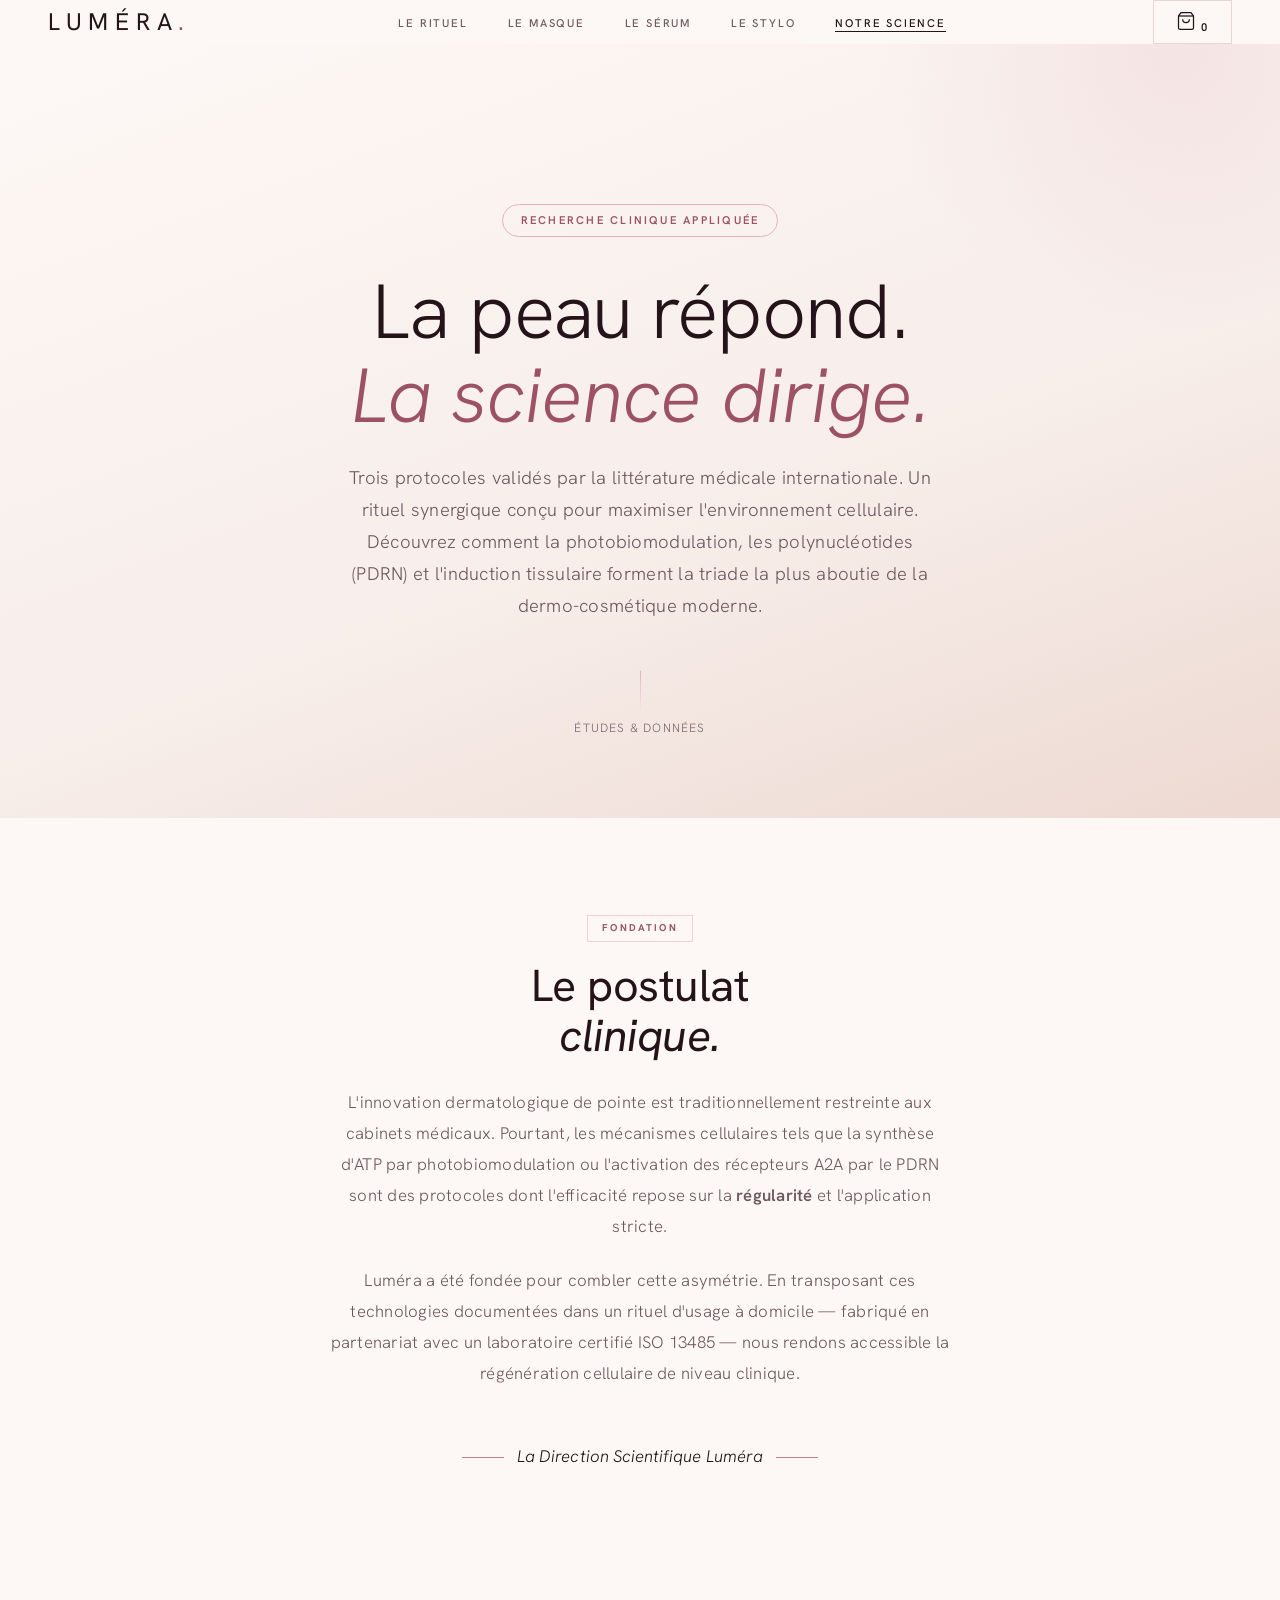
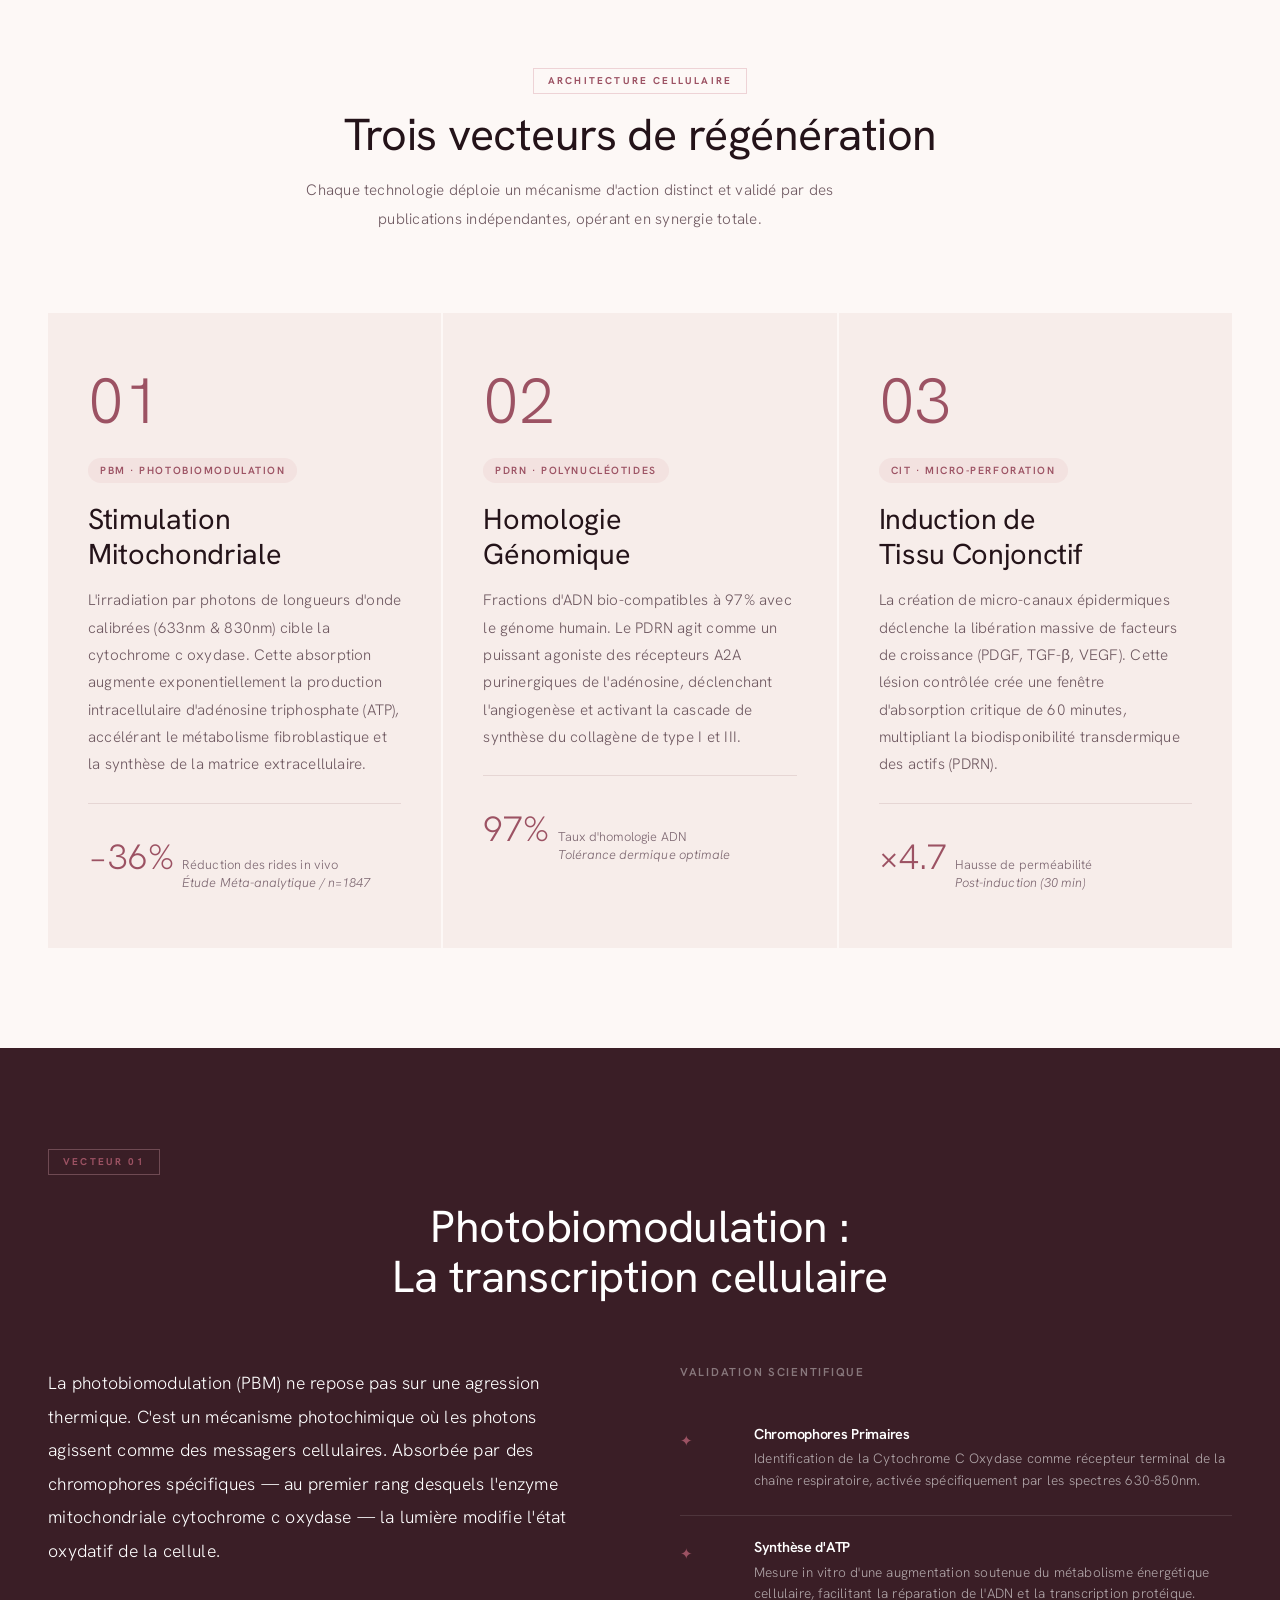
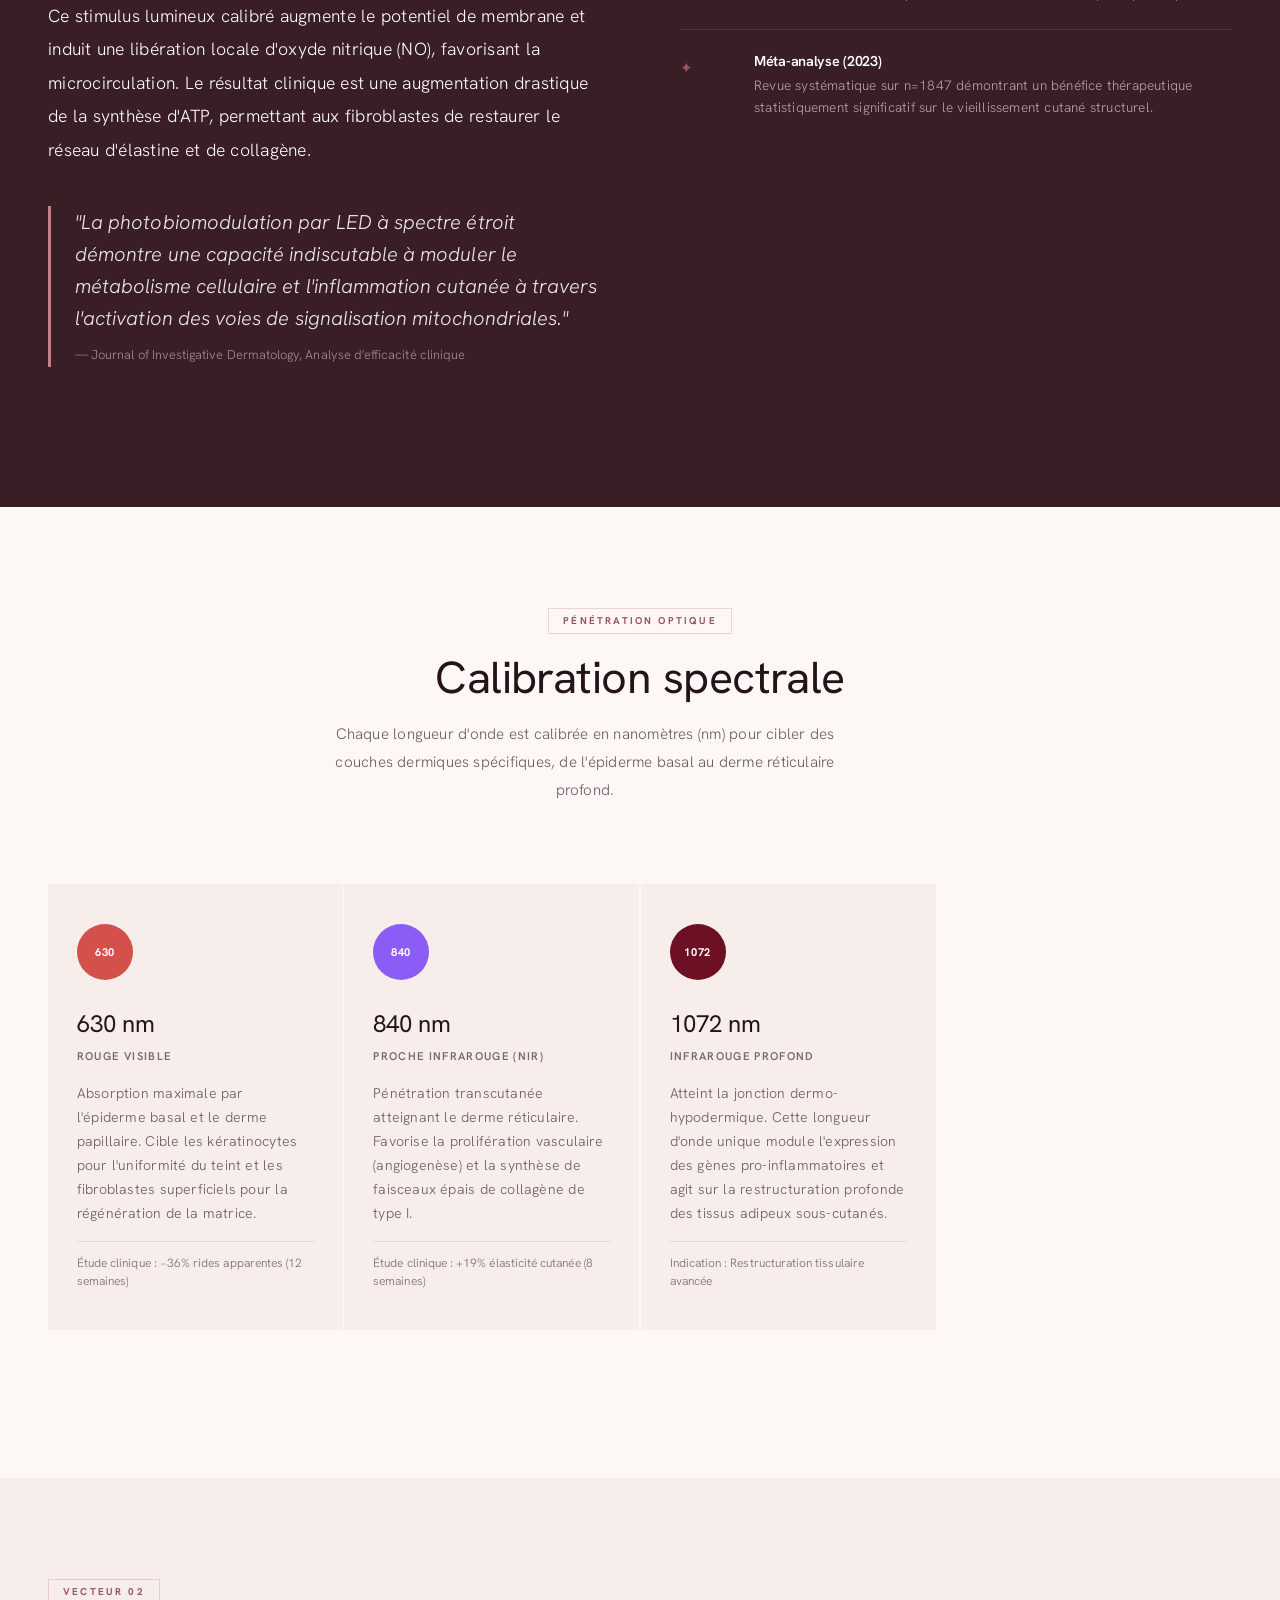
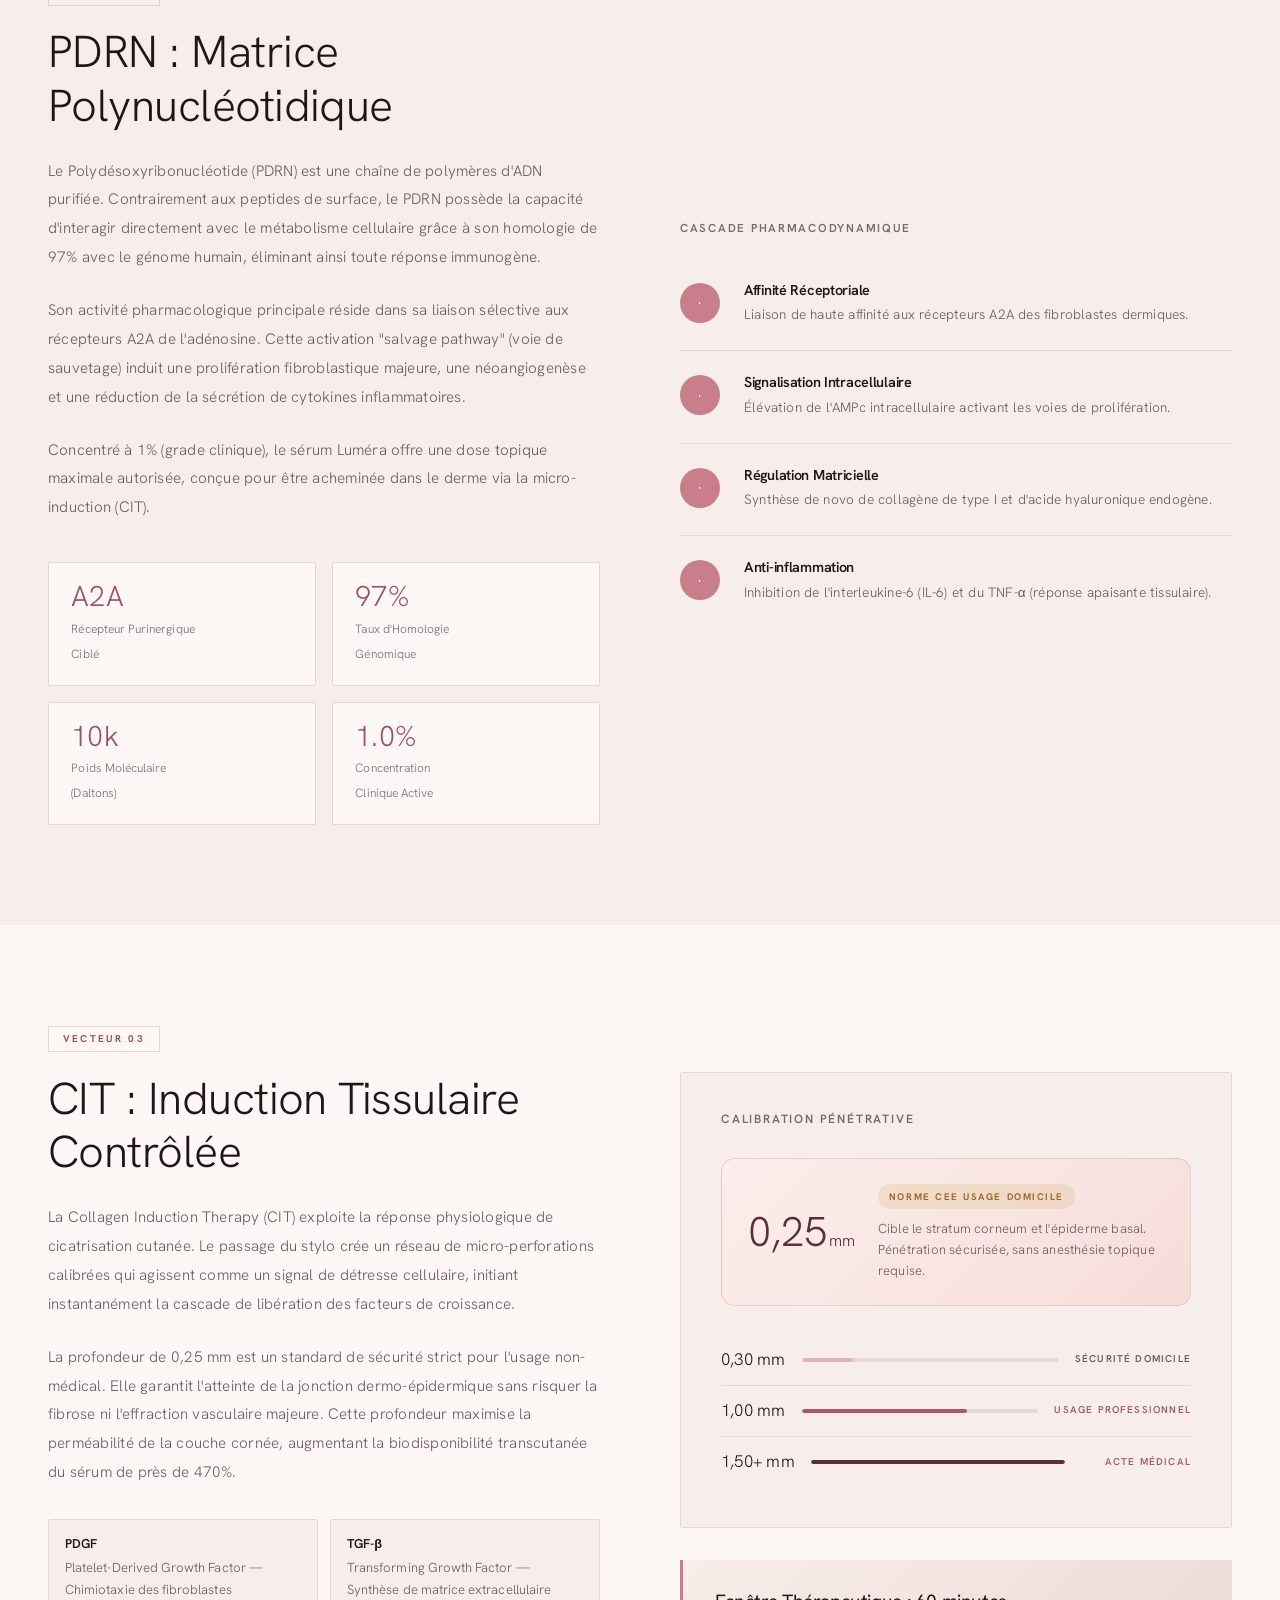
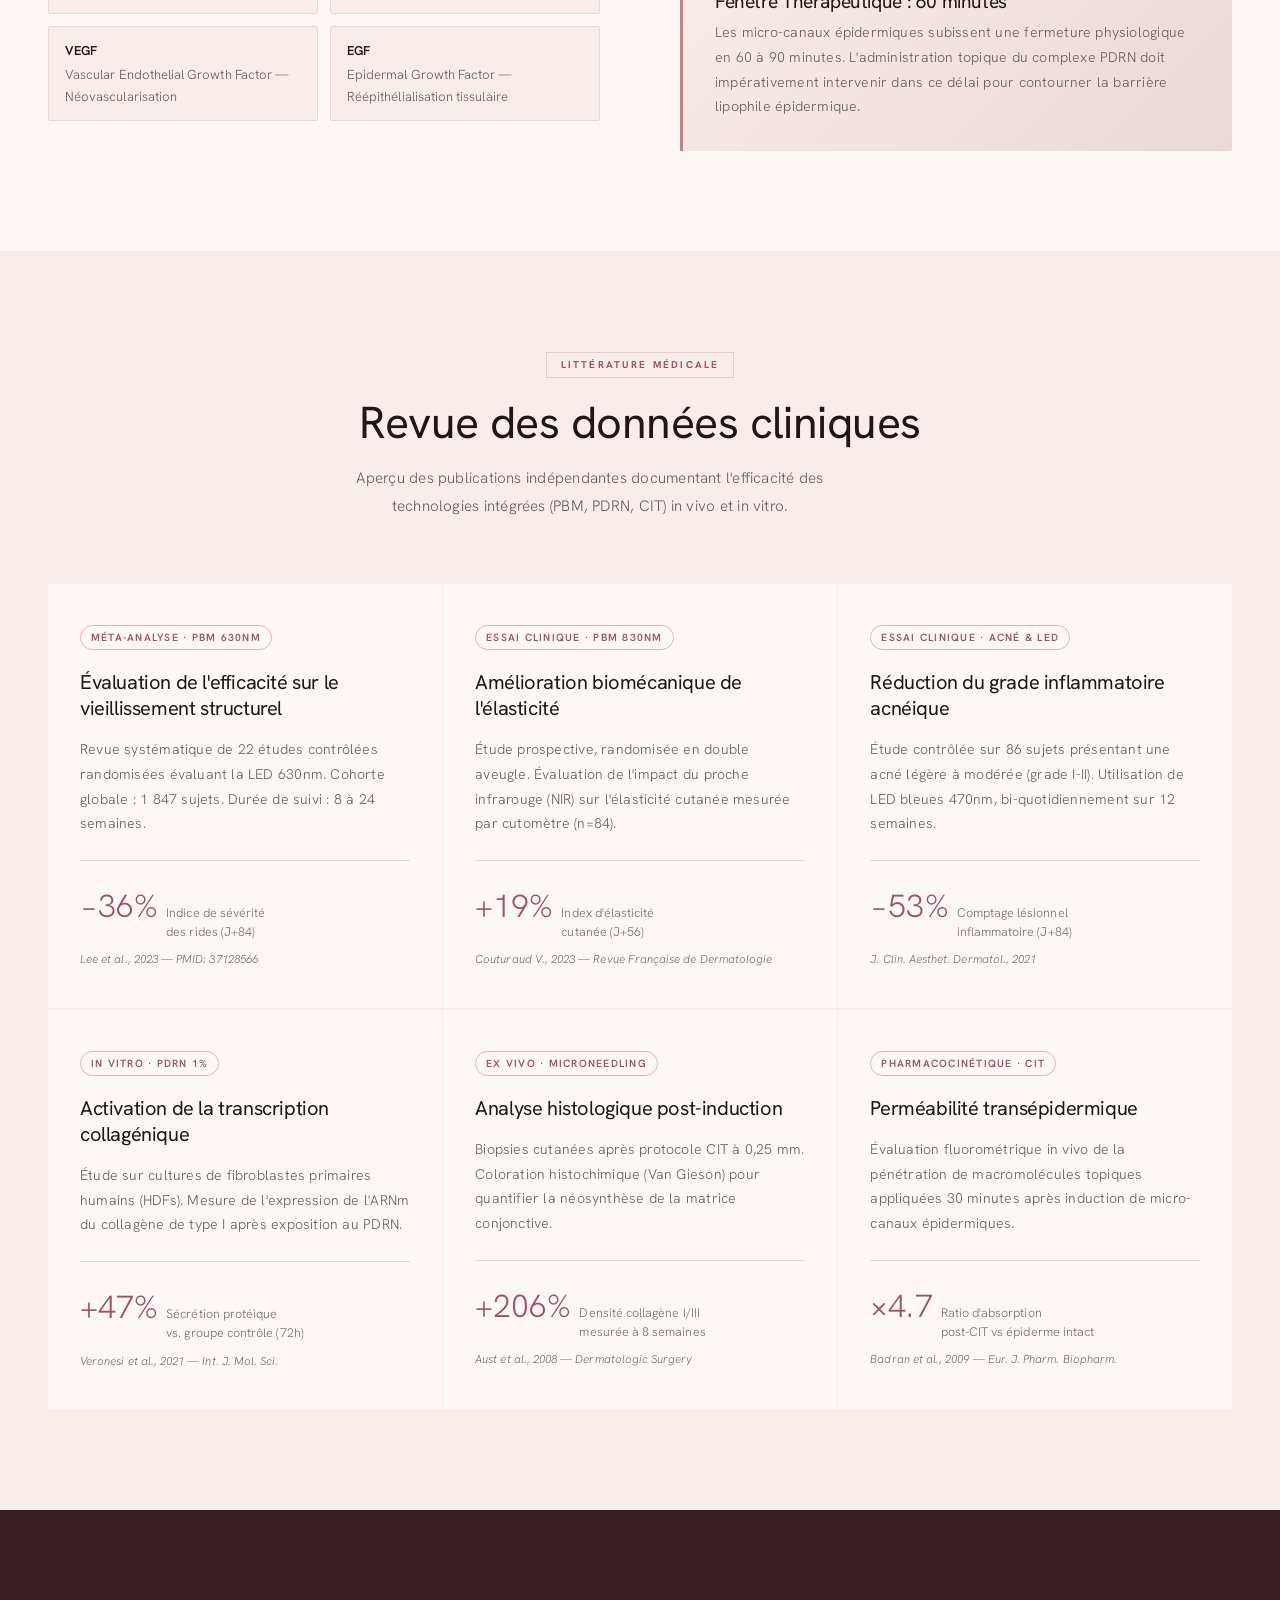
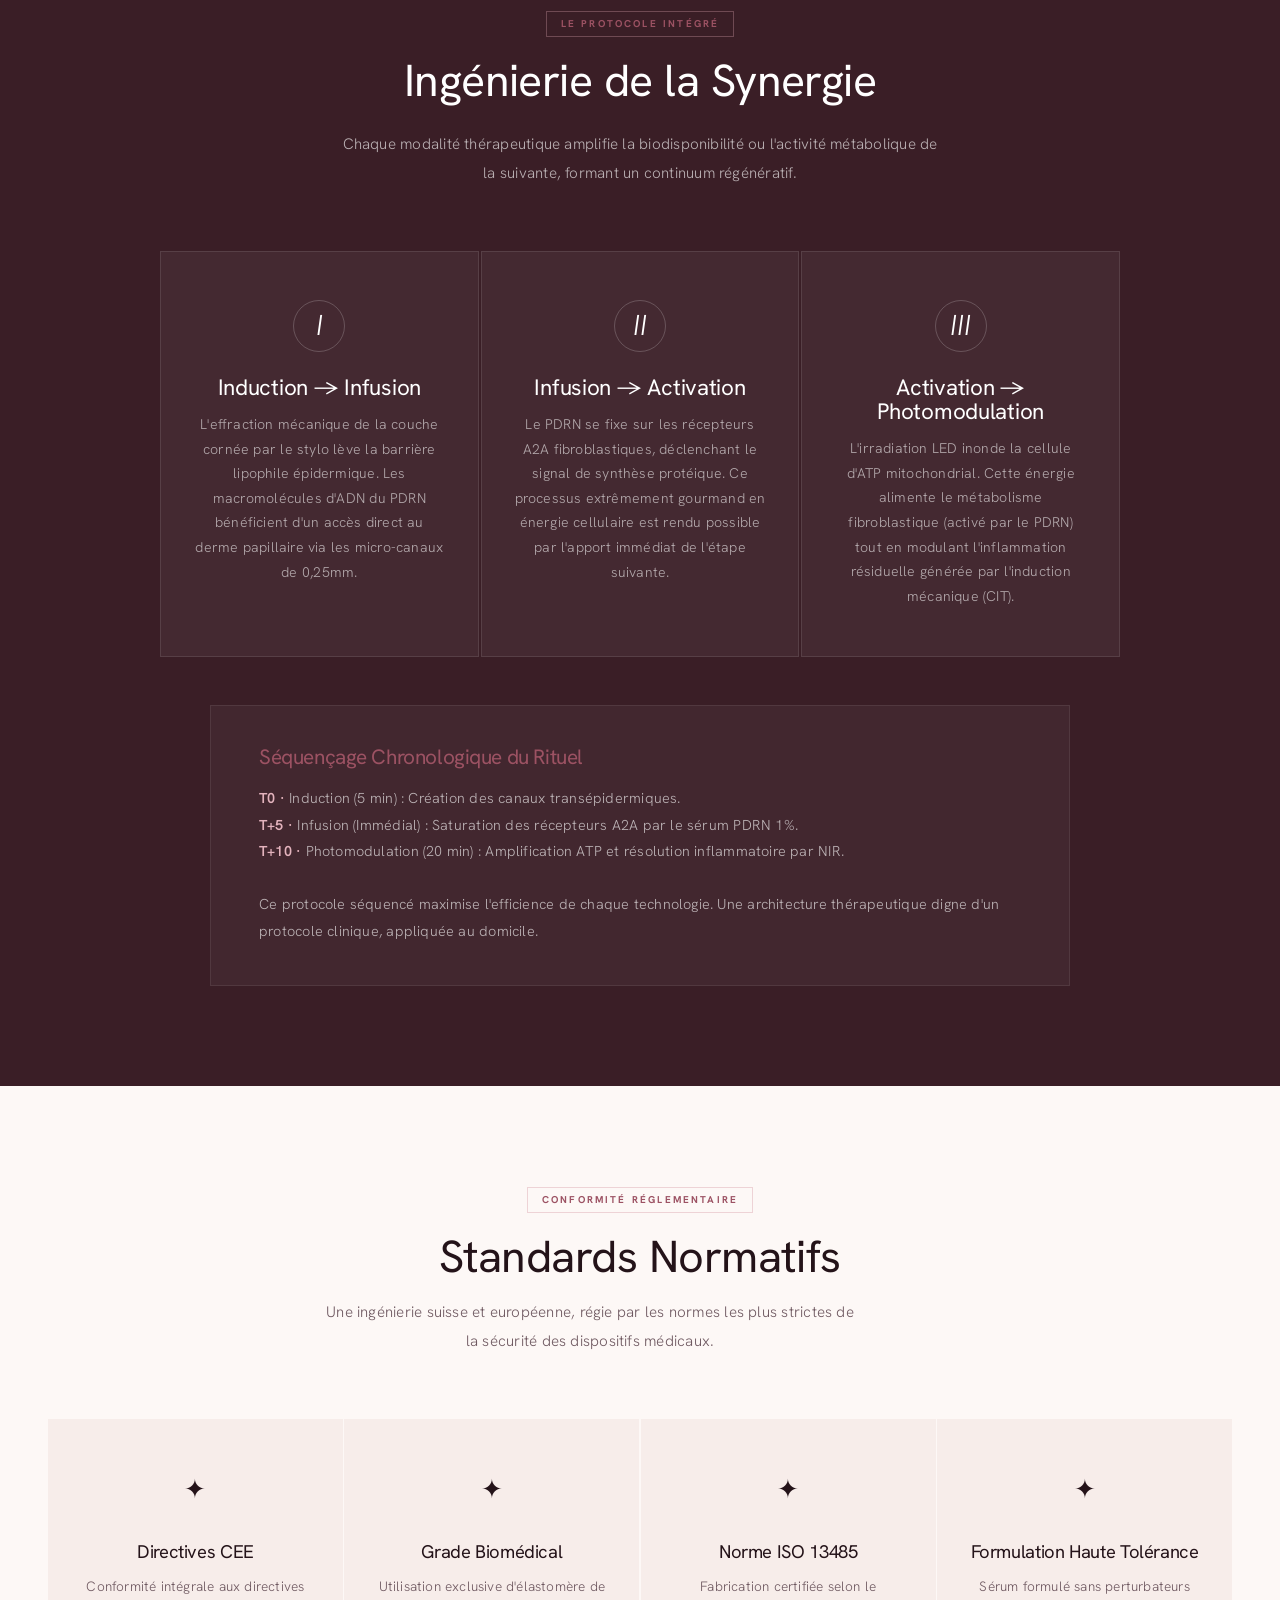
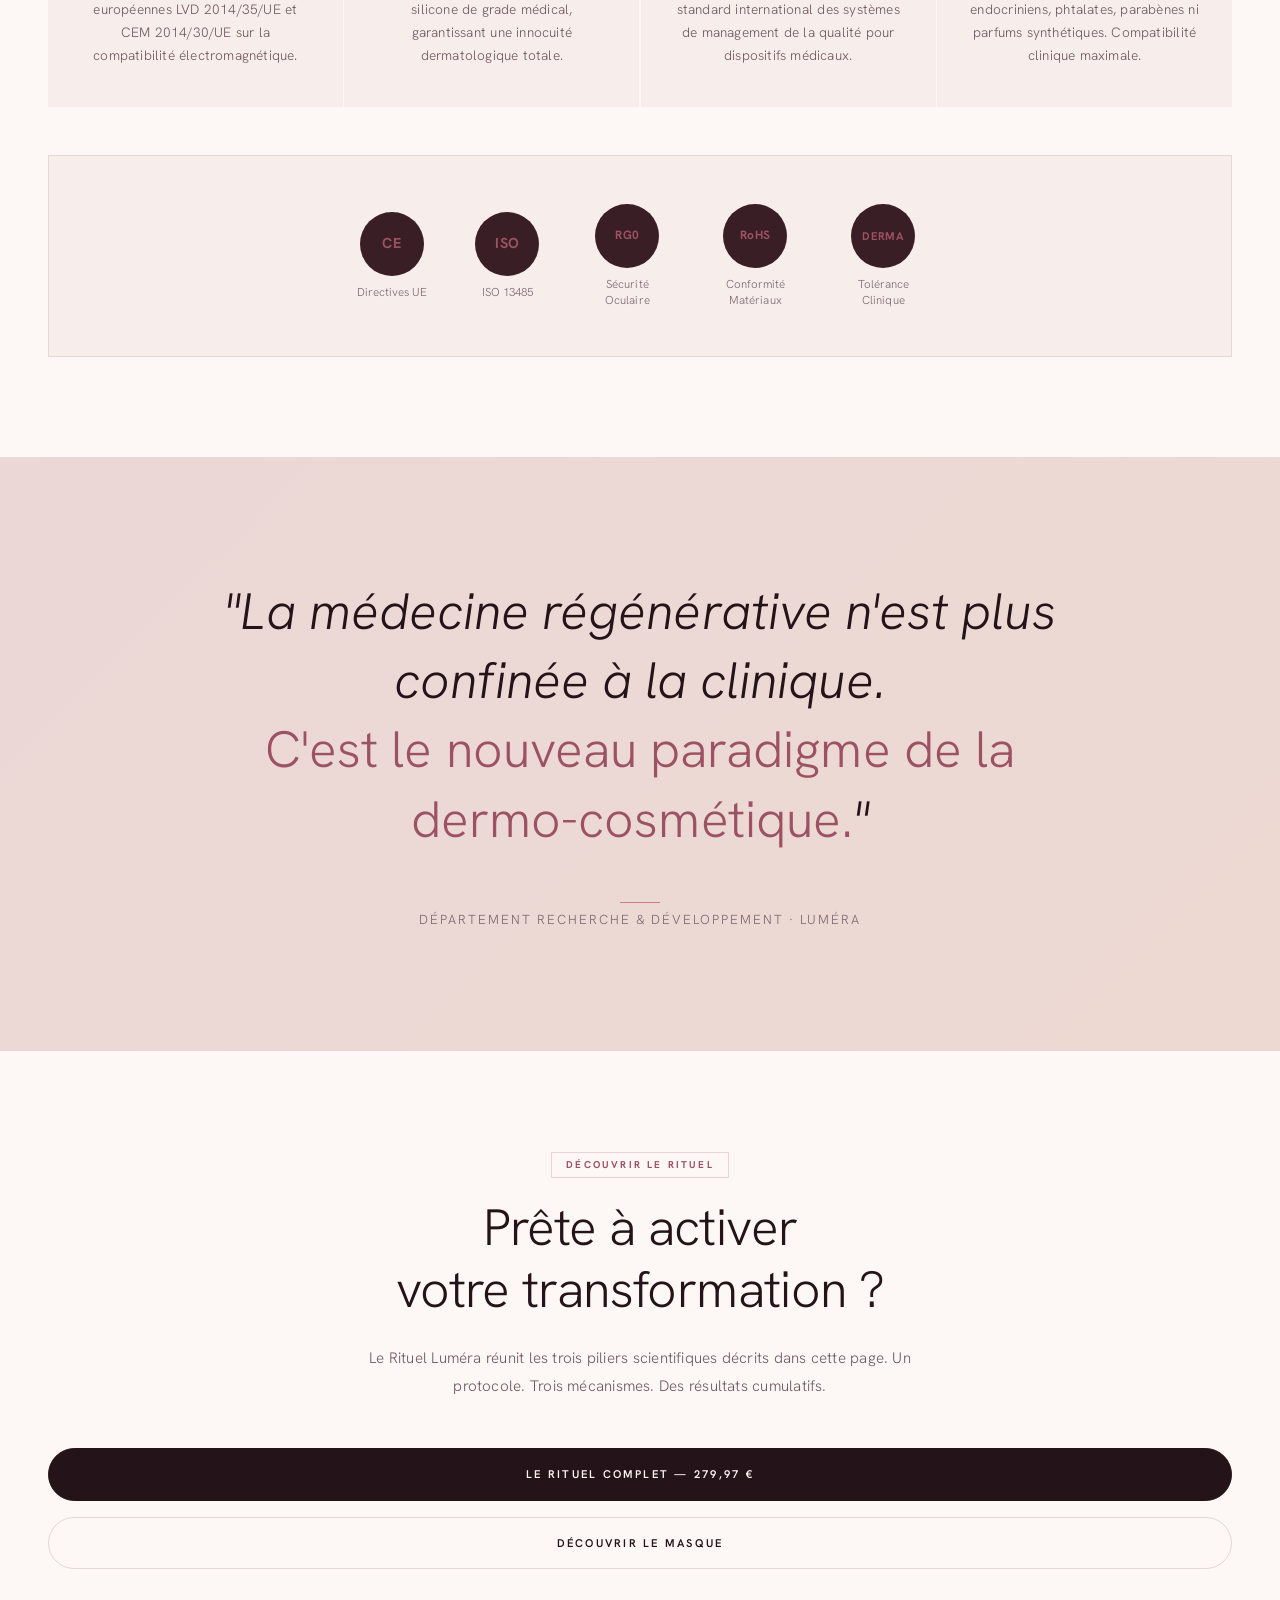
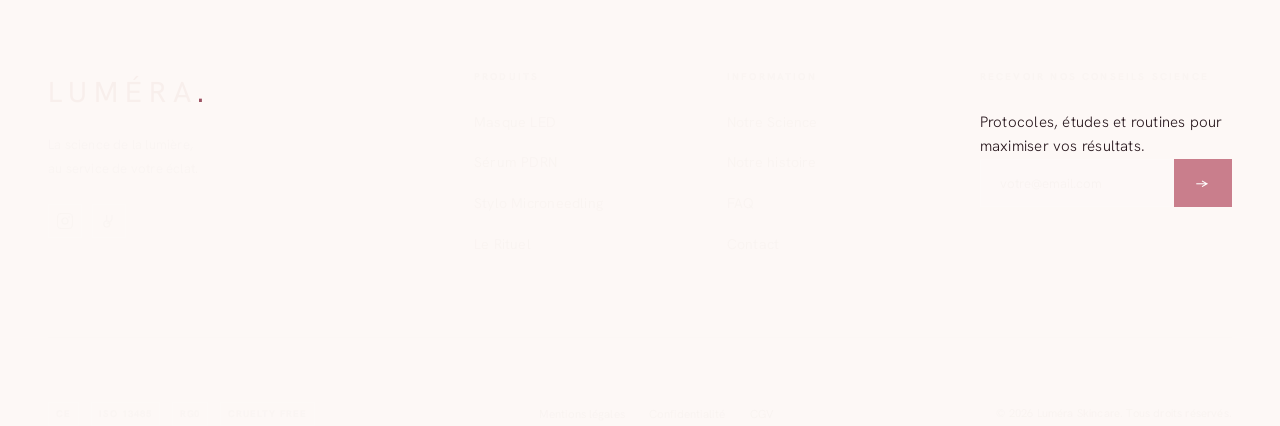
==== about.html @ 9090e57c "Tracking: analytics.js (GA4+Meta Pixel+TikTok Pixel) pret a brancher (3 ID a coller), events add_to_" ====
<!DOCTYPE html>
<html lang="fr">
<head>
    <meta charset="UTF-8">
    <meta name="viewport" content="width=device-width, initial-scale=1.0">
    <title>Notre Science | LUMÉRA SKINCARE</title>
    <link rel="canonical" href="https://lumera-skincare.com/about.html">
    <meta name="description" content="Découvrez la science derrière Luméra — photobiomodulation, PDRN et microneedling : trois technologies cliniquement validées, réunies dans un rituel unique.">
    <link rel="preconnect" href="https://fonts.googleapis.com">
    <link rel="preconnect" href="https://fonts.gstatic.com" crossorigin>
    <link href="https://fonts.googleapis.com/css2?family=Hanken+Grotesk:wght@300;400;500;600;700&display=swap" rel="stylesheet" media="print" onload="this.media='all'">
<noscript><link href="https://fonts.googleapis.com/css2?family=Hanken+Grotesk:wght@300;400;500;600;700&display=swap" rel="stylesheet"></noscript>
    <link rel="stylesheet" href="styles.css?v=21">
    <style>
        /* ─── SCIENCE PAGE OVERRIDES ─── */
        .science-hero {
            padding: 160px 0 80px;
            text-align: center;
            background: linear-gradient(160deg, #FDF8F6 0%, #F7EDE9 60%, #EDD9D2 100%);
            position: relative;
            overflow: hidden;
        }
        .science-hero::before {
            content: '';
            position: absolute;
            top: -40%;
            right: -15%;
            width: 600px;
            height: 600px;
            background: radial-gradient(circle, rgba(201,126,140,0.12) 0%, transparent 70%);
            pointer-events: none;
        }
        .science-hero-eyebrow {
            display: inline-block;
            font-family: var(--font-sans);
            font-size: 0.7rem;
            font-weight: 600;
            letter-spacing: 0.2em;
            text-transform: uppercase;
            color: var(--c-accent-dark);
            border: 1px solid var(--c-accent-light);
            padding: 6px 18px;
            border-radius: 100px;
            margin-bottom: 2rem;
        }
        .science-hero h1 {
            font-family: var(--font-serif);
            font-size: clamp(3rem, 6vw, 5.5rem);
            font-weight: 300;
            line-height: 1.1;
            color: var(--c-text);
            max-width: 800px;
            margin: 0 auto 1.5rem;
        }
        .science-hero h1 em {
            font-style: italic;
            color: var(--c-accent-dark);
        }
        .science-hero-lead {
            font-size: 1.15rem;
            color: var(--c-text-muted);
            max-width: 600px;
            margin: 0 auto 3rem;
            line-height: 1.75;
        }
        .hero-scroll-indicator {
            display: flex;
            flex-direction: column;
            align-items: center;
            gap: 8px;
            color: var(--c-text-lighter);
            font-size: 0.75rem;
            letter-spacing: 0.1em;
            text-transform: uppercase;
        }
        .hero-scroll-indicator span {
            display: block;
            width: 1px;
            height: 40px;
            background: linear-gradient(to bottom, var(--c-accent-light), transparent);
        }

        /* ─── PILIERS SCIENCE ─── */
        .science-pillars {
            padding: 100px 0;
            background: var(--c-bg);
        }
        .pillars-intro {
            text-align: center;
            max-width: 680px;
            margin: 0 auto 5rem;
        }
        .pillars-intro .section-eyebrow { margin-bottom: 1rem; }
        .pillars-grid {
            display: grid;
            grid-template-columns: repeat(3, 1fr);
            gap: 2px;
        }
        .pillar-card {
            background: var(--c-surface);
            padding: 3.5rem 2.5rem;
            position: relative;
            transition: background 0.35s;
        }
        .pillar-card:hover {
            background: var(--c-surface-mid);
        }
        .pillar-number {
            font-family: var(--font-serif);
            font-size: 4rem;
            font-weight: 300;
            color: var(--c-accent-dark);
            line-height: 1;
            margin-bottom: 1.5rem;
            display: block;
        }
        .pillar-tag {
            display: inline-block;
            font-size: 0.65rem;
            font-weight: 600;
            letter-spacing: 0.15em;
            text-transform: uppercase;
            color: var(--c-accent-dark);
            background: rgba(201,126,140,0.1);
            padding: 4px 12px;
            border-radius: 100px;
            margin-bottom: 1.2rem;
        }
        .pillar-card h3 {
            font-family: var(--font-serif);
            font-size: 1.8rem;
            font-weight: 400;
            color: var(--c-text);
            margin-bottom: 1rem;
            line-height: 1.2;
        }
        .pillar-card p {
            font-size: 0.95rem;
            color: var(--c-text-muted);
            line-height: 1.8;
            margin-bottom: 1.5rem;
        }
        .pillar-stat {
            display: flex;
            align-items: baseline;
            gap: 0.5rem;
            padding-top: 1.5rem;
            border-top: 1px solid var(--c-border);
        }
        .pillar-stat-value {
            font-family: var(--font-serif);
            font-size: 2.2rem;
            font-weight: 300;
            color: var(--c-accent-dark);
        }
        .pillar-stat-label {
            font-size: 0.8rem;
            color: var(--c-text-lighter);
            line-height: 1.4;
        }

        /* ─── PHOTOBIOMODULATION ─── */
        .pbm-section {
            padding: 100px 0;
            background: var(--c-surface-deep);
            color: #fff;
        }
        .pbm-section .section-eyebrow {
            color: var(--c-accent-dark);
            border-color: rgba(232,174,184,0.3);
        }
        .pbm-section h2, .pbm-section p { color: #fff; }
        .pbm-section .section-subtitle { color: rgba(255,255,255,0.7); }
        .pbm-layout {
            display: grid;
            grid-template-columns: 1fr 1fr;
            gap: 5rem;
            align-items: start;
            margin-top: 4rem;
        }
        .pbm-intro-text {
            font-size: 1.1rem;
            line-height: 1.9;
            color: rgba(255,255,255,0.8);
            margin-bottom: 2rem;
        }
        .pbm-quote-block {
            border-left: 3px solid var(--c-accent);
            padding-left: 1.5rem;
            margin: 2.5rem 0;
        }
        .pbm-quote-block blockquote {
            font-family: var(--font-serif);
            font-size: 1.25rem;
            font-style: italic;
            font-weight: 300;
            color: rgba(255,255,255,0.9);
            line-height: 1.6;
            margin: 0 0 0.5rem;
        }
        .pbm-quote-block cite {
            font-size: 0.8rem;
            color: rgba(255,255,255,0.5);
            font-style: normal;
        }
        .pbm-timeline {
            display: flex;
            flex-direction: column;
            gap: 0;
        }
        .pbm-era {
            display: flex;
            gap: 1.5rem;
            padding: 1.5rem 0;
            border-bottom: 1px solid rgba(255,255,255,0.1);
        }
        .pbm-era:last-child { border-bottom: none; }
        .pbm-year {
            font-family: var(--font-serif);
            font-size: 0.95rem;
            font-weight: 500;
            color: var(--c-accent-dark);
            min-width: 50px;
            padding-top: 2px;
        }
        .pbm-era-content h4 {
            font-family: var(--font-sans);
            font-size: 0.9rem;
            font-weight: 600;
            color: #fff;
            margin-bottom: 0.35rem;
        }
        .pbm-era-content p {
            font-size: 0.85rem;
            color: rgba(255,255,255,0.6);
            line-height: 1.6;
            margin: 0;
        }

        /* ─── LONGUEURS D'ONDE ─── */
        .wavelength-section {
            padding: 100px 0;
            background: var(--c-bg);
        }
        .wavelength-intro {
            text-align: center;
            max-width: 650px;
            margin: 0 auto 5rem;
        }
        .wl-grid {
            display: grid;
            grid-template-columns: repeat(4, 1fr);
            gap: 1.5px;
            margin-bottom: 3rem;
        }
        .wl-card {
            background: var(--c-surface);
            padding: 2.5rem 1.8rem;
            transition: transform 0.3s, box-shadow 0.3s;
        }
        .wl-card:hover {
            transform: translateY(-4px);
            box-shadow: 0 12px 40px rgba(92,45,58,0.12);
        }
        .wl-dot-lg {
            width: 56px;
            height: 56px;
            border-radius: 50%;
            margin-bottom: 1.5rem;
            display: flex;
            align-items: center;
            justify-content: center;
            font-size: 0.7rem;
            font-weight: 700;
            color: #fff;
            letter-spacing: 0.05em;
        }
        .wl-nm {
            font-family: var(--font-serif);
            font-size: 1.5rem;
            font-weight: 400;
            color: var(--c-text);
            margin-bottom: 0.25rem;
        }
        .wl-name {
            font-size: 0.7rem;
            font-weight: 600;
            text-transform: uppercase;
            letter-spacing: 0.12em;
            color: var(--c-text-lighter);
            margin-bottom: 1rem;
        }
        .wl-card p {
            font-size: 0.88rem;
            color: var(--c-text-muted);
            line-height: 1.7;
            margin-bottom: 1rem;
        }
        .wl-evidence {
            font-size: 0.75rem;
            color: var(--c-text-lighter);
            border-top: 1px solid var(--c-border);
            padding-top: 0.75rem;
            line-height: 1.5;
        }

        /* ─── PDRN DETAIL ─── */
        .pdrn-section {
            padding: 100px 0;
            background: var(--c-surface);
        }
        .pdrn-layout {
            display: grid;
            grid-template-columns: 1fr 1fr;
            gap: 5rem;
            align-items: center;
        }
        .pdrn-mechanism {
            display: flex;
            flex-direction: column;
            gap: 0;
        }
        .mech-step {
            display: flex;
            gap: 1.5rem;
            padding: 1.5rem 0;
            border-bottom: 1px solid var(--c-border);
            position: relative;
        }
        .mech-step:last-child { border-bottom: none; }
        .mech-step-num {
            width: 40px;
            height: 40px;
            min-width: 40px;
            border-radius: 50%;
            background: var(--c-accent);
            color: #fff;
            display: flex;
            align-items: center;
            justify-content: center;
            font-family: var(--font-serif);
            font-size: 1.1rem;
        }
        .mech-step-body h4 {
            font-family: var(--font-sans);
            font-size: 0.9rem;
            font-weight: 600;
            color: var(--c-text);
            margin-bottom: 0.3rem;
        }
        .mech-step-body p {
            font-size: 0.85rem;
            color: var(--c-text-muted);
            line-height: 1.7;
            margin: 0;
        }
        .pdrn-info-col h2 {
            font-family: var(--font-serif);
            font-size: clamp(2rem, 3.5vw, 3rem);
            font-weight: 300;
            line-height: 1.2;
            margin-bottom: 1.5rem;
        }
        .pdrn-info-col p {
            font-size: 0.95rem;
            color: var(--c-text-muted);
            line-height: 1.9;
            margin-bottom: 1.5rem;
        }
        .pdrn-data-row {
            display: grid;
            grid-template-columns: 1fr 1fr;
            gap: 1rem;
            margin-top: 2.5rem;
        }
        .pdrn-data-box {
            background: var(--c-bg);
            border: 1px solid var(--c-border);
            padding: 1.2rem 1.4rem;
            border-radius: 2px;
        }
        .pdrn-data-box .value {
            font-family: var(--font-serif);
            font-size: 1.8rem;
            font-weight: 300;
            color: var(--c-accent-dark);
            display: block;
            line-height: 1;
            margin-bottom: 0.3rem;
        }
        .pdrn-data-box .label {
            font-size: 0.75rem;
            color: var(--c-text-lighter);
            line-height: 1.4;
        }

        /* ─── CIT SECTION ─── */
        .cit-section {
            padding: 100px 0;
            background: var(--c-bg);
        }
        .cit-split {
            display: grid;
            grid-template-columns: 1fr 1fr;
            gap: 5rem;
            align-items: start;
        }
        .cit-visual {
            position: relative;
        }
        .cit-depth-chart {
            background: var(--c-surface);
            border: 1px solid var(--c-border);
            padding: 2.5rem;
            border-radius: 2px;
        }
        .cit-depth-chart h4 {
            font-family: var(--font-sans);
            font-size: 0.75rem;
            font-weight: 600;
            letter-spacing: 0.15em;
            text-transform: uppercase;
            color: var(--c-text-lighter);
            margin-bottom: 2rem;
        }
        /* Échelle profondeur — premium (remplace les barres tricolores) */
        .depth-hero {
            display: flex;
            align-items: center;
            gap: 1.4rem;
            padding: 1.5rem 1.6rem;
            margin-bottom: 1.8rem;
            background: linear-gradient(135deg, #FBEEEC, #F6DDD9);
            border: 1px solid rgba(201, 126, 140, 0.28);
            border-radius: 14px;
        }
        .depth-hero-mm {
            font-family: var(--font-serif);
            font-size: 2.6rem;
            font-weight: 300;
            line-height: 0.9;
            color: #5C2D3A;
            flex-shrink: 0;
        }
        .depth-hero-mm span { font-size: 1rem; margin-left: 0.15rem; }
        .depth-hero-badge {
            display: inline-block;
            font-size: 0.6rem;
            text-transform: uppercase;
            letter-spacing: 0.16em;
            font-weight: 700;
            color: #9A6A2E;
            background: rgba(201, 168, 76, 0.18);
            padding: 0.28rem 0.7rem;
            border-radius: 100px;
            margin-bottom: 0.55rem;
        }
        .depth-hero-body p { font-size: 0.82rem; color: var(--c-text-muted); line-height: 1.6; margin: 0; }

        .depth-scale { list-style: none; padding: 0; margin: 0; }
        .depth-step {
            display: flex;
            align-items: center;
            gap: 1rem;
            padding: 0.7rem 0;
            border-bottom: 1px solid var(--c-border);
        }
        .depth-step:last-child { border-bottom: none; }
        .depth-step-mm {
            font-family: var(--font-serif);
            font-size: 1.05rem;
            color: var(--c-text-main);
            min-width: 64px;
        }
        .depth-track { flex: 1; height: 4px; border-radius: 100px; background: var(--c-border); overflow: hidden; }
        .depth-fill { display: block; height: 100%; border-radius: 100px; width: calc(var(--d) * 100%); }
        .depth-step.is-safe .depth-fill { background: #E0B4B8; }
        .depth-step.is-limit .depth-fill { background: #C97E8C; }
        .depth-step.is-pro .depth-fill { background: #A85968; }
        .depth-step.is-medical .depth-fill { background: #5C2D3A; }
        .depth-step-tag {
            font-size: 0.62rem;
            text-transform: uppercase;
            letter-spacing: 0.12em;
            font-weight: 600;
            min-width: 110px;
            text-align: right;
            color: var(--c-text-muted);
        }
        .depth-step.is-pro .depth-step-tag,
        .depth-step.is-medical .depth-step-tag { color: #A85968; }
        .depth-foot {
            font-size: 0.78rem;
            color: var(--c-text-lighter);
            margin-top: 1.6rem;
            margin-bottom: 0;
            line-height: 1.6;
        }
        .cit-synergy-callout {
            background: linear-gradient(135deg, #F7EDE9, var(--c-surface-mid));
            border-left: 3px solid var(--c-accent);
            padding: 2rem;
            margin-top: 2rem;
            border-radius: 0 2px 2px 0;
        }
        .cit-synergy-callout h4 {
            font-family: var(--font-serif);
            font-size: 1.2rem;
            font-weight: 400;
            color: var(--c-text);
            margin-bottom: 0.5rem;
        }
        .cit-synergy-callout p {
            font-size: 0.88rem;
            color: var(--c-text-muted);
            line-height: 1.75;
            margin: 0;
        }
        .cit-info h2 {
            font-family: var(--font-serif);
            font-size: clamp(2rem, 3.5vw, 3rem);
            font-weight: 300;
            line-height: 1.2;
            margin-bottom: 1.5rem;
        }
        .cit-info p {
            font-size: 0.95rem;
            color: var(--c-text-muted);
            line-height: 1.9;
            margin-bottom: 1.5rem;
        }
        .cit-signals {
            display: grid;
            grid-template-columns: 1fr 1fr;
            gap: 0.75rem;
            margin-top: 2rem;
        }
        .signal-chip {
            background: var(--c-surface);
            border: 1px solid var(--c-border);
            padding: 0.8rem 1rem;
            border-radius: 2px;
            font-size: 0.82rem;
            color: var(--c-text-muted);
        }
        .signal-chip strong {
            display: block;
            font-size: 0.8rem;
            font-weight: 600;
            color: var(--c-text);
            margin-bottom: 0.2rem;
        }

        /* ─── ÉTUDES CLINIQUES ─── */
        .studies-section {
            padding: 100px 0;
            background: var(--c-surface);
        }
        .studies-grid {
            display: grid;
            grid-template-columns: repeat(3, 1fr);
            gap: 1.5px;
            margin-top: 4rem;
        }
        .study-card {
            background: var(--c-bg);
            padding: 2.5rem 2rem;
            position: relative;
        }
        .study-tag {
            display: inline-block;
            font-size: 0.65rem;
            font-weight: 600;
            letter-spacing: 0.12em;
            text-transform: uppercase;
            color: var(--c-accent-dark);
            border: 1px solid var(--c-accent-light);
            padding: 3px 10px;
            border-radius: 100px;
            margin-bottom: 1.2rem;
        }
        .study-card h4 {
            font-family: var(--font-serif);
            font-size: 1.25rem;
            font-weight: 400;
            color: var(--c-text);
            line-height: 1.3;
            margin-bottom: 1rem;
        }
        .study-card p {
            font-size: 0.88rem;
            color: var(--c-text-muted);
            line-height: 1.75;
            margin-bottom: 1.5rem;
        }
        .study-result {
            display: flex;
            align-items: baseline;
            gap: 0.5rem;
            padding-top: 1.2rem;
            border-top: 1px solid var(--c-border);
        }
        .study-result-value {
            font-family: var(--font-serif);
            font-size: 2rem;
            font-weight: 300;
            color: var(--c-accent-dark);
        }
        .study-result-detail {
            font-size: 0.78rem;
            color: var(--c-text-lighter);
            line-height: 1.5;
        }
        .study-source {
            font-size: 0.72rem;
            color: var(--c-text-lighter);
            font-style: italic;
            margin-top: 0.5rem;
        }

        /* ─── SYNERGIE ─── */
        .synergy-section {
            padding: 100px 0;
            background: var(--c-surface-deep);
            color: #fff;
            text-align: center;
        }
        .synergy-section .section-eyebrow { color: var(--c-accent-dark); border-color: rgba(232,174,184,0.3); }
        .synergy-section h2 { color: #fff; max-width: 700px; margin: 0 auto 1.5rem; }
        .synergy-section .section-subtitle { color: rgba(255,255,255,0.65); max-width: 600px; margin: 0 auto 4rem; }
        .synergy-triangle {
            display: grid;
            grid-template-columns: repeat(3, 1fr);
            gap: 2px;
            max-width: 960px;
            margin: 0 auto 3rem;
        }
        .syn-node {
            background: rgba(255,255,255,0.05);
            border: 1px solid rgba(255,255,255,0.1);
            padding: 3rem 2rem;
            transition: background 0.3s;
        }
        .syn-node:hover { background: rgba(255,255,255,0.08); }
        .syn-icon {
            width: 52px;
            height: 52px;
            border-radius: 50%;
            background: rgba(201,126,140,0.25);
            display: flex;
            align-items: center;
            justify-content: center;
            font-size: 1.4rem;
            margin: 0 auto 1.5rem;
        }
        .syn-node h3 {
            font-family: var(--font-serif);
            font-size: 1.4rem;
            font-weight: 400;
            color: #fff;
            margin-bottom: 0.75rem;
        }
        .syn-node p {
            font-size: 0.88rem;
            color: rgba(255,255,255,0.6);
            line-height: 1.75;
            margin: 0;
        }
        .synergy-connection {
            background: rgba(255,255,255,0.04);
            border: 1px solid rgba(255,255,255,0.08);
            padding: 2.5rem 3rem;
            max-width: 860px;
            margin: 0 auto;
            text-align: left;
        }
        .synergy-connection h4 {
            font-family: var(--font-serif);
            font-size: 1.3rem;
            font-weight: 400;
            color: var(--c-accent-dark);
            margin-bottom: 1rem;
        }
        .synergy-connection p {
            font-size: 0.9rem;
            color: rgba(255,255,255,0.65);
            line-height: 1.85;
            margin: 0;
        }

        /* ─── QUALITÉ & CERTIFICATIONS ─── */
        .quality-section {
            padding: 100px 0;
            background: var(--c-bg);
        }
        .quality-grid {
            display: grid;
            grid-template-columns: repeat(4, 1fr);
            gap: 1.5px;
            margin-top: 4rem;
        }
        .quality-card {
            background: var(--c-surface);
            padding: 2.5rem 2rem;
            text-align: center;
        }
        .quality-icon {
            width: 60px;
            height: 60px;
            border-radius: 50%;
            background: linear-gradient(135deg, var(--c-surface-mid), var(--c-bg));
            border: 2px solid var(--c-accent-light);
            display: flex;
            align-items: center;
            justify-content: center;
            font-size: 1.5rem;
            margin: 0 auto 1.5rem;
        }
        .quality-card h4 {
            font-family: var(--font-serif);
            font-size: 1.15rem;
            font-weight: 400;
            color: var(--c-text);
            margin-bottom: 0.75rem;
        }
        .quality-card p {
            font-size: 0.85rem;
            color: var(--c-text-muted);
            line-height: 1.7;
            margin: 0;
        }
        .cert-strip {
            display: flex;
            justify-content: center;
            align-items: center;
            gap: 3rem;
            padding: 3rem 2rem;
            margin-top: 3rem;
            background: var(--c-surface);
            border: 1px solid var(--c-border);
            flex-wrap: wrap;
        }
        .cert-item {
            display: flex;
            flex-direction: column;
            align-items: center;
            gap: 0.5rem;
        }
        .cert-badge-lg {
            width: 64px;
            height: 64px;
            border-radius: 50%;
            background: var(--c-surface-deep);
            color: var(--c-accent-dark);
            display: flex;
            align-items: center;
            justify-content: center;
            font-weight: 700;
            font-size: 0.9rem;
            letter-spacing: 0.05em;
        }
        .cert-item span {
            font-size: 0.72rem;
            color: var(--c-text-lighter);
            text-align: center;
            max-width: 80px;
            line-height: 1.4;
        }

        /* ─── MANIFESTE ─── */
        .manifesto-section {
            padding: 120px 0;
            background: linear-gradient(135deg, var(--c-surface-mid) 0%, #EDD9D2 100%);
            text-align: center;
        }
        .manifesto-section blockquote {
            font-family: var(--font-serif);
            font-size: clamp(2rem, 4vw, 3.5rem);
            font-weight: 300;
            font-style: italic;
            line-height: 1.35;
            color: var(--c-text);
            max-width: 900px;
            margin: 0 auto 3rem;
        }
        .manifesto-section blockquote em {
            color: var(--c-accent-dark);
            font-style: normal;
        }
        .manifesto-meta {
            display: flex;
            flex-direction: column;
            align-items: center;
            gap: 0.4rem;
        }
        .manifesto-divider {
            width: 40px;
            height: 1px;
            background: var(--c-accent);
        }
        .manifesto-meta span {
            font-size: 0.82rem;
            letter-spacing: 0.15em;
            text-transform: uppercase;
            color: var(--c-text-lighter);
        }

        /* ─── CTA ─── */
        .science-cta {
            padding: 100px 0;
            background: var(--c-bg);
            text-align: center;
        }
        .science-cta h2 {
            font-family: var(--font-serif);
            font-size: clamp(2.2rem, 4vw, 3.5rem);
            font-weight: 300;
            line-height: 1.2;
            margin-bottom: 1.5rem;
        }
        .science-cta .section-subtitle {
            max-width: 560px;
            margin: 0 auto 3rem;
        }
        .cta-buttons { display: flex; gap: 1rem; justify-content: center; flex-wrap: wrap; }

        /* ─── RESPONSIVE ─── */
        @media (max-width: 1024px) {
            .pillars-grid,
            .wl-grid,
            .quality-grid { grid-template-columns: repeat(2, 1fr); }
            .studies-grid,
            .synergy-triangle { grid-template-columns: repeat(2, 1fr); }
        }
        @media (max-width: 768px) {
            .pbm-layout,
            .pdrn-layout,
            .cit-split { grid-template-columns: 1fr; gap: 3rem; }
            .pillars-grid,
            .wl-grid,
            .studies-grid,
            .synergy-triangle,
            .quality-grid { grid-template-columns: 1fr; }
            .science-hero h1 { font-size: 2.8rem; }
            .manifesto-section blockquote { font-size: 1.8rem; }
            .cit-signals { grid-template-columns: 1fr; }
            .pdrn-data-row { grid-template-columns: 1fr 1fr; }
        }
    </style>
</head>
<body>

    <!-- ═══ HEADER ═══ -->
    <header id="site-header">
        <div class="container nav-container">
            <a href="index.html" class="nav-logo">LUMÉRA<b>.</b></a>
            <ul class="nav-links">
                <li><a href="bundle.html">Le Rituel</a></li>
                <li><a href="product-mask.html">Le Masque</a></li>
                <li><a href="product-serum.html">Le Sérum</a></li>
                <li><a href="product-pen.html">Le Stylo</a></li>
                <li><a href="about.html" class="active" aria-current="page">Notre Science</a></li>
            </ul>
            <div class="nav-actions">
                <button class="cart-btn" aria-label="Ouvrir le panier">
                    <svg width="20" height="20" viewBox="0 0 24 24" fill="none" stroke="currentColor" stroke-width="1.5"><path d="M6 2L3 6v14a2 2 0 002 2h14a2 2 0 002-2V6l-3-4z"/><line x1="3" y1="6" x2="21" y2="6"/><path d="M16 10a4 4 0 01-8 0"/></svg>
                    <span class="cart-count">0</span>
                </button>
                <button class="nav-burger" id="navBurger" aria-label="Menu"><span></span><span></span><span></span></button>
            </div>
        </div>
    </header>

    <!-- ═══ HERO ═══ -->
    <section class="science-hero">
        <div class="container">
            <div class="science-hero-eyebrow">Recherche Clinique Appliquée</div>
            <h1>La peau répond.<br><em>La science dirige.</em></h1>
            <p class="science-hero-lead">
                Trois protocoles validés par la littérature médicale internationale. Un rituel synergique conçu pour maximiser l'environnement cellulaire. Découvrez comment la photobiomodulation, les polynucléotides (PDRN) et l'induction tissulaire forment la triade la plus aboutie de la dermo-cosmétique moderne.
            </p>
            <div class="hero-scroll-indicator">
                <span></span>
                Études & Données
            </div>
        </div>
    </section>
    <!-- ═══ NOTRE HISTOIRE ═══ -->
    <section class="story-section reveal" id="histoire" style="padding:6rem 0;background:var(--c-bg,#FDF8F6);">
        <div class="container" style="max-width:760px;margin:0 auto;text-align:center;">
            <div class="section-eyebrow">Fondation</div>
            <h2 class="section-title" style="margin-bottom:1.6rem;">Le postulat<br><em>clinique.</em></h2>
            <p style="font-size:1.05rem;line-height:1.85;color:var(--c-text-muted,#6E5860);max-width:620px;margin:0 auto 1.4rem;">
                L'innovation dermatologique de pointe est traditionnellement restreinte aux cabinets médicaux. Pourtant, les mécanismes cellulaires tels que la synthèse d'ATP par photobiomodulation ou l'activation des récepteurs A2A par le PDRN sont des protocoles dont l'efficacité repose sur la <strong>régularité</strong> et l'application stricte.
            </p>
            <p style="font-size:1.05rem;line-height:1.85;color:var(--c-text-muted,#6E5860);max-width:620px;margin:0 auto 1.4rem;">
                Luméra a été fondée pour combler cette asymétrie. En transposant ces technologies documentées dans un rituel d'usage à domicile — fabriqué en partenariat avec un laboratoire certifié ISO 13485 — nous rendons accessible la régénération cellulaire de niveau clinique.
            </p>
            <div style="display:inline-flex;align-items:center;gap:0.8rem; margin-top:2rem;">
                <span style="display:block;width:42px;height:1px;background:var(--c-accent,#C97E8C);"></span>
                <span style="font-family:var(--font-serif,Georgia),serif;font-style:italic;font-size:1.05rem;color:var(--c-text-main,#241319);">La Direction Scientifique Luméra</span>
                <span style="display:block;width:42px;height:1px;background:var(--c-accent,#C97E8C);"></span>
            </div>
        </div>
    </section>
    <!-- ═══ LES 3 PILIERS ═══ -->
    <section class="science-pillars reveal">
        <div class="container">
            <div class="pillars-intro">
                <div class="section-eyebrow">Architecture Cellulaire</div>
                <h2 class="section-title">Trois vecteurs de régénération</h2>
                <p class="section-subtitle">Chaque technologie déploie un mécanisme d'action distinct et validé par des publications indépendantes, opérant en synergie totale.</p>
            </div>
            <div class="pillars-grid">
                <div class="pillar-card">
                    <span class="pillar-number">01</span>
                    <span class="pillar-tag">PBM · Photobiomodulation</span>
                    <h3>Stimulation<br>Mitochondriale</h3>
                    <p>L'irradiation par photons de longueurs d'onde calibrées (633nm & 830nm) cible la cytochrome c oxydase. Cette absorption augmente exponentiellement la production intracellulaire d'adénosine triphosphate (ATP), accélérant le métabolisme fibroblastique et la synthèse de la matrice extracellulaire.</p>
                    <div class="pillar-stat">
                        <span class="pillar-stat-value">−36%</span>
                        <span class="pillar-stat-label">Réduction des rides in vivo<br><em>Étude Méta-analytique / n=1847</em></span>
                    </div>
                </div>
                <div class="pillar-card">
                    <span class="pillar-number">02</span>
                    <span class="pillar-tag">PDRN · Polynucléotides</span>
                    <h3>Homologie<br>Génomique</h3>
                    <p>Fractions d'ADN bio-compatibles à 97% avec le génome humain. Le PDRN agit comme un puissant agoniste des récepteurs A2A purinergiques de l'adénosine, déclenchant l'angiogenèse et activant la cascade de synthèse du collagène de type I et III.</p>
                    <div class="pillar-stat">
                        <span class="pillar-stat-value">97%</span>
                        <span class="pillar-stat-label">Taux d'homologie ADN<br><em>Tolérance dermique optimale</em></span>
                    </div>
                </div>
                <div class="pillar-card">
                    <span class="pillar-number">03</span>
                    <span class="pillar-tag">CIT · Micro-perforation</span>
                    <h3>Induction de<br>Tissu Conjonctif</h3>
                    <p>La création de micro-canaux épidermiques déclenche la libération massive de facteurs de croissance (PDGF, TGF-β, VEGF). Cette lésion contrôlée crée une fenêtre d'absorption critique de 60 minutes, multipliant la biodisponibilité transdermique des actifs (PDRN).</p>
                    <div class="pillar-stat">
                        <span class="pillar-stat-value">×4.7</span>
                        <span class="pillar-stat-label">Hausse de perméabilité<br><em>Post-induction (30 min)</em></span>
                    </div>
                </div>
            </div>
        </div>
    </section>
    <!-- ═══ PHOTOBIOMODULATION ═══ -->
    <section class="pbm-section">
        <div class="container">
            <div class="section-eyebrow" style="text-align:center">Vecteur 01</div>
            <h2 class="section-title" style="text-align:center; color:#fff; max-width:600px; margin:0.5rem auto 0">Photobiomodulation :<br>La transcription cellulaire</h2>
            <div class="pbm-layout">
                <div class="pbm-text-col">
                    <p class="pbm-intro-text">
                        La photobiomodulation (PBM) ne repose pas sur une agression thermique. C'est un mécanisme photochimique où les photons agissent comme des messagers cellulaires. Absorbée par des chromophores spécifiques — au premier rang desquels l'enzyme mitochondriale cytochrome c oxydase — la lumière modifie l'état oxydatif de la cellule.
                    </p>
                    <p class="pbm-intro-text">
                        Ce stimulus lumineux calibré augmente le potentiel de membrane et induit une libération locale d'oxyde nitrique (NO), favorisant la microcirculation. Le résultat clinique est une augmentation drastique de la synthèse d'ATP, permettant aux fibroblastes de restaurer le réseau d'élastine et de collagène.
                    </p>
                    <div class="pbm-quote-block">
                        <blockquote>
                            "La photobiomodulation par LED à spectre étroit démontre une capacité indiscutable à moduler le métabolisme cellulaire et l'inflammation cutanée à travers l'activation des voies de signalisation mitochondriales."
                        </blockquote>
                        <cite>— Journal of Investigative Dermatology, Analyse d'efficacité clinique</cite>
                    </div>
                </div>
                <div class="pbm-timeline-col">
                    <h4 style="font-family:var(--font-sans);font-size:0.72rem;font-weight:600;letter-spacing:0.15em;text-transform:uppercase;color:rgba(255,255,255,0.4);margin-bottom:1.5rem;">Validation Scientifique</h4>
                    <div class="pbm-timeline">
                        <div class="pbm-era">
                            <span class="pbm-year">✦</span>
                            <div class="pbm-era-content">
                                <h4>Chromophores Primaires</h4>
                                <p>Identification de la Cytochrome C Oxydase comme récepteur terminal de la chaîne respiratoire, activée spécifiquement par les spectres 630-850nm.</p>
                            </div>
                        </div>
                        <div class="pbm-era">
                            <span class="pbm-year">✦</span>
                            <div class="pbm-era-content">
                                <h4>Synthèse d'ATP</h4>
                                <p>Mesure in vitro d'une augmentation soutenue du métabolisme énergétique cellulaire, facilitant la réparation de l'ADN et la transcription protéique.</p>
                            </div>
                        </div>
                        <div class="pbm-era">
                            <span class="pbm-year">✦</span>
                            <div class="pbm-era-content">
                                <h4>Méta-analyse (2023)</h4>
                                <p>Revue systématique sur n=1847 démontrant un bénéfice thérapeutique statistiquement significatif sur le vieillissement cutané structurel.</p>
                            </div>
                        </div>
                    </div>
                </div>
            </div>
        </div>
    </section>
    <!-- ═══ LONGUEURS D'ONDE ═══ -->
    <section class="wavelength-section reveal">
        <div class="container">
            <div class="wavelength-intro">
                <div class="section-eyebrow">Pénétration Optique</div>
                <h2 class="section-title">Calibration spectrale</h2>
                <p class="section-subtitle">Chaque longueur d'onde est calibrée en nanomètres (nm) pour cibler des couches dermiques spécifiques, de l'épiderme basal au derme réticulaire profond.</p>
            </div>
            <div class="wl-grid">
                <div class="wl-card">
                    <div class="wl-dot-lg" style="background:#D4504A;">630</div>
                    <div class="wl-nm">630 nm</div>
                    <div class="wl-name">Rouge Visible</div>
                    <p>Absorption maximale par l'épiderme basal et le derme papillaire. Cible les kératinocytes pour l'uniformité du teint et les fibroblastes superficiels pour la régénération de la matrice.</p>
                    <div class="wl-evidence">Étude clinique : −36% rides apparentes (12 semaines)</div>
                </div>
                <div class="wl-card">
                    <div class="wl-dot-lg" style="background:#8B5CF6;">840</div>
                    <div class="wl-nm">840 nm</div>
                    <div class="wl-name">Proche Infrarouge (NIR)</div>
                    <p>Pénétration transcutanée atteignant le derme réticulaire. Favorise la prolifération vasculaire (angiogenèse) et la synthèse de faisceaux épais de collagène de type I.</p>
                    <div class="wl-evidence">Étude clinique : +19% élasticité cutanée (8 semaines)</div>
                </div>
                <div class="wl-card">
                    <div class="wl-dot-lg" style="background:#6E1023;">1072</div>
                    <div class="wl-nm">1072 nm</div>
                    <div class="wl-name">Infrarouge Profond</div>
                    <p>Atteint la jonction dermo-hypodermique. Cette longueur d'onde unique module l'expression des gènes pro-inflammatoires et agit sur la restructuration profonde des tissus adipeux sous-cutanés.</p>
                    <div class="wl-evidence">Indication : Restructuration tissulaire avancée</div>
                </div>
            </div>
        </div>
    </section>
    <!-- ═══ PDRN ═══ -->
    <section class="pdrn-section">
        <div class="container">
            <div class="section-eyebrow">Vecteur 02</div>
            <div class="pdrn-layout">
                <div class="pdrn-info-col reveal-left">
                    <h2>PDRN : Matrice<br>Polynucléotidique</h2>
                    <p>
                        Le Polydésoxyribonucléotide (PDRN) est une chaîne de polymères d'ADN purifiée. Contrairement aux peptides de surface, le PDRN possède la capacité d'interagir directement avec le métabolisme cellulaire grâce à son homologie de 97% avec le génome humain, éliminant ainsi toute réponse immunogène.
                    </p>
                    <p>
                        Son activité pharmacologique principale réside dans sa liaison sélective aux récepteurs A2A de l'adénosine. Cette activation "salvage pathway" (voie de sauvetage) induit une prolifération fibroblastique majeure, une néoangiogenèse et une réduction de la sécrétion de cytokines inflammatoires.
                    </p>
                    <p>
                        Concentré à 1% (grade clinique), le sérum Luméra offre une dose topique maximale autorisée, conçue pour être acheminée dans le derme via la micro-induction (CIT).
                    </p>
                    <div class="pdrn-data-row">
                        <div class="pdrn-data-box">
                            <span class="value">A2A</span>
                            <span class="label">Récepteur Purinergique<br>Ciblé</span>
                        </div>
                        <div class="pdrn-data-box">
                            <span class="value">97%</span>
                            <span class="label">Taux d'Homologie<br>Génomique</span>
                        </div>
                        <div class="pdrn-data-box">
                            <span class="value">10k</span>
                            <span class="label">Poids Moléculaire<br>(Daltons)</span>
                        </div>
                        <div class="pdrn-data-box">
                            <span class="value">1.0%</span>
                            <span class="label">Concentration<br>Clinique Active</span>
                        </div>
                    </div>
                </div>
                <div class="pdrn-mechanism reveal-right">
                    <h4 style="font-family:var(--font-sans);font-size:0.72rem;font-weight:600;letter-spacing:0.15em;text-transform:uppercase;color:var(--c-text-lighter);margin-bottom:1.5rem;">Cascade Pharmacodynamique</h4>
                    <div class="mech-step">
                        <div class="mech-step-num">·</div>
                        <div class="mech-step-body">
                            <h4>Affinité Réceptoriale</h4>
                            <p>Liaison de haute affinité aux récepteurs A2A des fibroblastes dermiques.</p>
                        </div>
                    </div>
                    <div class="mech-step">
                        <div class="mech-step-num">·</div>
                        <div class="mech-step-body">
                            <h4>Signalisation Intracellulaire</h4>
                            <p>Élévation de l'AMPc intracellulaire activant les voies de prolifération.</p>
                        </div>
                    </div>
                    <div class="mech-step">
                        <div class="mech-step-num">·</div>
                        <div class="mech-step-body">
                            <h4>Régulation Matricielle</h4>
                            <p>Synthèse de novo de collagène de type I et d'acide hyaluronique endogène.</p>
                        </div>
                    </div>
                    <div class="mech-step">
                        <div class="mech-step-num">·</div>
                        <div class="mech-step-body">
                            <h4>Anti-inflammation</h4>
                            <p>Inhibition de l'interleukine-6 (IL-6) et du TNF-α (réponse apaisante tissulaire).</p>
                        </div>
                    </div>
                </div>
            </div>
        </div>
    </section>
    <!-- ═══ CIT · MICRONEEDLING ═══ -->
    <section class="cit-section">
        <div class="container">
            <div class="section-eyebrow">Vecteur 03</div>
            <div class="cit-split">
                <div class="cit-info reveal-left">
                    <h2>CIT : Induction Tissulaire<br>Contrôlée</h2>
                    <p>
                        La Collagen Induction Therapy (CIT) exploite la réponse physiologique de cicatrisation cutanée. Le passage du stylo crée un réseau de micro-perforations calibrées qui agissent comme un signal de détresse cellulaire, initiant instantanément la cascade de libération des facteurs de croissance.
                    </p>
                    <p>
                        La profondeur de 0,25 mm est un standard de sécurité strict pour l'usage non-médical. Elle garantit l'atteinte de la jonction dermo-épidermique sans risquer la fibrose ni l'effraction vasculaire majeure. Cette profondeur maximise la perméabilité de la couche cornée, augmentant la biodisponibilité transcutanée du sérum de près de 470%.
                    </p>
                    <div class="cit-signals">
                        <div class="signal-chip">
                            <strong>PDGF</strong>
                            Platelet-Derived Growth Factor — Chimiotaxie des fibroblastes
                        </div>
                        <div class="signal-chip">
                            <strong>TGF-β</strong>
                            Transforming Growth Factor — Synthèse de matrice extracellulaire
                        </div>
                        <div class="signal-chip">
                            <strong>VEGF</strong>
                            Vascular Endothelial Growth Factor — Néovascularisation
                        </div>
                        <div class="signal-chip">
                            <strong>EGF</strong>
                            Epidermal Growth Factor — Réépithélialisation tissulaire
                        </div>
                    </div>
                </div>
                <div class="cit-visual reveal-right">
                    <div class="cit-depth-chart">
                        <h4>Calibration Pénétrative</h4>

                        <div class="depth-hero">
                            <div class="depth-hero-mm">0,25<span>mm</span></div>
                            <div class="depth-hero-body">
                                <span class="depth-hero-badge">Norme CEE Usage Domicile</span>
                                <p>Cible le stratum corneum et l'épiderme basal. Pénétration sécurisée, sans anesthésie topique requise.</p>
                            </div>
                        </div>

                        <ul class="depth-scale">
                            <li class="depth-step is-safe">
                                <span class="depth-step-mm">0,30 mm</span>
                                <span class="depth-track"><span class="depth-fill" style="--d:.20"></span></span>
                                <span class="depth-step-tag">Sécurité Domicile</span>
                            </li>
                            <li class="depth-step is-pro">
                                <span class="depth-step-mm">1,00 mm</span>
                                <span class="depth-track"><span class="depth-fill" style="--d:.70"></span></span>
                                <span class="depth-step-tag">Usage Professionnel</span>
                            </li>
                            <li class="depth-step is-medical">
                                <span class="depth-step-mm">1,50+ mm</span>
                                <span class="depth-track"><span class="depth-fill" style="--d:1"></span></span>
                                <span class="depth-step-tag">Acte Médical</span>
                            </li>
                        </ul>
                    </div>
                    <div class="cit-synergy-callout">
                        <h4>Fenêtre Thérapeutique : 60 minutes</h4>
                        <p>Les micro-canaux épidermiques subissent une fermeture physiologique en 60 à 90 minutes. L'administration topique du complexe PDRN doit impérativement intervenir dans ce délai pour contourner la barrière lipophile épidermique.</p>
                    </div>
                </div>
            </div>
        </div>
    </section>
    <!-- ═══ ÉTUDES CLINIQUES ═══ -->
    <section class="studies-section reveal">
        <div class="container">
            <div style="text-align:center;max-width:640px;margin:0 auto;">
                <div class="section-eyebrow">Littérature Médicale</div>
                <h2 class="section-title">Revue des données cliniques</h2>
                <p class="section-subtitle">Aperçu des publications indépendantes documentant l'efficacité des technologies intégrées (PBM, PDRN, CIT) in vivo et in vitro.</p>
            </div>
            <div class="studies-grid">
                <div class="study-card">
                    <span class="study-tag">Méta-analyse · PBM 630nm</span>
                    <h4>Évaluation de l'efficacité sur le vieillissement structurel</h4>
                    <p>Revue systématique de 22 études contrôlées randomisées évaluant la LED 630nm. Cohorte globale : 1 847 sujets. Durée de suivi : 8 à 24 semaines.</p>
                    <div class="study-result">
                        <span class="study-result-value">−36%</span>
                        <span class="study-result-detail">Indice de sévérité<br>des rides (J+84)</span>
                    </div>
                    <div class="study-source">Lee et al., 2023 — PMID: 37128566</div>
                </div>
                <div class="study-card">
                    <span class="study-tag">Essai Clinique · PBM 830nm</span>
                    <h4>Amélioration biomécanique de l'élasticité</h4>
                    <p>Étude prospective, randomisée en double aveugle. Évaluation de l'impact du proche infrarouge (NIR) sur l'élasticité cutanée mesurée par cutomètre (n=84).</p>
                    <div class="study-result">
                        <span class="study-result-value">+19%</span>
                        <span class="study-result-detail">Index d'élasticité<br>cutanée (J+56)</span>
                    </div>
                    <div class="study-source">Couturaud V., 2023 — Revue Française de Dermatologie</div>
                </div>
                <div class="study-card">
                    <span class="study-tag">Essai Clinique · Acné & LED</span>
                    <h4>Réduction du grade inflammatoire acnéique</h4>
                    <p>Étude contrôlée sur 86 sujets présentant une acné légère à modérée (grade I-II). Utilisation de LED bleues 470nm, bi-quotidiennement sur 12 semaines.</p>
                    <div class="study-result">
                        <span class="study-result-value">−53%</span>
                        <span class="study-result-detail">Comptage lésionnel<br>inflammatoire (J+84)</span>
                    </div>
                    <div class="study-source">J. Clin. Aesthet. Dermatol., 2021</div>
                </div>
                <div class="study-card">
                    <span class="study-tag">In Vitro · PDRN 1%</span>
                    <h4>Activation de la transcription collagénique</h4>
                    <p>Étude sur cultures de fibroblastes primaires humains (HDFs). Mesure de l'expression de l'ARNm du collagène de type I après exposition au PDRN.</p>
                    <div class="study-result">
                        <span class="study-result-value">+47%</span>
                        <span class="study-result-detail">Sécrétion protéique<br>vs. groupe contrôle (72h)</span>
                    </div>
                    <div class="study-source">Veronesi et al., 2021 — Int. J. Mol. Sci.</div>
                </div>
                <div class="study-card">
                    <span class="study-tag">Ex Vivo · Microneedling</span>
                    <h4>Analyse histologique post-induction</h4>
                    <p>Biopsies cutanées après protocole CIT à 0,25 mm. Coloration histochimique (Van Gieson) pour quantifier la néosynthèse de la matrice conjonctive.</p>
                    <div class="study-result">
                        <span class="study-result-value">+206%</span>
                        <span class="study-result-detail">Densité collagène I/III<br>mesurée à 8 semaines</span>
                    </div>
                    <div class="study-source">Aust et al., 2008 — Dermatologic Surgery</div>
                </div>
                <div class="study-card">
                    <span class="study-tag">Pharmacocinétique · CIT</span>
                    <h4>Perméabilité transépidermique</h4>
                    <p>Évaluation fluorométrique in vivo de la pénétration de macromolécules topiques appliquées 30 minutes après induction de micro-canaux épidermiques.</p>
                    <div class="study-result">
                        <span class="study-result-value">×4.7</span>
                        <span class="study-result-detail">Ratio d'absorption<br>post-CIT vs épiderme intact</span>
                    </div>
                    <div class="study-source">Badran et al., 2009 — Eur. J. Pharm. Biopharm.</div>
                </div>
            </div>
        </div>
    </section>
    <!-- ═══ SYNERGIE ═══ -->
    <section class="synergy-section">
        <div class="container">
            <div class="section-eyebrow">Le Protocole Intégré</div>
            <h2 class="section-title">Ingénierie de la Synergie</h2>
            <p class="section-subtitle">Chaque modalité thérapeutique amplifie la biodisponibilité ou l'activité métabolique de la suivante, formant un continuum régénératif.</p>
            <div class="synergy-triangle">
                <div class="syn-node">
                    <div class="syn-icon" style="background:transparent; border:1px solid rgba(255,255,255,0.2); font-family:var(--font-serif); font-size:1.8rem; font-style:italic;">I</div>
                    <h3>Induction → Infusion</h3>
                    <p>L'effraction mécanique de la couche cornée par le stylo lève la barrière lipophile épidermique. Les macromolécules d'ADN du PDRN bénéficient d'un accès direct au derme papillaire via les micro-canaux de 0,25mm.</p>
                </div>
                <div class="syn-node">
                    <div class="syn-icon" style="background:transparent; border:1px solid rgba(255,255,255,0.2); font-family:var(--font-serif); font-size:1.8rem; font-style:italic;">II</div>
                    <h3>Infusion → Activation</h3>
                    <p>Le PDRN se fixe sur les récepteurs A2A fibroblastiques, déclenchant le signal de synthèse protéique. Ce processus extrêmement gourmand en énergie cellulaire est rendu possible par l'apport immédiat de l'étape suivante.</p>
                </div>
                <div class="syn-node">
                    <div class="syn-icon" style="background:transparent; border:1px solid rgba(255,255,255,0.2); font-family:var(--font-serif); font-size:1.8rem; font-style:italic;">III</div>
                    <h3>Activation → Photomodulation</h3>
                    <p>L'irradiation LED inonde la cellule d'ATP mitochondrial. Cette énergie alimente le métabolisme fibroblastique (activé par le PDRN) tout en modulant l'inflammation résiduelle générée par l'induction mécanique (CIT).</p>
                </div>
            </div>
            <div class="synergy-connection">
                <h4>Séquençage Chronologique du Rituel</h4>
                <p>
                    <strong style="color:var(--c-accent-light);">T0 ·</strong> Induction (5 min) : Création des canaux transépidermiques.
                    <br><strong style="color:var(--c-accent-light);">T+5 ·</strong> Infusion (Immédial) : Saturation des récepteurs A2A par le sérum PDRN 1%.
                    <br><strong style="color:var(--c-accent-light);">T+10 ·</strong> Photomodulation (20 min) : Amplification ATP et résolution inflammatoire par NIR.
                    <br><br>Ce protocole séquencé maximise l'efficience de chaque technologie. Une architecture thérapeutique digne d'un protocole clinique, appliquée au domicile.
                </p>
            </div>
        </div>
    </section>
    <!-- ═══ QUALITÉ & CERTIFICATIONS ═══ -->
    <section class="quality-section reveal">
        <div class="container">
            <div style="text-align:center;max-width:640px;margin:0 auto 0;">
                <div class="section-eyebrow">Conformité Réglementaire</div>
                <h2 class="section-title">Standards Normatifs</h2>
                <p class="section-subtitle">Une ingénierie suisse et européenne, régie par les normes les plus strictes de la sécurité des dispositifs médicaux.</p>
            </div>
            <div class="quality-grid">
                <div class="quality-card">
                    <div class="quality-icon" style="border:none; background:transparent; font-size:1.6rem; color:var(--c-text);">✦</div>
                    <h4>Directives CEE</h4>
                    <p>Conformité intégrale aux directives européennes LVD 2014/35/UE et CEM 2014/30/UE sur la compatibilité électromagnétique.</p>
                </div>
                <div class="quality-card">
                    <div class="quality-icon" style="border:none; background:transparent; font-size:1.6rem; color:var(--c-text);">✦</div>
                    <h4>Grade Biomédical</h4>
                    <p>Utilisation exclusive d'élastomère de silicone de grade médical, garantissant une innocuité dermatologique totale.</p>
                </div>
                <div class="quality-card">
                    <div class="quality-icon" style="border:none; background:transparent; font-size:1.6rem; color:var(--c-text);">✦</div>
                    <h4>Norme ISO 13485</h4>
                    <p>Fabrication certifiée selon le standard international des systèmes de management de la qualité pour dispositifs médicaux.</p>
                </div>
                <div class="quality-card">
                    <div class="quality-icon" style="border:none; background:transparent; font-size:1.6rem; color:var(--c-text);">✦</div>
                    <h4>Formulation Haute Tolérance</h4>
                    <p>Sérum formulé sans perturbateurs endocriniens, phtalates, parabènes ni parfums synthétiques. Compatibilité clinique maximale.</p>
                </div>
            </div>
            <div class="cert-strip">
                <div class="cert-item">
                    <div class="cert-badge-lg">CE</div>
                    <span>Directives UE</span>
                </div>
                <div class="cert-item">
                    <div class="cert-badge-lg">ISO</div>
                    <span>ISO 13485</span>
                </div>
                <div class="cert-item">
                    <div class="cert-badge-lg" style="font-size:0.75rem;">RG0</div>
                    <span>Sécurité Oculaire</span>
                </div>
                <div class="cert-item">
                    <div class="cert-badge-lg" style="font-size:0.75rem;">RoHS</div>
                    <span>Conformité Matériaux</span>
                </div>
                <div class="cert-item">
                    <div class="cert-badge-lg" style="font-size:0.7rem;">DERMA</div>
                    <span>Tolérance Clinique</span>
                </div>
            </div>
        </div>
    </section>

    <!-- ═══ MANIFESTE ═══ -->
    <section class="manifesto-section reveal">
        <div class="container">
            <blockquote>
                "La médecine régénérative n'est plus confinée à la clinique.<br>
                <em>C'est le nouveau paradigme de la dermo-cosmétique.</em>"
            </blockquote>
            <div class="manifesto-meta">
                <div class="manifesto-divider"></div>
                <span>Département Recherche & Développement · Luméra</span>
            </div>
        </div>
    </section>
    <!-- ═══ CTA FINAL ═══ -->
    <section class="science-cta">
        <div class="container">
            <div class="section-eyebrow">Découvrir le Rituel</div>
            <h2>Prête à activer<br>votre transformation ?</h2>
            <p class="section-subtitle">Le Rituel Luméra réunit les trois piliers scientifiques décrits dans cette page. Un protocole. Trois mécanismes. Des résultats cumulatifs.</p>
            <div class="cta-buttons">
                <a href="bundle.html" class="btn btn-solid">Le Rituel Complet — 279,97 €</a>
                <a href="product-mask.html" class="btn btn-outline">Découvrir le masque</a>
            </div>
        </div>
    </section>

    <!-- ═══ FOOTER ═══ -->
    <footer>
        <div class="container">
            <div class="footer-grid">
                <div class="footer-brand">
                    <a href="index.html" class="footer-logo">LUMÉRA<b>.</b></a>
                    <p>La science de la lumière,<br>au service de votre éclat.</p>
                    <div class="footer-social">
                        <a href="#" aria-label="Instagram" class="social-link">
                            <svg width="18" height="18" viewBox="0 0 24 24" fill="none" stroke="currentColor" stroke-width="1.5"><rect x="2" y="2" width="20" height="20" rx="5"/><circle cx="12" cy="12" r="4"/><circle cx="17.5" cy="6.5" r="1" fill="currentColor" stroke="none"/></svg>
                        </a>
                        <a href="#" aria-label="TikTok" class="social-link">
                            <svg width="18" height="18" viewBox="0 0 24 24" fill="none" stroke="currentColor" stroke-width="1.5"><path d="M9 12a4 4 0 100 8 4 4 0 000-8zm0 0V4m7 0v4a7 7 0 01-7 7"/></svg>
                        </a>
                    </div>
                </div>
                <div class="footer-col">
                    <h5>Produits</h5>
                    <ul>
                        <li><a href="product-mask.html">Masque LED</a></li>
                        <li><a href="product-serum.html">Sérum PDRN</a></li>
                        <li><a href="product-pen.html">Stylo Microneedling</a></li>
                        <li><a href="bundle.html">Le Rituel</a></li>
                    </ul>
                </div>
                <div class="footer-col">
                    <h5>Information</h5>
                    <ul>
                        <li><a href="about.html">Notre Science</a></li>
                        <li><a href="about.html#histoire">Notre histoire</a></li>
                        <li><a href="index.html#faq">FAQ</a></li>
                        <li><a href="contact.html">Contact</a></li>
                    </ul>
                </div>
                <div class="footer-newsletter">
                    <h5>Recevoir nos conseils science</h5>
                    <p>Protocoles, études et routines pour maximiser vos résultats.</p>
                    <form class="newsletter-form" onsubmit="return false">
                        <input type="email" placeholder="votre@email.com" aria-label="Email">
                        <button type="submit">→</button>
                    </form>
                </div>
            </div>
            <div class="footer-bottom">
                <div class="footer-certs">
                    <span>CE</span><span>ISO 13485</span><span>RG0</span><span>Cruelty Free</span>
                </div>
                <div class="footer-legal">
                    <a href="legal.html#mentions">Mentions légales</a>
                    <a href="legal.html#confidentialite">Confidentialité</a>
                    <a href="legal.html#cgv">CGV</a>
                </div>
                <p class="footer-copy">© 2026 Luméra Skincare. Tous droits réservés.</p>
            </div>
        </div>
    </footer>

    <script src="scripts.js?v=2"></script>
    <script>
        /* ─── Reveal on scroll ─── */
        const revealEls = document.querySelectorAll('.reveal, .reveal-left, .reveal-right');
        const revealObs = new IntersectionObserver((entries) => {
            entries.forEach(e => {
                if (e.isIntersecting) {
                    e.target.classList.add('visible');
                    revealObs.unobserve(e.target);
                }
            });
        }, { threshold: 0.12 });
        revealEls.forEach(el => revealObs.observe(el));

        /* ─── Header scroll ─── */
        const header = document.getElementById('site-header');
        window.addEventListener('scroll', () => {
            header.classList.toggle('scrolled', window.scrollY > 40);
        }, { passive: true });

        /* ─── Animate depth bars on reveal ─── */
        const depthChart = document.querySelector('.cit-depth-chart');
        const barObs = new IntersectionObserver((entries) => {
            entries.forEach(e => {
                if (e.isIntersecting) {
                    document.querySelectorAll('.depth-bar-fill').forEach(bar => {
                        bar.style.width = bar.style.width;
                    });
                    barObs.unobserve(e.target);
                }
            });
        }, { threshold: 0.3 });
        if (depthChart) barObs.observe(depthChart);
    </script>
<div class="lm-pop-ov" id="lmPop"><div class="lm-pop"><button class="lm-pop-x" id="lmPopX" aria-label="Fermer">✕</button><span class="eyebrow">Le Cercle Fondateur</span><h3>Entrez dans le cercle.</h3><p>Série limitée 2026. Les fondatrices reçoivent l'accès prioritaire aux lancements et un avantage réservé à leur première commande.</p><form class="lm-pop-form" id="lmPopForm" action="https://formspree.io/f/mgobpdlw" method="POST"><input type="email" name="email" required placeholder="Votre e-mail"><button type="submit">Rejoindre le Cercle</button></form><p class="lm-pop-ok" id="lmPopOk">Bienvenue dans le Cercle ✦ surveillez votre boîte mail.</p><p class="lm-pop-fine">Pas de spam. Désinscription en un clic.</p></div></div><script>(function(){var p=document.getElementById("lmPop");if(!p)return;var K="lm_pop_seen";function show(){if(localStorage.getItem(K))return;p.classList.add("active")}function dis(){p.classList.remove("active");localStorage.setItem(K,"1")}if(!localStorage.getItem(K)){setTimeout(show,12000);document.addEventListener("mouseout",function(e){if(e.clientY<=0)show()})}document.getElementById("lmPopX").addEventListener("click",dis);p.addEventListener("click",function(e){if(e.target===p)dis()});addEventListener("keydown",function(e){if(e.key==="Escape")dis()});var f=document.getElementById("lmPopForm");if(f)f.addEventListener("submit",function(e){e.preventDefault();function ok(){f.style.display="none";document.getElementById("lmPopOk").style.display="block";localStorage.setItem(K,"1")}fetch(f.action,{method:"POST",body:new FormData(f),headers:{Accept:"application/json"}}).then(ok).catch(ok)})})();</script>

<script src="analytics.js?v=1"></script>
</body>
</html>
---- styles.css ----
/* =========================================
   LUMÉRA SKINCARE — Design System v4.0
   Direction : Clinique Intime
   Refs : Augustinus Bader · Tamburins · CurrentBody
   Typo : Cormorant Garamond + DM Sans
   Palette : Crème rosé · Rose signature · Bordeaux profond
========================================= */

@view-transition {
    navigation: auto;
}

:root {
    /* ── Fond & Surfaces ── */
    --c-bg:           #FDF8F6;
    --c-white:        #FFFFFF;
    --c-surface:      #F7EDEA;
    --c-surface-mid:  #EBD8D6;
    --c-surface-deep: #3A1E26;
    --c-surface-dark: #2A1119;

    /* ── Texte ── */
    --c-text-main:    #241319;
    --c-text-muted:   #6E5860;
    --c-text-light:   #7C6670;
    --c-text-on-dark: #F8EFEC;

    /* ── Bordures ── */
    --c-border:       #E6D6D4;
    --c-border-dark:  rgba(248,239,236,0.13);

    /* ── Accent Rose signature ── */
    --c-accent:       #C97E8C;
    --c-accent-dark:  #9C5263;
    --c-accent-light: #E3B3BD;
    --c-accent-glow:  rgba(201,126,140,0.16);

    /* ── Or chaud ── */
    --c-gold:         #C9A27A;

    /* ── États ── */
    --c-success:      #4A7060;
    --c-sale:         #9C4A55;

    /* ── Typo ── */
    --font-serif:     'Hanken Grotesk', -apple-system, sans-serif;
    --font-sans:      'Hanken Grotesk', -apple-system, Helvetica, sans-serif;

    /* ── Transitions ── */
    --ease:           cubic-bezier(0.25, 0, 0.1, 1);
    --ease-out:       cubic-bezier(0.22, 1, 0.36, 1);
    --t-fast:         0.25s var(--ease);
    --t-smooth:       0.55s var(--ease-out);
    --t-slow:         0.9s var(--ease-out);

    /* ── Espacements ── */
    --sp-section:     8rem;
    --sp-element:     2.5rem;

    /* ── Ombres (subtiles, AB-level) ── */
    --shadow-sm:      0 1px 6px rgba(26,18,15,0.05);
    --shadow-md:      0 4px 20px rgba(26,18,15,0.08);
    --shadow-lg:      0 12px 48px rgba(26,18,15,0.11);
}

/* =========================================
   TYPOGRAPHIE GLOBALE (Audit UI/UX)
========================================= */
p, li { line-height: 1.65; letter-spacing: 0.015em; }
h1, h2, h3, h4, h5 { letter-spacing: -0.015em; }
b, strong { font-weight: 600; }
a { text-underline-offset: 3px; }

/* =========================================
   RESET & BASE
========================================= */
*, *::before, *::after { margin: 0; padding: 0; box-sizing: border-box; }
html { scroll-behavior: smooth; }
body {
    font-family: var(--font-sans);
    background-color: var(--c-bg);
    color: var(--c-text-main);
    line-height: 1.65;
    overflow-x: hidden;
    -webkit-font-smoothing: antialiased;
    -moz-osx-font-smoothing: grayscale;
    font-size: 15px;
    font-weight: 300;
}
h1, h2, h3, h4, .serif {
    font-family: var(--font-serif);
    font-weight: 400;
    line-height: 1.08;
    letter-spacing: -0.02em;
}
a { text-decoration: none; color: inherit; }
li { list-style: none; }
img { max-width: 100%; display: block; }
button { font-family: var(--font-sans); cursor: pointer; }
strong { font-weight: 600; }

.container {
    max-width: 1440px;
    margin: 0 auto;
    padding: 0 3rem;
}

/* =========================================
   PLACEHOLDERS — Wireframe clean
========================================= */
.placeholder-box {
    background: var(--c-surface);
    border: 1px solid var(--c-border);
    display: flex;
    flex-direction: column;
    align-items: center;
    justify-content: center;
    gap: 0.4rem;
    color: var(--c-text-light);
    font-size: 0.72rem;
    font-family: var(--font-sans);
    text-align: center;
    overflow: hidden;
    position: relative;
    font-weight: 400;
    letter-spacing: 0.03em;
}
.placeholder-box::after {
    content: '';
    position: absolute;
    inset: 0;
    transform: translateX(-100%);
    background: linear-gradient(90deg, transparent, rgba(255,255,255,0.4), transparent);
    animation: shimmer 3.5s infinite;
}
@keyframes shimmer { 100% { transform: translateX(100%); } }

/* =========================================
   HEADER
========================================= */
#header {
    position: fixed;
    width: 100%;
    top: 0;
    z-index: 200;
    background: transparent;
    transition: var(--t-smooth);
    padding: 2rem 0;
}
#header.scrolled {
    background: rgba(250, 250, 249, 0.94);
    backdrop-filter: blur(16px);
    -webkit-backdrop-filter: blur(16px);
    padding: 1rem 0;
    border-bottom: 1px solid var(--c-border);
}
.nav-container {
    display: flex;
    justify-content: space-between;
    align-items: center;
    gap: 2rem;
}
.nav-logo {
    font-family: var(--font-serif);
    font-size: 1.5rem;
    letter-spacing: 0.28em;
    font-weight: 400;
    color: var(--c-text-main);
    transition: var(--t-fast);
    flex-shrink: 0;
}
.nav-logo:hover { color: var(--c-accent-dark); }
.nav-logo b, .footer-logo b { color: var(--c-accent-dark); font-weight: inherit; }

.nav-links {
    display: flex;
    gap: 2.5rem;
    flex: 1;
    justify-content: center;
}
.nav-links a {
    font-size: 0.7rem;
    text-transform: uppercase;
    letter-spacing: 0.16em;
    font-weight: 500;
    color: var(--c-text-muted);
    transition: var(--t-fast);
    position: relative;
}
.nav-links a::after {
    content: '';
    position: absolute;
    bottom: -2px;
    left: 0;
    width: 0;
    height: 1px;
    background: var(--c-text-main);
    transition: width var(--t-fast);
}
.nav-links a:hover { color: var(--c-text-main); }
.nav-links a:hover::after, .nav-links a.active::after { width: 100%; }
.nav-links a.active { color: var(--c-text-main); font-weight: 500; }

.nav-actions {
    display: flex;
    align-items: center;
    gap: 1.5rem;
    flex-shrink: 0;
}
.nav-burger {
    display: none;
    flex-direction: column;
    gap: 5px;
    background: none;
    border: none;
    cursor: pointer;
    padding: 5px;
    z-index: 101;
}
.nav-burger span {
    display: block;
    width: 24px;
    height: 2px;
    background: var(--c-text-main);
    border-radius: 2px;
    transition: var(--t-fast);
}
body.menu-open .nav-burger span:nth-child(1) { transform: translateY(7px) rotate(45deg); }
body.menu-open .nav-burger span:nth-child(2) { opacity: 0; }
body.menu-open .nav-burger span:nth-child(3) { transform: translateY(-7px) rotate(-45deg); }

/* Popup Cercle Fondateur */
.lm-pop-ov { position: fixed; inset: 0; background: rgba(42,20,24,.55); backdrop-filter: blur(4px); z-index: 300; display: flex; align-items: center; justify-content: center; padding: 1.5rem; opacity: 0; visibility: hidden; transition: .35s; }
.lm-pop-ov.active { opacity: 1; visibility: visible; }
.lm-pop { position: relative; background: #FDF8F6; border-radius: 22px; max-width: 440px; width: 100%; padding: 3rem 2.6rem 2.4rem; text-align: center; box-shadow: 0 40px 90px -40px rgba(120,60,70,.6); transform: translateY(18px) scale(.97); transition: .4s cubic-bezier(.22,1,.36,1); }
.lm-pop-ov.active .lm-pop { transform: none; }
.lm-pop-x { position: absolute; top: 1rem; right: 1.2rem; background: none; border: none; font-size: 1.2rem; color: var(--c-text-muted); cursor: pointer; line-height: 1; }
.lm-pop .eyebrow { display: block; font-size: .68rem; font-weight: 700; letter-spacing: .24em; text-transform: uppercase; color: var(--c-accent-dark); margin-bottom: .6rem; }
.lm-pop h3 { font-family: var(--font-serif); font-size: 2.2rem; font-weight: 400; color: var(--c-text-main); margin: 0 0 .8rem; line-height: 1.05; }
.lm-pop p { font-size: .92rem; color: var(--c-text-muted); line-height: 1.7; margin-bottom: 1.6rem; }
.lm-pop-form { display: flex; flex-direction: column; gap: .7rem; }
.lm-pop-form input { width: 100%; padding: .95rem 1.2rem; border: 1px solid var(--c-border); border-radius: 100px; background: #fff; font-family: var(--font-sans); font-size: .92rem; color: var(--c-text-main); outline: none; text-align: center; box-sizing: border-box; }
.lm-pop-form input:focus { border-color: var(--c-accent-dark); }
.lm-pop-form button { width: 100%; padding: 1rem; background: var(--c-surface-dark, #2A1418); color: #fff; border: none; border-radius: 100px; font-family: var(--font-sans); font-size: .72rem; font-weight: 600; letter-spacing: .14em; text-transform: uppercase; cursor: pointer; transition: .25s; }
.lm-pop-form button:hover { background: var(--c-accent-dark); }
.lm-pop-ok { display: none; font-size: .95rem; color: var(--c-accent-dark); font-weight: 500; margin: 1rem 0 0; }
.lm-pop-fine { font-size: .7rem; color: var(--c-text-light); margin-top: 1rem; }
.cart-btn {
    background: none;
    border: 1px solid var(--c-border);
    padding: 0.6rem 1.4rem;
    font-size: 0.7rem;
    text-transform: uppercase;
    letter-spacing: 0.14em;
    font-weight: 600;
    color: var(--c-text-main);
    transition: var(--t-fast);
    font-family: var(--font-sans);
}
.cart-btn:hover {
    background: var(--c-text-main);
    border-color: var(--c-text-main);
    color: var(--c-bg);
}

/* =========================================
   BOUTONS
========================================= */
.btn {
    display: inline-block;
    padding: 1rem 2.5rem;
    font-size: 0.7rem;
    text-transform: uppercase;
    letter-spacing: 0.2em;
    transition: var(--t-fast);
    text-align: center;
    font-weight: 600;
    width: 100%;
    position: relative;
    overflow: hidden;
    font-family: var(--font-sans);
    border-radius: 100px;
}
.btn-solid {
    background: var(--c-text-main);
    color: var(--c-bg);
    border: 1px solid var(--c-text-main);
}
.btn-solid:hover {
    background: var(--c-accent-dark);
    border-color: var(--c-accent-dark);
    color: white;
}
.btn-outline {
    background: transparent;
    color: var(--c-text-main);
    border: 1px solid var(--c-border);
}
.btn-outline:hover {
    border-color: var(--c-text-main);
    background: var(--c-surface);
}
.btn-rose {
    background: var(--c-accent-dark);
    color: white;
    border: 1px solid var(--c-accent-dark);
}
.btn-rose:hover {
    background: #7E4151;
    border-color: #7E4151;
}

.btn-shimmer {
    position: relative;
    overflow: hidden;
}
.btn-shimmer::after {
    content: '';
    position: absolute;
    top: 0;
    left: -100%;
    width: 50%;
    height: 100%;
    background: linear-gradient(90deg, transparent, rgba(255, 255, 255, 0.25), transparent);
    transform: skewX(-20deg);
    animation: shimmer-btn 4s infinite;
}
@keyframes shimmer-btn {
    0% { left: -100%; }
    20% { left: 200%; }
    100% { left: 200%; }
}

.stock-indicator {
    display: flex;
    align-items: center;
    justify-content: center;
    gap: 0.5rem;
    margin-bottom: 1rem;
    font-size: 0.72rem;
    color: var(--c-text-main);
    text-transform: uppercase;
    letter-spacing: 0.1em;
    font-weight: 600;
}
.stock-indicator strong { color: var(--c-sale); }
.stock-dot {
    width: 6px;
    height: 6px;
    background-color: var(--c-sale);
    border-radius: 50%;
    animation: pulse-dot 2s infinite;
}
@keyframes pulse-dot {
    0% { box-shadow: 0 0 0 0 rgba(156, 74, 85, 0.4); }
    70% { box-shadow: 0 0 0 6px rgba(156, 74, 85, 0); }
    100% { box-shadow: 0 0 0 0 rgba(156, 74, 85, 0); }
}

/* =========================================
   HERO
========================================= */
.hero {
    height: 100vh;
    min-height: 700px;
    position: relative;
    display: flex;
    align-items: center;
    justify-content: center;
    overflow: hidden;
}
.hero .placeholder-box {
    position: absolute;
    inset: 0;
    z-index: 1;
    border: none;
    background: var(--c-surface);
}
.hero-overlay {
    position: absolute;
    inset: 0;
    z-index: 2;
    background: linear-gradient(to bottom,
        rgba(250,250,249,0.1) 0%,
        rgba(250,250,249,0.05) 40%,
        rgba(250,250,249,0.4) 100%);
}
.hero-content {
    position: relative;
    z-index: 3;
    text-align: center;
    max-width: 860px;
    padding: 0 2rem;
}
.hero-eyebrow {
    font-size: 0.65rem;
    text-transform: uppercase;
    letter-spacing: 0.3em;
    color: var(--c-accent-dark);
    font-weight: 600;
    margin-bottom: 2rem;
    font-family: var(--font-sans);
}
.hero h1 {
    font-size: clamp(3.5rem, 7vw, 7rem);
    line-height: 1.02;
    margin-bottom: 2rem;
    color: var(--c-text-main);
    letter-spacing: -0.03em;
    font-weight: 400;
}
.hero h1 em {
    font-style: italic;
    color: var(--c-accent-dark);
}
.hero p {
    font-size: 1rem;
    color: var(--c-text-muted);
    margin-bottom: 3rem;
    max-width: 460px;
    margin-left: auto;
    margin-right: auto;
    line-height: 1.8;
    font-weight: 300;
}
.hero-actions {
    display: flex;
    gap: 1rem;
    justify-content: center;
    flex-wrap: wrap;
}
.hero-actions .btn { width: auto; }

/* =========================================
   MARQUEE
========================================= */
.marquee-wrapper {
    overflow: hidden;
    white-space: nowrap;
    border-top: 1px solid var(--c-border);
    border-bottom: 1px solid var(--c-border);
    padding: 1.2rem 0;
    background: var(--c-white);
}
.marquee-content {
    display: inline-block;
    animation: marquee 35s linear infinite;
}
.marquee-content:hover { animation-play-state: paused; }
.marquee-item {
    display: inline-block;
    padding: 0 3.5rem;
    font-size: 0.65rem;
    text-transform: uppercase;
    letter-spacing: 0.2em;
    font-weight: 600;
    color: var(--c-text-muted);
    font-family: var(--font-sans);
}
@keyframes marquee {
    0% { transform: translateX(0); }
    100% { transform: translateX(-50%); }
}

.as-seen-in {
    padding: 4rem 0;
    border-bottom: 1px solid var(--c-border);
    background: var(--c-bg);
}
.as-seen-in .label {
    text-align: center;
    font-size: 0.62rem;
    text-transform: uppercase;
    letter-spacing: 0.28em;
    margin-bottom: 2rem;
    color: var(--c-text-light);
    font-weight: 600;
    font-family: var(--font-sans);
}
.logos-marquee .marquee-item {
    font-family: var(--font-serif);
    font-size: 1.5rem;
    color: var(--c-text-light);
    padding: 0 4rem;
    font-weight: 400;
    letter-spacing: 0.06em;
}

/* =========================================
   MISSION STRIP
========================================= */
.mission-strip {
    padding: 6rem 0;
    background: var(--c-bg);
    border-bottom: 1px solid var(--c-border);
}
.mission-inner {
    display: grid;
    grid-template-columns: 1fr 2fr 1fr;
    gap: 4rem;
    align-items: center;
}
.mission-quote { grid-column: 2; text-align: center; }
.mission-quote blockquote {
    font-family: var(--font-serif);
    font-size: clamp(2rem, 3.5vw, 3rem);
    font-weight: 300;
    font-style: italic;
    color: var(--c-text-main);
    line-height: 1.3;
    margin-bottom: 1.5rem;
}
.mission-quote blockquote em { color: var(--c-accent-dark); }
.mission-caption {
    font-size: 0.65rem;
    text-transform: uppercase;
    letter-spacing: 0.22em;
    color: var(--c-text-light);
    font-weight: 500;
    font-family: var(--font-sans);
}

/* =========================================
   FEATURE SPLIT
========================================= */
.feature-split {
    display: grid;
    grid-template-columns: 1fr 1fr;
        scroll-snap-type: none !important;
    gap: 6rem;
    align-items: center;
    padding: var(--sp-section) 0;
}
.feature-media { aspect-ratio: 4/5; }
.feature-content h2 {
    font-size: clamp(2.5rem, 4vw, 4rem);
    margin-bottom: 1rem;
}
.feature-eyebrow {
    font-size: 0.65rem;
    text-transform: uppercase;
    letter-spacing: 0.22em;
    color: var(--c-accent-dark);
    font-weight: 700;
    display: block;
    margin-bottom: 1.2rem;
    font-family: var(--font-sans);
}
.price-block {
    display: flex;
    align-items: baseline;
    gap: 1.2rem;
    margin: 2rem 0;
    flex-wrap: wrap;
}
.price-main {
    font-family: var(--font-serif);
    font-size: 2.8rem;
    font-weight: 300;
    color: var(--c-text-main);
}
.price-old {
    color: var(--c-text-light);
    text-decoration: line-through;
    font-size: 1.2rem;
    font-family: var(--font-sans);
    font-weight: 300;
}
.savings-badge {
    background: var(--c-accent-dark);
    color: white;
    font-size: 0.62rem;
    padding: 0.3rem 0.9rem;
    text-transform: uppercase;
    font-weight: 700;
    letter-spacing: 0.1em;
    font-family: var(--font-sans);
}
.feature-description {
    font-size: 0.95rem;
    color: var(--c-text-muted);
    line-height: 1.85;
    margin-bottom: 2rem;
    font-weight: 300;
}
.feature-list { margin: 2rem 0; }
.feature-list li {
    display: flex;
    align-items: center;
    gap: 1rem;
    padding: 0.9rem 0;
    border-bottom: 1px solid var(--c-border);
    font-size: 0.9rem;
    color: var(--c-text-main);
    font-weight: 300;
}
.feature-list li:last-child { border-bottom: none; }
.feature-list li .check { color: var(--c-accent-dark); font-size: 1rem; }

/* =========================================
   PRODUCT DETAIL BLOCKS
========================================= */
.product-detail-block {
    padding: var(--sp-section) 0;
    border-top: 1px solid var(--c-border);
}
.product-detail-block.alt { background: var(--c-surface); }
.detail-grid {
    display: grid;
    grid-template-columns: 1fr 1fr;
        scroll-snap-type: none !important;
    gap: 5rem;
    align-items: center;
}
.detail-grid.reverse .detail-content { order: -1; }
.detail-content h2 { font-size: clamp(2.2rem, 3.5vw, 3.5rem); margin-bottom: 0.8rem; }
.detail-content .price {
    font-family: var(--font-serif);
    font-size: 1.4rem;
    color: var(--c-text-muted);
    margin-bottom: 2rem;
    font-weight: 300;
}
.detail-content p {
    font-size: 0.95rem;
    color: var(--c-text-muted);
    line-height: 1.85;
    margin-bottom: 1.5rem;
    font-weight: 300;
}
.detail-features {
    margin: 2.5rem 0;
    display: grid;
    grid-template-columns: repeat(2, 1fr);
    gap: 1px;
    border: 1px solid var(--c-border);
}
.feature-box {
    background: var(--c-white);
    padding: 1.5rem;
    border: none;
    transition: var(--t-fast);
    text-align: center;
}
.feature-box:hover { background: var(--c-surface); }
.feature-box .led-dot {
    width: 10px; height: 10px;
    border-radius: 50%;
    margin: 0 auto 0.8rem;
    box-shadow: 0 0 8px currentColor;
}
.feature-box h4 {
    color: var(--c-text-main);
    margin-bottom: 0.4rem;
    font-size: 0.9rem;
    font-family: var(--font-serif);
    font-weight: 400;
}
.feature-box p { font-size: 0.78rem; color: var(--c-text-muted); margin: 0; font-weight: 300; }

/* =========================================
   SCIENCE SECTION (dark)
========================================= */
.science-section {
    background: var(--c-surface-deep);
    color: var(--c-text-on-dark);
    padding: 9rem 0;
    position: relative;
    overflow: hidden;
}
.science-section::before {
    content: '';
    position: absolute;
    inset: 0;
    background: radial-gradient(ellipse at 25% 50%, rgba(184,117,106,0.12) 0%, transparent 60%),
                radial-gradient(ellipse at 80% 20%, rgba(196,150,90,0.07) 0%, transparent 50%);
    pointer-events: none;
}
.science-inner { position: relative; z-index: 1; text-align: center; }
.science-section h2 {
    font-size: clamp(2.5rem, 5vw, 4.5rem);
    margin-bottom: 1rem;
    color: var(--c-text-on-dark);
    font-weight: 400;
}
.science-section .subtitle {
    font-size: 0.95rem;
    color: rgba(245,240,237,0.55);
    max-width: 520px;
    margin: 0 auto 5rem;
    line-height: 1.85;
    font-weight: 300;
}
.clinical-grid {
    display: grid;
    grid-template-columns: repeat(4, 1fr);
    gap: 0;
    border-left: 1px solid rgba(245,240,237,0.08);
    margin-bottom: 4rem;
}
.stat-box {
    padding: 3rem 2rem;
    border-right: 1px solid rgba(245,240,237,0.08);
}
.stat-box .stat-number {
    font-family: var(--font-serif);
    font-size: 4.5rem;
    color: var(--c-accent-dark);
    line-height: 1;
    margin-bottom: 1rem;
    font-weight: 300;
}
.stat-box .stat-label {
    font-size: 0.65rem;
    text-transform: uppercase;
    letter-spacing: 0.2em;
    color: rgba(245,240,237,0.45);
    font-weight: 600;
    line-height: 1.6;
    font-family: var(--font-sans);
}
.science-source {
    font-size: 0.65rem;
    color: rgba(245,240,237,0.25);
    letter-spacing: 0.08em;
    font-family: var(--font-sans);
}

/* =========================================
   HOW IT WORKS
========================================= */
.how-it-works {
    padding: var(--sp-section) 0;
    background: var(--c-bg);
}
.how-it-works h2 {
    font-size: clamp(2.5rem, 4vw, 4rem);
    text-align: center;
    margin-bottom: 1rem;
}
.how-it-works .section-sub {
    text-align: center;
    color: var(--c-text-muted);
    font-size: 0.95rem;
    max-width: 480px;
    margin: 0 auto 5rem;
    line-height: 1.85;
    font-weight: 300;
}
.steps-grid {
    display: grid;
    grid-template-columns: repeat(3, 1fr);
    gap: 0;
    border-left: 1px solid var(--c-border);
}
.step-item {
    text-align: center;
    padding: 3rem 2.5rem;
    border-right: 1px solid var(--c-border);
    border-top: 1px solid var(--c-border);
}
.step-number {
    width: 44px; height: 44px;
    background: var(--c-bg);
    color: var(--c-accent-dark);
    display: flex;
    align-items: center;
    justify-content: center;
    font-family: var(--font-serif);
    font-size: 1.3rem;
    margin: 0 auto 2rem;
    border: 1px solid var(--c-border);
    position: relative;
    z-index: 1;
    transition: var(--t-fast);
}
.step-item:hover .step-number {
    background: var(--c-accent);
    color: white;
    border-color: var(--c-accent-dark);
}
.step-item .placeholder-box { aspect-ratio: 1/1; margin-bottom: 2rem; }
.step-item h4 {
    font-size: 1.4rem;
    margin-bottom: 0.8rem;
    font-family: var(--font-serif);
    font-weight: 300;
}
.step-item p { font-size: 0.88rem; color: var(--c-text-muted); line-height: 1.8; font-weight: 300; }
.step-timeline {
    margin-top: 1rem;
    font-size: 0.62rem;
    text-transform: uppercase;
    letter-spacing: 0.18em;
    color: var(--c-accent-dark);
    font-weight: 700;
    font-family: var(--font-sans);
}

/* =========================================
   EXPERT SECTION
========================================= */
.expert-section {
    padding: var(--sp-section) 0;
    background: var(--c-surface);
    border-top: 1px solid var(--c-border);
}
.expert-inner {
    max-width: 860px;
    margin: 0 auto;
    text-align: center;
}
.expert-logo {
    width: 52px; height: 52px;
    background: var(--c-bg);
    border: 1px solid var(--c-border);
    display: flex;
    align-items: center;
    justify-content: center;
    margin: 0 auto 3rem;
    font-family: var(--font-serif);
    font-size: 1.1rem;
    color: var(--c-accent-dark);
}
.expert-quote-text {
    font-family: var(--font-serif);
    font-size: clamp(1.6rem, 3vw, 2.6rem);
    font-style: italic;
    font-weight: 300;
    color: var(--c-text-main);
    line-height: 1.45;
    margin-bottom: 2.5rem;
}
.expert-name {
    font-size: 0.72rem;
    text-transform: uppercase;
    letter-spacing: 0.2em;
    color: var(--c-text-muted);
    font-weight: 600;
    font-family: var(--font-sans);
}
.expert-title {
    font-size: 0.72rem;
    color: var(--c-text-light);
    margin-top: 0.3rem;
    font-family: var(--font-sans);
}
.expert-certs {
    display: flex;
    justify-content: center;
    gap: 2rem;
    margin-top: 4rem;
    flex-wrap: wrap;
}
.cert-badge { display: flex; flex-direction: column; align-items: center; gap: 0.6rem; }
.cert-badge .cert-icon {
    width: 52px; height: 52px;
    border: 1px solid var(--c-border);
    display: flex;
    align-items: center;
    justify-content: center;
    font-size: 0.65rem;
    font-weight: 700;
    color: var(--c-text-muted);
    background: var(--c-bg);
    letter-spacing: 0.05em;
    font-family: var(--font-sans);
}
.cert-badge span {
    font-size: 0.6rem;
    text-transform: uppercase;
    letter-spacing: 0.16em;
    color: var(--c-text-light);
    font-weight: 600;
    font-family: var(--font-sans);
}

/* =========================================
   COMPARISON TABLE
========================================= */
.comparison-section {
    padding: var(--sp-section) 0;
    background: var(--c-bg);
    border-top: 1px solid var(--c-border);
    overflow-x: auto;
}
.comparison-section h2 {
    font-size: clamp(2.2rem, 4vw, 3.5rem);
    text-align: center;
    margin-bottom: 0.8rem;
    font-weight: 400;
}
.comparison-section .section-sub {
    text-align: center;
    color: var(--c-text-muted);
    margin-bottom: 4rem;
    font-size: 0.95rem;
    font-weight: 300;
}
.comparison-table { width: 100%; border-collapse: collapse; min-width: 700px; }
.comparison-table th {
    padding: 1.2rem 1.5rem;
    font-size: 0.65rem;
    text-transform: uppercase;
    letter-spacing: 0.16em;
    font-weight: 700;
    border-bottom: 2px solid var(--c-border);
    text-align: left;
    font-family: var(--font-sans);
    color: var(--c-text-muted);
}
.comparison-table th.highlight { color: var(--c-text-main); border-bottom-color: var(--c-accent-dark); }
.comparison-table td {
    padding: 1.1rem 1.5rem;
    font-size: 0.9rem;
    border-bottom: 1px solid var(--c-border);
    color: var(--c-text-muted);
    font-weight: 300;
}
.comparison-table td.highlight { color: var(--c-text-main); font-weight: 600; }
.comparison-table tr:last-child td { border-bottom: none; }
.comp-check { color: var(--c-success); font-weight: 700; }
.comp-cross { color: var(--c-text-light); }
.comp-partial { color: var(--c-gold); }

/* =========================================
   GUARANTEE
========================================= */
.guarantee-section {
    padding: var(--sp-section) 0;
    background: var(--c-surface);
    border-top: 1px solid var(--c-border);
}
.guarantee-inner {
    display: grid;
    grid-template-columns: 1fr 1fr;
        scroll-snap-type: none !important;
    gap: 6rem;
    align-items: center;
}
.guarantee-content h2 { font-size: clamp(2.2rem, 4vw, 3.5rem); margin-bottom: 1.5rem; font-weight: 400; }
.guarantee-content p { font-size: 0.95rem; color: var(--c-text-muted); line-height: 1.85; margin-bottom: 1.5rem; font-weight: 300; }
.guarantee-seal {
    width: 170px; height: 170px;
    border: 1px solid var(--c-border);
    display: flex;
    flex-direction: column;
    align-items: center;
    justify-content: center;
    margin: 0 auto;
    text-align: center;
    padding: 2rem;
    background: var(--c-bg);
    position: relative;
}
.guarantee-seal::before {
    content: '';
    position: absolute;
    inset: -7px;
    border: 1px dashed var(--c-border);
}
.guarantee-seal .seal-days {
    font-family: var(--font-serif);
    font-size: 3.5rem;
    font-weight: 300;
    color: var(--c-accent-dark);
    line-height: 1;
}
.guarantee-seal .seal-text {
    font-size: 0.6rem;
    text-transform: uppercase;
    letter-spacing: 0.18em;
    color: var(--c-text-muted);
    font-weight: 700;
    margin-top: 0.5rem;
    line-height: 1.5;
    font-family: var(--font-sans);
}
.guarantee-promises { margin-top: 3rem; display: flex; flex-direction: column; gap: 1px; }
.guarantee-promise {
    display: flex;
    align-items: flex-start;
    gap: 1rem;
    padding: 1.2rem;
    background: var(--c-bg);
    border: 1px solid var(--c-border);
    margin-bottom: 1px;
}
.guarantee-promise .icon { color: var(--c-accent-dark); font-size: 1rem; flex-shrink: 0; }
.guarantee-promise h5 {
    font-size: 0.78rem;
    font-weight: 700;
    margin-bottom: 0.2rem;
    font-family: var(--font-sans);
    text-transform: uppercase;
    letter-spacing: 0.06em;
}
.guarantee-promise p { font-size: 0.82rem; color: var(--c-text-muted); margin: 0; font-weight: 300; }

/* =========================================
   REVIEWS
========================================= */
.reviews-section {
    padding: var(--sp-section) 0;
    background: var(--c-bg);
    border-top: 1px solid var(--c-border);
}
.reviews-header { text-align: center; margin-bottom: 4rem; }
.reviews-header h2 { font-size: clamp(2.2rem, 4vw, 3.5rem); margin-bottom: 1rem; font-weight: 400; }
.reviews-header .rating-summary {
    display: flex;
    align-items: center;
    justify-content: center;
    gap: 1.5rem;
    margin-top: 1.5rem;
    flex-wrap: wrap;
}
.reviews-header .big-rating {
    font-family: var(--font-serif);
    font-size: 3.5rem;
    line-height: 1;
    color: var(--c-text-main);
    font-weight: 300;
}
.reviews-header .stars { color: var(--c-accent-dark); font-size: 1.1rem; letter-spacing: 3px; }
.reviews-header .count { font-size: 0.82rem; color: var(--c-text-muted); font-weight: 300; }

.reviews-grid {
    display: grid;
    grid-template-columns: repeat(3, 1fr);
    gap: 1px;
    border: 1px solid var(--c-border);
}
.review-card {
    background: var(--c-white);
    padding: 2.5rem 2rem;
    transition: var(--t-fast);
    position: relative;
}
.review-card:hover { background: var(--c-surface); }
.review-card .verified-badge {
    position: absolute;
    top: 1.5rem;
    right: 1.5rem;
    font-size: 0.58rem;
    text-transform: uppercase;
    letter-spacing: 0.1em;
    color: var(--c-success);
    font-weight: 700;
    font-family: var(--font-sans);
}
.review-card .stars { color: var(--c-accent-dark); font-size: 0.9rem; letter-spacing: 2px; display: block; margin-bottom: 1.2rem; }
.review-text {
    font-size: 0.95rem;
    font-style: italic;
    color: var(--c-text-main);
    margin-bottom: 1.5rem;
    line-height: 1.75;
    font-family: var(--font-serif);
    font-weight: 400;
}
.review-footer { display: flex; align-items: center; gap: 1rem; }
.review-avatar {
    width: 32px; height: 32px;
    background: var(--c-surface-mid);
    display: flex;
    align-items: center;
    justify-content: center;
    font-family: var(--font-serif);
    font-size: 0.95rem;
    color: var(--c-accent-dark);
    flex-shrink: 0;
}
.review-author { font-size: 0.75rem; font-weight: 700; text-transform: uppercase; letter-spacing: 0.1em; color: var(--c-text-main); font-family: var(--font-sans); }
.review-product { font-size: 0.7rem; color: var(--c-text-light); margin-top: 0.15rem; font-family: var(--font-sans); }
.review-date { font-size: 0.68rem; color: var(--c-text-light); margin-left: auto; font-family: var(--font-sans); }
.stars { color: var(--c-accent-dark); letter-spacing: 2px; }

/* =========================================
   UGC MASONRY
========================================= */
.ugc-section {
    background: var(--c-surface);
    padding: var(--sp-section) 0;
    border-top: 1px solid var(--c-border);
}
.ugc-section h2 { font-size: clamp(2.2rem, 4vw, 3.5rem); text-align: center; margin-bottom: 0.8rem; font-weight: 400; }
.ugc-section .section-sub { text-align: center; color: var(--c-text-muted); margin-bottom: 4rem; font-size: 0.95rem; font-weight: 300; }
.masonry-grid { columns: 3; gap: 1px; }
.masonry-item { break-inside: avoid; margin-bottom: 1px; }
.m-large { aspect-ratio: 2/3; }
.m-med { aspect-ratio: 1/1; }
.m-small { aspect-ratio: 3/2; }
.ugc-tag {
    position: absolute;
    bottom: 1rem;
    left: 1rem;
    background: rgba(250,250,249,0.92);
    backdrop-filter: blur(6px);
    padding: 0.35rem 0.9rem;
    font-size: 0.65rem;
    font-weight: 700;
    letter-spacing: 0.1em;
    color: var(--c-text-main);
    font-family: var(--font-sans);
}

/* =========================================
   FAQ / ACCORDION
========================================= */
.faq-section {
    padding: var(--sp-section) 0;
    background: var(--c-bg);
    border-top: 1px solid var(--c-border);
}
.faq-container { max-width: 780px; margin: 0 auto; }
.faq-section h2 { font-size: clamp(2.2rem, 4vw, 3.5rem); text-align: center; margin-bottom: 1rem; font-weight: 400; }
.faq-section .section-sub { text-align: center; color: var(--c-text-muted); margin-bottom: 4rem; font-size: 0.95rem; font-weight: 300; }

.accordion { display: flex; flex-direction: column; gap: 0.7rem; }
.accordion-item {
    border: 1px solid var(--c-border);
    border-radius: 14px;
    background: var(--c-bg);
    overflow: hidden;
    transition: border-color .25s, box-shadow .25s, background .25s;
}
.accordion-item:has(.accordion-header.active) {
    border-color: #E7C9CF;
    background: var(--c-surface);
    box-shadow: 0 8px 28px rgba(150,90,100,.08);
}
.accordion-header {
    width: 100%;
    display: flex;
    justify-content: space-between;
    align-items: center;
    padding: 1.25rem 1.4rem;
    background: none;
    border: none;
    font-size: 0.96rem;
    font-weight: 500;
    cursor: pointer;
    font-family: var(--font-sans);
    color: var(--c-text-main);
    transition: color .2s;
    text-align: left;
    gap: 1rem;
}
.accordion-header:hover .icon { background: var(--c-accent-glow); border-color: var(--c-accent-dark); }
.accordion-header .icon {
    flex-shrink: 0;
    width: 26px; height: 26px;
    border-radius: 50%;
    border: 1px solid #E7C9CF;
    color: var(--c-accent-dark);
    display: flex; align-items: center; justify-content: center;
    font-size: 1.15rem; font-weight: 300; line-height: 1;
    font-family: var(--font-sans);
    transition: transform .3s var(--ease-out), background .25s, color .25s, border-color .25s;
}
.accordion-header.active .icon {
    transform: rotate(45deg);
    background: var(--c-accent-dark);
    color: #fff;
    border-color: var(--c-accent-dark);
}
.accordion-content {
    max-height: 0;
    overflow: hidden;
    transition: max-height 0.5s var(--ease-out), padding 0.5s var(--ease-out);
    font-size: 0.9rem;
    color: var(--c-text-muted);
    line-height: 1.8;
    font-weight: 300;
    padding: 0 1.4rem;
}
.accordion-content.active { max-height: 1200px; padding: 0 1.4rem 1.4rem; }

/* =========================================
   FOOTER
========================================= */
.site-footer {
    background: var(--c-surface-dark);
    color: var(--c-text-on-dark);
    padding: 6rem 0 3rem;
    position: relative;
    overflow: hidden;
}
.footer-grid {
    display: grid;
    grid-template-columns: 2fr 1fr 1fr 1fr;
    gap: 5rem;
    margin-bottom: 4rem;
    padding-bottom: 4rem;
    border-bottom: 1px solid var(--c-border-dark);
}
.footer-col .footer-logo {
    font-family: var(--font-serif);
    font-size: 1.8rem;
    font-weight: 400;
    letter-spacing: 0.24em;
    color: var(--c-text-on-dark);
    display: block;
    margin-bottom: 1rem;
}
.footer-col .footer-tagline {
    font-style: italic;
    font-size: 0.88rem;
    color: rgba(245,240,237,0.66);
    margin-bottom: 1.5rem;
    font-family: var(--font-serif);
}
.footer-col .footer-bio {
    color: rgba(245,240,237,0.66);
    font-size: 0.82rem;
    line-height: 1.8;
    max-width: 240px;
    font-weight: 300;
}
.footer-col h3, .footer-col h4 {
    font-size: 0.62rem;
    font-family: var(--font-sans);
    text-transform: uppercase;
    letter-spacing: 0.22em;
    color: rgba(245,240,237,0.62);
    margin-bottom: 1.8rem;
    font-weight: 700;
}
.footer-col ul li { margin-bottom: 1rem; }
.footer-col ul li a {
    color: rgba(245,240,237,0.55);
    font-size: 0.88rem;
    transition: var(--t-fast);
    font-weight: 300;
}
.footer-col ul li a:hover { color: var(--c-text-on-dark); }
.footer-bottom {
    display: flex;
    justify-content: space-between;
    align-items: center;
    color: rgba(245,240,237,0.25);
    font-size: 0.72rem;
    flex-wrap: wrap;
    gap: 1.5rem;
    font-family: var(--font-sans);
}
.payment-icons { display: flex; gap: 0.6rem; align-items: center; }
/* Par défaut : icônes lisibles sur fond clair (bloc achat de toutes les PDP). */
.payment-icon {
    width: 44px; height: 26px;
    background: var(--c-surface);
    border: 1px solid var(--c-border);
    display: flex;
    align-items: center;
    justify-content: center;
    font-size: 0.5rem;
    font-weight: 700;
    color: var(--c-text-muted);
    letter-spacing: 0.05em;
    font-family: var(--font-sans);
}
/* Variante calibrée pour le footer sombre uniquement. */
.site-footer .payment-icon {
    background: rgba(255,255,255,0.06);
    border-color: rgba(255,255,255,0.1);
    color: rgba(245,240,237,0.62);
}

/* =========================================
   CART DRAWER
========================================= */
.cart-overlay {
    position: fixed;
    inset: 0;
    background: rgba(26,18,15,0.4);
    backdrop-filter: blur(4px);
    -webkit-backdrop-filter: blur(4px);
    opacity: 0;
    visibility: hidden;
    transition: var(--t-smooth);
    z-index: 998;
}
.cart-overlay.active { opacity: 1; visibility: visible; }
.cart-drawer {
    position: fixed;
    top: 0;
    right: 0;
    width: 100%;
    max-width: 448px;
    height: 100vh;
    background: var(--c-bg);
    z-index: 999;
    transform: translateX(100%);
    transition: transform 0.55s var(--ease-out);
    display: flex;
    flex-direction: column;
    border-left: 1px solid var(--c-border);
    box-shadow: -24px 0 60px rgba(58,30,38,0.14);
}
.btn:hover {
    transform: translateY(-2px);
    box-shadow: 0 8px 24px rgba(16, 8, 10, 0.08);
}
.btn:active {
    transform: translateY(0);
}
.btn:disabled {
    opacity: 0.5;
    pointer-events: none;
    cursor: not-allowed;
}
.cart-drawer.active { transform: translateX(0); }
.cart-header {
    padding: 1.8rem 2rem;
    display: flex;
    justify-content: space-between;
    align-items: center;
    border-bottom: 1px solid var(--c-border);
}
.cart-header h3 { font-family: var(--font-serif); font-size: 1.5rem; font-weight: 400; }
.close-cart {
    background: none;
    border: none;
    font-size: 1.6rem;
    cursor: pointer;
    color: var(--c-text-muted);
    transition: var(--t-fast);
    line-height: 1;
    font-family: var(--font-sans);
}
.close-cart:hover { color: var(--c-text-main); transform: rotate(90deg); }
.cart-progress {
    padding: 1.2rem 2rem;
    background: var(--c-surface);
    border-bottom: 1px solid var(--c-border);
    text-align: center;
}
.cart-progress p { font-size: 0.78rem; font-weight: 500; margin-bottom: 0.7rem; font-family: var(--font-sans); }
.progress-bar-bg { width: 100%; height: 2px; background: var(--c-border); }
.progress-bar-fill { width: 0%; height: 100%; background: var(--c-accent); transition: width 0.6s var(--ease-out); }
.cart-items {
    flex: 1 1 auto;
    min-height: 0;
    overflow-y: auto;
    padding: 1.4rem 1.8rem;
    display: flex;
    flex-direction: column;
    align-items: stretch;
    justify-content: flex-start;
    color: var(--c-text-light);
    font-size: 0.88rem;
    font-weight: 300;
}
.cart-items.is-empty { align-items: center; justify-content: center; text-align: center; }
.ci-row { display: flex; gap: 1rem; padding: 1.2rem 0; border-bottom: 1px solid var(--c-border); }
.ci-row:first-child { padding-top: 0; }
.ci-thumb { width: 74px; height: 88px; flex-shrink: 0; object-fit: cover; background: var(--c-surface); }
.ci-info { flex: 1; display: flex; flex-direction: column; min-width: 0; }
.ci-name { font-family: var(--font-serif); font-size: 1.02rem; font-weight: 400; color: var(--c-text-main); line-height: 1.25; margin-bottom: 0.15rem; }
.ci-unit { font-size: 0.72rem; color: var(--c-text-light); letter-spacing: 0.04em; margin-bottom: auto; }
.ci-controls { display: flex; align-items: center; justify-content: space-between; margin-top: 0.7rem; }
.ci-stepper { display: inline-flex; align-items: center; border: 1px solid var(--c-border); }
.ci-stepper button { width: 30px; height: 30px; border: none; background: none; cursor: pointer; font-size: 1rem; line-height: 1; color: var(--c-text-muted); transition: var(--t-fast); font-family: var(--font-sans); }
.ci-stepper button:hover { background: var(--c-surface); color: var(--c-accent-dark); }
.ci-stepper span { min-width: 30px; text-align: center; font-size: 0.82rem; font-weight: 600; color: var(--c-text-main); font-family: var(--font-sans); }
.ci-line { font-size: 0.92rem; font-weight: 600; color: var(--c-text-main); font-family: var(--font-sans); }
.ci-remove { align-self: flex-start; background: none; border: none; cursor: pointer; color: var(--c-text-light); font-size: 0.66rem; letter-spacing: 0.12em; text-transform: uppercase; padding: 0; margin-left: 0.6rem; transition: var(--t-fast); }
.ci-remove:hover { color: var(--c-sale); }
.ci-head { display: flex; justify-content: space-between; align-items: flex-start; gap: 0.5rem; }

/* ── Module achat / abonnement ── */
.buy-options { display: flex; flex-direction: column; gap: 0.7rem; margin: 1.6rem 0; }
.buy-opt { position: relative; display: flex; align-items: flex-start; gap: 0.85rem; padding: 1.1rem 1.2rem; border: 1px solid var(--c-border); background: var(--c-white); cursor: pointer; transition: var(--t-fast); }
.buy-opt:hover { border-color: var(--c-accent-light); }
.buy-opt.selected { border-color: var(--c-accent-dark); box-shadow: 0 0 0 1px var(--c-accent); }
.buy-opt input { position: absolute; opacity: 0; pointer-events: none; }
.buy-opt-radio { flex-shrink: 0; width: 18px; height: 18px; border-radius: 50%; border: 1.5px solid var(--c-border); margin-top: 2px; position: relative; transition: var(--t-fast); }
.buy-opt.selected .buy-opt-radio { border-color: var(--c-accent-dark); }
.buy-opt.selected .buy-opt-radio::after { content: ''; position: absolute; inset: 3px; border-radius: 50%; background: var(--c-accent); }
.buy-opt-body { flex: 1; }
.buy-opt-top { display: flex; justify-content: space-between; align-items: baseline; gap: 0.5rem; }
.buy-opt-title { font-size: 0.95rem; font-weight: 600; color: var(--c-text-main); font-family: var(--font-sans); }
.buy-opt-price { font-size: 1rem; font-weight: 600; color: var(--c-text-main); font-family: var(--font-sans); white-space: nowrap; }
.buy-opt-price small { font-size: 0.72rem; font-weight: 400; color: var(--c-text-muted); }
.buy-opt-sub { display: block; font-size: 0.78rem; color: var(--c-text-muted); line-height: 1.5; margin-top: 0.25rem; }
.buy-opt-badge { position: absolute; top: -9px; right: 14px; background: var(--c-accent-dark); color: #fff; font-size: 0.62rem; font-weight: 700; letter-spacing: 0.08em; text-transform: uppercase; padding: 0.2rem 0.6rem; }
.cart-header, .cart-progress, .cart-upsell, .cart-footer { flex-shrink: 0; }
.cart-upsell {
    margin: 0.9rem 1.5rem;
    padding: 0.8rem 0.9rem;
    background: linear-gradient(135deg, var(--c-surface), #FBEEE9);
    border: 1px solid #EAD3D9;
    border-radius: 16px;
    display: flex;
    gap: 0.85rem;
    align-items: center;
    box-shadow: 0 12px 28px -22px rgba(120,60,70,.55);
}
.cart-upsell img { width: 54px; height: 54px; border-radius: 10px; object-fit: cover; flex-shrink: 0; }
.cart-upsell .placeholder-box { width: 54px; height: 54px; flex-shrink: 0; }
.cart-upsell-info { flex: 1; line-height: 1.32; }
.cart-upsell-info h4 { font-size: 0.6rem; margin-bottom: 0.2rem; font-family: var(--font-sans); font-weight: 700; text-transform: uppercase; letter-spacing: 0.12em; color: var(--c-accent-dark); }
.cart-upsell-info p { font-size: 0.82rem; color: var(--c-text-main); font-weight: 400; font-family: var(--font-serif); }
.cart-upsell-info p strong { font-weight: 700; }
.cart-upsell-info p s { font-size: 0.78rem; }
.add-upsell {
    background: var(--c-text-main);
    border: none;
    border-radius: 100px;
    padding: 0.62rem 1.2rem;
    cursor: pointer;
    font-size: 0.66rem;
    font-weight: 700;
    color: white;
    transition: var(--t-fast);
    white-space: nowrap;
    font-family: var(--font-sans);
    text-transform: uppercase;
    letter-spacing: 0.1em;
    text-decoration: none;
    flex-shrink: 0;
}
.add-upsell:hover { background: var(--c-accent-dark); }
.cart-footer { padding: 1.5rem 2rem; border-top: 1px solid var(--c-border); }
.cart-total { display: flex; justify-content: space-between; font-size: 1.1rem; font-weight: 600; margin-bottom: 1.5rem; font-family: var(--font-sans); }

/* =========================================
   PRODUCT PAGE LAYOUT
========================================= */
.product-layout {
    display: flex;
    align-items: flex-start;
    max-width: 100%;
    margin: 0 auto;
    padding-top: 80px;
}
.product-gallery {
    width: 55%;
    padding: 2rem 2rem 2rem 3rem;
    position: sticky;
    top: 80px;
    height: calc(100vh - 80px);
    overflow-y: auto;
    scrollbar-width: none;
}
.product-gallery::-webkit-scrollbar { display: none; }
.gallery-grid { display: grid; grid-template-columns: 1fr 1fr;
        scroll-snap-type: none !important; gap: 1px; }
.gallery-grid .placeholder-box { aspect-ratio: 4/5; width: 100%; }
.gallery-grid .full-width { grid-column: 1 / -1; aspect-ratio: 16/9; }
.gallery-grid img { width: 100%; height: 100%; object-fit: cover; display: block; aspect-ratio: 4/5; }
.gallery-grid img.full-width { grid-column: 1 / -1; aspect-ratio: 16/9; }

/* ── Carrousel galerie premium (masque + sérum) ── */
.product-gallery:has(.gallery-stage) { height: auto; overflow: visible; }
.gallery-stage { position: relative; border-radius: 18px; overflow: hidden; }
.gallery-carousel {
    display: flex;
    overflow-x: auto;
    scroll-snap-type: x mandatory;
    -webkit-overflow-scrolling: touch;
    scrollbar-width: none;
    background: transparent;
}
.gallery-carousel::-webkit-scrollbar { display: none; }
.gallery-carousel img {
    flex: 0 0 100%;
    width: 100%;
    aspect-ratio: 1/1;
    object-fit: cover;
    object-position: center;
    scroll-snap-align: center;
    display: block;
    background: #FCF9F9;
    user-select: none;
    -webkit-user-select: none;
}
.gallery-arrow {
    position: absolute;
    top: 50%;
    transform: translateY(-50%);
    z-index: 5;
    width: 46px; height: 46px;
    border-radius: 50%;
    border: none;
    background: rgba(253, 248, 246, 0.82);
    -webkit-backdrop-filter: blur(10px);
    backdrop-filter: blur(10px);
    box-shadow: 0 4px 18px rgba(92, 45, 58, 0.16);
    color: var(--c-accent-dark);
    cursor: pointer;
    display: flex; align-items: center; justify-content: center;
    opacity: .92;
    transition: opacity .25s var(--ease-out), background .2s, box-shadow .2s, transform .15s;
}
.gallery-arrow.prev { left: 1rem; }
.gallery-arrow.next { right: 1rem; }
.gallery-arrow svg { width: 17px; height: 17px; }
.gallery-stage:hover .gallery-arrow:not(:disabled) { opacity: 1; }
.gallery-arrow:not(:disabled):hover { background: var(--c-accent); color: #fff; box-shadow: 0 6px 22px rgba(92, 45, 58, 0.30); }
.gallery-arrow:not(:disabled):active { transform: translateY(-50%) scale(.92); }
.gallery-arrow:disabled { opacity: 0; pointer-events: none; }
.gallery-arrow { user-select: none; -webkit-user-select: none; }
.gallery-thumbs { display: flex; gap: 0.55rem; margin-top: 0.8rem; overflow-x: auto; scrollbar-width: none; padding-bottom: 2px; scroll-snap-type: x mandatory; scroll-behavior: smooth; }
.gallery-thumbs::-webkit-scrollbar { display: none; }
.gallery-thumbs img { width: 68px; height: 84px; flex: 0 0 auto; object-fit: cover; border-radius: 9px; cursor: pointer; opacity: 0.5; border: 1px solid var(--c-border); transition: 0.22s; scroll-snap-align: start; }
.gallery-thumbs img.active { opacity: 1; border-color: var(--c-accent-dark); }
.gallery-thumbs img:hover { opacity: 0.85; }
/* Pagination dots */
.gallery-pagination { display: flex; justify-content: center; gap: 7px; margin-top: 0.9rem; }
.gallery-dot { width: 7px; height: 7px; padding: 0; border: none; border-radius: 50%; background: var(--c-border, #e3cdd2); cursor: pointer; transition: .25s var(--ease-out); }
.gallery-dot.active { background: var(--c-accent-dark, #A85968); transform: scale(1.35); }
@media (min-width: 1025px) { .gallery-pagination { display: none; } }

/* ── VERTICAL THUMBS + MAIN IMAGE (DESKTOP) ── */
@media (min-width: 1025px) {
    .product-gallery {
        display: flex;
        flex-direction: row-reverse; /* L'image principale à droite, miniatures à gauche */
        gap: 1.5rem;
        align-items: flex-start;
        position: relative !important;
        top: auto !important;
        height: auto !important;
        overflow: visible !important;
        padding-right: 3rem; /* Espace avant le texte */
    }
    
    .product-info {
        align-self: start;
        position: sticky;
        top: 120px; /* Le bloc achat reste fixe au scroll */
    }
    
    .gallery-stage {
        flex: 1;
        border-radius: 12px;
        overflow: hidden;
        position: relative;
    }
    
    .gallery-carousel {
        display: flex !important;
        flex-direction: row !important;
        gap: 0 !important;
        overflow-x: auto !important;
        scroll-snap-type: x mandatory !important;
        background: #FCF9F9 !important;
    }
    
    .gallery-carousel img {
        flex: 0 0 100% !important;
        width: 100% !important;
        height: auto !important;
        aspect-ratio: 1/1 !important;
        object-fit: cover !important;
        border-radius: 0 !important;
        scroll-snap-align: center !important;
    }
    
    /* Vignettes (Thumbnails) verticales à gauche */
    .gallery-thumbs {
        display: flex !important;
        flex-direction: column !important;
        gap: 0.8rem;
        width: 84px;
        flex: 0 0 84px;
        margin-top: 0 !important;
        overflow-y: auto;
        overflow-x: hidden;
        max-height: 800px;
        scrollbar-width: none;
    }
    
    .gallery-thumbs::-webkit-scrollbar { display: none; }
    
    .gallery-thumbs img {
        width: 100%;
        height: auto;
        aspect-ratio: 4/5;
        border-radius: 8px;
    }
    
    /* Afficher les flèches sur l'image principale */
    .gallery-arrow {
        display: flex !important;
    }
}

/* Pagination Dots pour mobile */
.gallery-pagination {
    display: flex;
    justify-content: center;
    gap: 8px;
    margin-top: 1rem;
    padding-bottom: 0.5rem;
}
.gallery-dot {
    width: 8px; height: 8px;
    border-radius: 50%;
    background: #E5D5D1;
    cursor: pointer;
    transition: all 0.3s ease;
}
.gallery-dot.active {
    background: var(--c-accent-dark);
    transform: scale(1.2);
}

@media (min-width: 1025px) {
    .gallery-pagination { display: none; }
}

@media (max-width: 1024px) {
    .gallery-carousel img { aspect-ratio: 1/1; }
    /* arrows fixed */
    /* thumbs fixed */
}

/* Barre d'achat fixe retirée (demande Mazen 2026-06-10) */
@media (min-width: 769px) { .sticky-bar { display: none !important; } }

/* Story produit — pleine largeur sous le bloc d'achat */
.product-story { border-top: 1px solid var(--c-border); padding: 3.5rem 0 1rem; background: var(--c-bg); }
.story-inner { max-width: 800px; margin: 0 auto; padding: 0 2rem; }
.story-head { text-align: center; max-width: 640px; margin: 0 auto 2.8rem; }
.story-head h2 { font-size: clamp(1.9rem, 4vw, 2.7rem); color: var(--c-text-main); margin: 0.7rem 0 1rem; font-weight: 400; line-height: 1.1; }
.story-head p { font-size: 0.96rem; color: var(--c-text-muted); line-height: 1.75; }
.story-head .block-label { display: inline-block; }
.story-visual { width: min(1040px, 92vw); margin: 3rem 0; margin-left: calc((100% - min(1040px, 92vw)) / 2); }
.story-visual img { width: 100%; display: block; border-radius: 18px; box-shadow: 0 14px 50px rgba(92, 45, 58, 0.10); }
@media (max-width: 768px) { .product-story { padding-top: 2.5rem; } .story-inner { padding: 0 1.25rem; } .story-visual { width: 100%; margin: 2rem 0; } .story-visual img { border-radius: 12px; } }

.product-info {
    width: 45%;
    padding: 4rem 4rem 4rem 3rem;
    border-left: 1px solid var(--c-border);
}
.breadcrumbs {
    font-size: 0.62rem;
    color: var(--c-text-light);
    margin-bottom: 2rem;
    text-transform: uppercase;
    letter-spacing: 0.18em;
    font-weight: 600;
    font-family: var(--font-sans);
}
.breadcrumbs a { color: var(--c-text-light); transition: var(--t-fast); }
.breadcrumbs a:hover { color: var(--c-accent-dark); }

.product-title {
    font-size: clamp(2.4rem, 3.5vw, 3.5rem);
    margin-bottom: 1.2rem;
    color: var(--c-text-main);
    font-weight: 400;
    letter-spacing: -0.02em;
}
.product-reviews {
    display: flex;
    align-items: center;
    gap: 0.8rem;
    font-size: 0.82rem;
    margin-bottom: 2.5rem;
    padding-bottom: 2rem;
    border-bottom: 1px solid var(--c-border);
    color: var(--c-text-muted);
    font-family: var(--font-sans);
    font-weight: 300;
}
.product-price-block {
    margin-bottom: 2.5rem;
    display: flex;
    align-items: baseline;
    gap: 1.5rem;
    flex-wrap: wrap;
}
.current-price {
    font-family: var(--font-serif);
    font-size: 2.8rem;
    font-weight: 300;
    color: var(--c-text-main);
    letter-spacing: -0.02em;
}
.old-price { font-size: 1.2rem; color: var(--c-text-light); text-decoration: line-through; font-weight: 300; }
.product-description {
    font-size: 0.95rem;
    margin-bottom: 3rem;
    color: var(--c-text-muted);
    line-height: 1.85;
    font-weight: 300;
}

.atc-wrapper { margin-bottom: 3rem; }
.reassurance-list {
    margin-top: 1.2rem;
    font-size: 0.68rem;
    color: var(--c-text-muted);
    display: flex;
    justify-content: space-between;
    font-weight: 600;
    text-transform: uppercase;
    letter-spacing: 0.1em;
    flex-wrap: wrap;
    gap: 0.5rem;
    font-family: var(--font-sans);
}

/* Section eyebrow dans le CSS global */
.section-eyebrow {
    display: inline-block;
    font-family: var(--font-sans);
    font-size: 0.62rem;
    font-weight: 700;
    letter-spacing: 0.22em;
    text-transform: uppercase;
    color: var(--c-accent-dark);
    border: 1px solid rgba(201,126,140,0.3);
    padding: 4px 14px;
    margin-bottom: 1.2rem;
}

/* Correction lisibilité : eyebrows sur fond sombre */
.science-section .eyebrow,
.science-section .section-eyebrow,
.darkcta .eyebrow,
.darkcta .section-eyebrow,
.guarantee .g-eyebrow,
.guarantee-section .eyebrow,
.pbm-section .section-eyebrow,
.clinical-grid .eyebrow {
    color: var(--c-accent-light);
    border-color: rgba(227,179,189,0.3);
}
.section-title {
    font-family: var(--font-serif);
    font-size: clamp(2rem, 3.5vw, 3rem);
    font-weight: 400;
    line-height: 1.12;
    color: var(--c-text-main);
    margin-bottom: 1rem;
}
.section-subtitle {
    font-size: 0.95rem;
    color: var(--c-text-muted);
    line-height: 1.85;
    max-width: 540px;
    font-weight: 300;
}

/* =========================================
   SCROLL ANIMATIONS
========================================= */
.reveal {
    opacity: 0;
    transform: translateY(32px);
    transition: opacity var(--t-slow), transform var(--t-slow);
}
.reveal.active { opacity: 1; transform: translateY(0); }
.reveal-left { opacity: 0; transform: translateX(-32px); transition: opacity var(--t-slow), transform var(--t-slow); }
.reveal-left.active { opacity: 1; transform: translateX(0); }
.reveal-right { opacity: 0; transform: translateX(32px); transition: opacity var(--t-slow), transform var(--t-slow); }
.reveal-right.active { opacity: 1; transform: translateX(0); }

/* =========================================
   FOOTER EXTRAS
========================================= */
.footer-brand { grid-column: 1; }
.footer-brand .footer-logo {
    font-family: var(--font-serif);
    font-size: 1.8rem;
    font-weight: 400;
    letter-spacing: 0.24em;
    color: var(--c-text-on-dark);
    display: block;
    margin-bottom: 1rem;
}
.footer-brand p {
    color: rgba(245,240,237,0.4);
    font-size: 0.82rem;
    line-height: 1.8;
    margin-bottom: 1.5rem;
    font-weight: 300;
}
.footer-col h5, .footer-brand h5, .footer-newsletter h5 {
    font-size: 0.62rem;
    font-family: var(--font-sans);
    text-transform: uppercase;
    letter-spacing: 0.22em;
    color: rgba(245,240,237,0.4);
    margin-bottom: 1.5rem;
    font-weight: 700;
}
.footer-social { display: flex; gap: 0.6rem; }
.social-link {
    width: 34px; height: 34px;
    border: 1px solid rgba(255,255,255,0.12);
    display: flex;
    align-items: center;
    justify-content: center;
    color: rgba(245,240,237,0.4);
    transition: var(--t-fast);
    font-family: var(--font-sans);
    font-size: 0.65rem;
}
.social-link:hover { border-color: var(--c-accent-dark); color: var(--c-accent-light); }
.footer-certs { display: flex; gap: 0.75rem; flex-wrap: wrap; }
.footer-certs span {
    font-size: 0.6rem;
    font-weight: 700;
    letter-spacing: 0.1em;
    color: rgba(245,240,237,0.25);
    text-transform: uppercase;
    padding: 3px 7px;
    border: 1px solid rgba(255,255,255,0.08);
    font-family: var(--font-sans);
}
.footer-legal { display: flex; gap: 1.5rem; flex-wrap: wrap; }
.footer-legal a { font-size: 0.72rem; color: rgba(245,240,237,0.6); transition: var(--t-fast); }
.footer-legal a:hover { color: rgba(245,240,237,0.6); }
.footer-copy { font-size: 0.7rem; color: rgba(245,240,237,0.6); }
.footer-newsletter input {
    flex: 1;
    padding: 0.9rem 1.2rem;
    background: rgba(255,255,255,0.06);
    border: 1px solid rgba(255,255,255,0.1);
    border-right: none;
    color: var(--c-text-on-dark);
    font-size: 0.82rem;
    font-family: var(--font-sans);
    outline: none;
    font-weight: 300;
}
.footer-newsletter input::placeholder { color: rgba(245,240,237,0.6); }
.footer-newsletter .newsletter-form { display: flex; }
.footer-newsletter button {
    padding: 0.9rem 1.3rem;
    background: var(--c-accent);
    border: 1px solid var(--c-accent);
    color: white;
    font-size: 0.68rem;
    text-transform: uppercase;
    letter-spacing: 0.12em;
    cursor: pointer;
    font-weight: 700;
    transition: var(--t-fast);
    font-family: var(--font-sans);
}
.footer-newsletter button:hover { background: var(--c-accent-dark); border-color: var(--c-accent-dark); }

/* Nav active */
.nav-links a.active { color: var(--c-text-main); }

/* Aliases rétrocompatibilité */
:root {
    --c-text:         var(--c-text-main);
    --c-text-lighter: var(--c-text-light);
}

/* =========================================
   RESPONSIVE
========================================= */
@media (max-width: 1200px) {
    .footer-grid { grid-template-columns: 1fr 1fr;
        scroll-snap-type: none !important; gap: 3rem; }
    .clinical-grid { grid-template-columns: repeat(2, 1fr); }
}
@media (max-width: 1024px) {
    :root { --sp-section: 5.5rem; }
    .product-layout { flex-direction: column; padding-top: 70px; }
    .product-gallery { width: 100%; position: relative; top: 0; height: auto; padding: 0; }
    .product-info { width: 100%; padding: 2.5rem 1.5rem; border-left: none; border-top: 1px solid var(--c-border); }
    .feature-split { grid-template-columns: 1fr; gap: 3rem; }
    .detail-grid { grid-template-columns: 1fr; gap: 3rem; }
    .detail-grid.reverse .detail-content { order: 0; }
    .steps-grid { grid-template-columns: 1fr; border-left: none; }
    .step-item { border-left: 1px solid var(--c-border); }
    .reviews-grid { grid-template-columns: repeat(2, 1fr); }
    .guarantee-inner { grid-template-columns: 1fr; gap: 3rem; }
    .mission-inner { grid-template-columns: 1fr; }
    .mission-quote { grid-column: 1; }
    .container { padding: 0 2rem; }
}
@media (max-width: 768px) {
    :root { --sp-section: 4rem; }
    .nav-burger { display: flex; }
    .nav-links {
        position: fixed;
        inset: 0;
        background: #FDF8F6;
        flex-direction: column;
        justify-content: center;
        align-items: center;
        gap: 0.4rem;
        transform: translateX(100%);
        transition: transform 0.4s cubic-bezier(.22,1,.36,1);
        z-index: 100;
        padding: 2rem;
    }
    body.menu-open .nav-links { transform: translateX(0); }
    body.menu-open { overflow: hidden; }
    .nav-links a {
        font-family: var(--font-serif, 'Hanken Grotesk', sans-serif);
        font-size: 1.9rem;
        text-transform: none;
        letter-spacing: 0.04em;
        color: var(--c-text-main);
        padding: 0.6rem 0;
    }
    .nav-links a::after { display: none; }
    .masonry-grid { columns: 2; }
    .reviews-grid { grid-template-columns: 1fr; }
    .footer-grid { grid-template-columns: 1fr; text-align: center; }
    .footer-bottom { flex-direction: column; text-align: center; }
    .footer-col .footer-bio { max-width: 100%; }
    .clinical-grid { grid-template-columns: repeat(2, 1fr); gap: 0; }
    .gallery-grid { grid-template-columns: 1fr; }
    .container { padding: 0 1.5rem; }
}
@media (max-width: 480px) {
    .masonry-grid { columns: 1; }
    .expert-certs { gap: 1rem; }
    .detail-features { grid-template-columns: 1fr; }
}

/* ═══════════ PREMIUM POLISH · couture / clinique-luxe (global) ═══════════ */
body { letter-spacing: .004em; text-rendering: optimizeLegibility; -moz-osx-font-smoothing: grayscale; }
::selection { background: var(--c-accent-light, #E8AEB8); color: var(--c-text-main, #241319); }
a:focus-visible, button:focus-visible, input:focus-visible { outline: 2px solid var(--c-accent-dark, #A85968); outline-offset: 3px; border-radius: 4px; }
:focus:not(:focus-visible) { outline: none; }
h1, h2, h3, .product-title, .serif { letter-spacing: -.012em; }
.btn { transition: transform .3s var(--ease-out), background .3s var(--ease-out), box-shadow .3s var(--ease-out), border-color .3s var(--ease-out); }
.current-price, .price-old, .sticky-price, .ingredient-pct, .depth-mm, .timeline-label, .cmp-table td.hl { font-variant-numeric: lining-nums tabular-nums; }
.gallery-thumbs img { transition: opacity .25s, border-color .25s, box-shadow .25s; }
.gallery-thumbs img.active { box-shadow: 0 0 0 1px var(--c-accent, #C97E8C); }
img { -webkit-user-drag: none; }
@media (max-width: 768px) {
  .btn { min-height: 52px; }
  .nav-burger { min-width: 44px; min-height: 44px; display: flex; align-items: center; justify-content: center; }
  .product-title { letter-spacing: -.01em; }
}

/* ── Sticky add-to-cart (pages produits) ── */
.satc{position:fixed;left:0;right:0;bottom:0;z-index:90;background:rgba(253,248,246,.96);-webkit-backdrop-filter:blur(14px);backdrop-filter:blur(14px);border-top:1px solid var(--c-border);box-shadow:0 -12px 32px -20px rgba(120,60,70,.5);transform:translateY(115%);transition:transform .42s cubic-bezier(.22,1,.36,1);padding:.7rem 0}
.satc.show{transform:translateY(0)}
.satc-inner{max-width:1200px;margin:0 auto;padding:0 2rem;display:flex;align-items:center;gap:1.2rem}
.satc-thumb{width:46px;height:52px;object-fit:cover;border-radius:8px;flex-shrink:0;background:var(--c-surface)}
.satc-info{flex:1;min-width:0}
.satc-name{font-family:var(--font-serif);font-size:1.1rem;color:var(--c-text-main);line-height:1.1}
.satc-price{font-size:.85rem;color:var(--c-text-muted);margin-top:.12rem}
.satc-price strong{color:var(--c-text-main);font-weight:700}
.satc-btn{flex-shrink:0;padding:.95rem 2rem;background:var(--c-accent-dark);color:#fff;border:none;border-radius:100px;font-family:var(--font-sans);font-size:.74rem;font-weight:600;letter-spacing:.12em;text-transform:uppercase;cursor:pointer;transition:background .25s ease,transform .25s ease}
.satc-btn:hover{background:var(--c-text-main);transform:translateY(-1px)}
@media(max-width:560px){.satc-inner{padding:0 1rem;gap:.8rem}.satc-thumb{display:none}.satc-btn{padding:.95rem 1.2rem;flex:1;justify-content:center;font-size:.66rem}.satc-name{font-size:1rem}}


/* PERFORMANCE OPTS */
.reviews, .faq, .features, .section-ingredients { /* removed content-visibility due to scroll bugs */ }


/* SCROLL REVEAL ANIMATIONS */
.reveal-up {
    opacity: 0;
    transform: translateY(30px);
    transition: opacity 0.8s cubic-bezier(0.22, 1, 0.36, 1), transform 0.8s cubic-bezier(0.22, 1, 0.36, 1);
}
.reveal-up.is-visible {
    opacity: 1;
    transform: translateY(0);
}


/* ===== BUYBOX PREMIUM (ref CurrentBody / Nooance) ===== */
.buybox{margin:1.3rem 0 1.4rem}
.buybox-price{display:flex;align-items:baseline;gap:.7rem;flex-wrap:wrap}
.buybox-price .bb-now{font-size:2.05rem;font-weight:600;color:var(--c-text-main);letter-spacing:-.02em;line-height:1}
.buybox-price .bb-was{font-size:1rem;color:var(--c-text-light);text-decoration:line-through}
.buybox-price .bb-save{font-size:.66rem;font-weight:700;text-transform:uppercase;letter-spacing:.07em;color:#fff;background:var(--c-accent-dark,#B06A74);padding:.3rem .6rem;border-radius:999px}
.bb-split{font-size:.86rem;color:var(--c-text-muted);margin:.5rem 0 1.15rem;line-height:1.55}
.bb-split b{color:var(--c-text-main);font-weight:600}
.buybox-cta{display:flex;gap:.6rem;align-items:stretch}
.qty{display:flex;align-items:center;border:1px solid #E8D6DA;border-radius:14px;background:#fff;flex:0 0 auto;overflow:hidden}
.qty button{width:44px;align-self:stretch;border:0;background:none;font-size:1.15rem;color:var(--c-text-muted);cursor:pointer;line-height:1;transition:background .15s}
.qty button:hover{background:#FBF1F3}
.qty input{width:30px;text-align:center;border:0;background:none;font-size:1rem;font-weight:600;color:var(--c-text-main);font-family:inherit}
.buybox-cta .btn{flex:1 1 auto;min-height:58px;font-size:.96rem}
.pay-row{display:flex;flex-wrap:wrap;gap:.4rem;align-items:center;margin-top:1.1rem}
.pay-chip{height:32px;min-width:46px;padding:0 .6rem;border:1px solid #ECE0E3;border-radius:7px;background:#fff;display:flex;align-items:center;justify-content:center;gap:.16rem;box-shadow:0 1px 2px rgba(120,80,90,.05)}
.pay-chip svg{height:17px;width:auto;display:block}
.pay-visa{font-style:italic;font-weight:800;font-size:.85rem;letter-spacing:-.02em;color:#1434CB}
.pay-amex{font-weight:800;font-size:.64rem;letter-spacing:.03em;color:#fff;background:#006FCF;border-color:#006FCF}
.pay-klarna{font-weight:700;font-size:.74rem;color:#17120F;background:#FFB3C7;border-color:#FFB3C7}
.pay-apple{font-weight:600;font-size:.78rem;color:#000}
.pay-apple svg{height:15px}
.trust-row{margin-top:1.25rem;display:flex;flex-direction:column;gap:.6rem}
.trust-row .tr{display:flex;align-items:center;gap:.65rem;font-size:.86rem;color:var(--c-text-main);line-height:1.4}
.trust-row .tr svg{flex:0 0 auto;width:18px;height:18px;stroke:var(--c-accent-dark,#B06A74)}
.trust-row .tr b{font-weight:600}
.bb-bullets{margin:1.3rem 0 0;padding-top:1.2rem;border-top:1px solid #F1E6E9;display:flex;flex-direction:column;gap:.75rem}
.bb-bullets li{list-style:none;display:flex;gap:.6rem;font-size:.89rem;line-height:1.5;color:var(--c-text-main)}
.bb-bullets li svg{flex:0 0 auto;width:17px;height:17px;margin-top:.12rem;stroke:var(--c-accent-dark,#B06A74)}
.bb-bullets li b{font-weight:600}

/* Hover-zoom loupe galerie */
.gallery-carousel{overflow-y:hidden}
.gallery-carousel img{cursor:zoom-in;transition:transform .25s ease}
.gallery-carousel img.zooming{transition:none}

/* Stylo — mécanisme CIT visuel */
.cit-stats{display:grid;grid-template-columns:repeat(3,1fr);gap:1px;background:var(--c-border);border:1px solid var(--c-border);border-radius:14px;overflow:hidden;margin-bottom:1.4rem}
.cit-stat{background:var(--c-bg);padding:1.2rem .7rem;text-align:center}
.cit-num{display:block;font-size:1.6rem;font-weight:600;color:var(--c-text-main);line-height:1;letter-spacing:-.02em;font-variant-numeric:lining-nums tabular-nums}
.cit-num small{font-size:.72rem;font-weight:500}
.cit-cap{display:block;font-size:.66rem;text-transform:uppercase;letter-spacing:.09em;color:var(--c-text-muted);margin-top:.45rem}
.cit-steps{display:flex;flex-direction:column;gap:.9rem}
.cit-step{display:flex;gap:.9rem;align-items:flex-start}
.cit-badge{flex-shrink:0;width:28px;height:28px;border-radius:50%;background:var(--c-accent-dark);color:#fff;display:flex;align-items:center;justify-content:center;font-size:.85rem;font-weight:600;margin-top:.1rem}
.cit-step .cit-t{display:block;font-size:.92rem;font-weight:600;color:var(--c-text-main);margin-bottom:.2rem}
.cit-step p b{color:var(--c-text-main);font-weight:600}
.cit-step p{font-size:.85rem;color:var(--c-text-muted);line-height:1.6;margin:0}

/* Sliders avant/apres : pas de label, juste l image */
.ba-hero-tag{display:none!important}
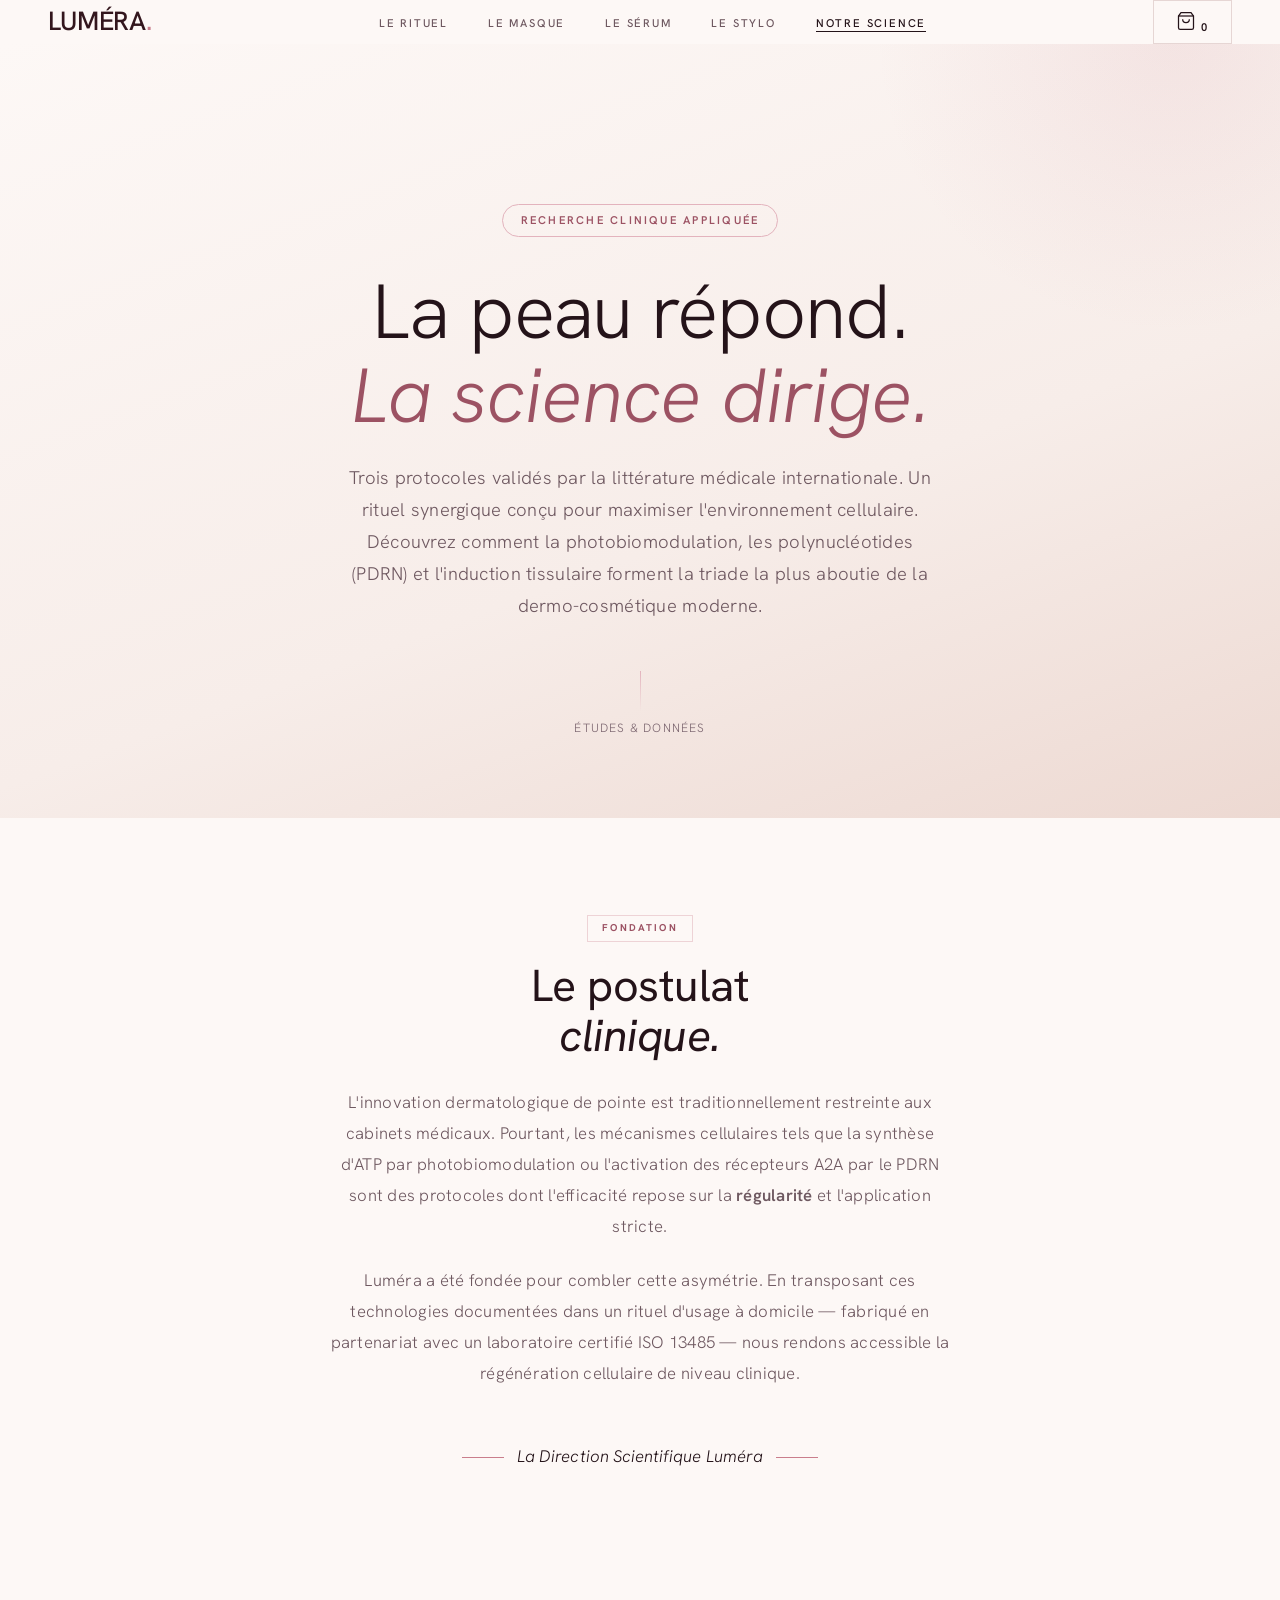
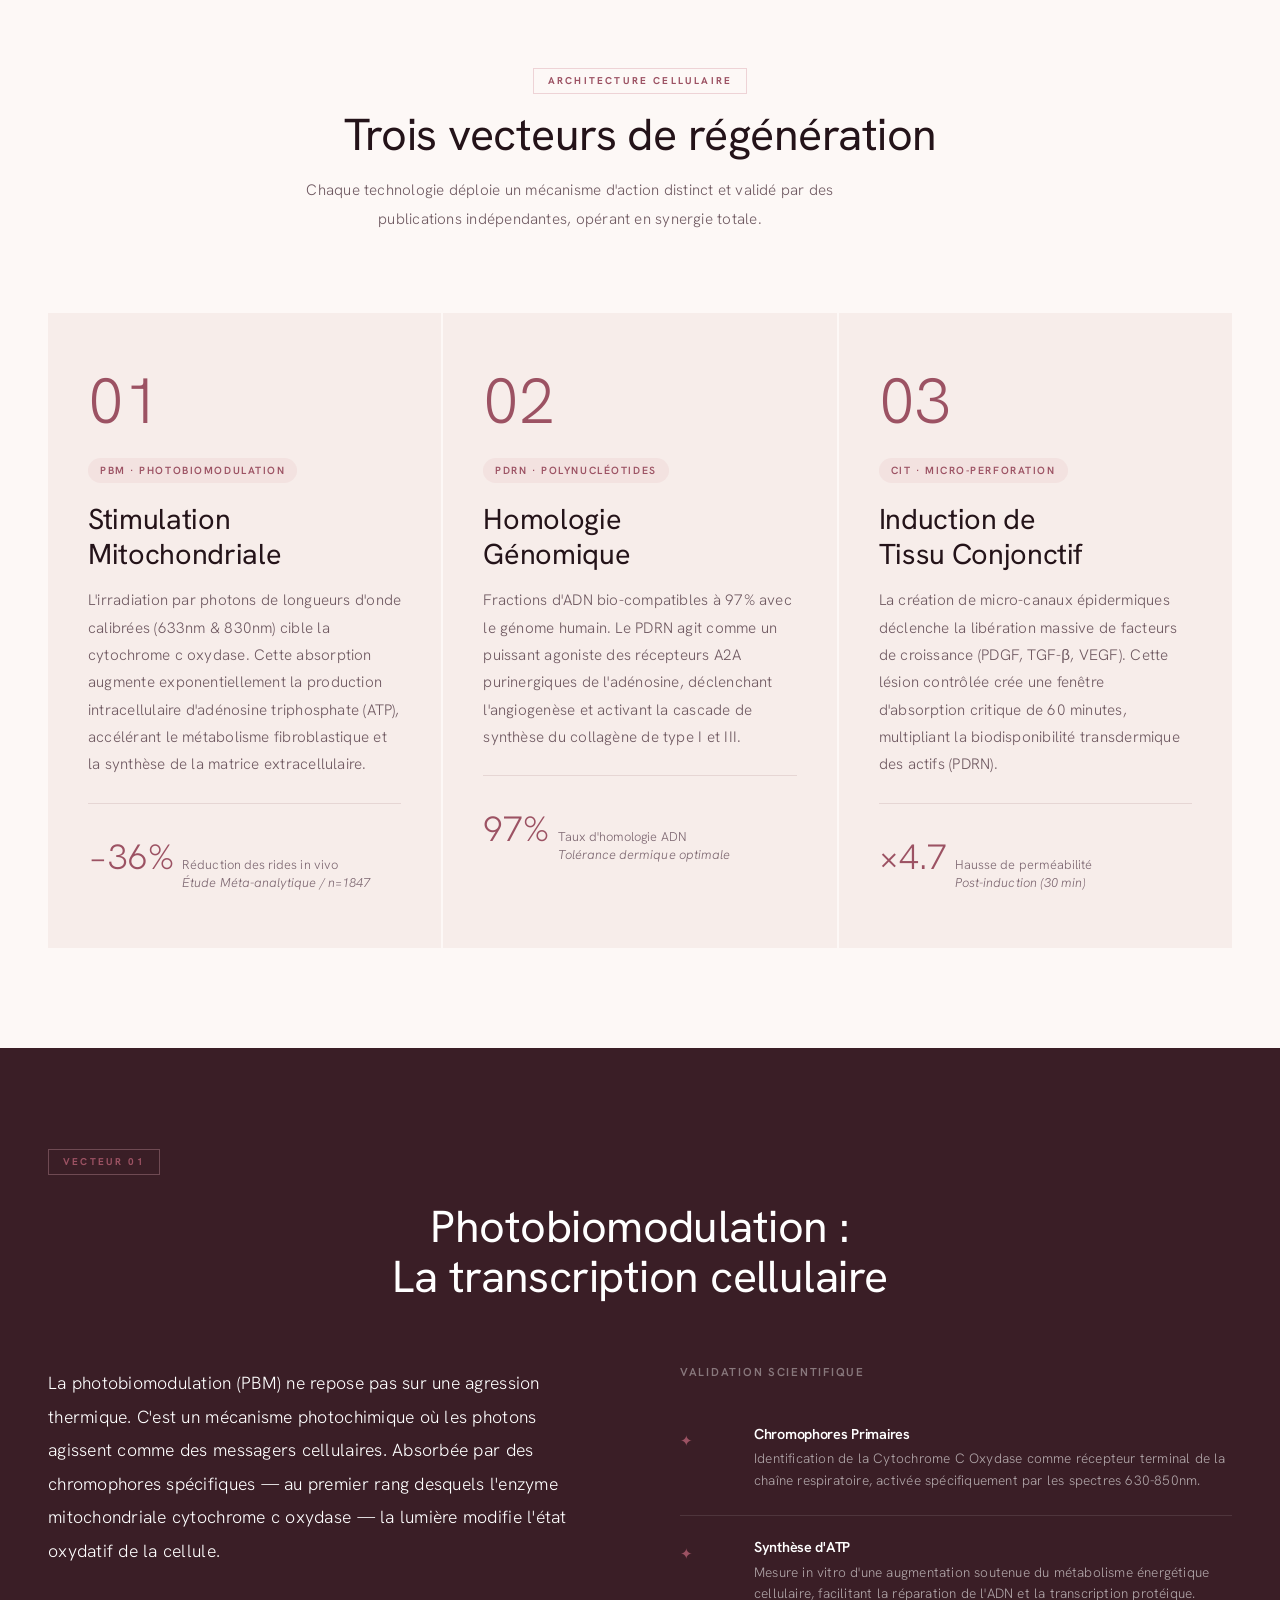
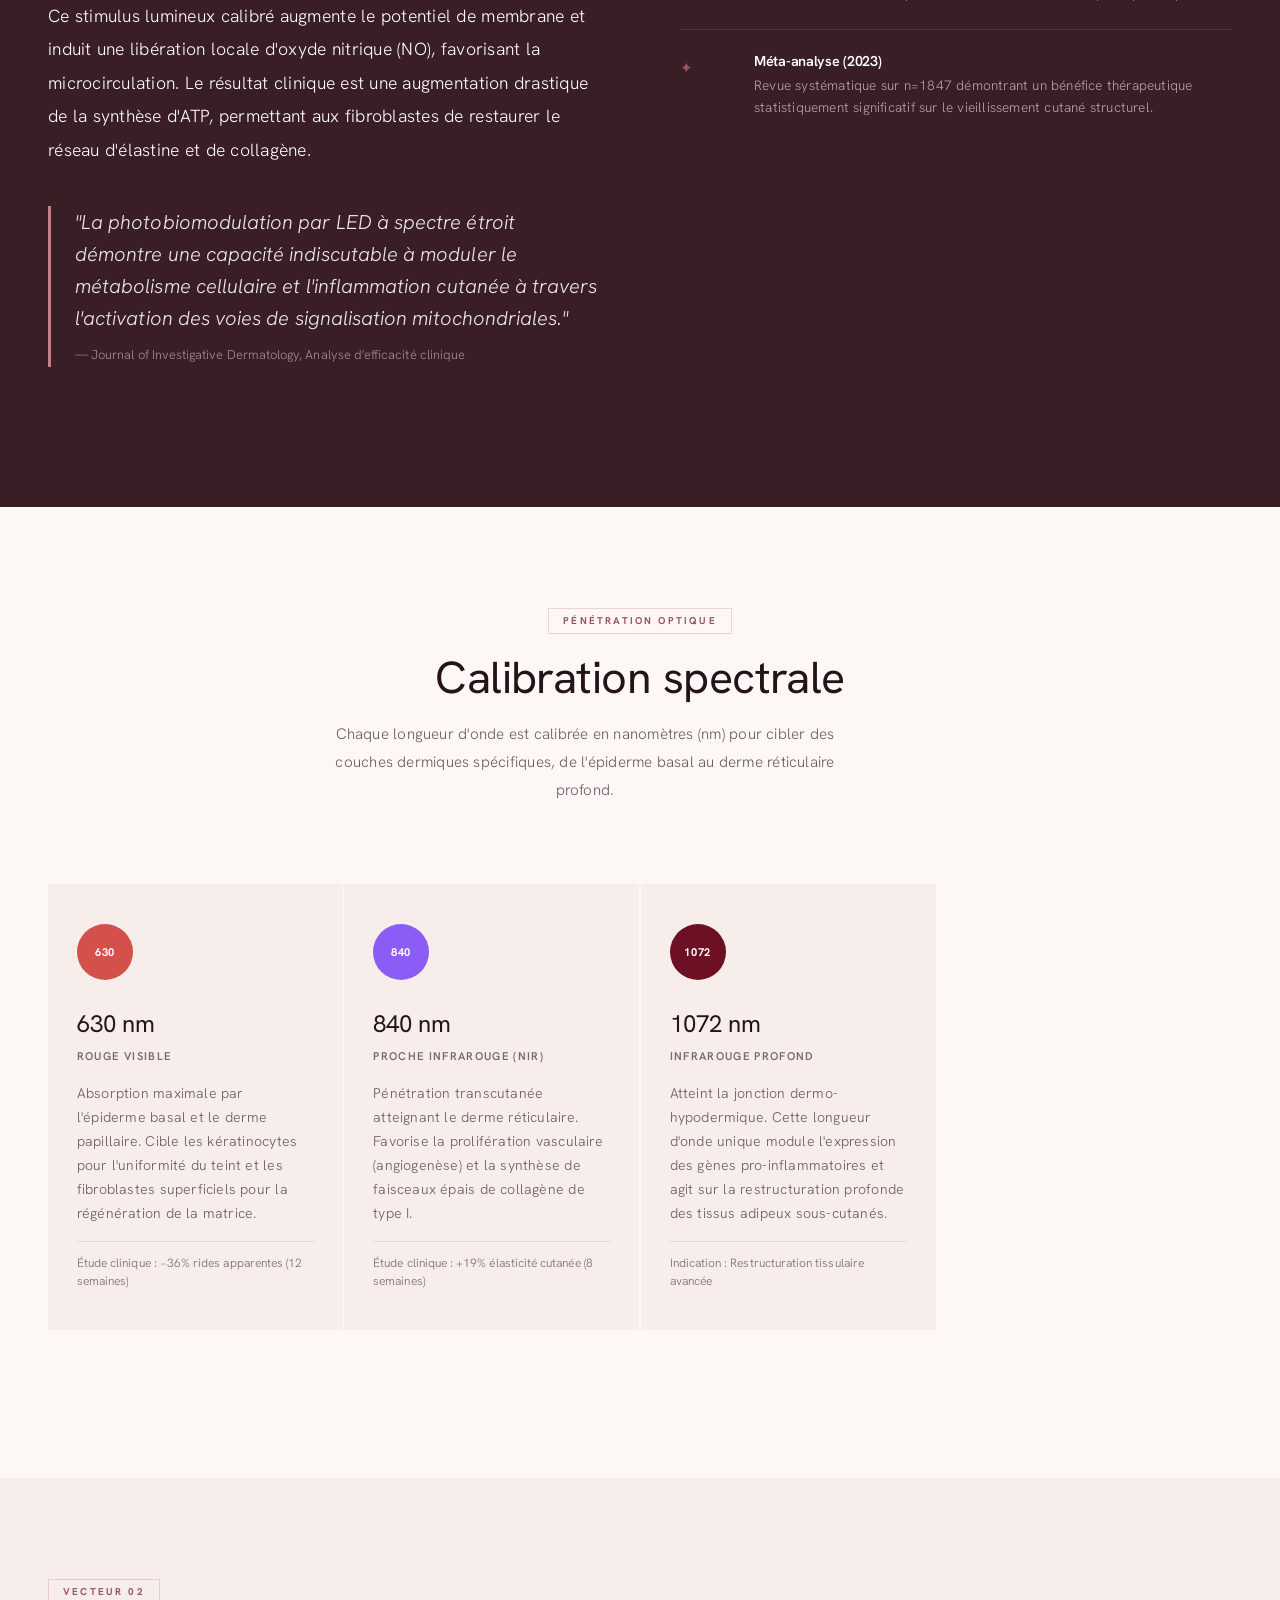
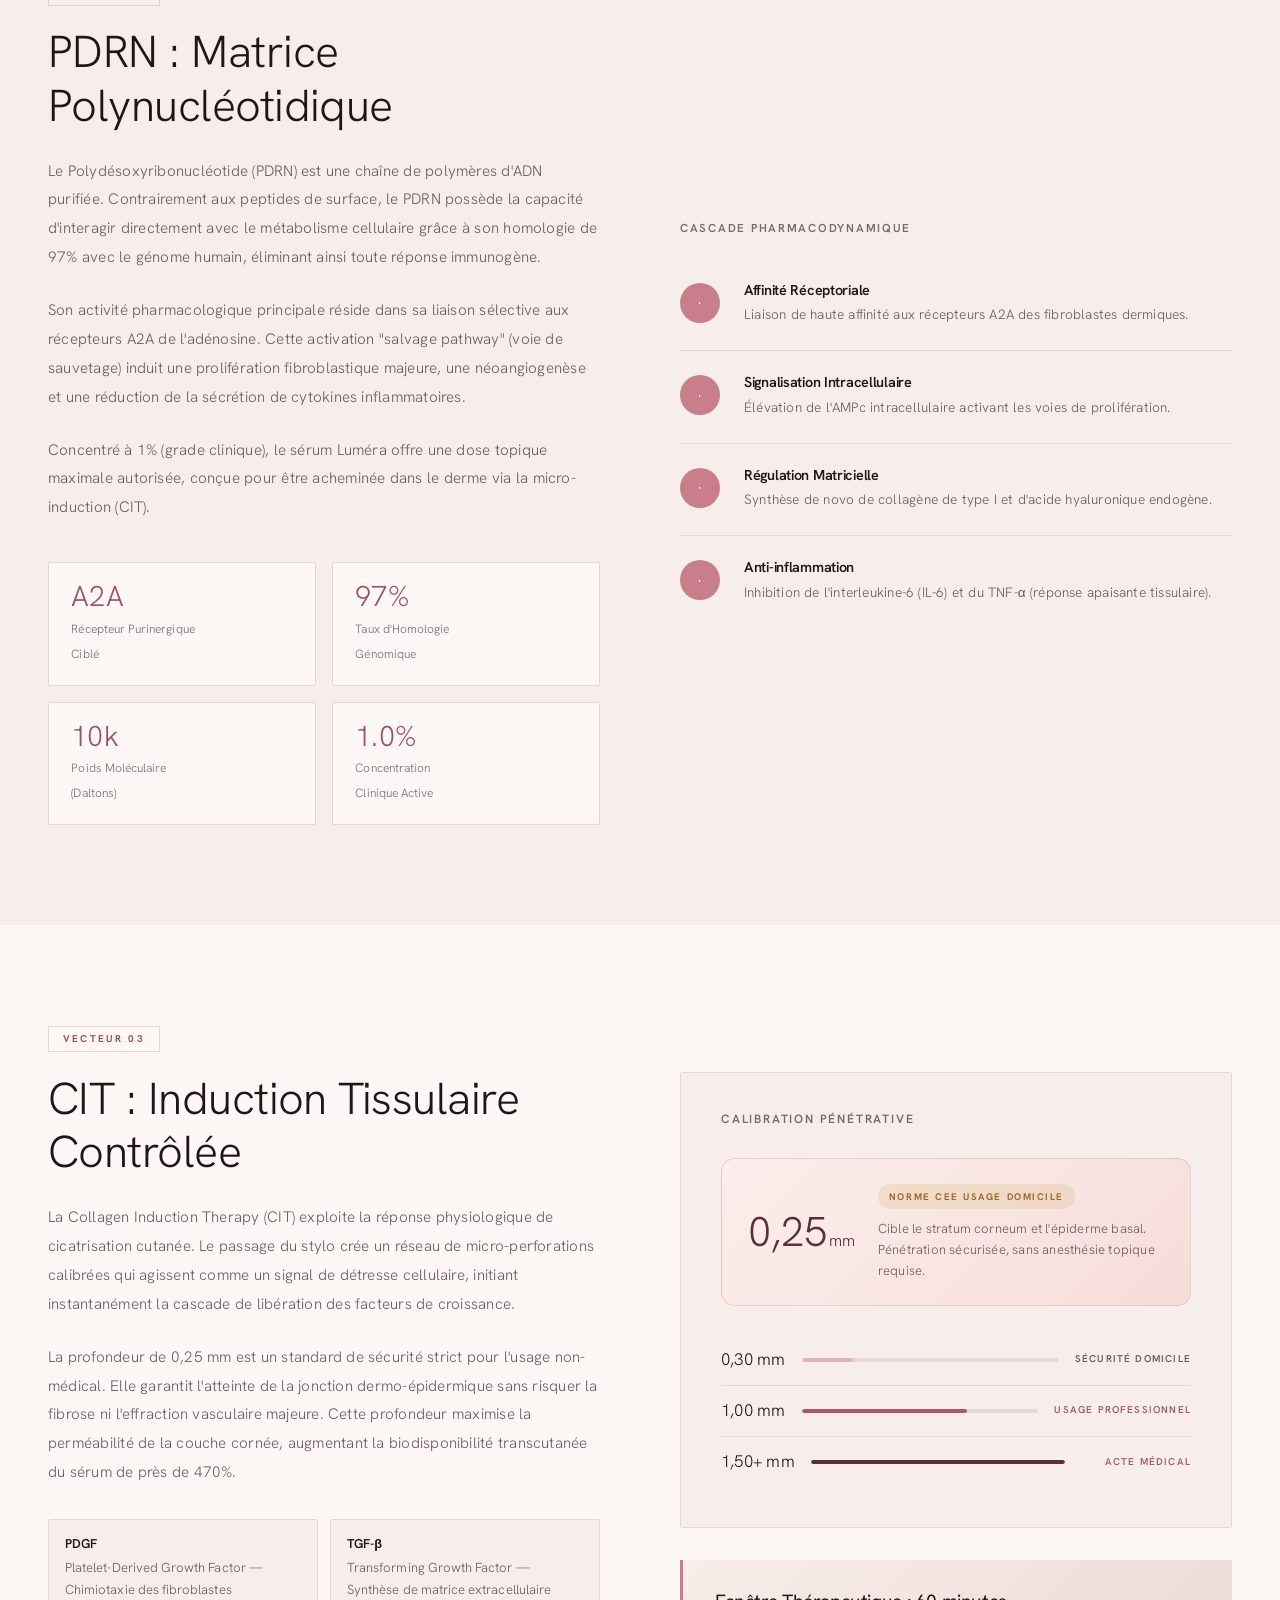
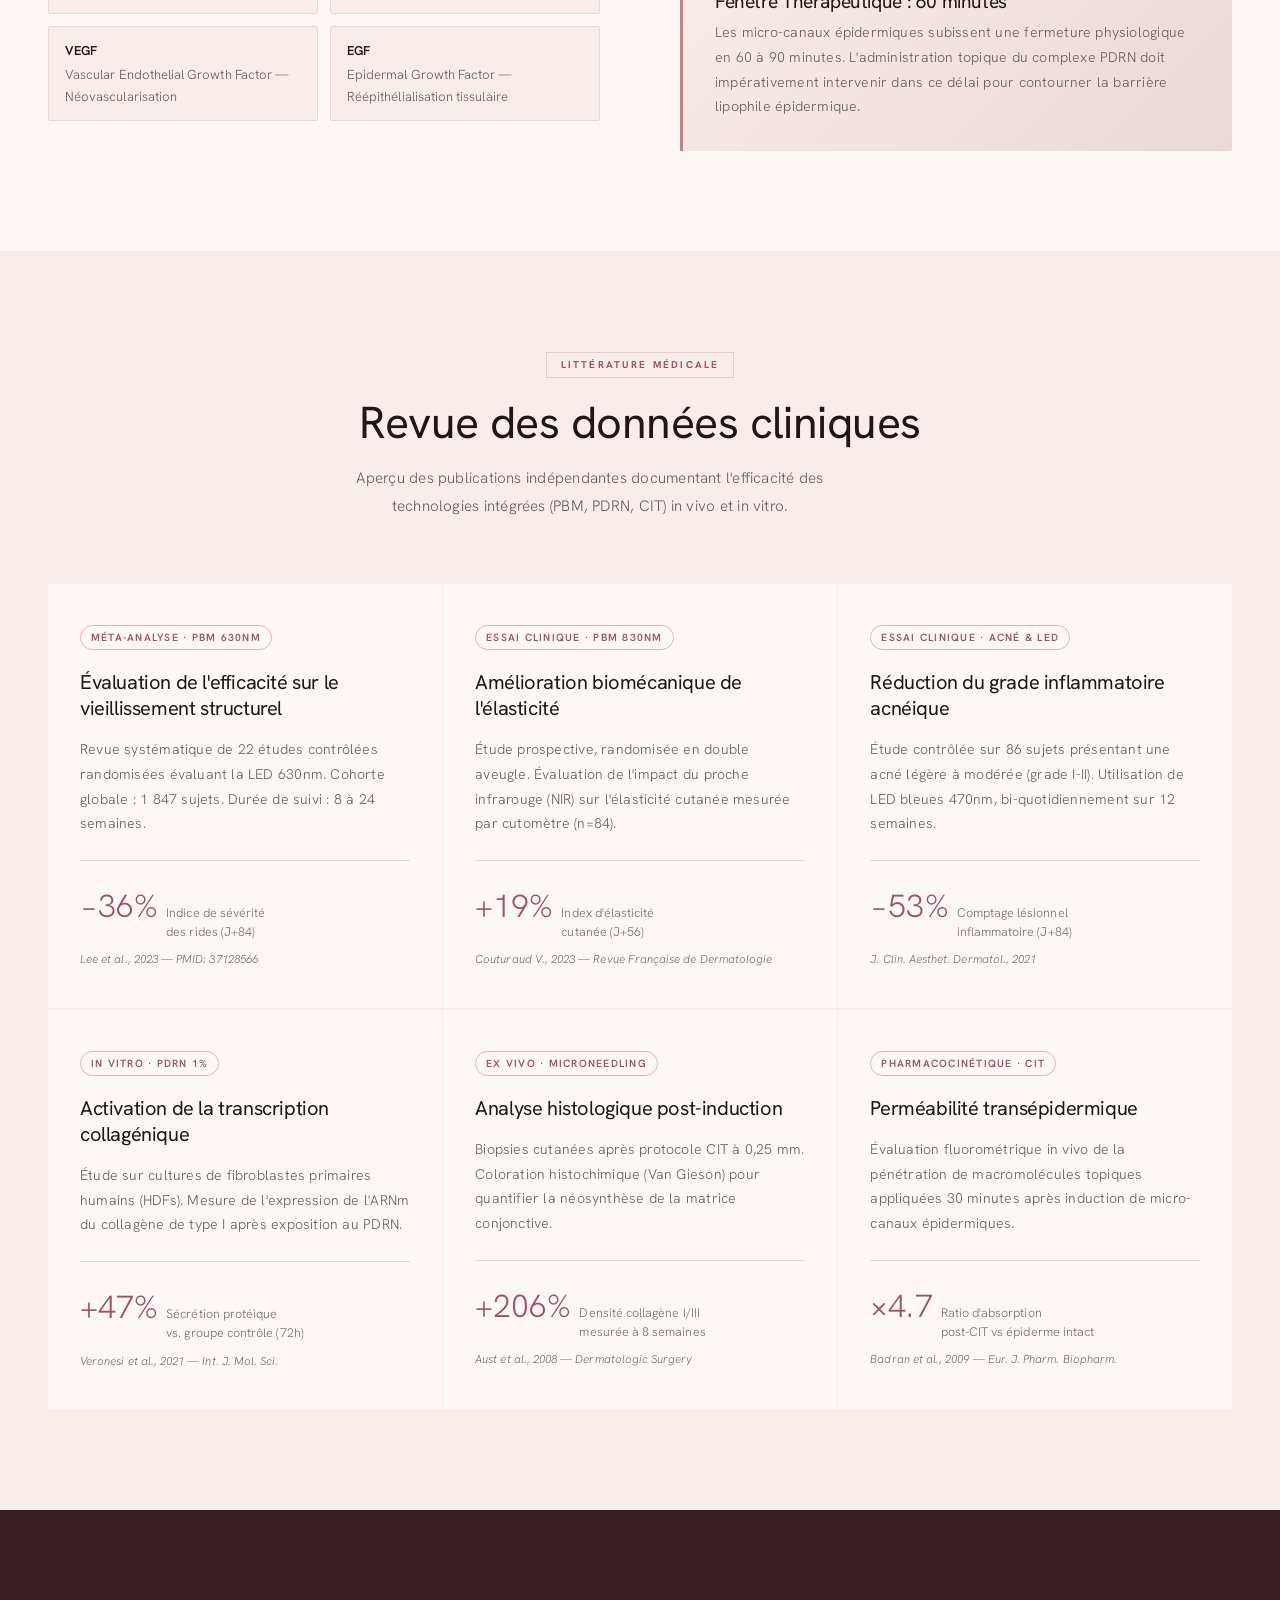
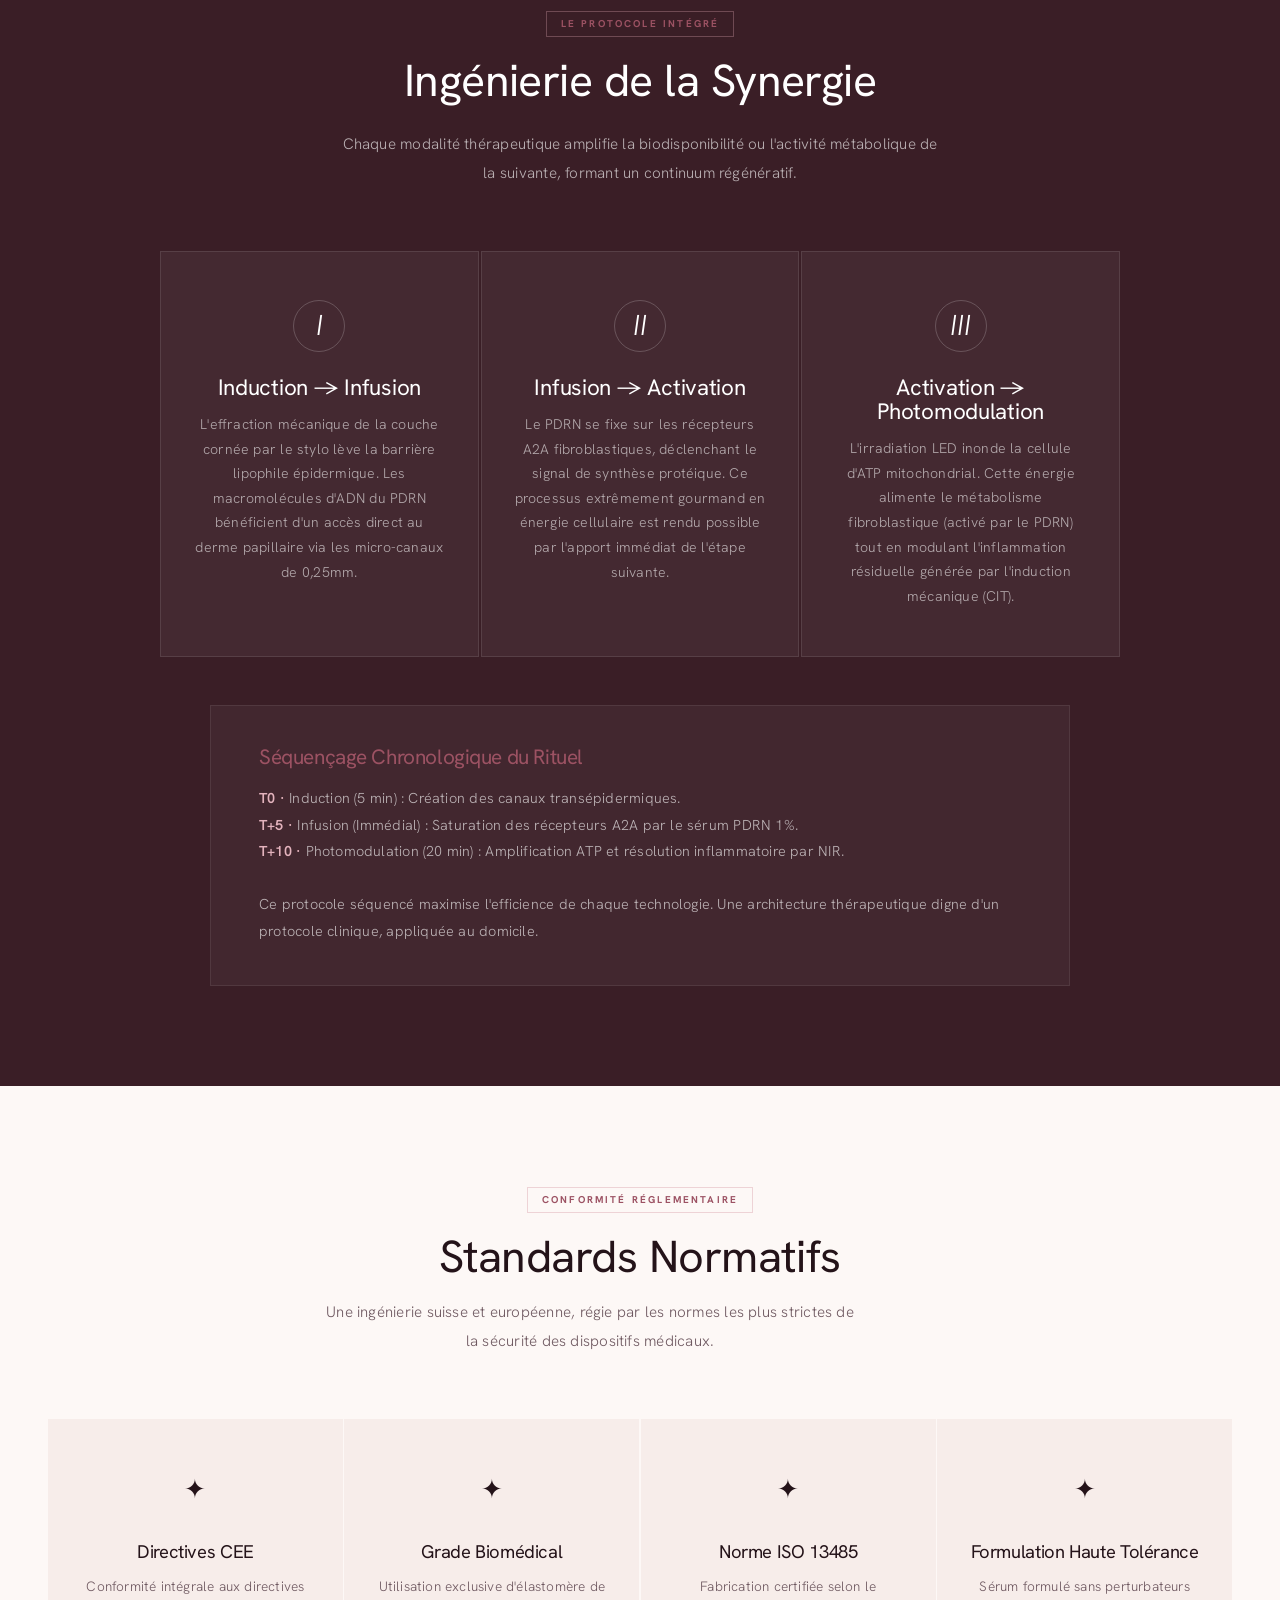
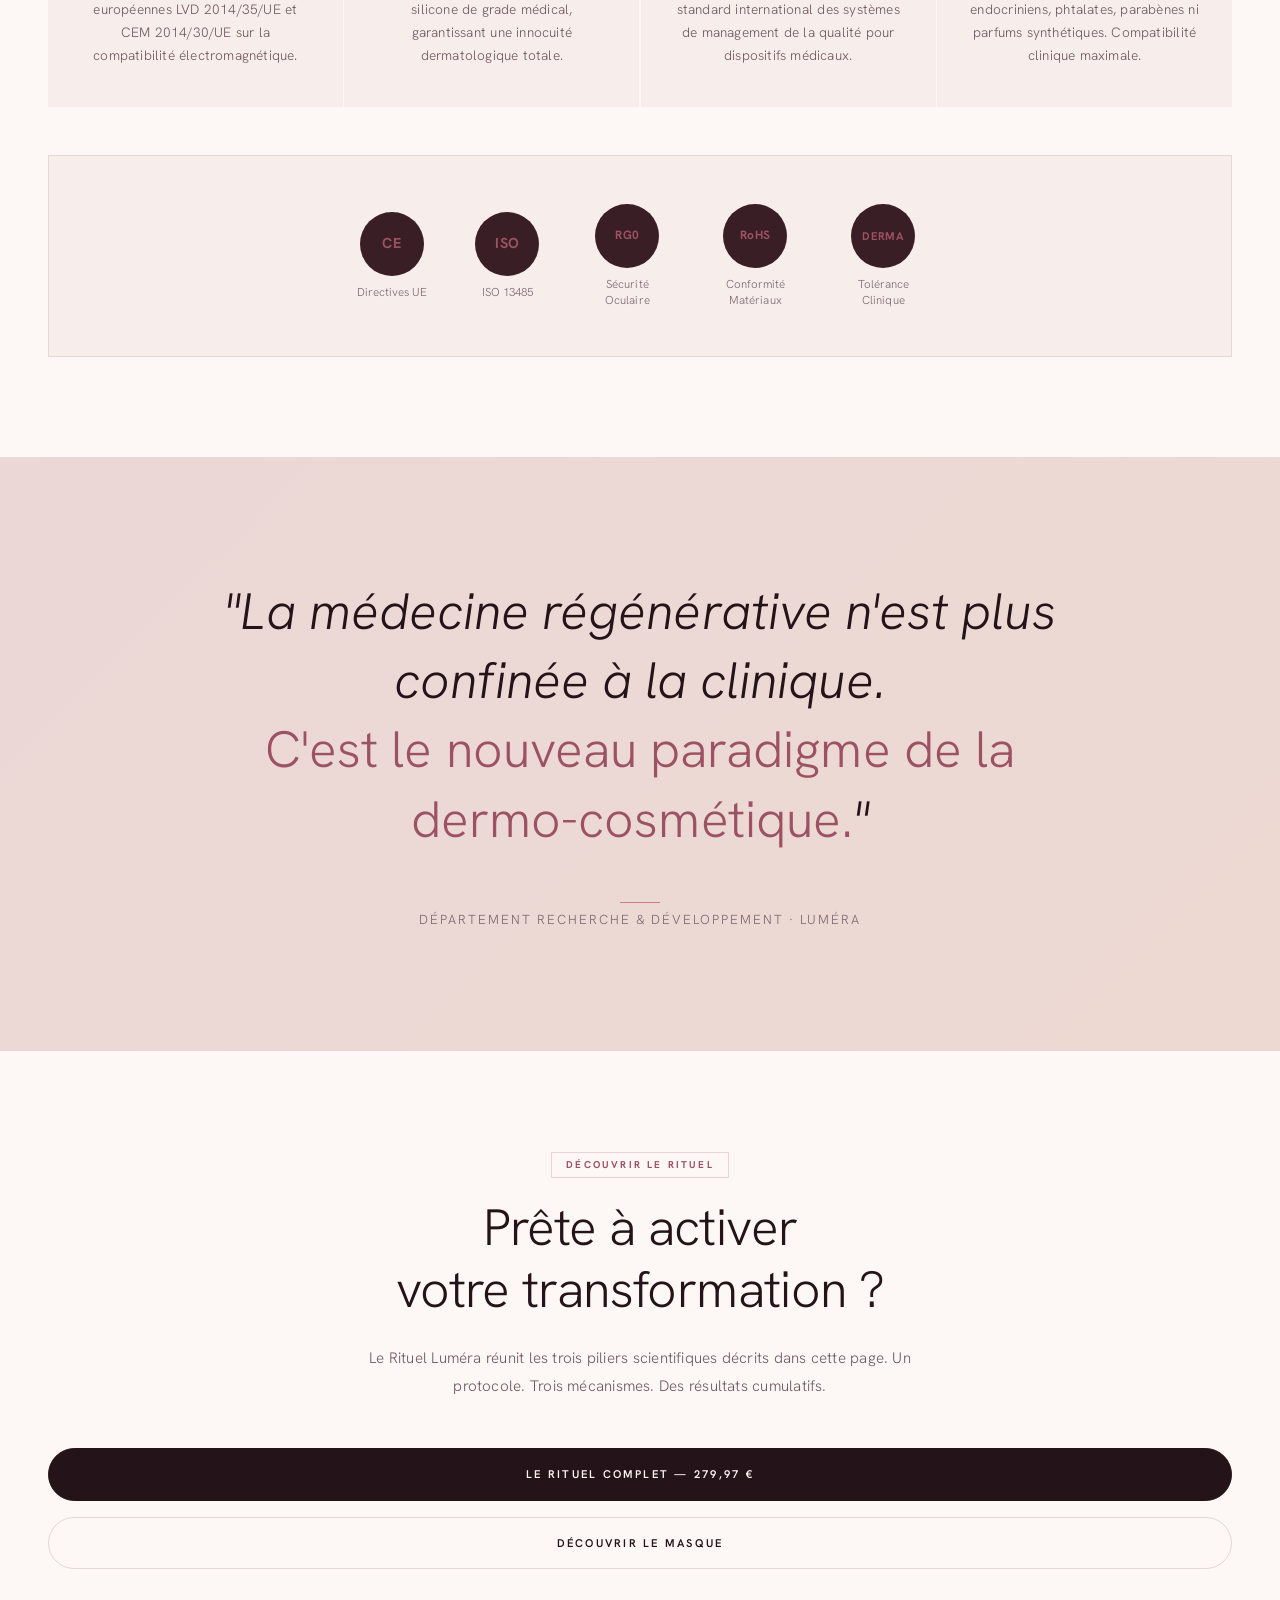
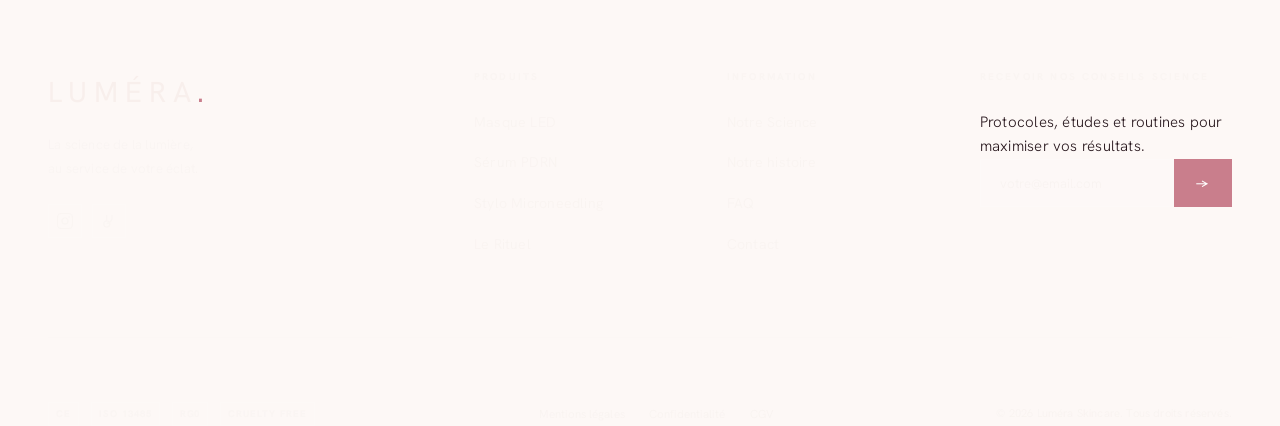
==== commit 31860a9d: "Coffret Image 2 fidèle + galerie stylo marbre + panier icônes + logo unifié - Coffret régénéré avec " ====
--- a/about.html
+++ b/about.html
@@ -10,7 +10,7 @@
     <link rel="preconnect" href="https://fonts.gstatic.com" crossorigin>
     <link href="https://fonts.googleapis.com/css2?family=Hanken+Grotesk:wght@300;400;500;600;700&display=swap" rel="stylesheet" media="print" onload="this.media='all'">
 <noscript><link href="https://fonts.googleapis.com/css2?family=Hanken+Grotesk:wght@300;400;500;600;700&display=swap" rel="stylesheet"></noscript>
-    <link rel="stylesheet" href="styles.css?v=21">
+    <link rel="stylesheet" href="styles.css?v=22">
     <style>
         /* ─── SCIENCE PAGE OVERRIDES ─── */
         .science-hero {
@@ -1446,6 +1446,6 @@
     </script>
 <div class="lm-pop-ov" id="lmPop"><div class="lm-pop"><button class="lm-pop-x" id="lmPopX" aria-label="Fermer">✕</button><span class="eyebrow">Le Cercle Fondateur</span><h3>Entrez dans le cercle.</h3><p>Série limitée 2026. Les fondatrices reçoivent l'accès prioritaire aux lancements et un avantage réservé à leur première commande.</p><form class="lm-pop-form" id="lmPopForm" action="https://formspree.io/f/mgobpdlw" method="POST"><input type="email" name="email" required placeholder="Votre e-mail"><button type="submit">Rejoindre le Cercle</button></form><p class="lm-pop-ok" id="lmPopOk">Bienvenue dans le Cercle ✦ surveillez votre boîte mail.</p><p class="lm-pop-fine">Pas de spam. Désinscription en un clic.</p></div></div><script>(function(){var p=document.getElementById("lmPop");if(!p)return;var K="lm_pop_seen";function show(){if(localStorage.getItem(K))return;p.classList.add("active")}function dis(){p.classList.remove("active");localStorage.setItem(K,"1")}if(!localStorage.getItem(K)){setTimeout(show,12000);document.addEventListener("mouseout",function(e){if(e.clientY<=0)show()})}document.getElementById("lmPopX").addEventListener("click",dis);p.addEventListener("click",function(e){if(e.target===p)dis()});addEventListener("keydown",function(e){if(e.key==="Escape")dis()});var f=document.getElementById("lmPopForm");if(f)f.addEventListener("submit",function(e){e.preventDefault();function ok(){f.style.display="none";document.getElementById("lmPopOk").style.display="block";localStorage.setItem(K,"1")}fetch(f.action,{method:"POST",body:new FormData(f),headers:{Accept:"application/json"}}).then(ok).catch(ok)})})();</script>
 
-<script src="analytics.js?v=1"></script>
+<script src="analytics.js?v=2"></script>
 </body>
 </html>
--- a/styles.css
+++ b/styles.css
@@ -162,15 +162,16 @@
 }
 .nav-logo {
     font-family: var(--font-serif);
-    font-size: 1.5rem;
-    letter-spacing: 0.28em;
-    font-weight: 400;
-    color: var(--c-text-main);
+    font-size: 1.65rem;
+    letter-spacing: -0.006em;
+    font-weight: 500;
+    color: #33161D;
     transition: var(--t-fast);
     flex-shrink: 0;
 }
 .nav-logo:hover { color: var(--c-accent-dark); }
-.nav-logo b, .footer-logo b { color: var(--c-accent-dark); font-weight: inherit; }
+.nav-logo b, .footer-logo b { color: var(--c-accent); font-weight: inherit; }
+.footer-logo { font-weight: 500; letter-spacing: -0.006em; }
 
 .nav-links {
     display: flex;
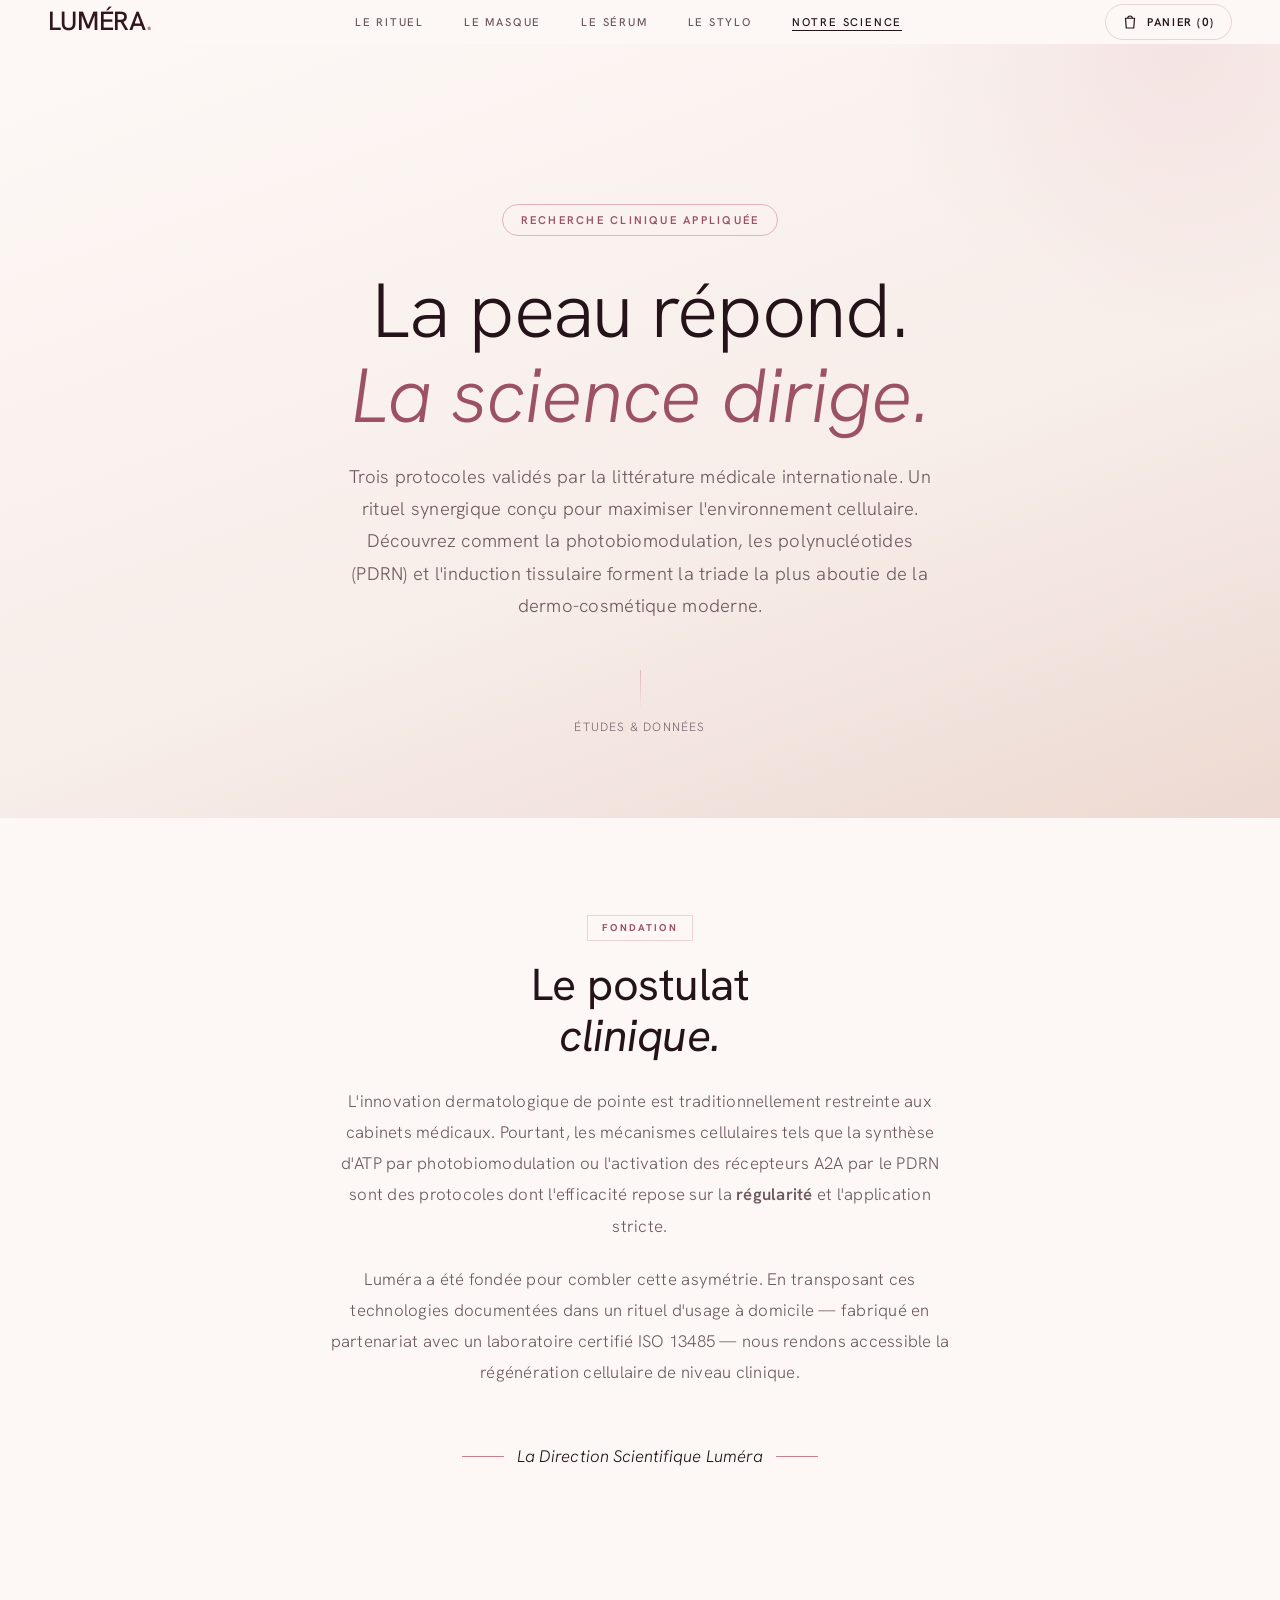
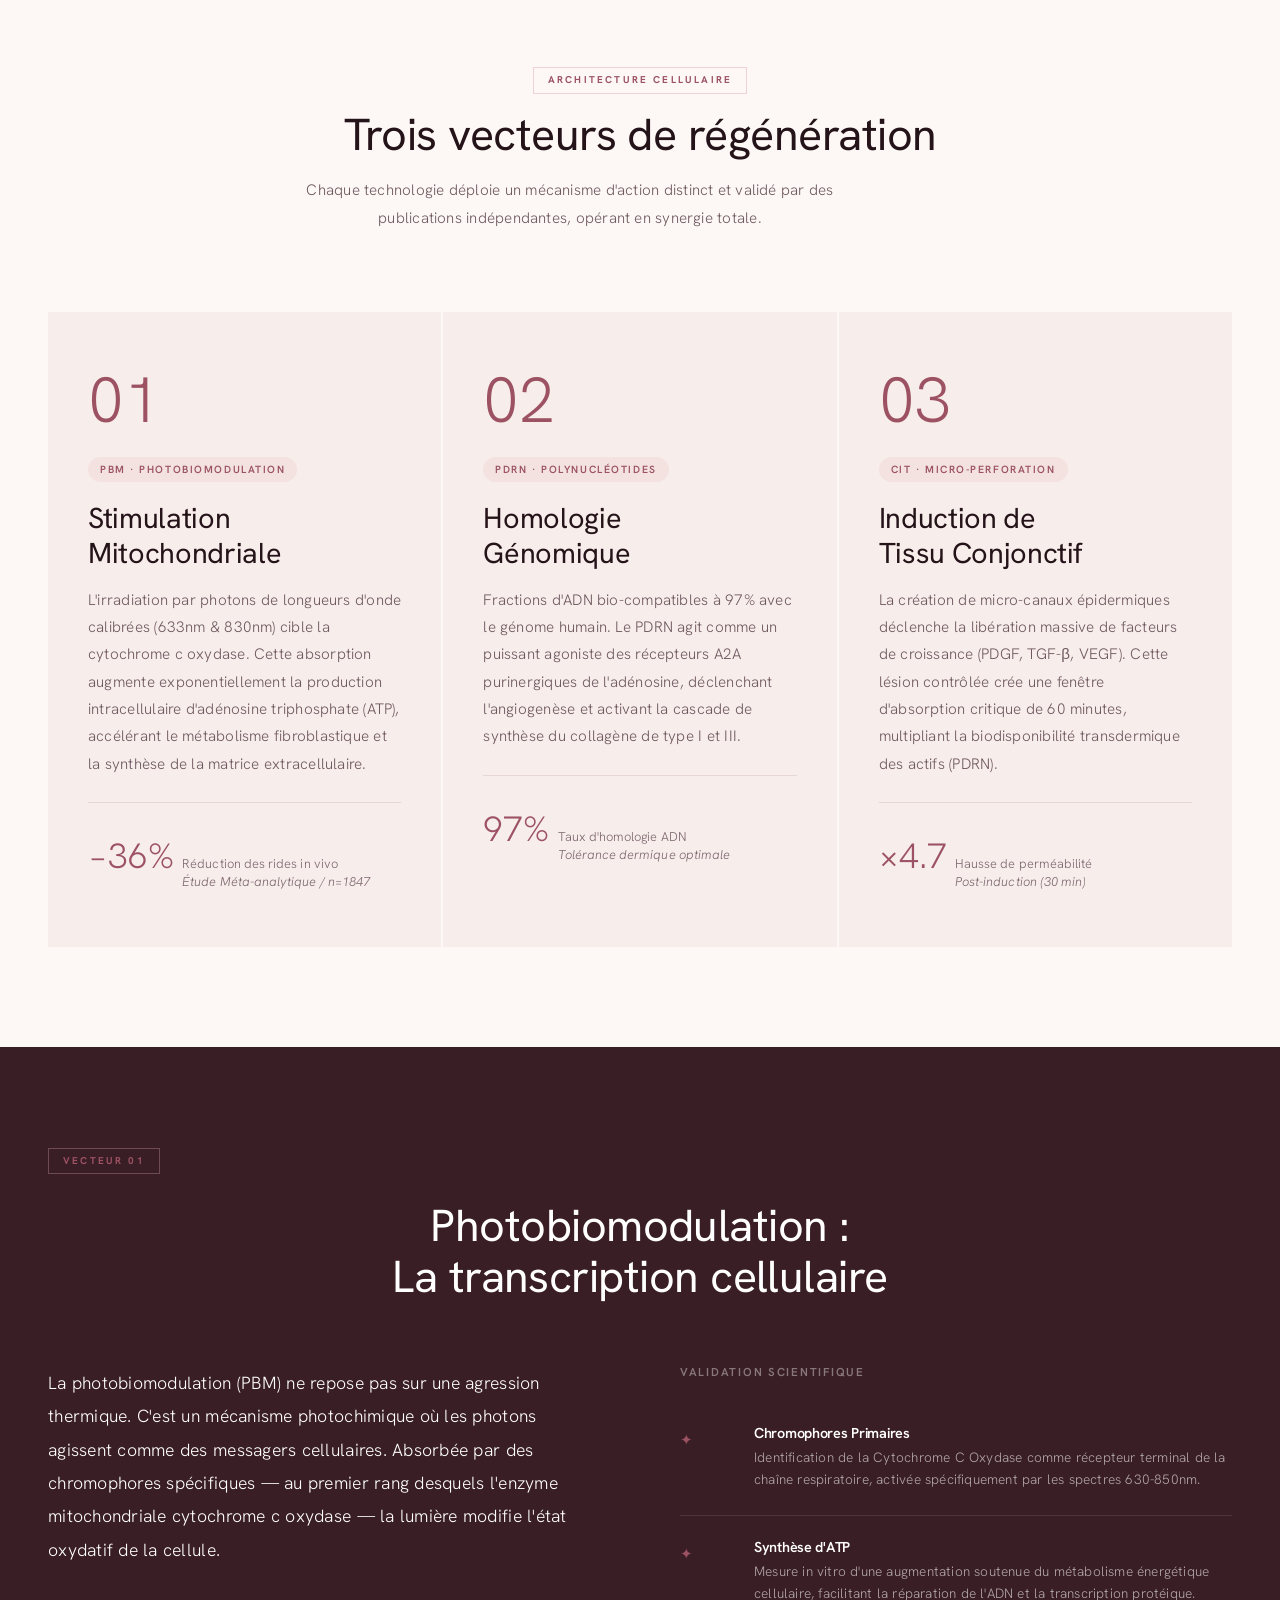
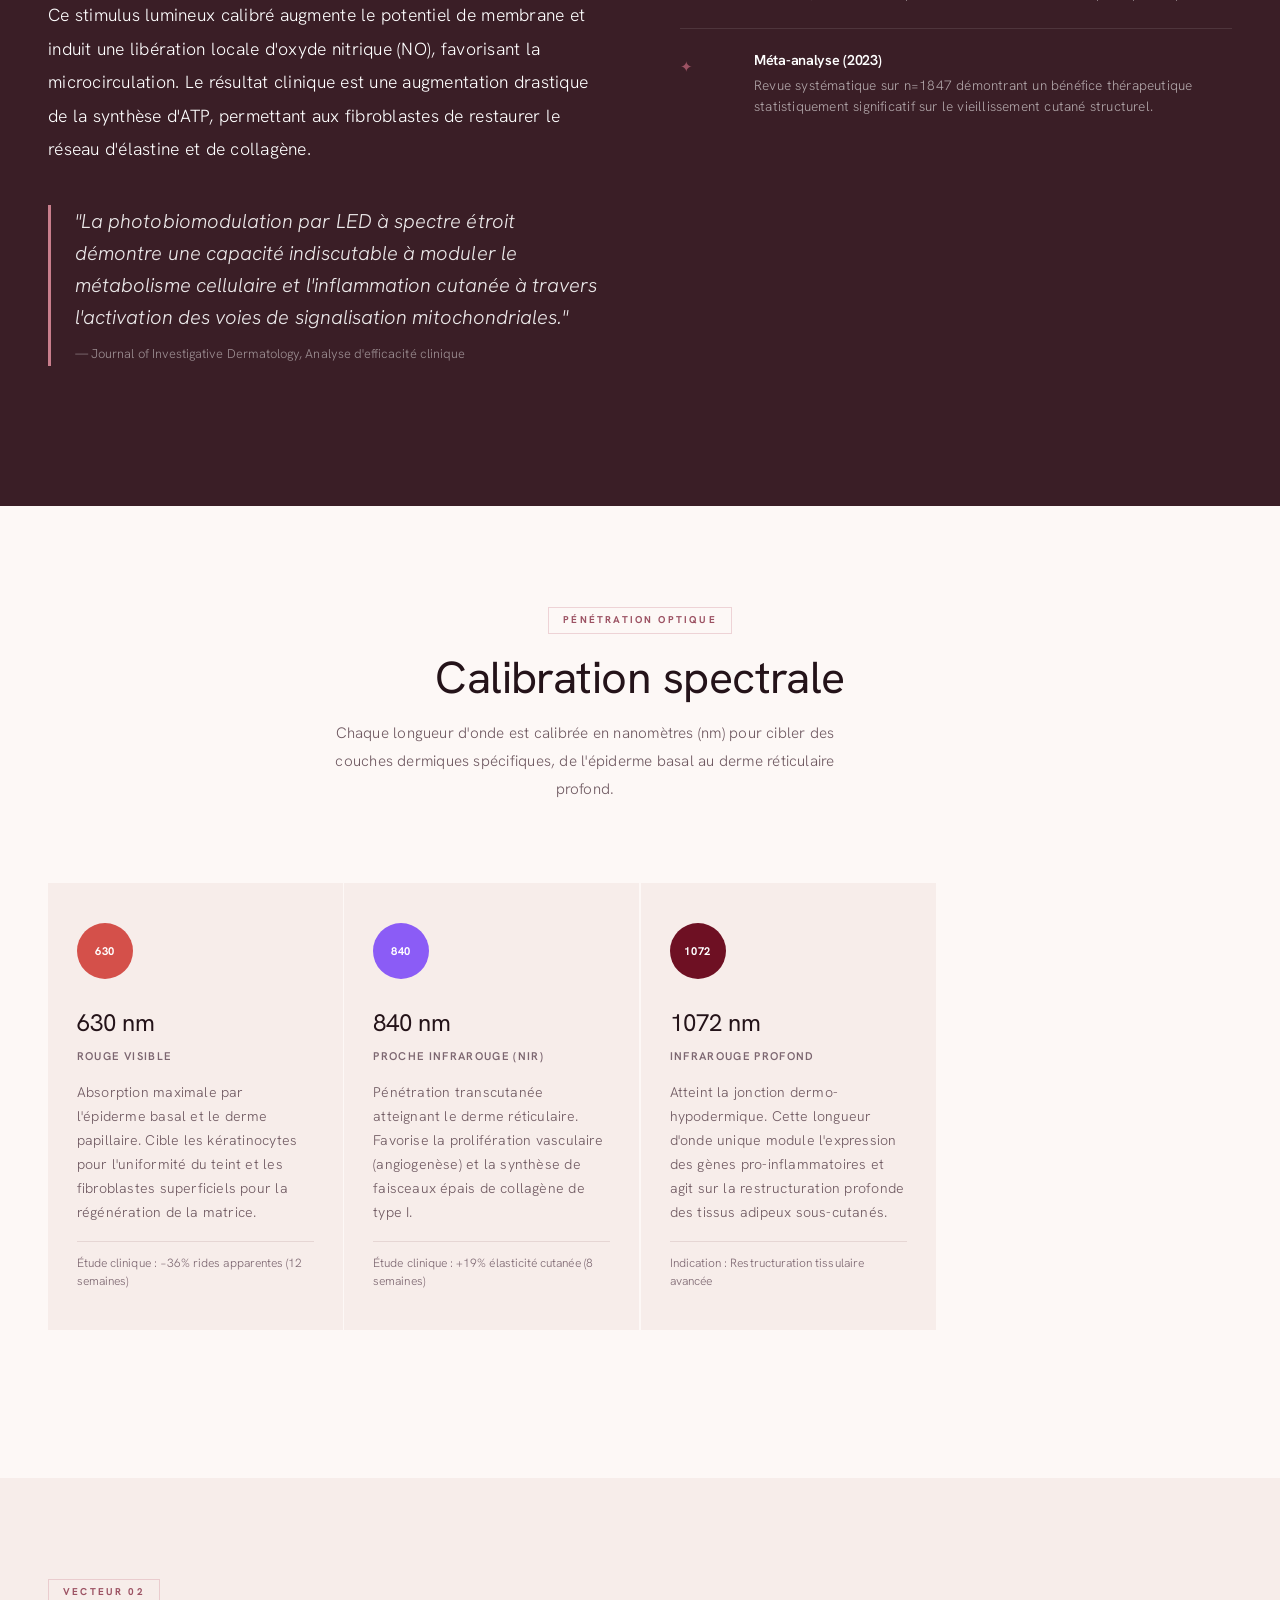
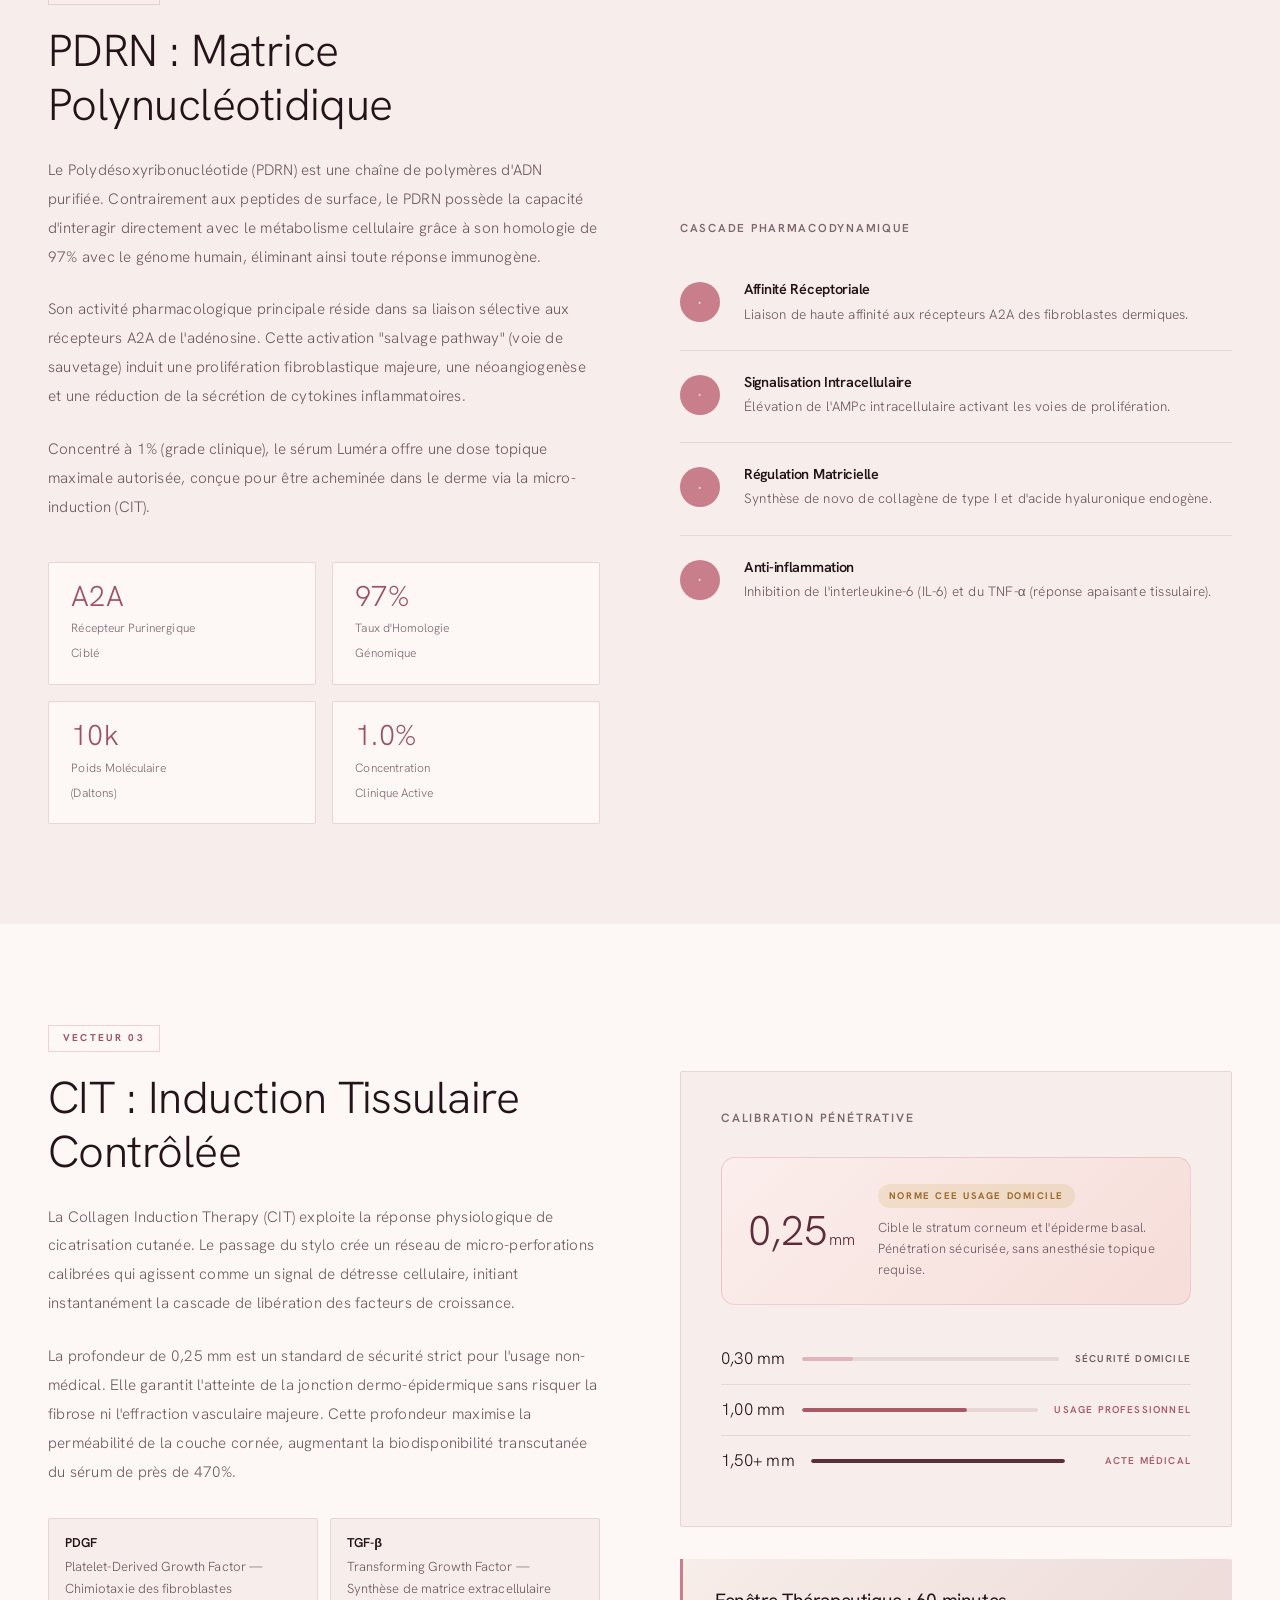
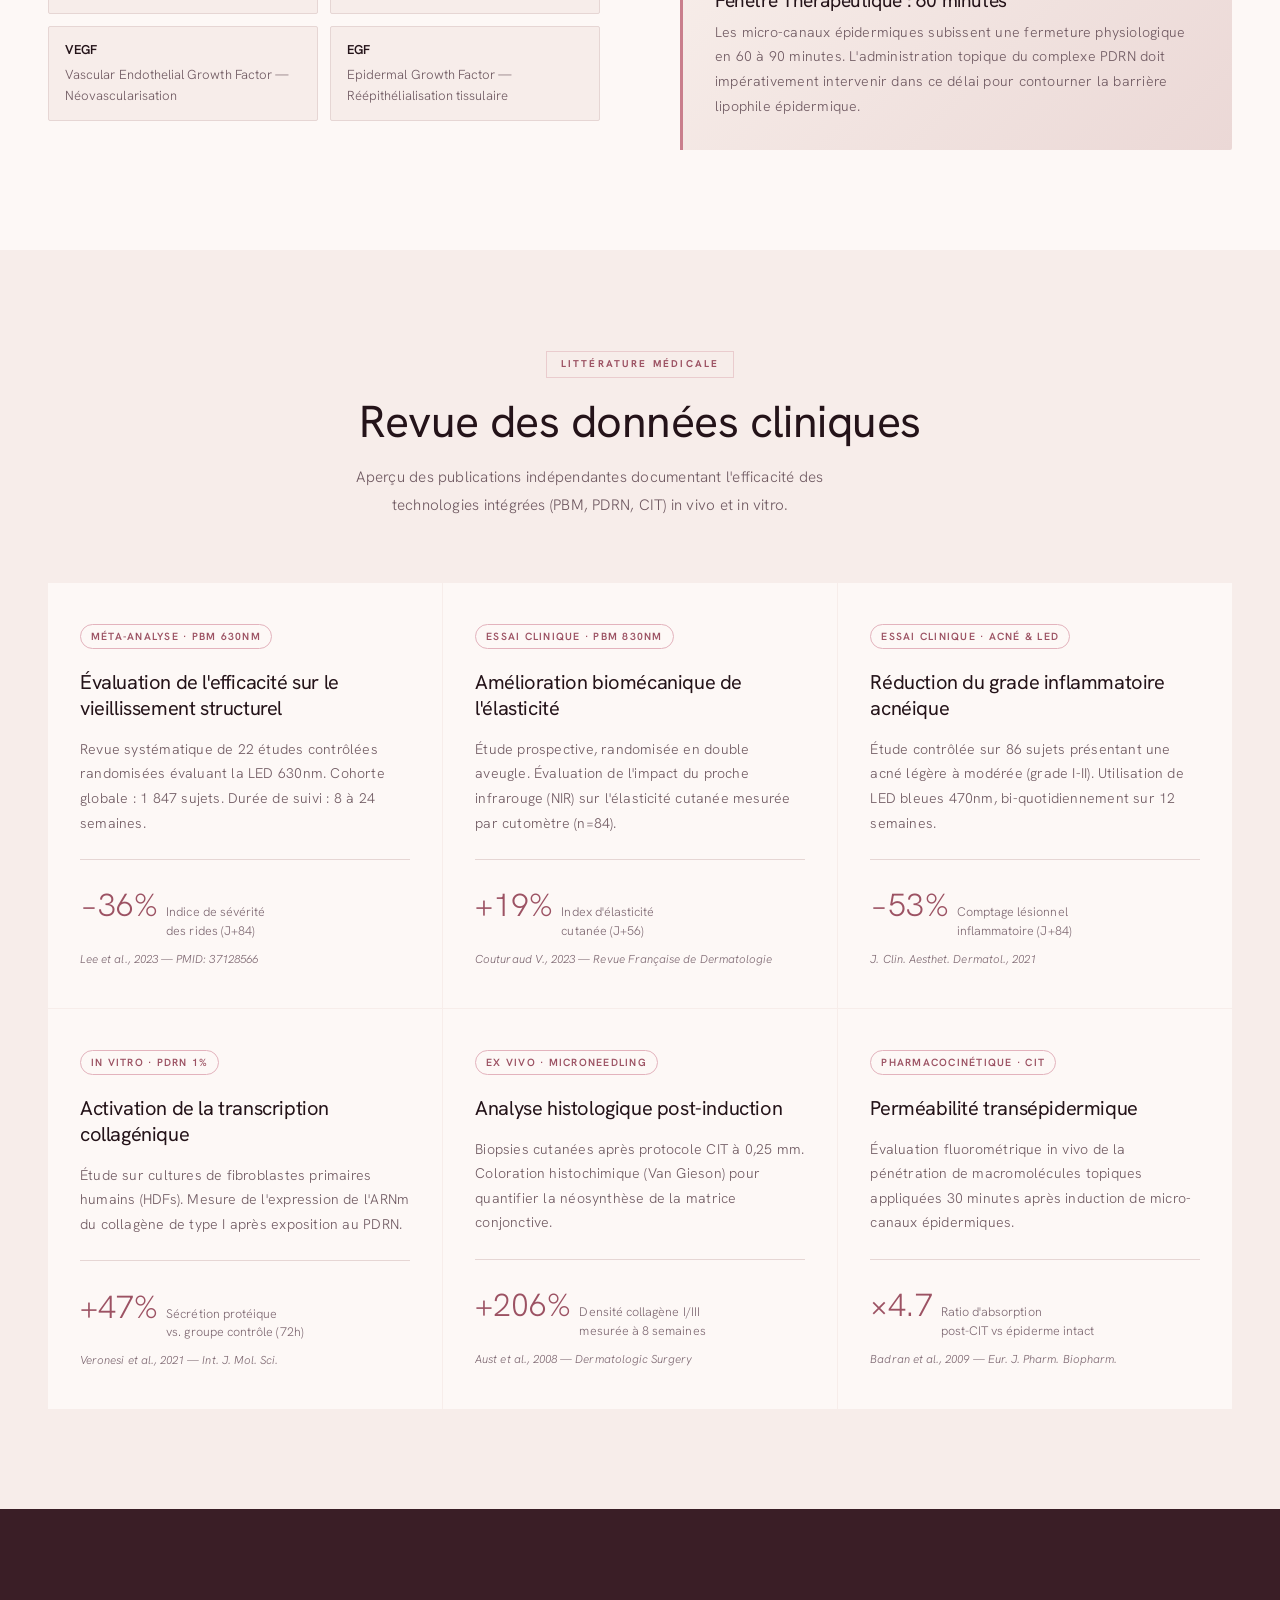
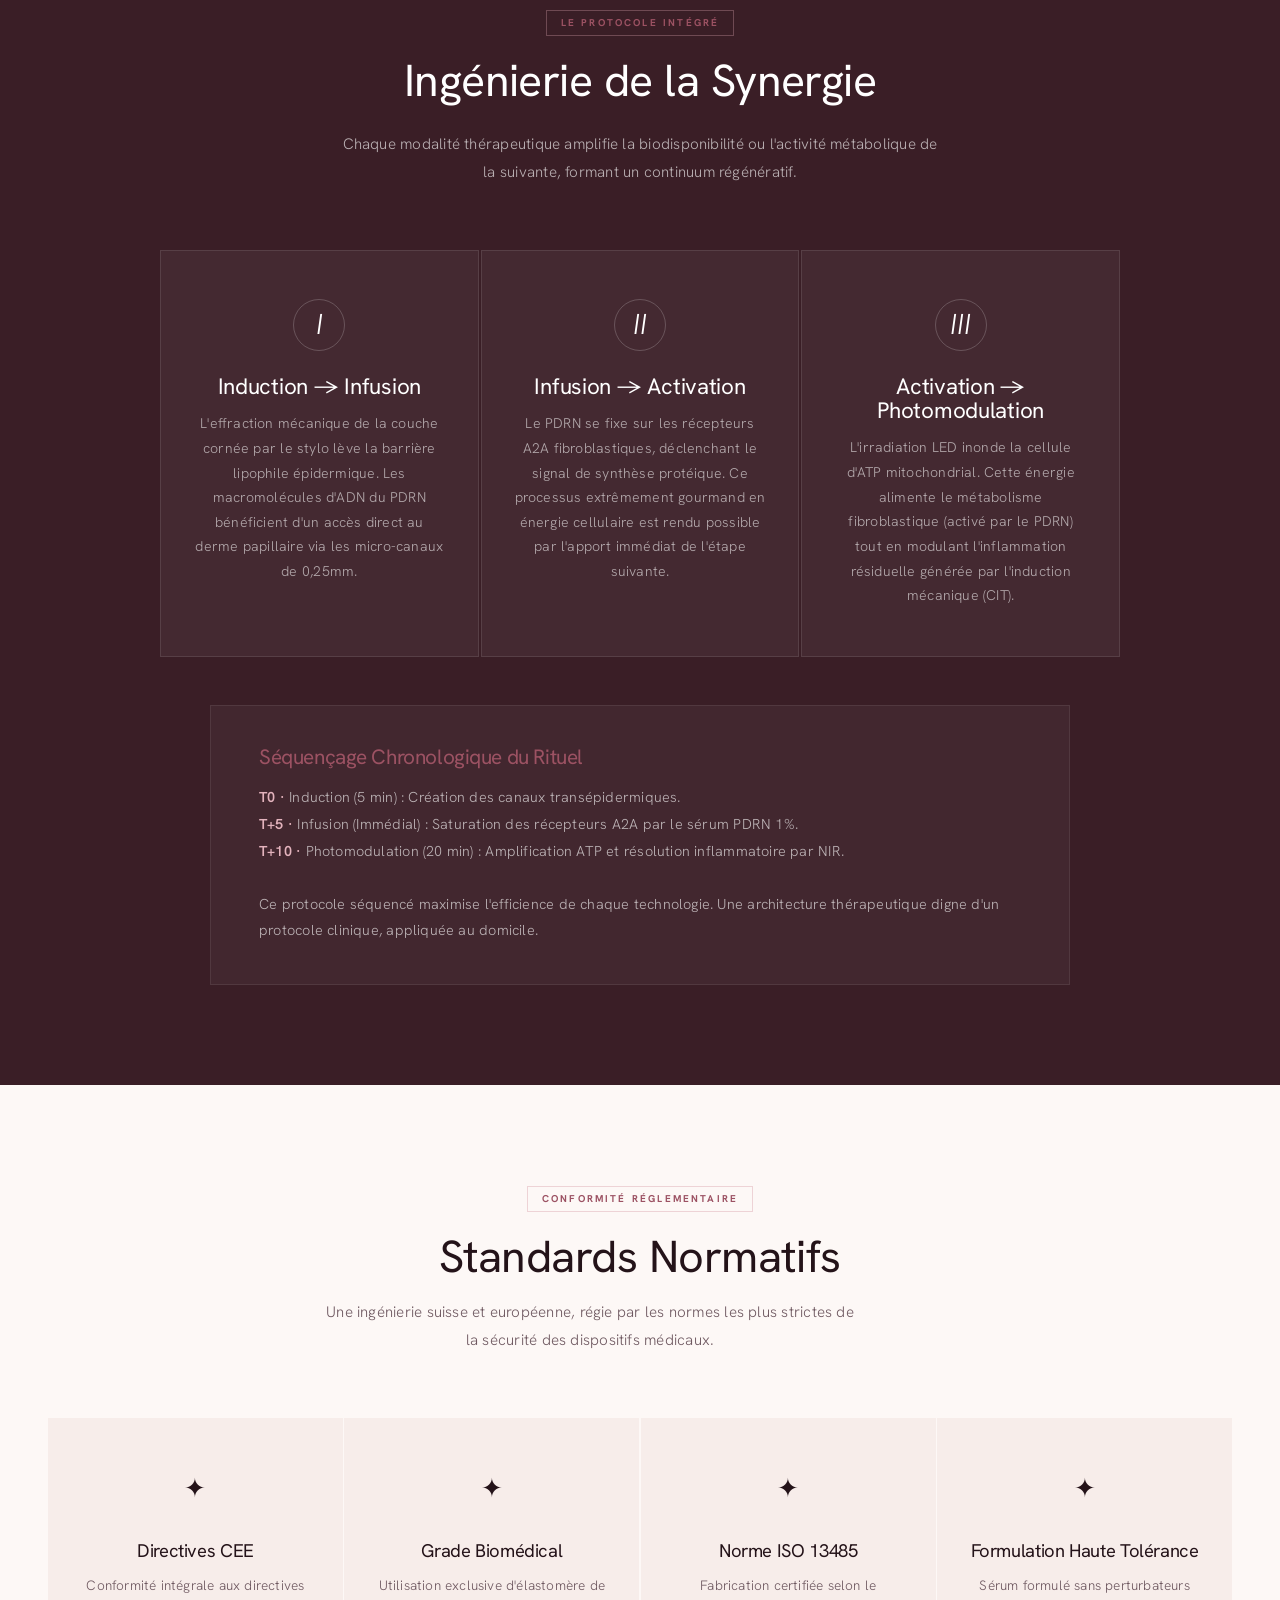
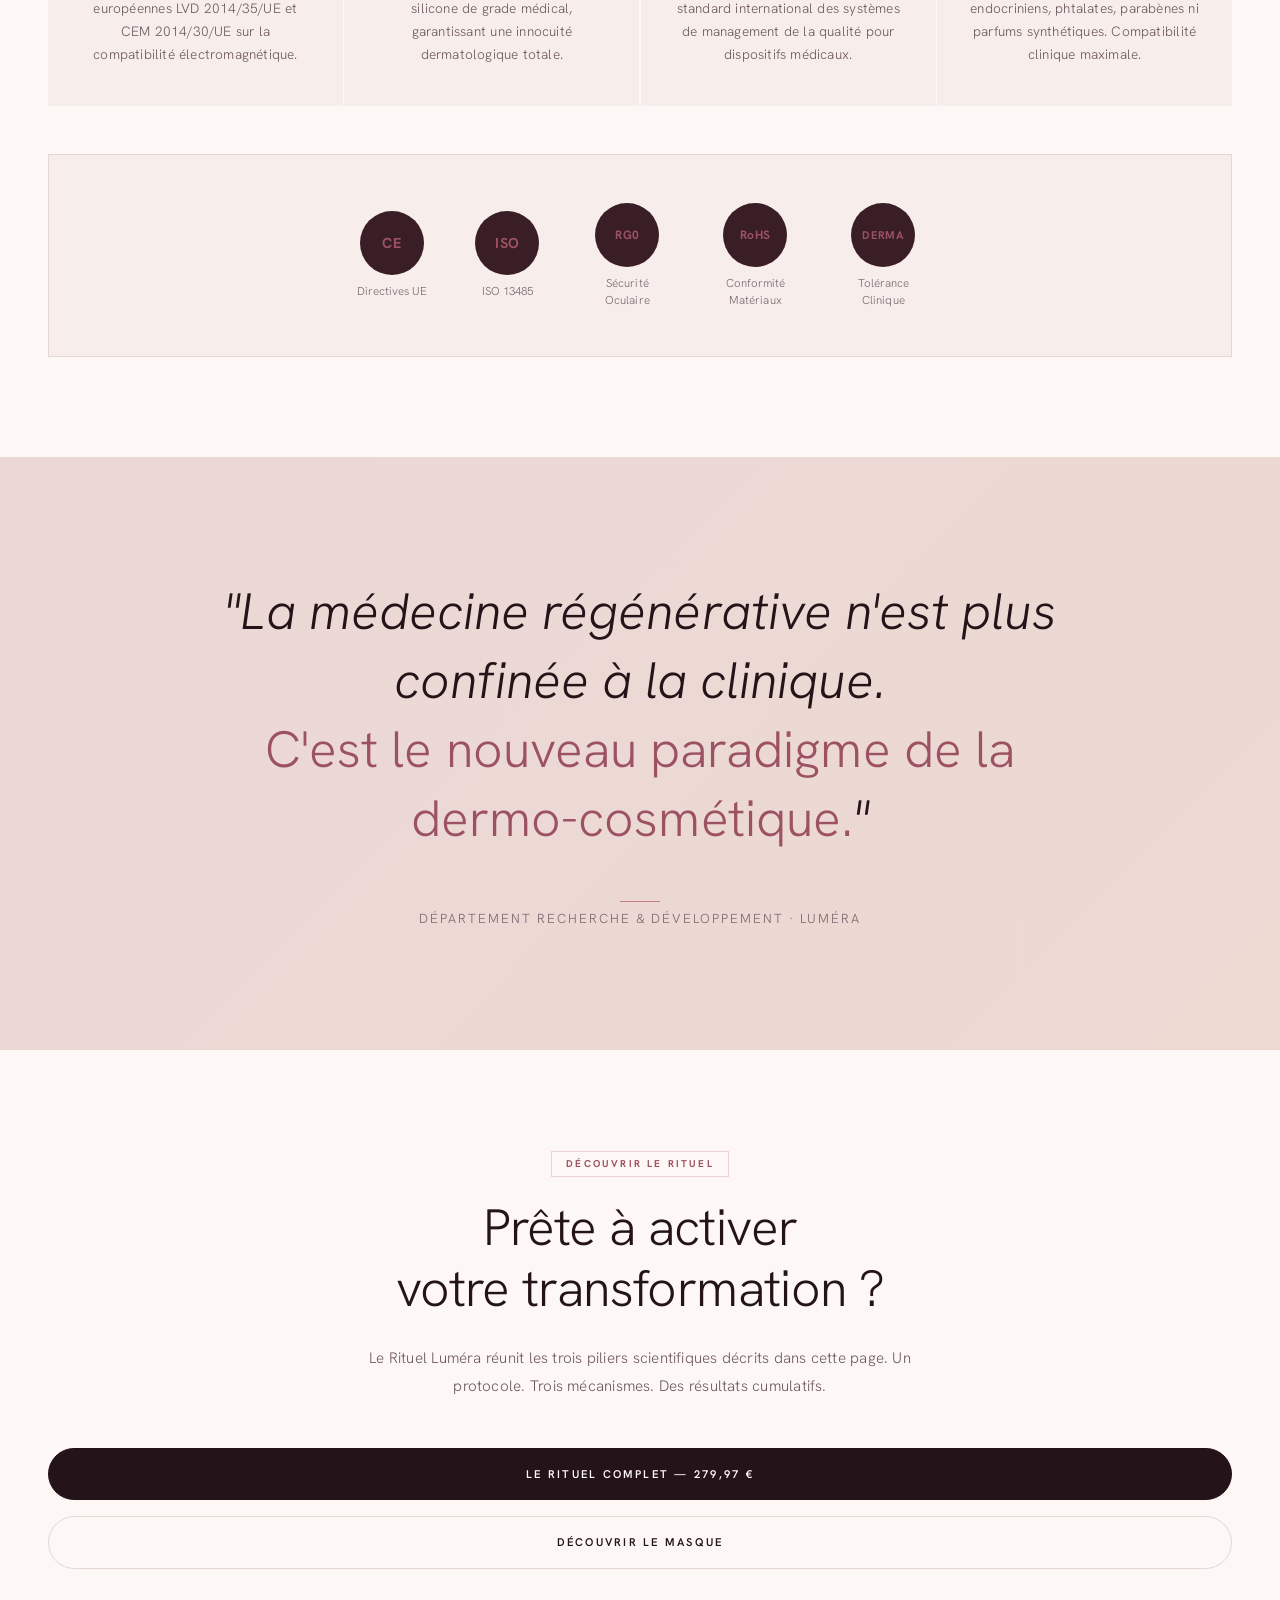
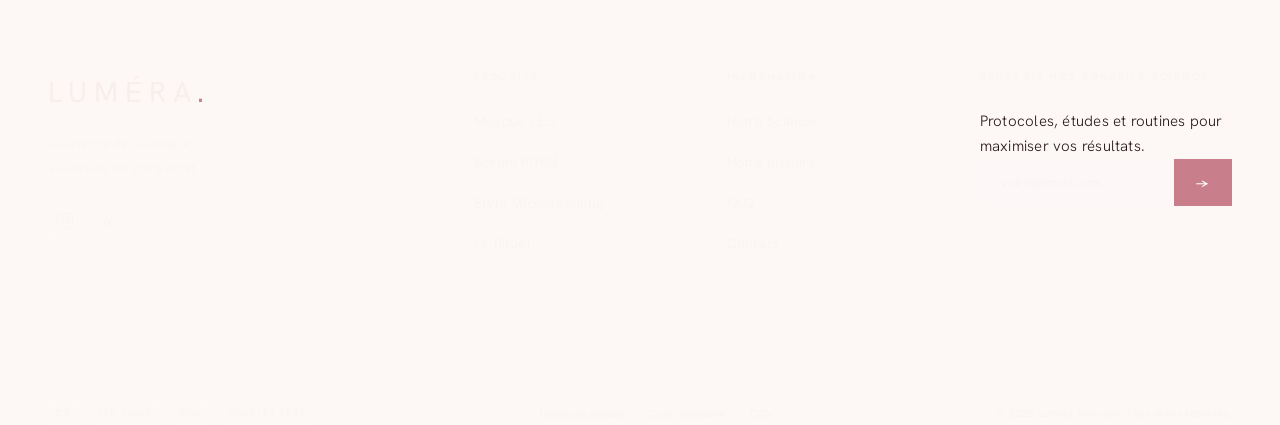
==== commit afc8d584: "Deploy prep: .gitignore + corrections récentes (galerie coffret, styles) Co-Authored-By: Claude Sonn" ====
--- a/about.html
+++ b/about.html
@@ -10,7 +10,7 @@
     <link rel="preconnect" href="https://fonts.gstatic.com" crossorigin>
     <link href="https://fonts.googleapis.com/css2?family=Hanken+Grotesk:wght@300;400;500;600;700&display=swap" rel="stylesheet" media="print" onload="this.media='all'">
 <noscript><link href="https://fonts.googleapis.com/css2?family=Hanken+Grotesk:wght@300;400;500;600;700&display=swap" rel="stylesheet"></noscript>
-    <link rel="stylesheet" href="styles.css?v=22">
+    <link rel="stylesheet" href="styles.css?v=25">
     <style>
         /* ─── SCIENCE PAGE OVERRIDES ─── */
         .science-hero {
@@ -862,9 +862,9 @@
                 <li><a href="about.html" class="active" aria-current="page">Notre Science</a></li>
             </ul>
             <div class="nav-actions">
-                <button class="cart-btn" aria-label="Ouvrir le panier">
-                    <svg width="20" height="20" viewBox="0 0 24 24" fill="none" stroke="currentColor" stroke-width="1.5"><path d="M6 2L3 6v14a2 2 0 002 2h14a2 2 0 002-2V6l-3-4z"/><line x1="3" y1="6" x2="21" y2="6"/><path d="M16 10a4 4 0 01-8 0"/></svg>
-                    <span class="cart-count">0</span>
+                <button class="nav-cart" aria-label="Ouvrir le panier" onclick="window.openCart?openCart():location.href='index.html'">
+                    <svg viewBox="0 0 24 24"><path d="M6 7h12l-1 13H7L6 7z"></path><path d="M9 7a3 3 0 0 1 6 0"></path></svg>
+                    <span class="cart-btn">Panier (<span class="cart-count">0</span>)</span>
                 </button>
                 <button class="nav-burger" id="navBurger" aria-label="Menu"><span></span><span></span><span></span></button>
             </div>
--- a/styles.css
+++ b/styles.css
@@ -246,10 +246,26 @@
 .lm-pop-form button:hover { background: var(--c-accent-dark); }
 .lm-pop-ok { display: none; font-size: .95rem; color: var(--c-accent-dark); font-weight: 500; margin: 1rem 0 0; }
 .lm-pop-fine { font-size: .7rem; color: var(--c-text-light); margin-top: 1rem; }
+.nav-cart {
+    display: inline-flex;
+    align-items: center;
+    gap: 0.55rem;
+    background: none;
+    border: 1px solid var(--c-border, #e7d8d3);
+    border-radius: 100px;
+    padding: 0.5rem 1.05rem 0.5rem 0.9rem;
+    cursor: pointer;
+    color: var(--c-text-main);
+    font-family: var(--font-sans);
+    transition: var(--t-fast);
+}
+.nav-cart:hover { border-color: var(--c-text-main); background: rgba(80,30,40,.04); }
+.nav-cart svg { width: 18px; height: 18px; fill: none; stroke: currentColor; stroke-width: 1.6; }
+.nav-cart .cart-count { font-size: 0.74rem; font-weight: 600; letter-spacing: 0.06em; }
 .cart-btn {
     background: none;
-    border: 1px solid var(--c-border);
-    padding: 0.6rem 1.4rem;
+    border: none;
+    padding: 0;
     font-size: 0.7rem;
     text-transform: uppercase;
     letter-spacing: 0.14em;
@@ -257,11 +273,6 @@
     color: var(--c-text-main);
     transition: var(--t-fast);
     font-family: var(--font-sans);
-}
-.cart-btn:hover {
-    background: var(--c-text-main);
-    border-color: var(--c-text-main);
-    color: var(--c-bg);
 }
 
 /* =========================================
@@ -1900,6 +1911,9 @@
     }
     body.menu-open .nav-links { transform: translateX(0); }
     body.menu-open { overflow: hidden; }
+    /* Le header a un backdrop-filter qui devient bloc conteneur du menu fixed et le confine à sa hauteur.
+       On le neutralise à l'ouverture pour que le menu couvre tout le viewport. */
+    body.menu-open #header, body.menu-open header { transition: none !important; -webkit-backdrop-filter: none !important; backdrop-filter: none !important; background: transparent !important; box-shadow: none !important; border-bottom: none !important; }
     .nav-links a {
         font-family: var(--font-serif, 'Hanken Grotesk', sans-serif);
         font-size: 1.9rem;
@@ -1954,6 +1968,20 @@
 .satc-btn:hover{background:var(--c-text-main);transform:translateY(-1px)}
 @media(max-width:560px){.satc-inner{padding:0 1rem;gap:.8rem}.satc-thumb{display:none}.satc-btn{padding:.95rem 1.2rem;flex:1;justify-content:center;font-size:.66rem}.satc-name{font-size:1rem}}
 
+
+/* Sticky add-to-cart : prix insécable (le € ne tombe plus à la ligne) + un peu plus compact */
+.sticky-bar .sticky-price, .satc-price, .satc-price strong { white-space: nowrap; }
+.satc-name, .sticky-bar .sticky-name { white-space: nowrap; overflow: hidden; text-overflow: ellipsis; }
+@media (max-width: 560px) {
+  .satc-price { font-size: .8rem; }
+  .satc-btn { letter-spacing: .06em; }
+  .sticky-bar { padding: 0.7rem 0.9rem; gap: 0.6rem; }
+  .sticky-bar > div { min-width: 0; flex: 1 1 auto; }
+  .sticky-bar > div > div + div { display: none; }   /* masque le méta (Édition Fondatrice · 30j) sur mobile */
+  .sticky-bar .sticky-name { font-size: 0.9rem; }
+  .sticky-bar .sticky-price { font-size: 0.95rem; }
+  .sticky-bar .btn { flex-shrink: 0; padding: 0.8rem 1.1rem; font-size: 0.64rem; letter-spacing: 0.05em; }
+}
 
 /* PERFORMANCE OPTS */
 .reviews, .faq, .features, .section-ingredients { /* removed content-visibility due to scroll bugs */ }
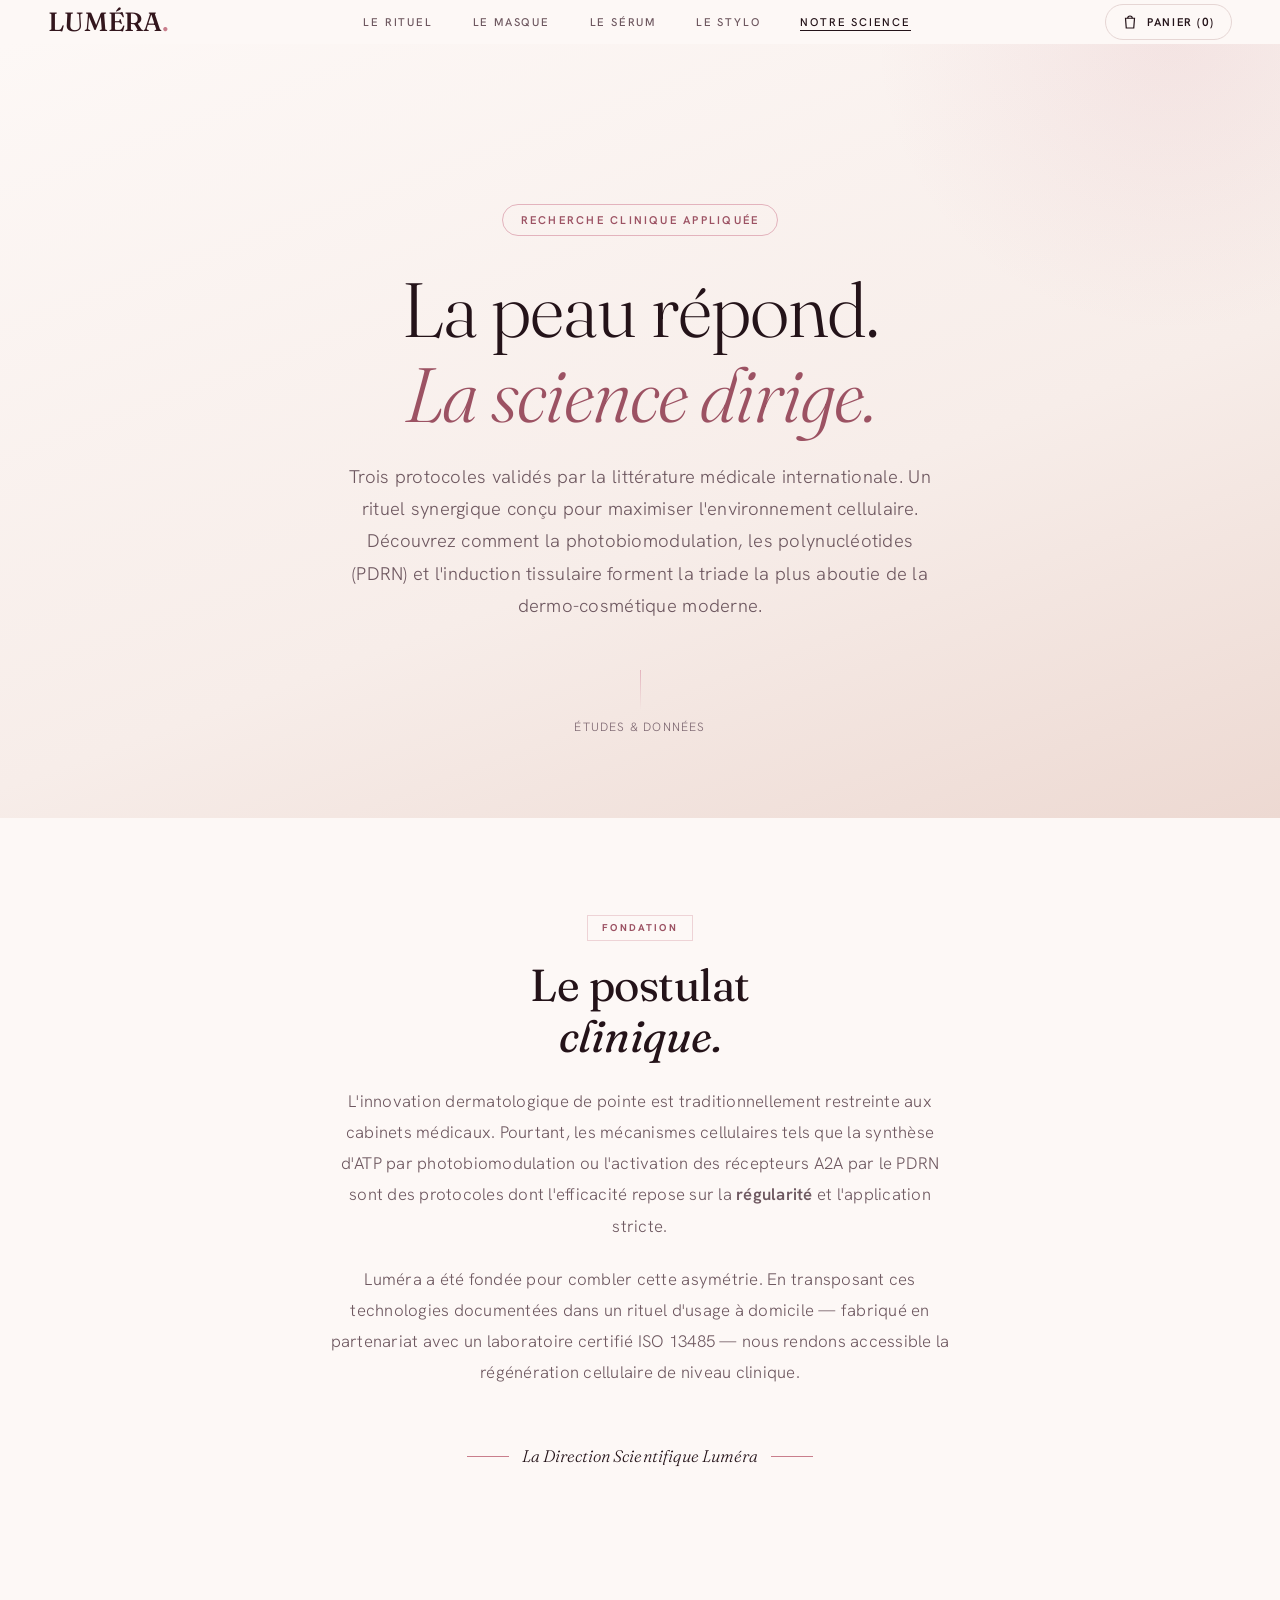
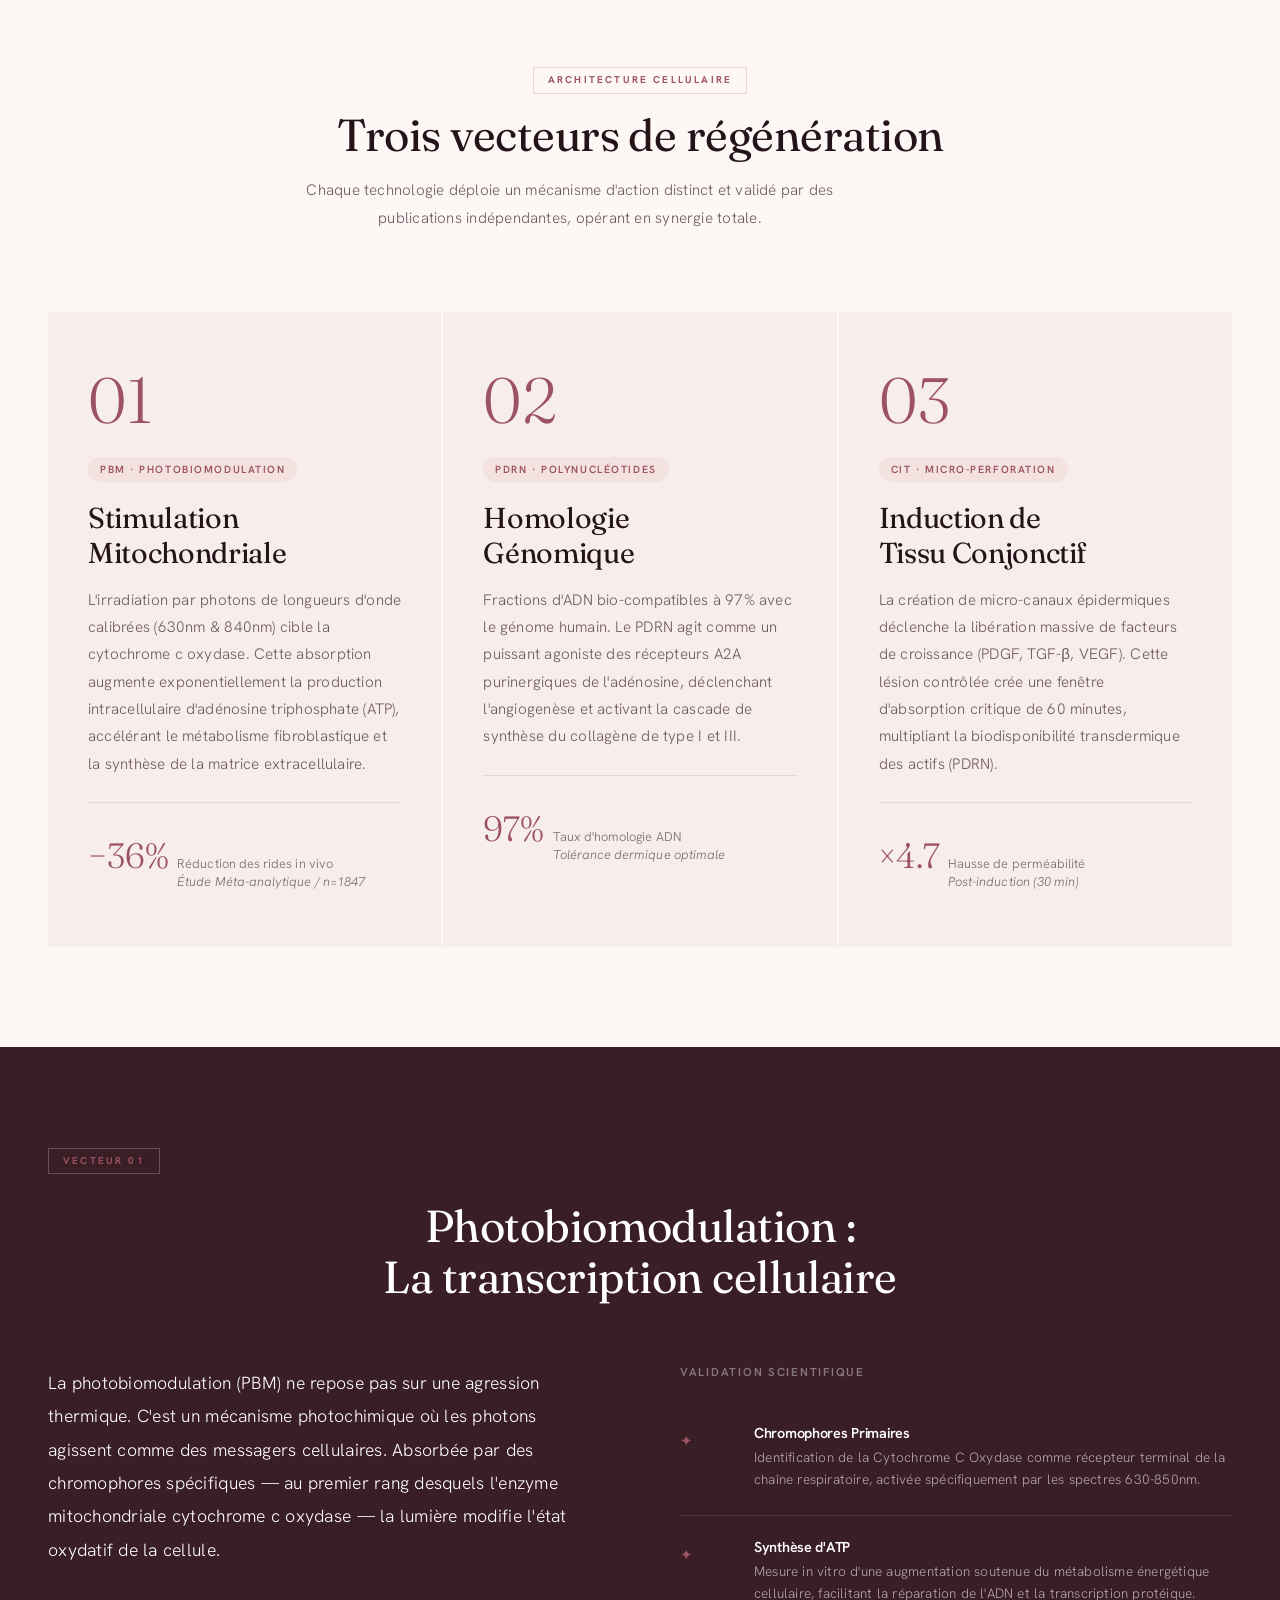
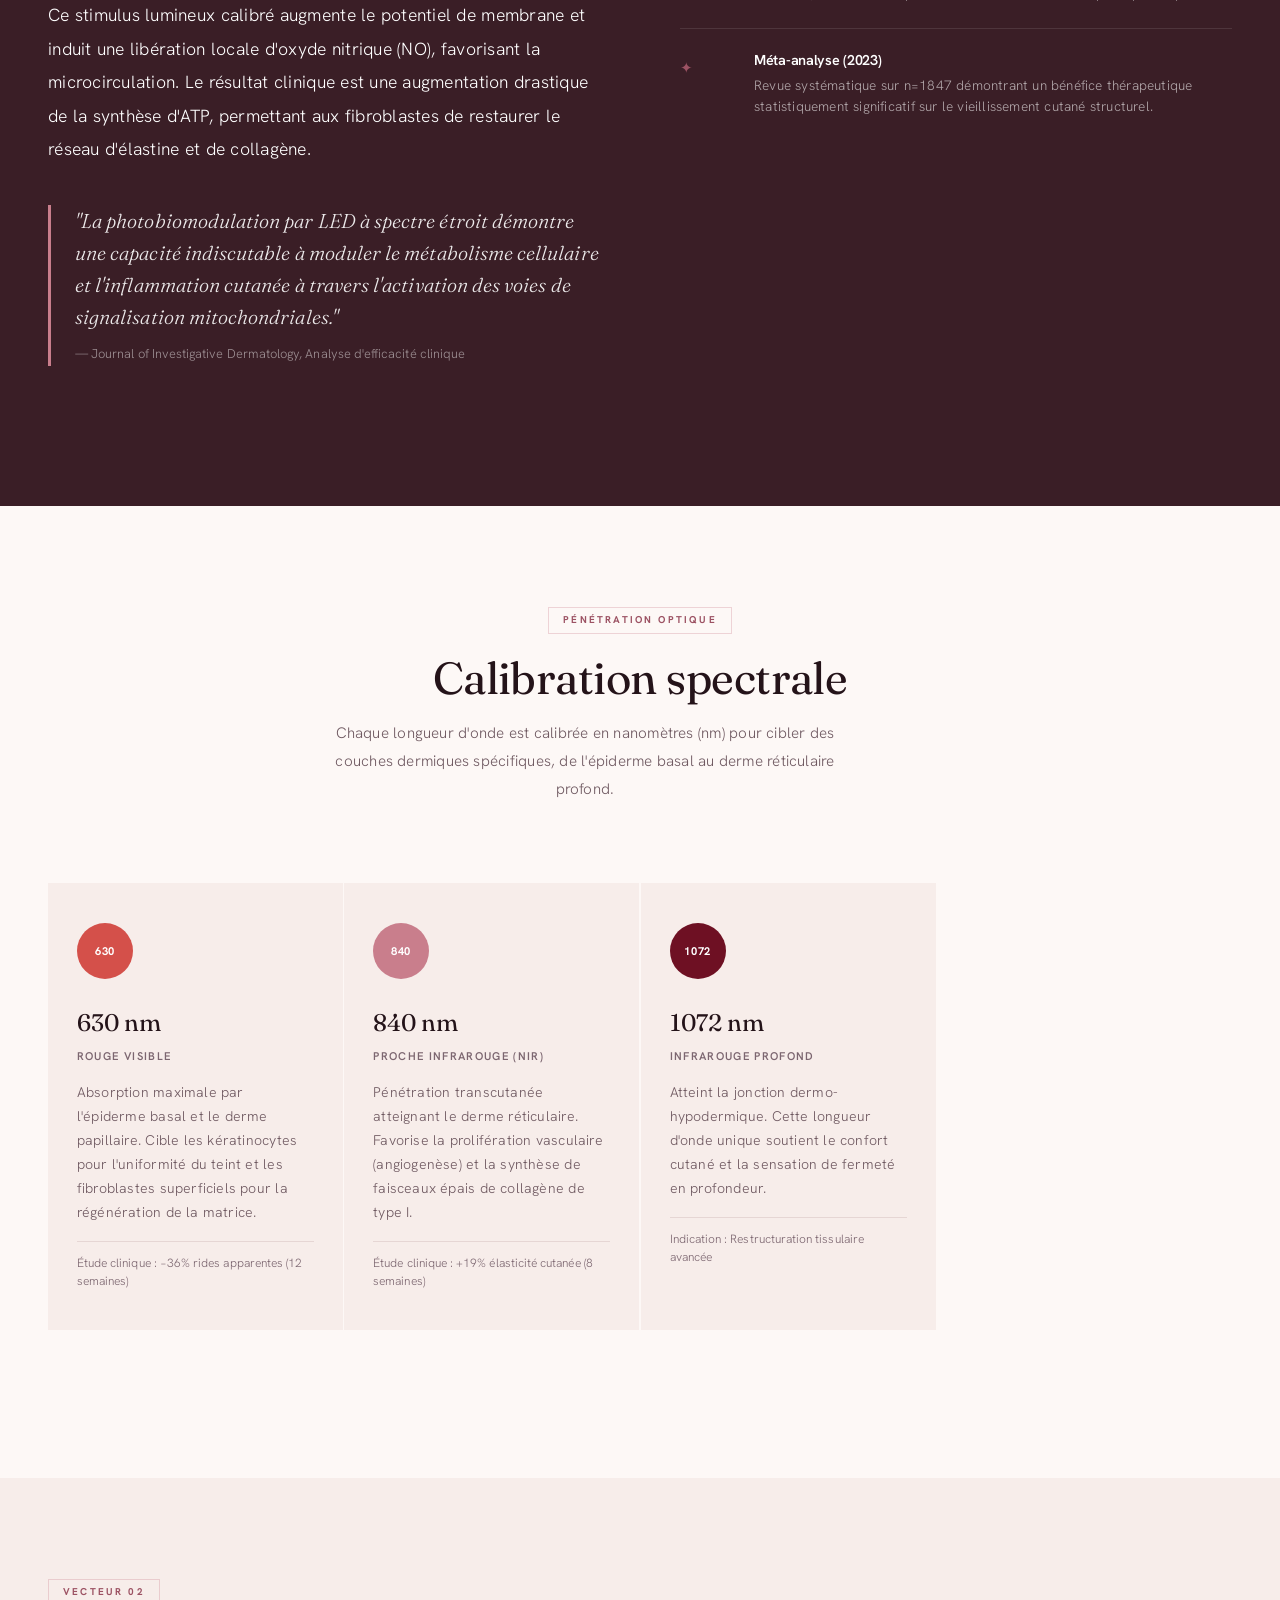
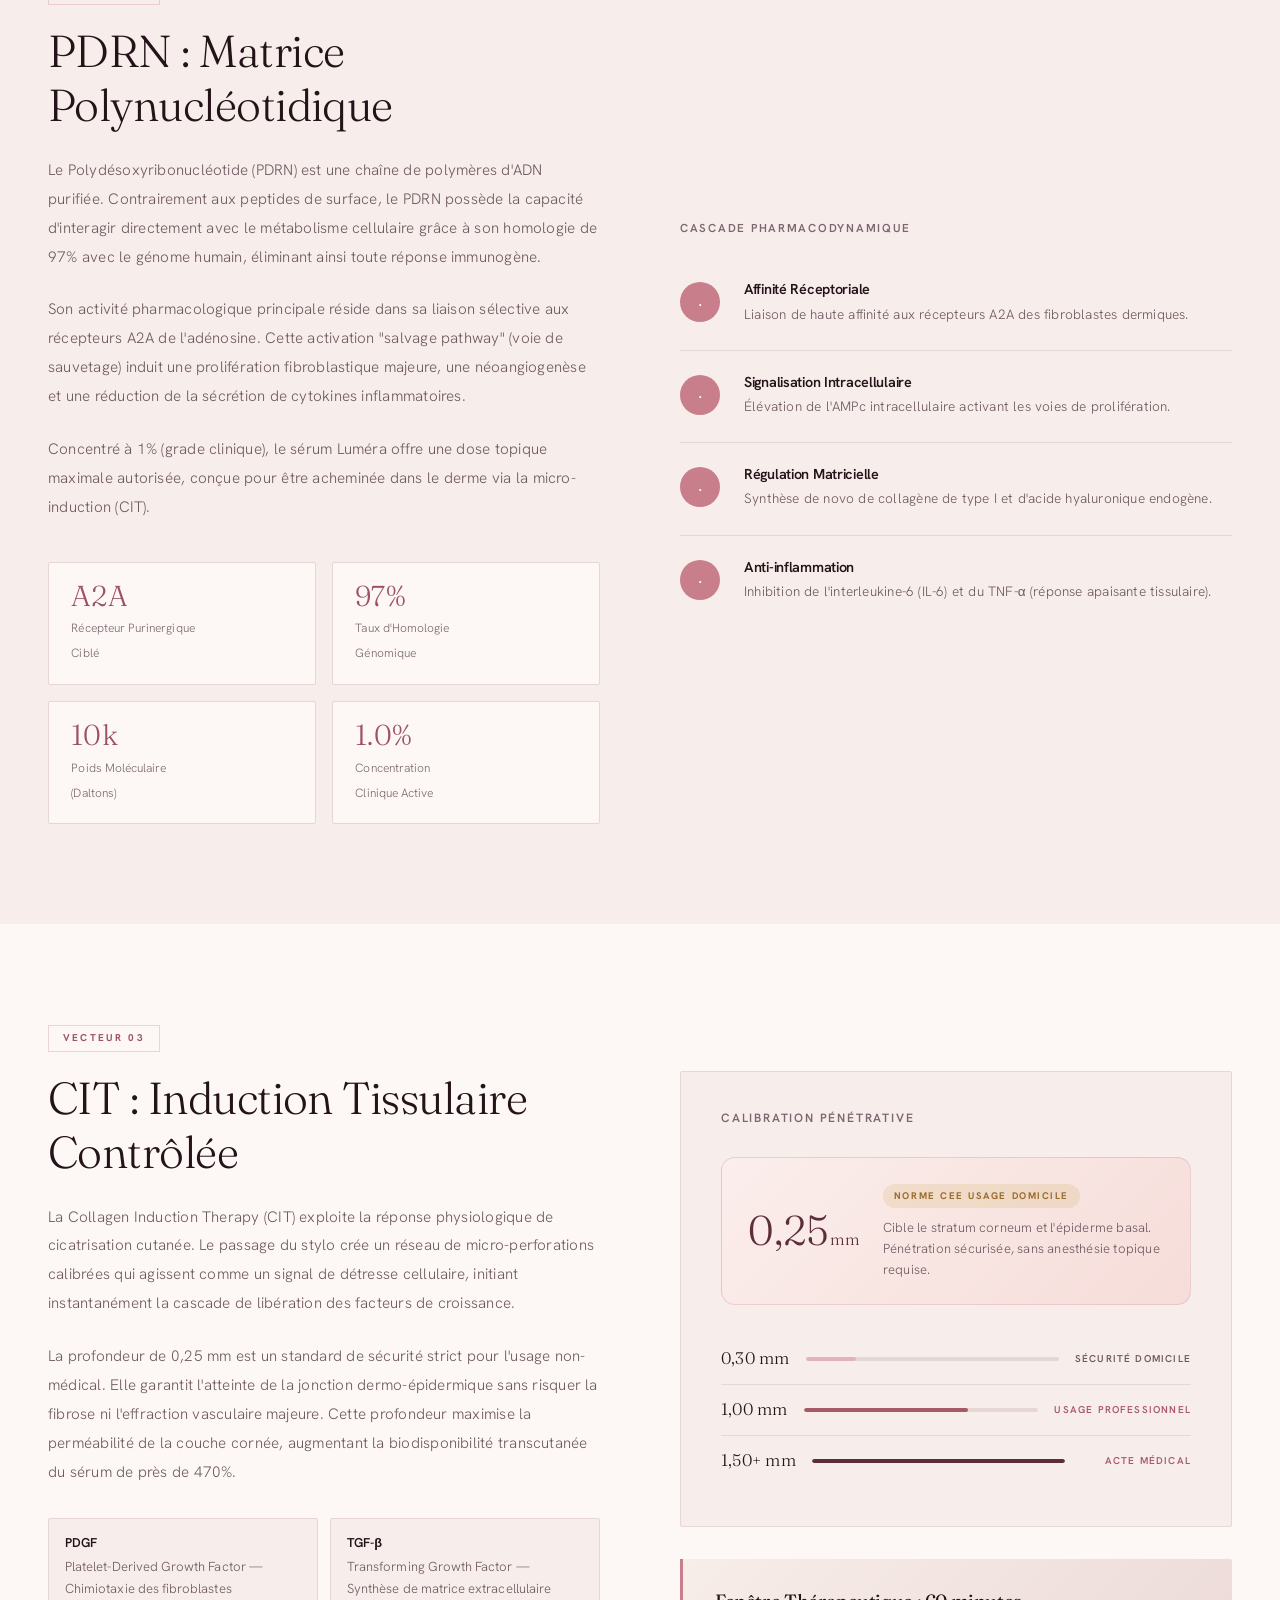
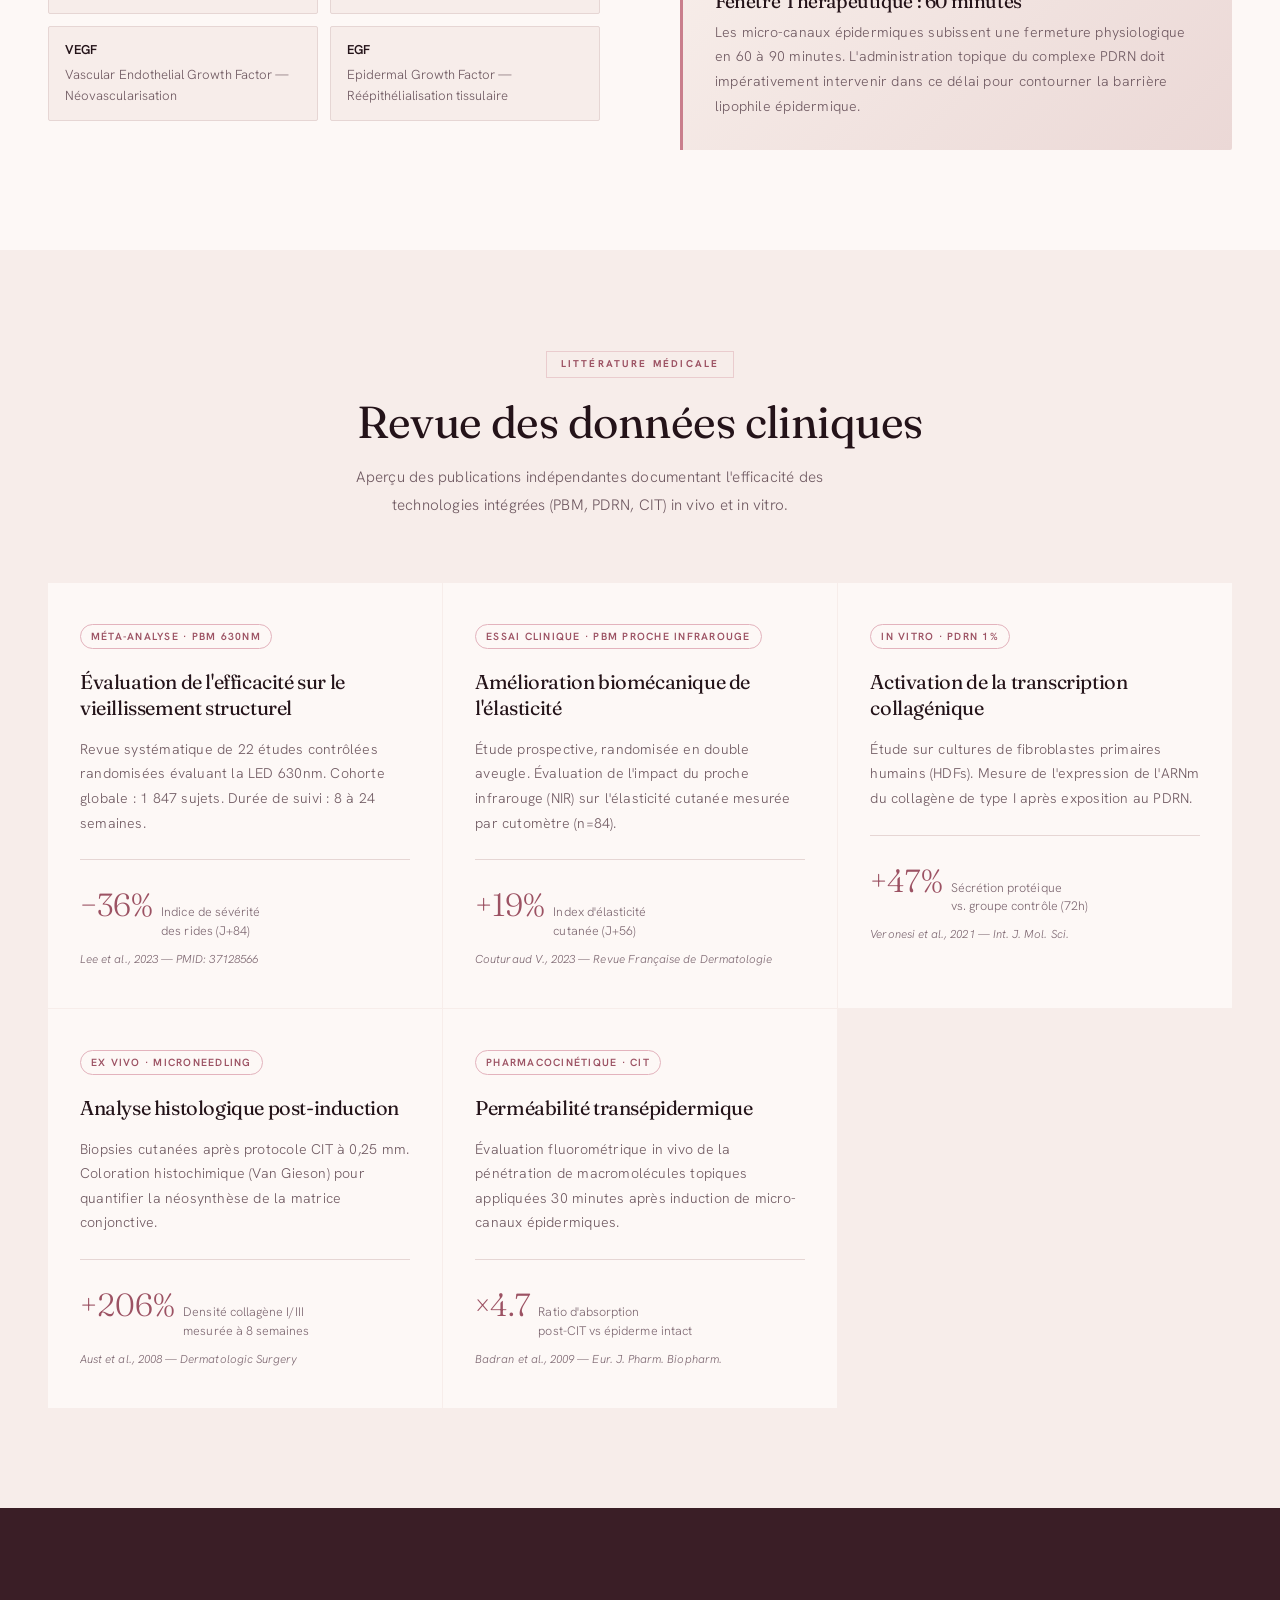
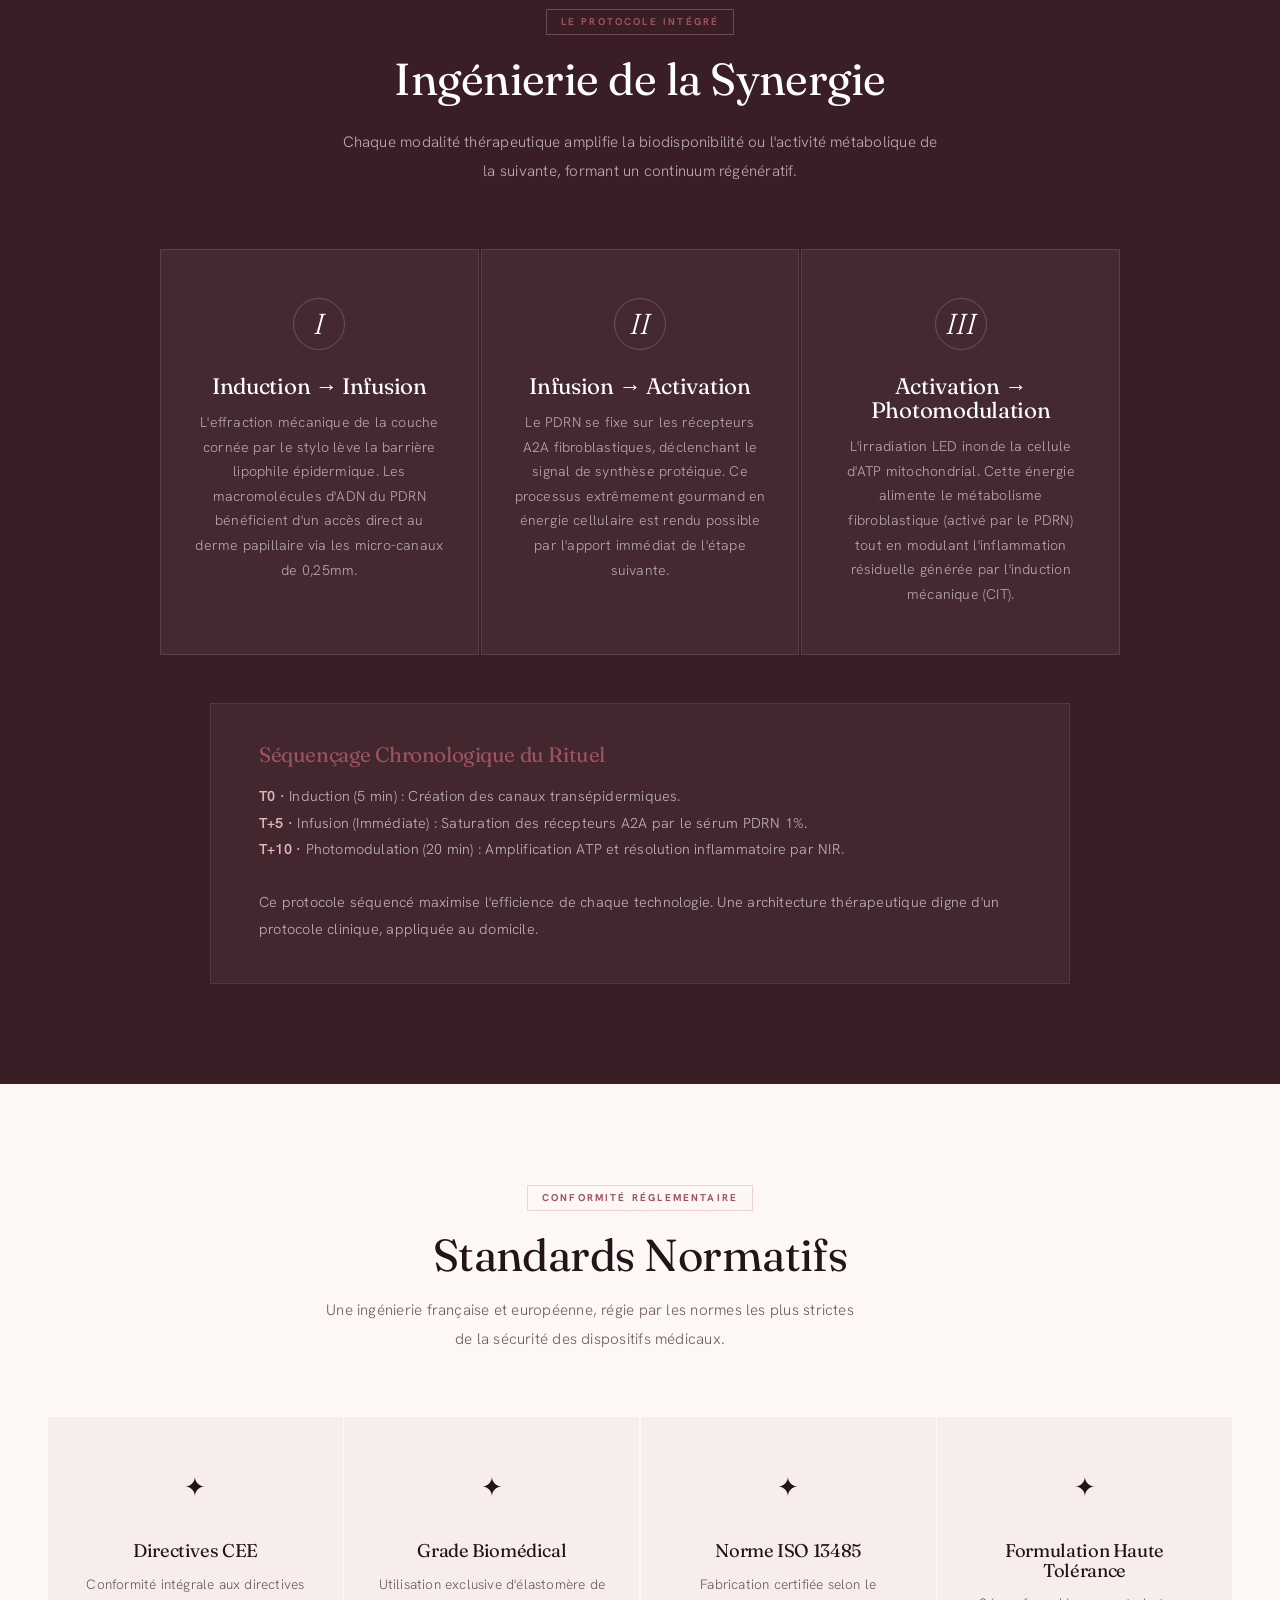
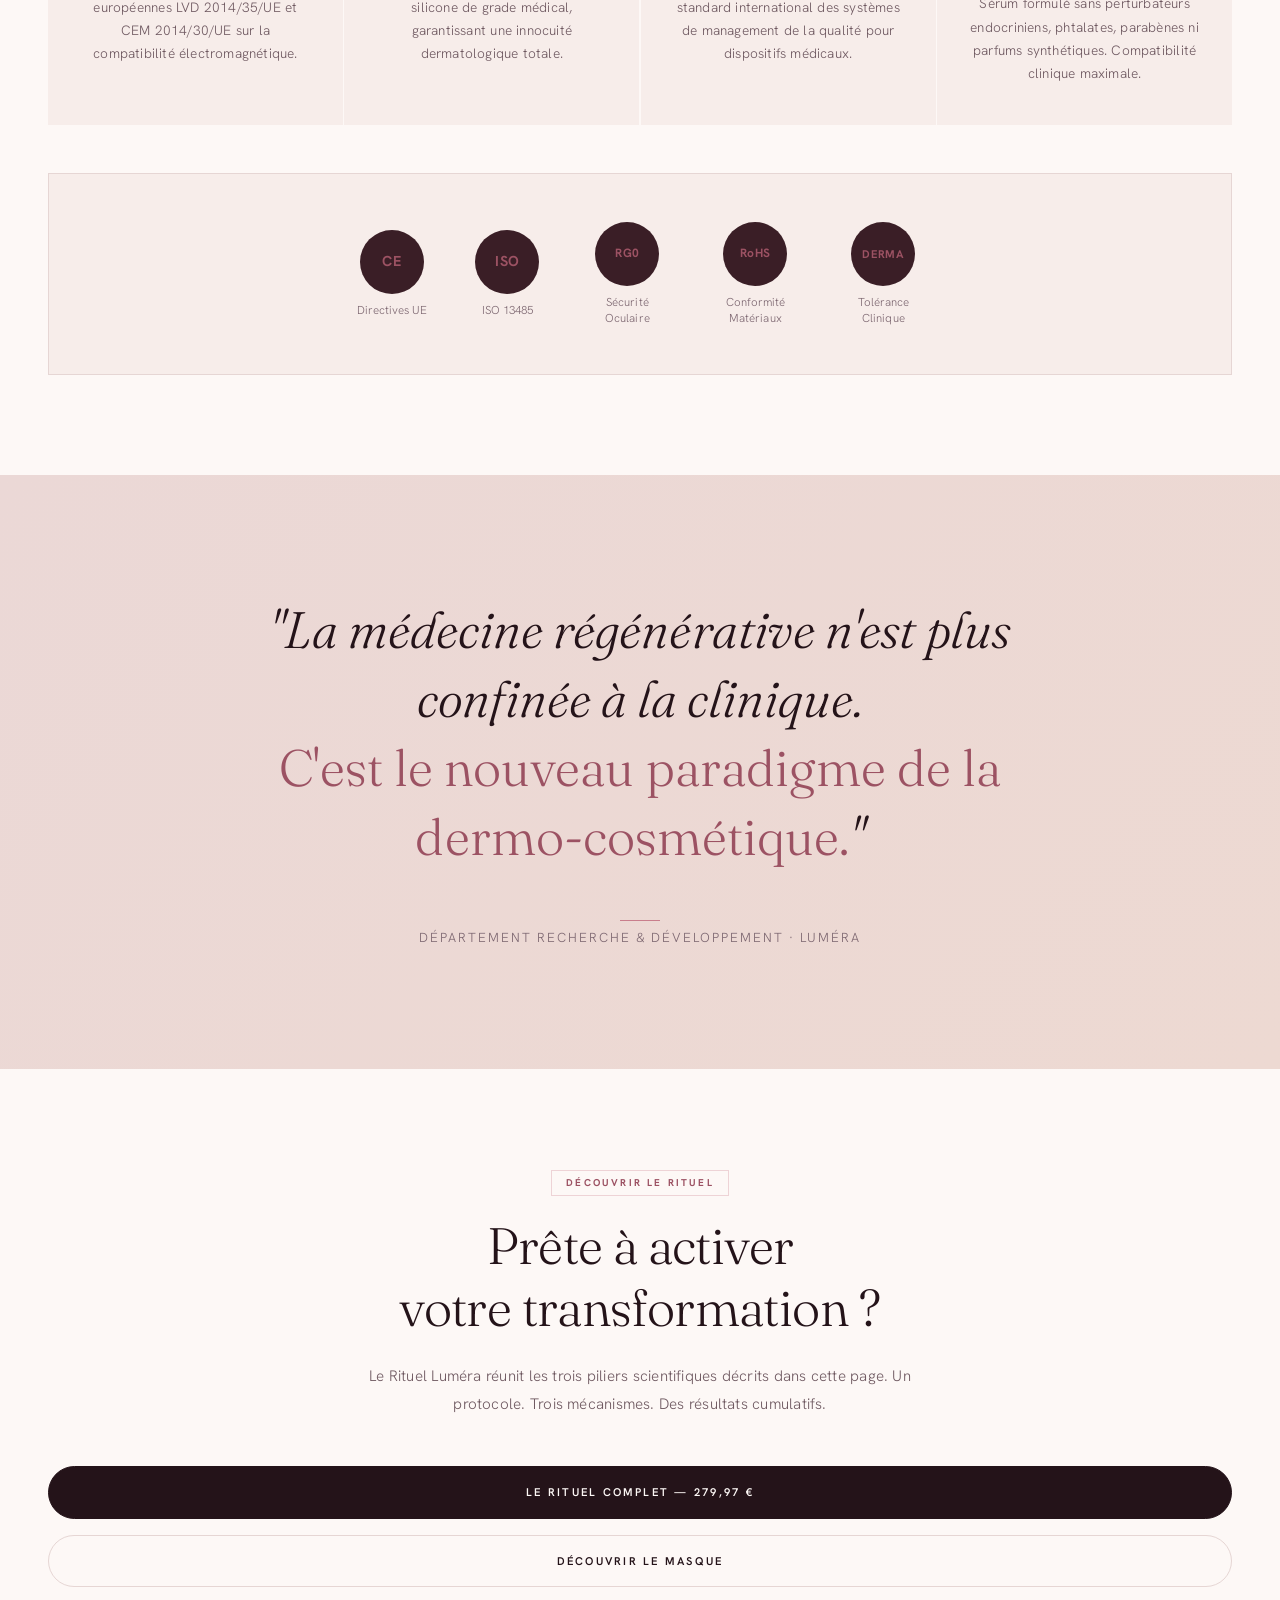
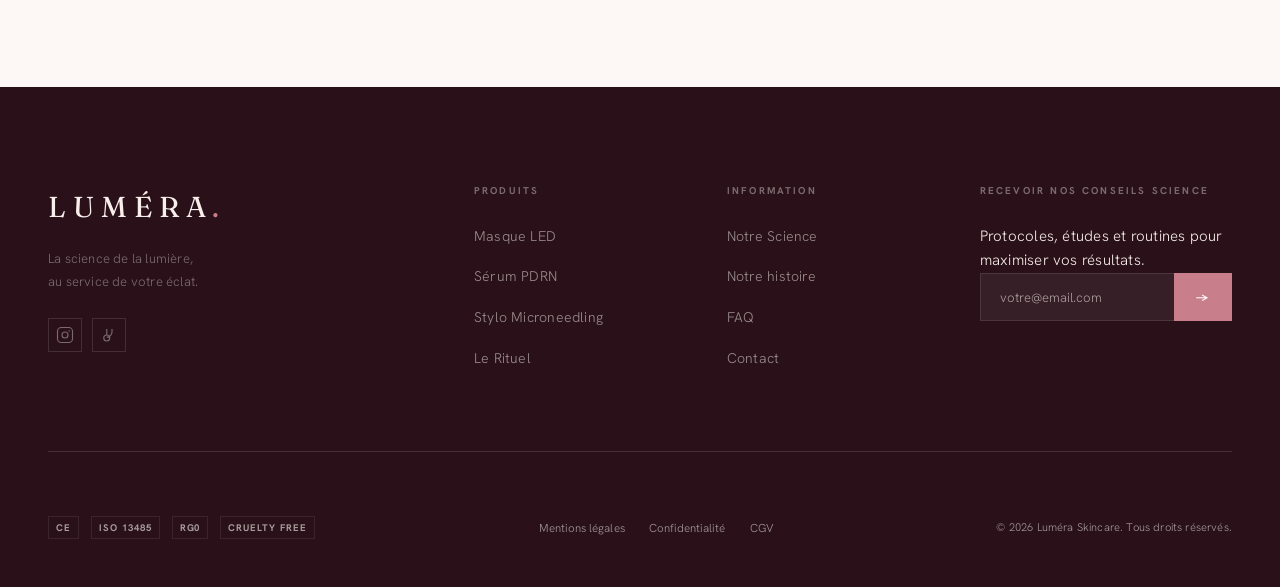
==== commit b670f560: "Audit juin 2026 + corrections site & playbook TikTok Corrections: Fraunces activee (--serif/--font-s" ====
--- a/about.html
+++ b/about.html
@@ -6,11 +6,17 @@
     <title>Notre Science | LUMÉRA SKINCARE</title>
     <link rel="canonical" href="https://lumera-skincare.com/about.html">
     <meta name="description" content="Découvrez la science derrière Luméra — photobiomodulation, PDRN et microneedling : trois technologies cliniquement validées, réunies dans un rituel unique.">
+    <meta property="og:title" content="Notre Science | LUMÉRA SKINCARE">
+    <meta property="og:description" content="Découvrez la science derrière Luméra — photobiomodulation, PDRN et microneedling : trois technologies cliniquement validées, réunies dans un rituel unique.">
+    <meta property="og:image" content="https://lumera-skincare.com/assets/coffret-hero.webp">
+    <meta property="og:url" content="https://lumera-skincare.com/about.html">
+    <meta property="og:type" content="website">
     <link rel="preconnect" href="https://fonts.googleapis.com">
     <link rel="preconnect" href="https://fonts.gstatic.com" crossorigin>
     <link href="https://fonts.googleapis.com/css2?family=Hanken+Grotesk:wght@300;400;500;600;700&display=swap" rel="stylesheet" media="print" onload="this.media='all'">
 <noscript><link href="https://fonts.googleapis.com/css2?family=Hanken+Grotesk:wght@300;400;500;600;700&display=swap" rel="stylesheet"></noscript>
-    <link rel="stylesheet" href="styles.css?v=25">
+    <link href="https://fonts.googleapis.com/css2?family=Fraunces:ital,opsz,wght@0,9..144,300..600;1,9..144,300..600&display=swap" rel="stylesheet">
+    <link rel="stylesheet" href="styles.css?v=28">
     <style>
         /* ─── SCIENCE PAGE OVERRIDES ─── */
         .science-hero {
@@ -916,7 +922,7 @@
                     <span class="pillar-number">01</span>
                     <span class="pillar-tag">PBM · Photobiomodulation</span>
                     <h3>Stimulation<br>Mitochondriale</h3>
-                    <p>L'irradiation par photons de longueurs d'onde calibrées (633nm & 830nm) cible la cytochrome c oxydase. Cette absorption augmente exponentiellement la production intracellulaire d'adénosine triphosphate (ATP), accélérant le métabolisme fibroblastique et la synthèse de la matrice extracellulaire.</p>
+                    <p>L'irradiation par photons de longueurs d'onde calibrées (630nm & 840nm) cible la cytochrome c oxydase. Cette absorption augmente exponentiellement la production intracellulaire d'adénosine triphosphate (ATP), accélérant le métabolisme fibroblastique et la synthèse de la matrice extracellulaire.</p>
                     <div class="pillar-stat">
                         <span class="pillar-stat-value">−36%</span>
                         <span class="pillar-stat-label">Réduction des rides in vivo<br><em>Étude Méta-analytique / n=1847</em></span>
@@ -1011,7 +1017,7 @@
                     <div class="wl-evidence">Étude clinique : −36% rides apparentes (12 semaines)</div>
                 </div>
                 <div class="wl-card">
-                    <div class="wl-dot-lg" style="background:#8B5CF6;">840</div>
+                    <div class="wl-dot-lg" style="background:#C97E8C;">840</div>
                     <div class="wl-nm">840 nm</div>
                     <div class="wl-name">Proche Infrarouge (NIR)</div>
                     <p>Pénétration transcutanée atteignant le derme réticulaire. Favorise la prolifération vasculaire (angiogenèse) et la synthèse de faisceaux épais de collagène de type I.</p>
@@ -1021,7 +1027,7 @@
                     <div class="wl-dot-lg" style="background:#6E1023;">1072</div>
                     <div class="wl-nm">1072 nm</div>
                     <div class="wl-name">Infrarouge Profond</div>
-                    <p>Atteint la jonction dermo-hypodermique. Cette longueur d'onde unique module l'expression des gènes pro-inflammatoires et agit sur la restructuration profonde des tissus adipeux sous-cutanés.</p>
+                    <p>Atteint la jonction dermo-hypodermique. Cette longueur d'onde unique soutient le confort cutané et la sensation de fermeté en profondeur.</p>
                     <div class="wl-evidence">Indication : Restructuration tissulaire avancée</div>
                 </div>
             </div>
@@ -1186,7 +1192,7 @@
                     <div class="study-source">Lee et al., 2023 — PMID: 37128566</div>
                 </div>
                 <div class="study-card">
-                    <span class="study-tag">Essai Clinique · PBM 830nm</span>
+                    <span class="study-tag">Essai Clinique · PBM proche infrarouge</span>
                     <h4>Amélioration biomécanique de l'élasticité</h4>
                     <p>Étude prospective, randomisée en double aveugle. Évaluation de l'impact du proche infrarouge (NIR) sur l'élasticité cutanée mesurée par cutomètre (n=84).</p>
                     <div class="study-result">
@@ -1194,16 +1200,6 @@
                         <span class="study-result-detail">Index d'élasticité<br>cutanée (J+56)</span>
                     </div>
                     <div class="study-source">Couturaud V., 2023 — Revue Française de Dermatologie</div>
-                </div>
-                <div class="study-card">
-                    <span class="study-tag">Essai Clinique · Acné & LED</span>
-                    <h4>Réduction du grade inflammatoire acnéique</h4>
-                    <p>Étude contrôlée sur 86 sujets présentant une acné légère à modérée (grade I-II). Utilisation de LED bleues 470nm, bi-quotidiennement sur 12 semaines.</p>
-                    <div class="study-result">
-                        <span class="study-result-value">−53%</span>
-                        <span class="study-result-detail">Comptage lésionnel<br>inflammatoire (J+84)</span>
-                    </div>
-                    <div class="study-source">J. Clin. Aesthet. Dermatol., 2021</div>
                 </div>
                 <div class="study-card">
                     <span class="study-tag">In Vitro · PDRN 1%</span>
@@ -1265,7 +1261,7 @@
                 <h4>Séquençage Chronologique du Rituel</h4>
                 <p>
                     <strong style="color:var(--c-accent-light);">T0 ·</strong> Induction (5 min) : Création des canaux transépidermiques.
-                    <br><strong style="color:var(--c-accent-light);">T+5 ·</strong> Infusion (Immédial) : Saturation des récepteurs A2A par le sérum PDRN 1%.
+                    <br><strong style="color:var(--c-accent-light);">T+5 ·</strong> Infusion (Immédiate) : Saturation des récepteurs A2A par le sérum PDRN 1%.
                     <br><strong style="color:var(--c-accent-light);">T+10 ·</strong> Photomodulation (20 min) : Amplification ATP et résolution inflammatoire par NIR.
                     <br><br>Ce protocole séquencé maximise l'efficience de chaque technologie. Une architecture thérapeutique digne d'un protocole clinique, appliquée au domicile.
                 </p>
@@ -1278,7 +1274,7 @@
             <div style="text-align:center;max-width:640px;margin:0 auto 0;">
                 <div class="section-eyebrow">Conformité Réglementaire</div>
                 <h2 class="section-title">Standards Normatifs</h2>
-                <p class="section-subtitle">Une ingénierie suisse et européenne, régie par les normes les plus strictes de la sécurité des dispositifs médicaux.</p>
+                <p class="section-subtitle">Une ingénierie française et européenne, régie par les normes les plus strictes de la sécurité des dispositifs médicaux.</p>
             </div>
             <div class="quality-grid">
                 <div class="quality-card">
@@ -1354,17 +1350,17 @@
     </section>
 
     <!-- ═══ FOOTER ═══ -->
-    <footer>
+    <footer class="site-footer">
         <div class="container">
             <div class="footer-grid">
                 <div class="footer-brand">
                     <a href="index.html" class="footer-logo">LUMÉRA<b>.</b></a>
                     <p>La science de la lumière,<br>au service de votre éclat.</p>
                     <div class="footer-social">
-                        <a href="#" aria-label="Instagram" class="social-link">
+                        <a href="https://www.instagram.com/maisonlumera01" target="_blank" rel="noopener" aria-label="Instagram" class="social-link">
                             <svg width="18" height="18" viewBox="0 0 24 24" fill="none" stroke="currentColor" stroke-width="1.5"><rect x="2" y="2" width="20" height="20" rx="5"/><circle cx="12" cy="12" r="4"/><circle cx="17.5" cy="6.5" r="1" fill="currentColor" stroke="none"/></svg>
                         </a>
-                        <a href="#" aria-label="TikTok" class="social-link">
+                        <a href="https://www.tiktok.com/@maisonlumera01" target="_blank" rel="noopener" aria-label="TikTok" class="social-link">
                             <svg width="18" height="18" viewBox="0 0 24 24" fill="none" stroke="currentColor" stroke-width="1.5"><path d="M9 12a4 4 0 100 8 4 4 0 000-8zm0 0V4m7 0v4a7 7 0 01-7 7"/></svg>
                         </a>
                     </div>
@@ -1391,7 +1387,7 @@
                     <h5>Recevoir nos conseils science</h5>
                     <p>Protocoles, études et routines pour maximiser vos résultats.</p>
                     <form class="newsletter-form" onsubmit="return false">
-                        <input type="email" placeholder="votre@email.com" aria-label="Email">
+                        <input type="email" placeholder="votre@email.com" aria-label="Email" autocomplete="email">
                         <button type="submit">→</button>
                     </form>
                 </div>
@@ -1444,7 +1440,7 @@
         }, { threshold: 0.3 });
         if (depthChart) barObs.observe(depthChart);
     </script>
-<div class="lm-pop-ov" id="lmPop"><div class="lm-pop"><button class="lm-pop-x" id="lmPopX" aria-label="Fermer">✕</button><span class="eyebrow">Le Cercle Fondateur</span><h3>Entrez dans le cercle.</h3><p>Série limitée 2026. Les fondatrices reçoivent l'accès prioritaire aux lancements et un avantage réservé à leur première commande.</p><form class="lm-pop-form" id="lmPopForm" action="https://formspree.io/f/mgobpdlw" method="POST"><input type="email" name="email" required placeholder="Votre e-mail"><button type="submit">Rejoindre le Cercle</button></form><p class="lm-pop-ok" id="lmPopOk">Bienvenue dans le Cercle ✦ surveillez votre boîte mail.</p><p class="lm-pop-fine">Pas de spam. Désinscription en un clic.</p></div></div><script>(function(){var p=document.getElementById("lmPop");if(!p)return;var K="lm_pop_seen";function show(){if(localStorage.getItem(K))return;p.classList.add("active")}function dis(){p.classList.remove("active");localStorage.setItem(K,"1")}if(!localStorage.getItem(K)){setTimeout(show,12000);document.addEventListener("mouseout",function(e){if(e.clientY<=0)show()})}document.getElementById("lmPopX").addEventListener("click",dis);p.addEventListener("click",function(e){if(e.target===p)dis()});addEventListener("keydown",function(e){if(e.key==="Escape")dis()});var f=document.getElementById("lmPopForm");if(f)f.addEventListener("submit",function(e){e.preventDefault();function ok(){f.style.display="none";document.getElementById("lmPopOk").style.display="block";localStorage.setItem(K,"1")}fetch(f.action,{method:"POST",body:new FormData(f),headers:{Accept:"application/json"}}).then(ok).catch(ok)})})();</script>
+<div class="lm-pop-ov" id="lmPop"><div class="lm-pop"><button class="lm-pop-x" id="lmPopX" aria-label="Fermer">✕</button><span class="eyebrow">Le Cercle Fondateur</span><h3>Entrez dans le cercle.</h3><p>Série limitée 2026. Les fondatrices reçoivent l'accès prioritaire aux lancements et un avantage réservé à leur première commande.</p><form class="lm-pop-form" id="lmPopForm" action="https://formspree.io/f/mgobpdlw" method="POST"><input type="email" name="email" required placeholder="Votre e-mail" autocomplete="email"><button type="submit">Rejoindre le Cercle</button></form><p class="lm-pop-ok" id="lmPopOk">Bienvenue dans le Cercle ✦ surveillez votre boîte mail.</p><p class="lm-pop-fine">Pas de spam. Désinscription en un clic.</p></div></div><script>(function(){var p=document.getElementById("lmPop");if(!p)return;var K="lm_pop_seen";function show(){if(localStorage.getItem(K))return;p.classList.add("active")}function dis(){p.classList.remove("active");localStorage.setItem(K,"1")}if(!localStorage.getItem(K)){setTimeout(show,12000);document.addEventListener("mouseout",function(e){if(e.clientY<=0)show()})}document.getElementById("lmPopX").addEventListener("click",dis);p.addEventListener("click",function(e){if(e.target===p)dis()});addEventListener("keydown",function(e){if(e.key==="Escape")dis()});var f=document.getElementById("lmPopForm");if(f)f.addEventListener("submit",function(e){e.preventDefault();function ok(){f.style.display="none";document.getElementById("lmPopOk").style.display="block";localStorage.setItem(K,"1")}fetch(f.action,{method:"POST",body:new FormData(f),headers:{Accept:"application/json"}}).then(ok).catch(ok)})})();</script>
 
 <script src="analytics.js?v=2"></script>
 </body>
--- a/styles.css
+++ b/styles.css
@@ -2,7 +2,7 @@
    LUMÉRA SKINCARE — Design System v4.0
    Direction : Clinique Intime
    Refs : Augustinus Bader · Tamburins · CurrentBody
-   Typo : Cormorant Garamond + DM Sans
+   Typo : Fraunces (display) + Hanken Grotesk (texte)
    Palette : Crème rosé · Rose signature · Bordeaux profond
 ========================================= */
 
@@ -43,7 +43,7 @@
     --c-sale:         #9C4A55;
 
     /* ── Typo ── */
-    --font-serif:     'Hanken Grotesk', -apple-system, sans-serif;
+    --font-serif:     'Fraunces', Georgia, 'Times New Roman', serif;
     --font-sans:      'Hanken Grotesk', -apple-system, Helvetica, sans-serif;
 
     /* ── Transitions ── */
@@ -1251,7 +1251,7 @@
     display: flex;
     justify-content: space-between;
     align-items: center;
-    color: rgba(245,240,237,0.25);
+    color: rgba(245,240,237,0.62);
     font-size: 0.72rem;
     flex-wrap: wrap;
     gap: 1.5rem;
@@ -1821,7 +1821,7 @@
     font-size: 0.6rem;
     font-weight: 700;
     letter-spacing: 0.1em;
-    color: rgba(245,240,237,0.25);
+    color: rgba(245,240,237,0.62);
     text-transform: uppercase;
     padding: 3px 7px;
     border: 1px solid rgba(255,255,255,0.08);
@@ -2050,3 +2050,65 @@
 
 /* Sliders avant/apres : pas de label, juste l image */
 .ba-hero-tag{display:none!important}
+
+/* ===================== PANIER PREMIUM v2 ===================== */
+.cart-overlay{backdrop-filter:blur(3px);-webkit-backdrop-filter:blur(3px)}
+.cart-drawer{box-shadow:-26px 0 70px -24px rgba(58,30,38,.4)}
+
+/* Panier vide : on masque progression + footer (total 0EUR/bouton gris), l'etat vide porte ses propres CTA */
+.cart-drawer:has(.cart-items.is-empty) .cart-progress,
+.cart-drawer:has(.cart-items.is-empty) .cart-footer{display:none}
+.cart-items.is-empty{align-items:stretch;justify-content:flex-start;padding-top:2.2rem}
+
+/* Etat vide premium */
+.lm-empty{width:100%;display:flex;flex-direction:column;align-items:center;text-align:center}
+.lm-empty-ic{width:66px;height:66px;border-radius:50%;background:var(--c-surface);display:flex;align-items:center;justify-content:center;color:var(--c-accent);margin-bottom:1.15rem}
+.lm-empty-t{font-family:var(--font-serif);font-size:1.4rem;font-weight:400;color:var(--c-text-main);margin-bottom:.45rem}
+.lm-empty-s{font-size:.83rem;line-height:1.55;color:var(--c-text-light);max-width:290px;margin:0 auto 2rem}
+.lm-suggest{width:100%;display:flex;flex-direction:column;gap:.65rem;text-align:left}
+.lm-suggest-h{font-size:.64rem;letter-spacing:.18em;text-transform:uppercase;font-weight:700;color:var(--c-accent-dark);text-align:center;margin-bottom:.35rem}
+.lm-sug{display:flex;align-items:center;gap:.9rem;padding:.7rem;border:1px solid var(--c-border);border-radius:14px;background:rgba(255,255,255,.55);transition:transform .3s var(--ease-out),border-color .3s,box-shadow .3s}
+.lm-sug:hover{transform:translateY(-2px);border-color:var(--c-accent-light);box-shadow:0 10px 26px -14px rgba(156,82,99,.5)}
+.lm-sug img{width:54px;height:54px;border-radius:11px;object-fit:cover;flex-shrink:0}
+.lm-sug-info{flex:1;display:flex;flex-direction:column;min-width:0}
+.lm-sug-n{font-family:var(--font-serif);font-size:.96rem;color:var(--c-text-main);line-height:1.2}
+.lm-sug-p{font-size:.8rem;color:var(--c-text-light);font-weight:600;margin-top:.12rem}
+.lm-sug-add{width:36px;height:36px;flex-shrink:0;border-radius:50%;border:none;background:var(--c-accent);color:#fff;font-size:1.3rem;line-height:1;cursor:pointer;display:flex;align-items:center;justify-content:center;transition:background .2s,transform .25s var(--ease-out)}
+.lm-sug-add:hover{background:var(--c-accent-dark);transform:scale(1.12)}
+.lm-sug-add:active{transform:scale(.96)}
+
+/* Bouton commande premium (pill + lift + shine) */
+.cart-checkout{width:100%;padding:1.1rem;border:none;border-radius:100px;background:var(--c-accent);color:#fff;font-family:var(--font-sans);font-size:.78rem;font-weight:700;letter-spacing:.16em;text-transform:uppercase;cursor:pointer;position:relative;overflow:hidden;transition:transform .35s var(--ease-out),box-shadow .35s,background .3s}
+.cart-checkout:hover{background:var(--c-accent-dark);transform:translateY(-2px);box-shadow:0 16px 34px -14px rgba(156,82,99,.6)}
+.cart-checkout:active{transform:translateY(0)}
+.cart-checkout::after{content:"";position:absolute;top:0;left:-130%;width:60%;height:100%;background:linear-gradient(100deg,transparent,rgba(255,255,255,.4),transparent);transform:skewX(-18deg);pointer-events:none}
+.cart-checkout:hover::after{animation:lmShine .9s var(--ease-out)}
+@keyframes lmShine{to{left:140%}}
+
+/* Stagger entree des lignes a l'ouverture */
+@keyframes ciIn{from{opacity:0;transform:translateY(15px)}to{opacity:1;transform:none}}
+.cart-items.lm-stagger .ci-row,.cart-items.lm-stagger .lm-sug,.cart-items.lm-stagger .lm-empty>*{animation:ciIn .5s var(--ease-out) both}
+.cart-items.lm-stagger .ci-row:nth-child(2),.cart-items.lm-stagger .lm-suggest .lm-sug:nth-child(2){animation-delay:.06s}
+.cart-items.lm-stagger .ci-row:nth-child(3),.cart-items.lm-stagger .lm-suggest .lm-sug:nth-child(3){animation-delay:.12s}
+.cart-items.lm-stagger .ci-row:nth-child(4){animation-delay:.18s}
+.cart-items.lm-stagger .ci-row:nth-child(5){animation-delay:.24s}
+.cart-items.lm-stagger .ci-row:nth-child(n+6){animation-delay:.3s}
+
+/* Upsell contextuel en liste (compact pour ne pas comprimer les articles) */
+.cart-items{min-height:120px}
+.cart-upsell{display:flex;flex-direction:column;align-items:stretch;gap:.4rem;padding:.8rem 1.5rem;border-top:1px solid var(--c-border);background:var(--c-surface);max-height:42vh;overflow-y:auto}
+.cart-upsell-h{font-size:.62rem;letter-spacing:.16em;text-transform:uppercase;font-weight:700;color:var(--c-accent-dark);text-align:center;margin:0 0 .1rem}
+.cart-upsell .lm-sug{background:rgba(255,255,255,.7);padding:.5rem;gap:.7rem}
+.cart-upsell .lm-sug img{width:44px;height:44px;border-radius:9px}
+.cart-upsell .lm-sug-n{font-size:.88rem}
+.cart-upsell .lm-sug-p{font-size:.74rem}
+.cart-upsell .lm-sug-add{width:32px;height:32px;font-size:1.15rem}
+.lm-sug-note{font-style:normal;color:var(--c-accent-dark);font-weight:600}
+
+@media (prefers-reduced-motion:reduce){
+  .cart-checkout:hover::after{animation:none}
+  .cart-items.lm-stagger .ci-row,.cart-items.lm-stagger .lm-sug,.cart-items.lm-stagger .lm-empty>*{animation:none}
+  .cart-drawer{transition:none}
+}
+
+@media (prefers-reduced-motion:reduce){*,*::before,*::after{animation-duration:.001ms!important;animation-iteration-count:1!important;transition-duration:.001ms!important;scroll-behavior:auto!important}}
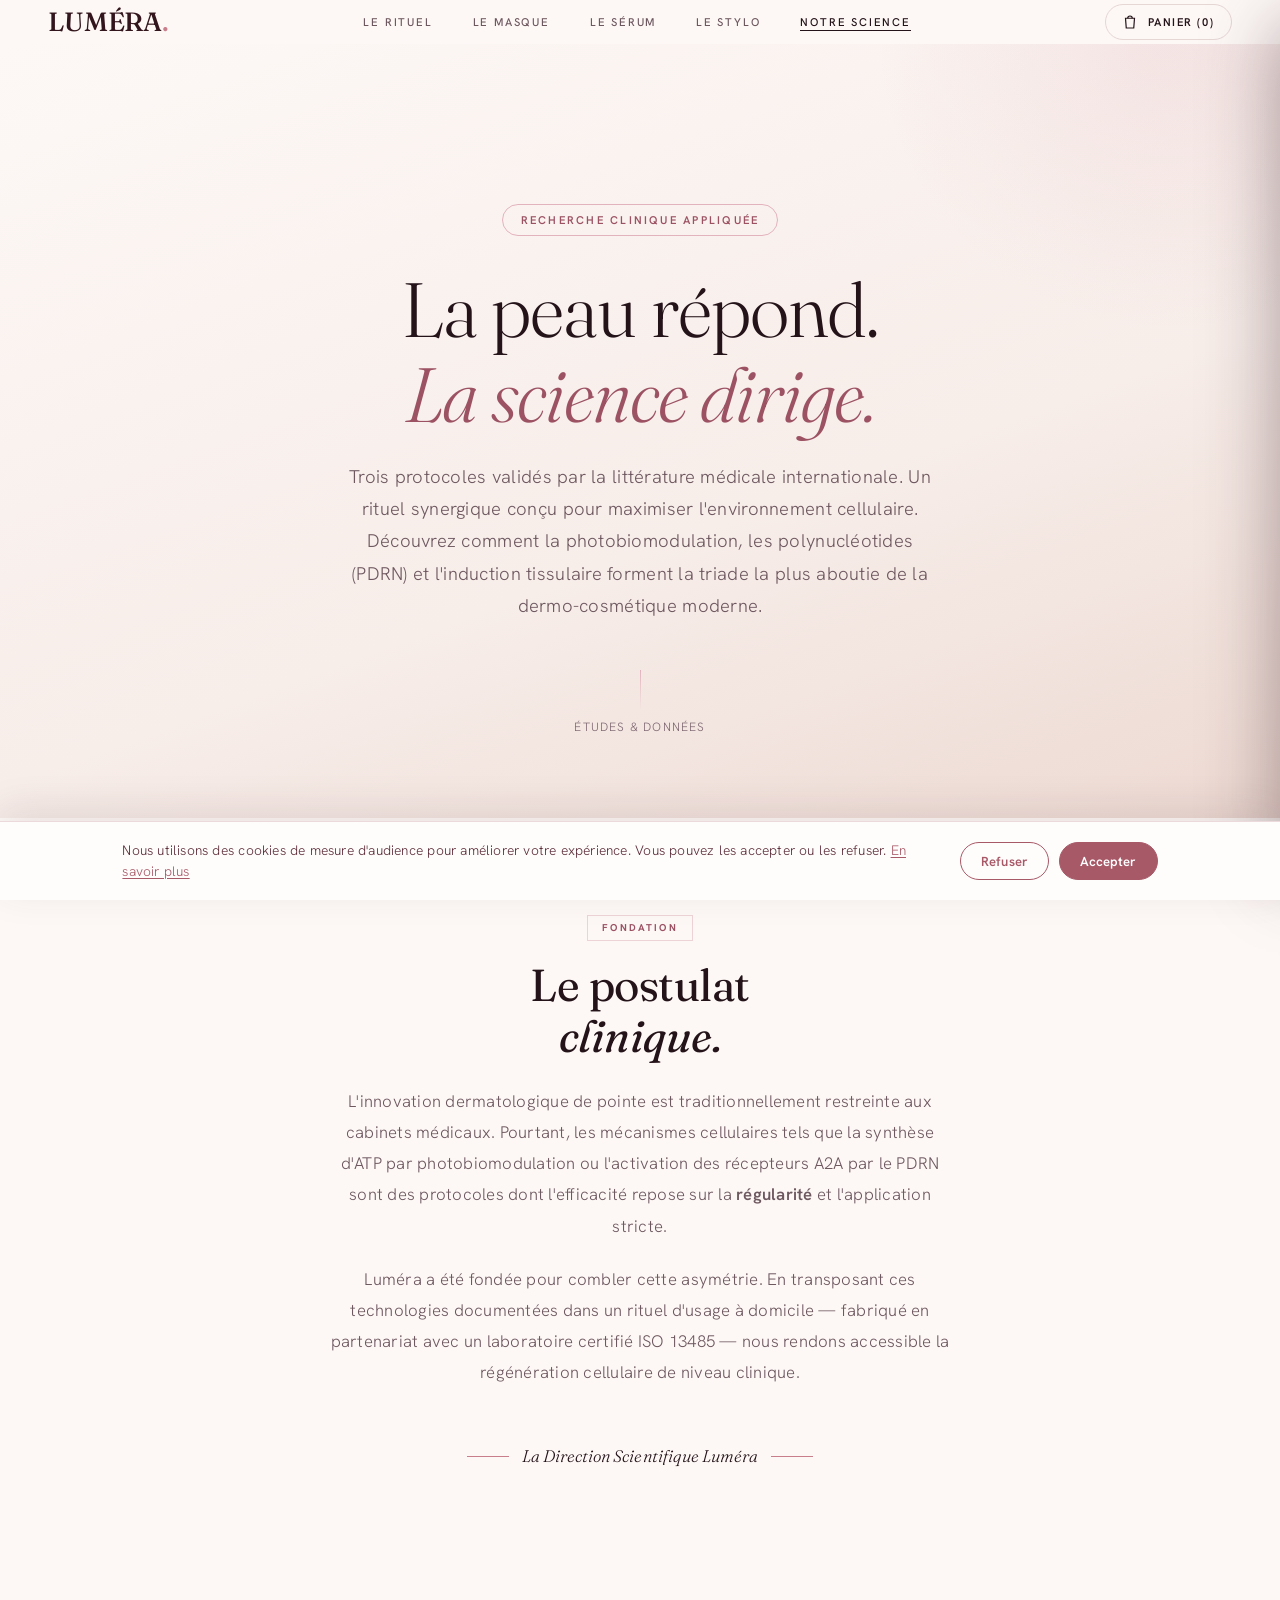
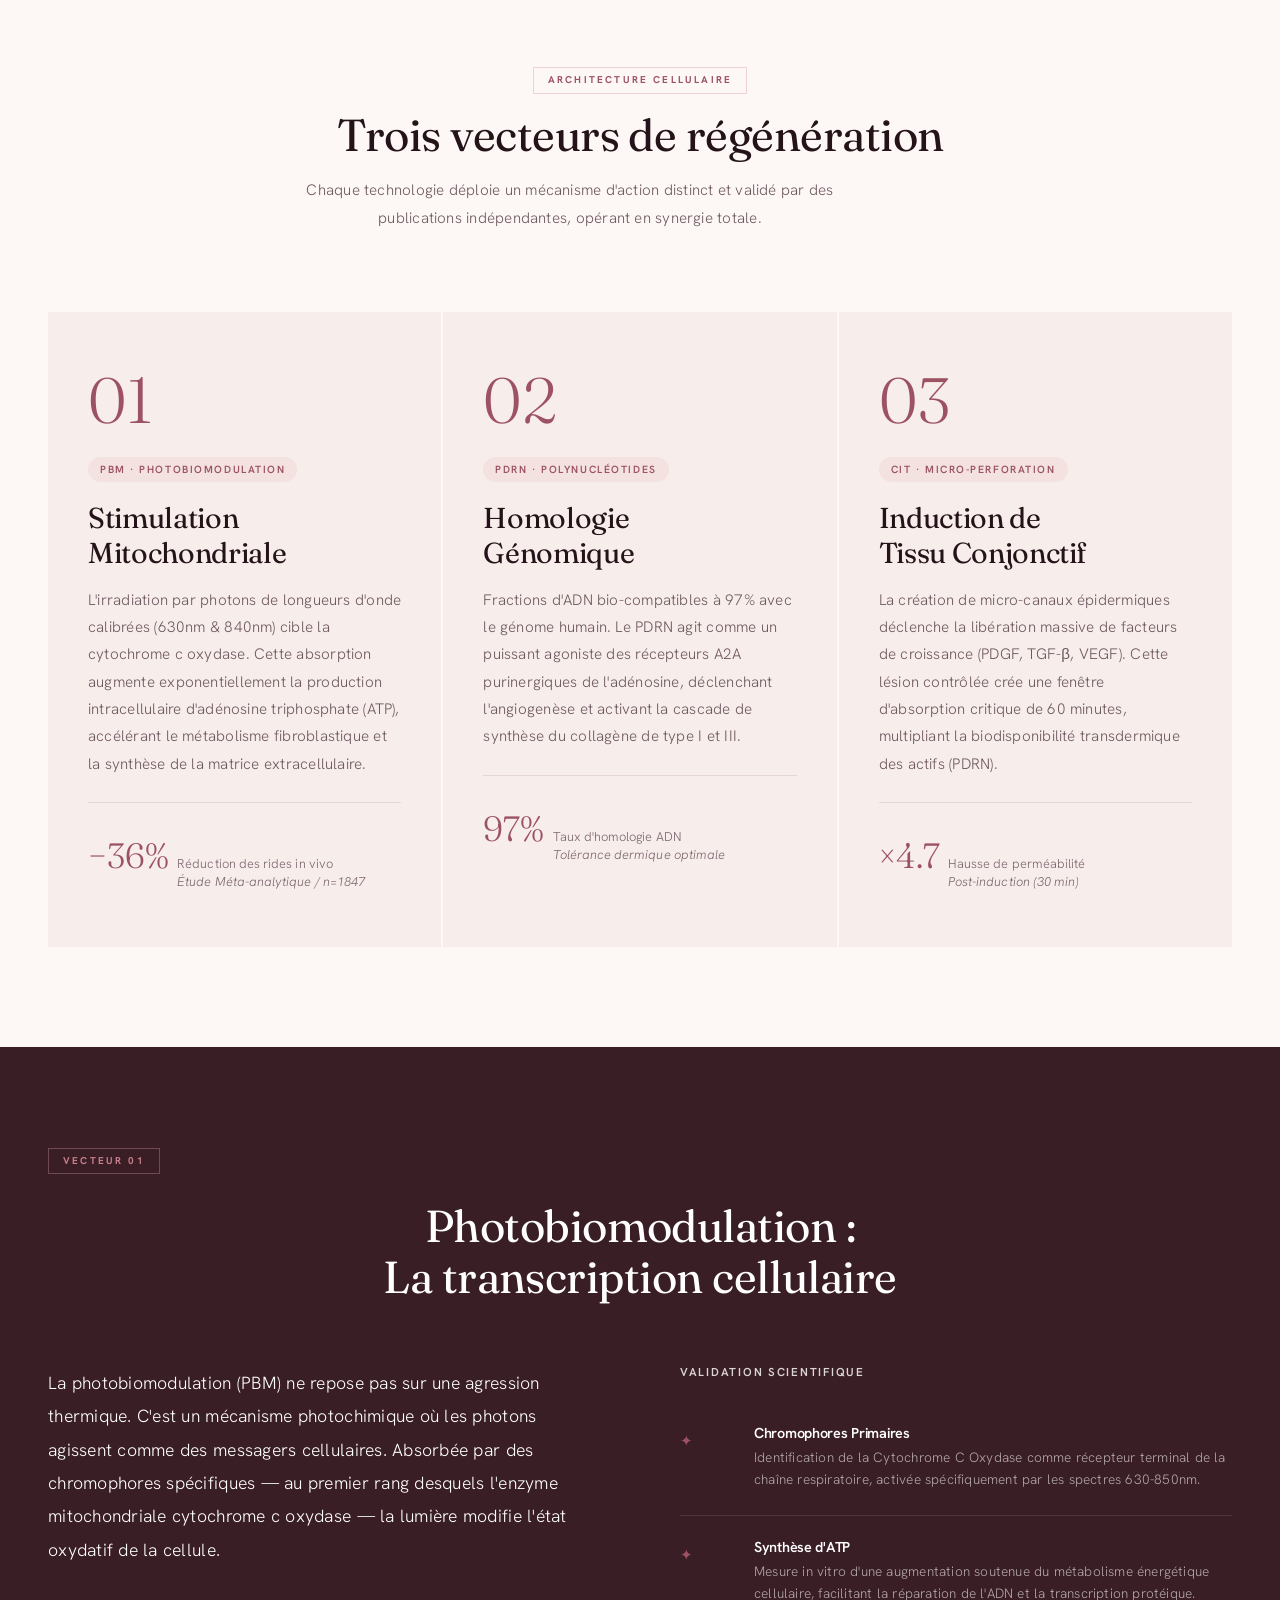
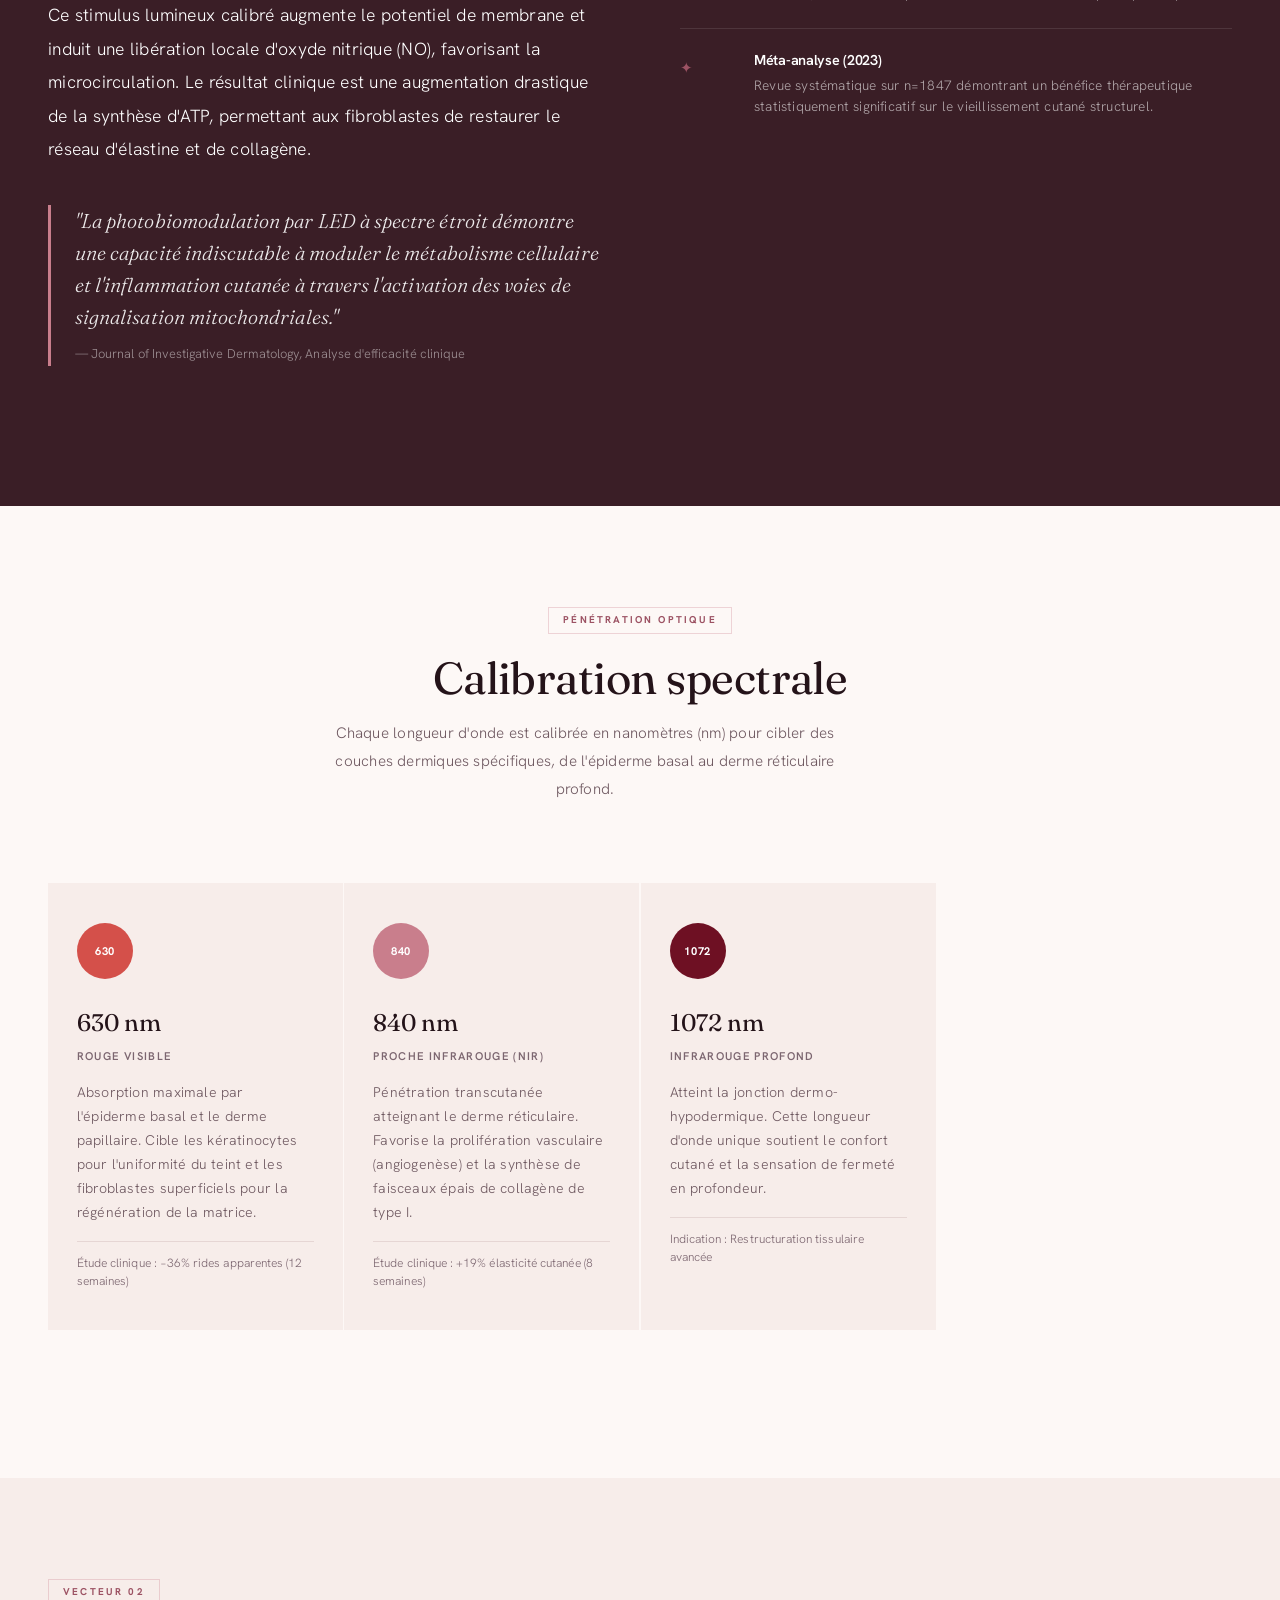
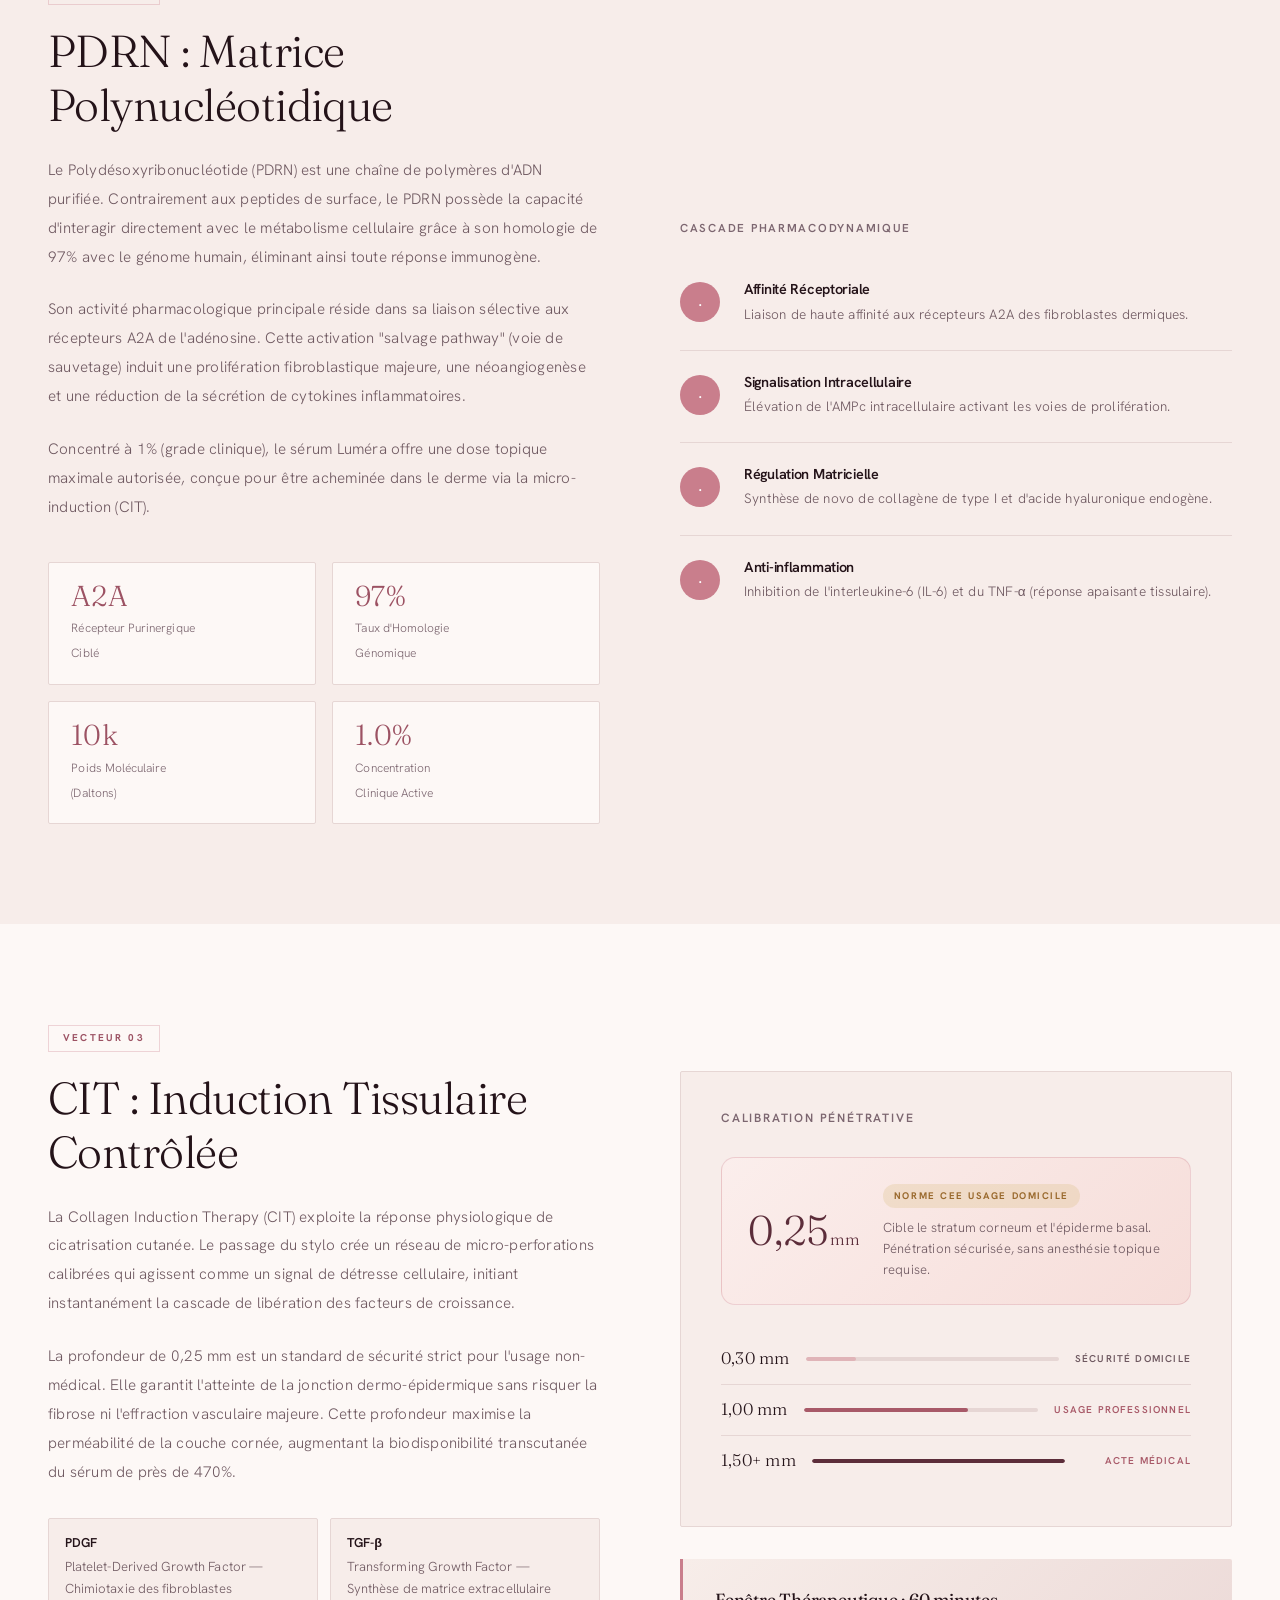
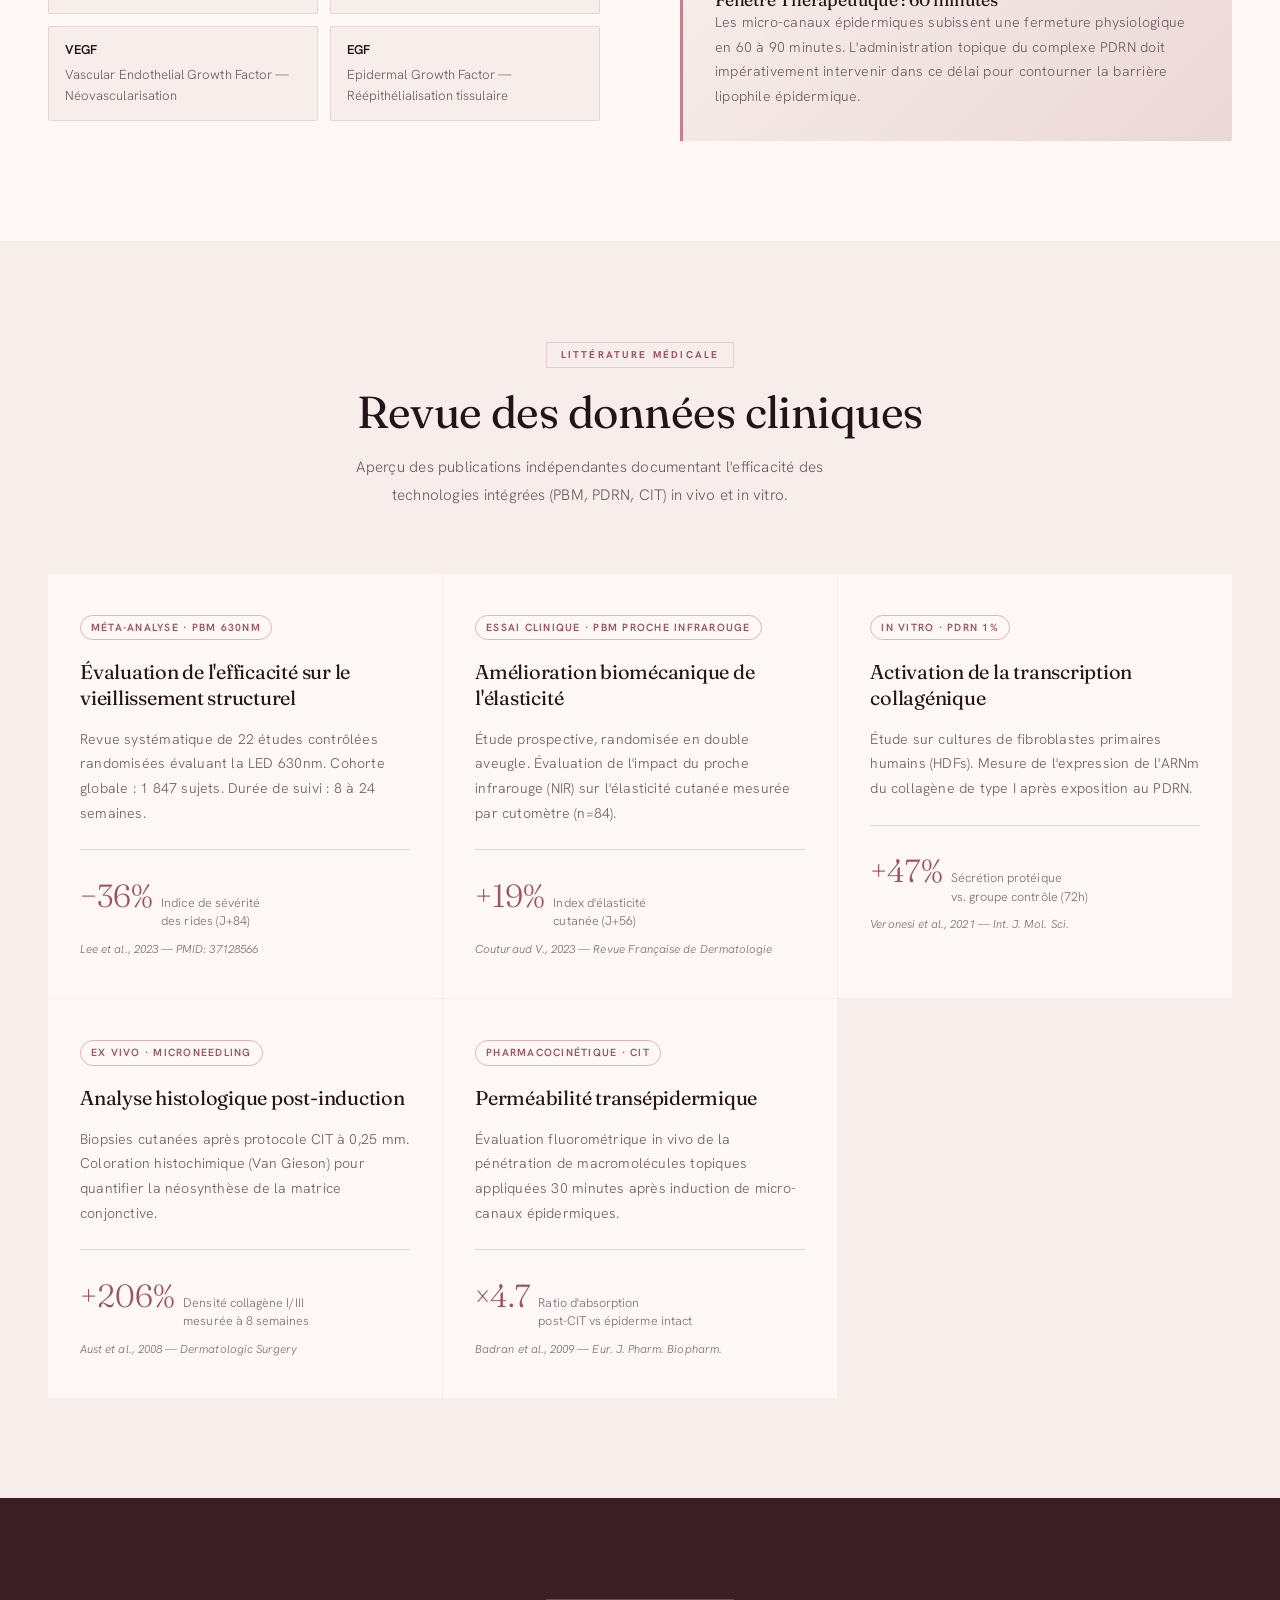
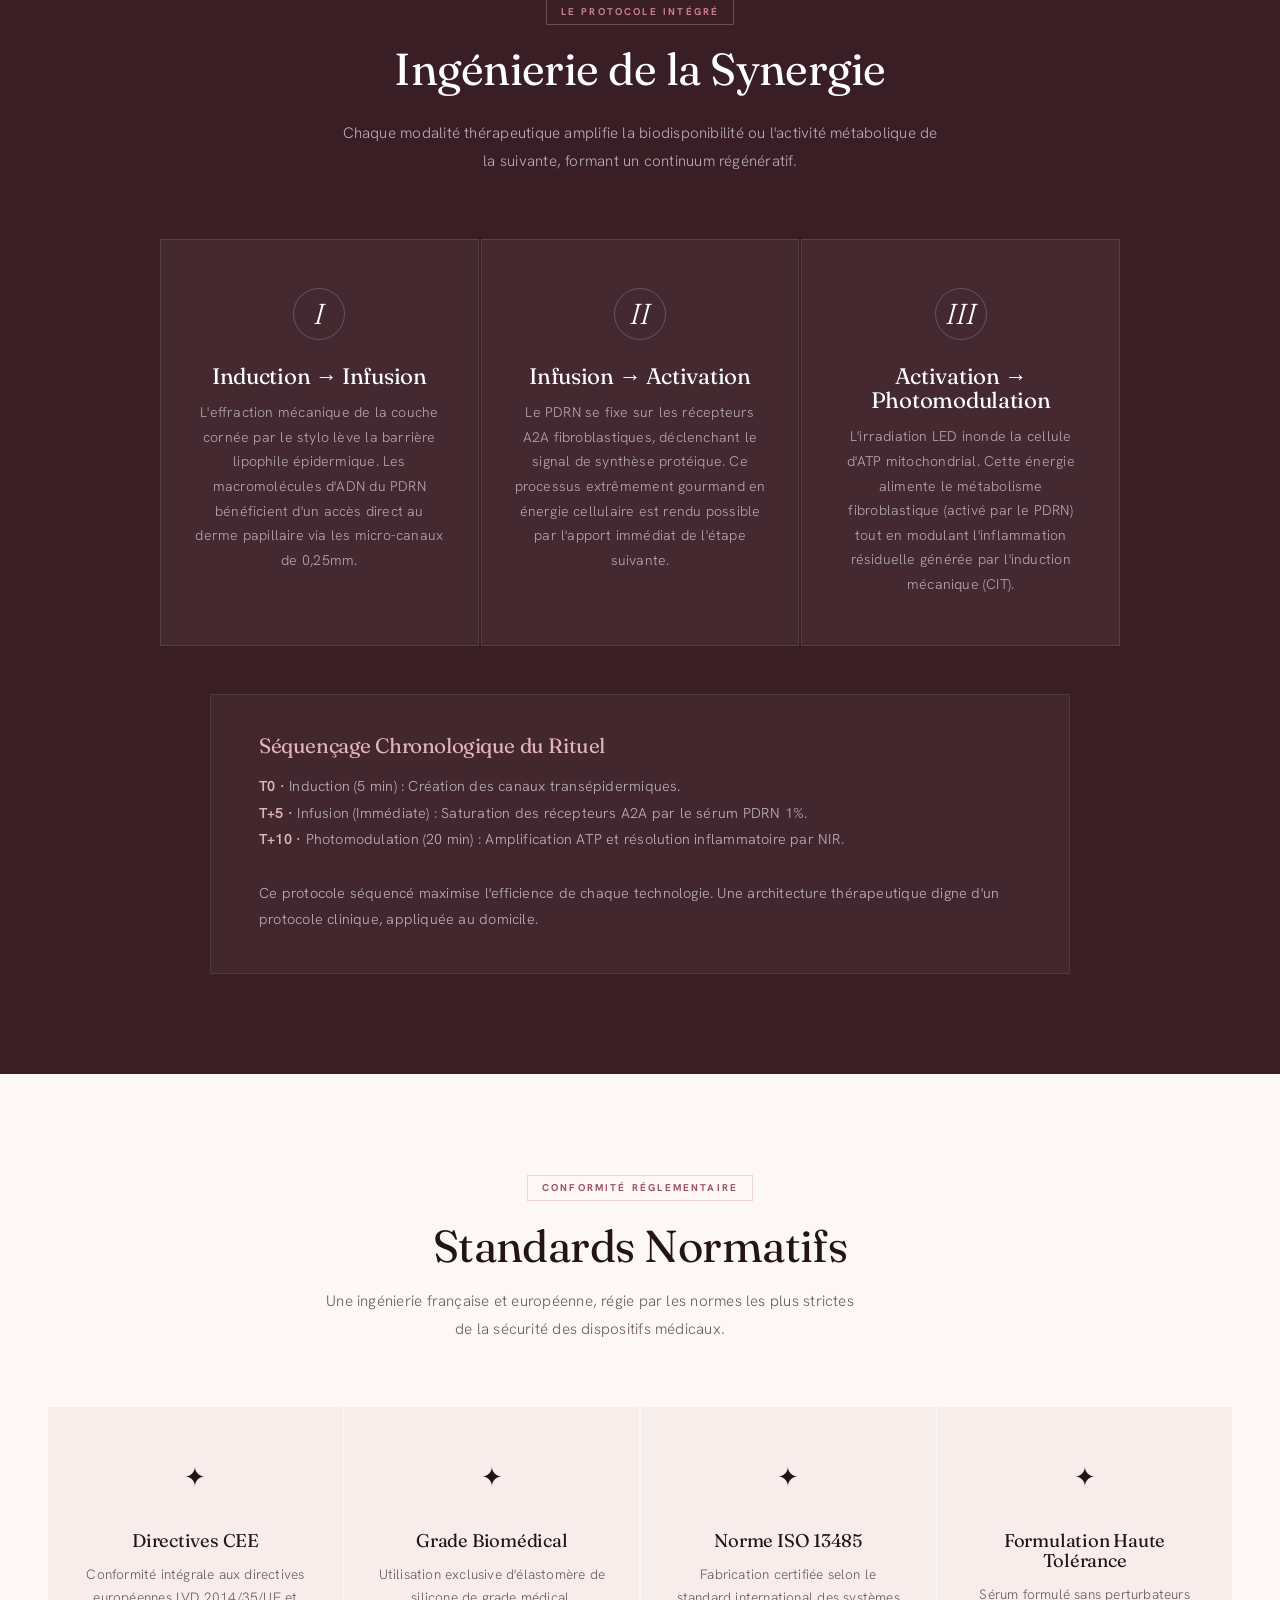
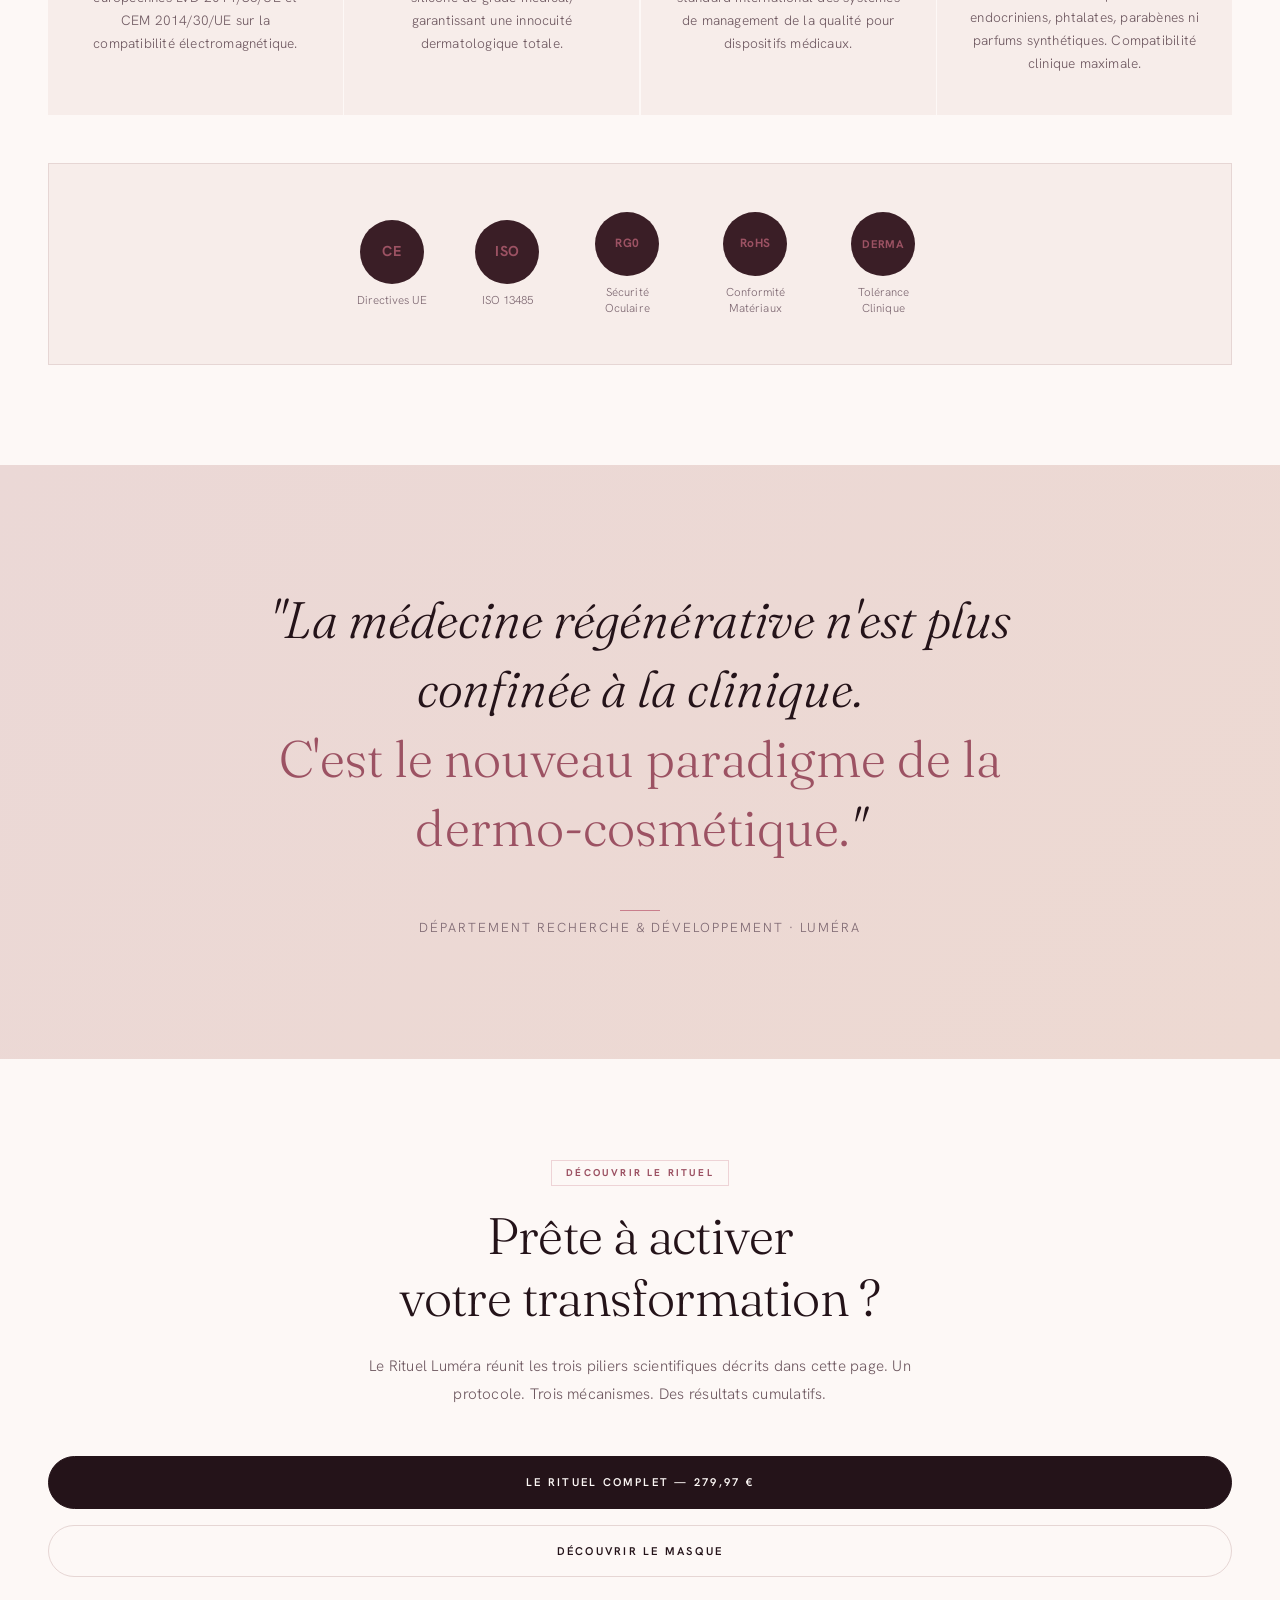
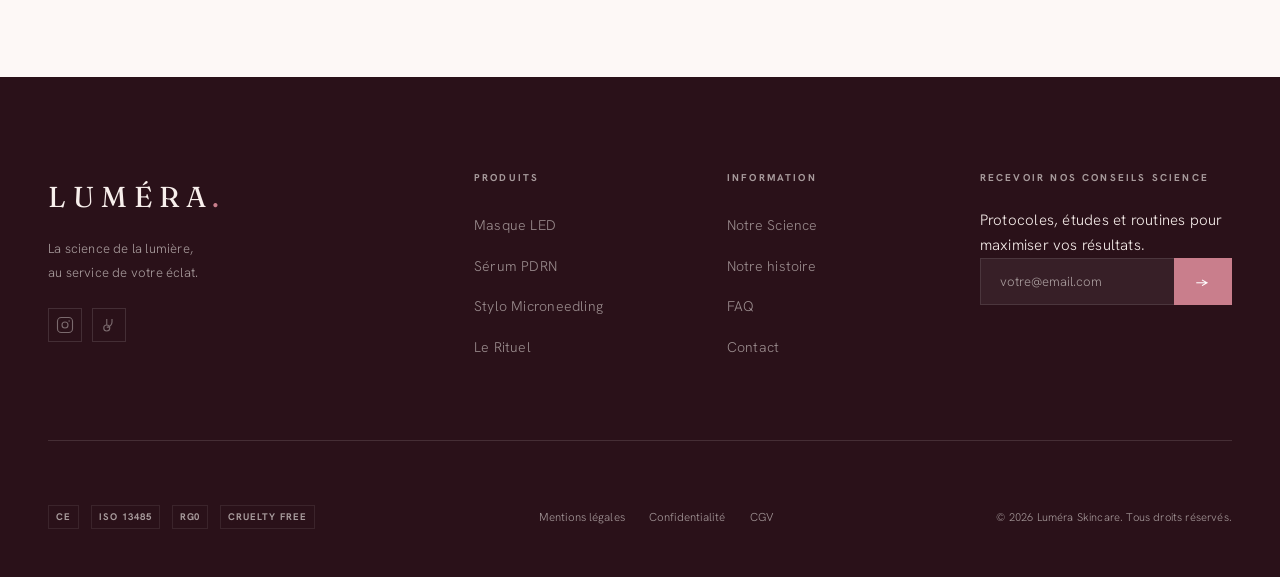
==== commit 439ed77f: "A11y/RGPD/CRO : corrections audit (BP 77→100, A11y 100, panier about, garantie) - Bannière de consen" ====
--- a/about.html
+++ b/about.html
@@ -2,6 +2,7 @@
 <html lang="fr">
 <head>
     <meta charset="UTF-8">
+    <link rel="icon" href="data:image/svg+xml,<svg xmlns='http://www.w3.org/2000/svg' viewBox='0 0 32 32'><rect width='32' height='32' rx='7' fill='%233D1A24'/><text x='16' y='23' font-family='Georgia,serif' font-size='20' fill='%23E8AEB8' text-anchor='middle'>L</text></svg>">
     <meta name="viewport" content="width=device-width, initial-scale=1.0">
     <title>Notre Science | LUMÉRA SKINCARE</title>
     <link rel="canonical" href="https://lumera-skincare.com/about.html">
@@ -16,7 +17,7 @@
     <link href="https://fonts.googleapis.com/css2?family=Hanken+Grotesk:wght@300;400;500;600;700&display=swap" rel="stylesheet" media="print" onload="this.media='all'">
 <noscript><link href="https://fonts.googleapis.com/css2?family=Hanken+Grotesk:wght@300;400;500;600;700&display=swap" rel="stylesheet"></noscript>
     <link href="https://fonts.googleapis.com/css2?family=Fraunces:ital,opsz,wght@0,9..144,300..600;1,9..144,300..600&display=swap" rel="stylesheet">
-    <link rel="stylesheet" href="styles.css?v=28">
+    <link rel="stylesheet" href="styles.css?v=31">
     <style>
         /* ─── SCIENCE PAGE OVERRIDES ─── */
         .science-hero {
@@ -420,7 +421,7 @@
             padding: 2.5rem;
             border-radius: 2px;
         }
-        .cit-depth-chart h4 {
+        .cit-depth-chart h3, .cit-depth-chart h4 {
             font-family: var(--font-sans);
             font-size: 0.75rem;
             font-weight: 600;
@@ -585,7 +586,7 @@
             border-radius: 100px;
             margin-bottom: 1.2rem;
         }
-        .study-card h4 {
+        .study-card h3, .study-card h4 {
             font-family: var(--font-serif);
             font-size: 1.25rem;
             font-weight: 400;
@@ -722,7 +723,7 @@
             font-size: 1.5rem;
             margin: 0 auto 1.5rem;
         }
-        .quality-card h4 {
+        .quality-card h3, .quality-card h4 {
             font-family: var(--font-serif);
             font-size: 1.15rem;
             font-weight: 400;
@@ -852,6 +853,10 @@
             .cit-signals { grid-template-columns: 1fr; }
             .pdrn-data-row { grid-template-columns: 1fr 1fr; }
         }
+        /* -- Contraste AA : textes sur sections sombres (audit a11y 27/06) -- */
+        .pbm-section .section-eyebrow,
+        .synergy-section .section-eyebrow { color: var(--c-accent); }
+        .synergy-connection h4 { color: var(--c-accent-light); }
     </style>
 </head>
 <body>
@@ -868,7 +873,7 @@
                 <li><a href="about.html" class="active" aria-current="page">Notre Science</a></li>
             </ul>
             <div class="nav-actions">
-                <button class="nav-cart" aria-label="Ouvrir le panier" onclick="window.openCart?openCart():location.href='index.html'">
+                <button class="nav-cart" aria-label="Panier, ouvrir le panier" onclick="window.openCart?openCart():location.href='index.html'">
                     <svg viewBox="0 0 24 24"><path d="M6 7h12l-1 13H7L6 7z"></path><path d="M9 7a3 3 0 0 1 6 0"></path></svg>
                     <span class="cart-btn">Panier (<span class="cart-count">0</span>)</span>
                 </button>
@@ -972,7 +977,7 @@
                     </div>
                 </div>
                 <div class="pbm-timeline-col">
-                    <h4 style="font-family:var(--font-sans);font-size:0.72rem;font-weight:600;letter-spacing:0.15em;text-transform:uppercase;color:rgba(255,255,255,0.4);margin-bottom:1.5rem;">Validation Scientifique</h4>
+                    <h3 style="font-family:var(--font-sans);font-size:0.72rem;font-weight:600;letter-spacing:0.15em;text-transform:uppercase;color:rgba(255,255,255,0.82);margin-bottom:1.5rem;">Validation Scientifique</h3>
                     <div class="pbm-timeline">
                         <div class="pbm-era">
                             <span class="pbm-year">✦</span>
@@ -1069,7 +1074,7 @@
                     </div>
                 </div>
                 <div class="pdrn-mechanism reveal-right">
-                    <h4 style="font-family:var(--font-sans);font-size:0.72rem;font-weight:600;letter-spacing:0.15em;text-transform:uppercase;color:var(--c-text-lighter);margin-bottom:1.5rem;">Cascade Pharmacodynamique</h4>
+                    <h3 style="font-family:var(--font-sans);font-size:0.72rem;font-weight:600;letter-spacing:0.15em;text-transform:uppercase;color:var(--c-text-lighter);margin-bottom:1.5rem;">Cascade Pharmacodynamique</h3>
                     <div class="mech-step">
                         <div class="mech-step-num">·</div>
                         <div class="mech-step-body">
@@ -1136,7 +1141,7 @@
                 </div>
                 <div class="cit-visual reveal-right">
                     <div class="cit-depth-chart">
-                        <h4>Calibration Pénétrative</h4>
+                        <h3>Calibration Pénétrative</h3>
 
                         <div class="depth-hero">
                             <div class="depth-hero-mm">0,25<span>mm</span></div>
@@ -1165,7 +1170,7 @@
                         </ul>
                     </div>
                     <div class="cit-synergy-callout">
-                        <h4>Fenêtre Thérapeutique : 60 minutes</h4>
+                        <h3>Fenêtre Thérapeutique : 60 minutes</h3>
                         <p>Les micro-canaux épidermiques subissent une fermeture physiologique en 60 à 90 minutes. L'administration topique du complexe PDRN doit impérativement intervenir dans ce délai pour contourner la barrière lipophile épidermique.</p>
                     </div>
                 </div>
@@ -1183,7 +1188,7 @@
             <div class="studies-grid">
                 <div class="study-card">
                     <span class="study-tag">Méta-analyse · PBM 630nm</span>
-                    <h4>Évaluation de l'efficacité sur le vieillissement structurel</h4>
+                    <h3>Évaluation de l'efficacité sur le vieillissement structurel</h3>
                     <p>Revue systématique de 22 études contrôlées randomisées évaluant la LED 630nm. Cohorte globale : 1 847 sujets. Durée de suivi : 8 à 24 semaines.</p>
                     <div class="study-result">
                         <span class="study-result-value">−36%</span>
@@ -1193,7 +1198,7 @@
                 </div>
                 <div class="study-card">
                     <span class="study-tag">Essai Clinique · PBM proche infrarouge</span>
-                    <h4>Amélioration biomécanique de l'élasticité</h4>
+                    <h3>Amélioration biomécanique de l'élasticité</h3>
                     <p>Étude prospective, randomisée en double aveugle. Évaluation de l'impact du proche infrarouge (NIR) sur l'élasticité cutanée mesurée par cutomètre (n=84).</p>
                     <div class="study-result">
                         <span class="study-result-value">+19%</span>
@@ -1203,7 +1208,7 @@
                 </div>
                 <div class="study-card">
                     <span class="study-tag">In Vitro · PDRN 1%</span>
-                    <h4>Activation de la transcription collagénique</h4>
+                    <h3>Activation de la transcription collagénique</h3>
                     <p>Étude sur cultures de fibroblastes primaires humains (HDFs). Mesure de l'expression de l'ARNm du collagène de type I après exposition au PDRN.</p>
                     <div class="study-result">
                         <span class="study-result-value">+47%</span>
@@ -1213,7 +1218,7 @@
                 </div>
                 <div class="study-card">
                     <span class="study-tag">Ex Vivo · Microneedling</span>
-                    <h4>Analyse histologique post-induction</h4>
+                    <h3>Analyse histologique post-induction</h3>
                     <p>Biopsies cutanées après protocole CIT à 0,25 mm. Coloration histochimique (Van Gieson) pour quantifier la néosynthèse de la matrice conjonctive.</p>
                     <div class="study-result">
                         <span class="study-result-value">+206%</span>
@@ -1223,7 +1228,7 @@
                 </div>
                 <div class="study-card">
                     <span class="study-tag">Pharmacocinétique · CIT</span>
-                    <h4>Perméabilité transépidermique</h4>
+                    <h3>Perméabilité transépidermique</h3>
                     <p>Évaluation fluorométrique in vivo de la pénétration de macromolécules topiques appliquées 30 minutes après induction de micro-canaux épidermiques.</p>
                     <div class="study-result">
                         <span class="study-result-value">×4.7</span>
@@ -1279,22 +1284,22 @@
             <div class="quality-grid">
                 <div class="quality-card">
                     <div class="quality-icon" style="border:none; background:transparent; font-size:1.6rem; color:var(--c-text);">✦</div>
-                    <h4>Directives CEE</h4>
+                    <h3>Directives CEE</h3>
                     <p>Conformité intégrale aux directives européennes LVD 2014/35/UE et CEM 2014/30/UE sur la compatibilité électromagnétique.</p>
                 </div>
                 <div class="quality-card">
                     <div class="quality-icon" style="border:none; background:transparent; font-size:1.6rem; color:var(--c-text);">✦</div>
-                    <h4>Grade Biomédical</h4>
+                    <h3>Grade Biomédical</h3>
                     <p>Utilisation exclusive d'élastomère de silicone de grade médical, garantissant une innocuité dermatologique totale.</p>
                 </div>
                 <div class="quality-card">
                     <div class="quality-icon" style="border:none; background:transparent; font-size:1.6rem; color:var(--c-text);">✦</div>
-                    <h4>Norme ISO 13485</h4>
+                    <h3>Norme ISO 13485</h3>
                     <p>Fabrication certifiée selon le standard international des systèmes de management de la qualité pour dispositifs médicaux.</p>
                 </div>
                 <div class="quality-card">
                     <div class="quality-icon" style="border:none; background:transparent; font-size:1.6rem; color:var(--c-text);">✦</div>
-                    <h4>Formulation Haute Tolérance</h4>
+                    <h3>Formulation Haute Tolérance</h3>
                     <p>Sérum formulé sans perturbateurs endocriniens, phtalates, parabènes ni parfums synthétiques. Compatibilité clinique maximale.</p>
                 </div>
             </div>
@@ -1366,7 +1371,7 @@
                     </div>
                 </div>
                 <div class="footer-col">
-                    <h5>Produits</h5>
+                    <h3>Produits</h3>
                     <ul>
                         <li><a href="product-mask.html">Masque LED</a></li>
                         <li><a href="product-serum.html">Sérum PDRN</a></li>
@@ -1375,7 +1380,7 @@
                     </ul>
                 </div>
                 <div class="footer-col">
-                    <h5>Information</h5>
+                    <h3>Information</h3>
                     <ul>
                         <li><a href="about.html">Notre Science</a></li>
                         <li><a href="about.html#histoire">Notre histoire</a></li>
@@ -1384,7 +1389,7 @@
                     </ul>
                 </div>
                 <div class="footer-newsletter">
-                    <h5>Recevoir nos conseils science</h5>
+                    <h3>Recevoir nos conseils science</h3>
                     <p>Protocoles, études et routines pour maximiser vos résultats.</p>
                     <form class="newsletter-form" onsubmit="return false">
                         <input type="email" placeholder="votre@email.com" aria-label="Email" autocomplete="email">
@@ -1406,14 +1411,37 @@
         </div>
     </footer>
 
-    <script src="scripts.js?v=2"></script>
+    <!-- Panier partagé (cart.js) — markup nécessaire à openCart/render -->
+    <div class="cart-overlay" onclick="closeCart()"></div>
+    <div class="cart-drawer" id="cartDrawer">
+        <div class="cart-header">
+            <h3 class="serif">Votre Panier</h3>
+            <button class="close-cart" onclick="closeCart()" aria-label="Fermer le panier">×</button>
+        </div>
+        <div class="cart-items is-empty" id="cartItems">
+            <p style="font-size:0.9rem;">Votre panier est vide.</p>
+        </div>
+        <div class="cart-footer">
+            <div class="cart-total"><span>Total</span><span id="cartTotal">0,00 €</span></div>
+            <button class="btn btn-solid" id="checkoutBtn" disabled>Commander en toute sécurité</button>
+            <div class="payment-icons" style="margin-top:1rem;">
+                <span class="pay-chip pay-visa">VISA</span>
+                <span class="pay-chip"><svg viewBox="0 0 36 22" aria-label="Mastercard"><circle cx="14" cy="11" r="8" fill="#EB001B"/><circle cx="22" cy="11" r="8" fill="#F79E1B"/><path d="M18 5.4a7.97 7.97 0 0 1 0 11.2 7.97 7.97 0 0 1 0-11.2z" fill="#FF5F00"/></svg></span>
+                <span class="pay-chip pay-amex">AMEX</span>
+            </div>
+        </div>
+    </div>
+
     <script>
+        /* ─── Menu burger mobile ─── */
+        (function(){var b=document.getElementById('navBurger');if(b)b.addEventListener('click',function(){document.body.classList.toggle('menu-open')});document.querySelectorAll('.nav-links a').forEach(function(a){a.addEventListener('click',function(){document.body.classList.remove('menu-open')})});})();
+
         /* ─── Reveal on scroll ─── */
         const revealEls = document.querySelectorAll('.reveal, .reveal-left, .reveal-right');
         const revealObs = new IntersectionObserver((entries) => {
             entries.forEach(e => {
                 if (e.isIntersecting) {
-                    e.target.classList.add('visible');
+                    e.target.classList.add('active');
                     revealObs.unobserve(e.target);
                 }
             });
@@ -1442,6 +1470,8 @@
     </script>
 <div class="lm-pop-ov" id="lmPop"><div class="lm-pop"><button class="lm-pop-x" id="lmPopX" aria-label="Fermer">✕</button><span class="eyebrow">Le Cercle Fondateur</span><h3>Entrez dans le cercle.</h3><p>Série limitée 2026. Les fondatrices reçoivent l'accès prioritaire aux lancements et un avantage réservé à leur première commande.</p><form class="lm-pop-form" id="lmPopForm" action="https://formspree.io/f/mgobpdlw" method="POST"><input type="email" name="email" required placeholder="Votre e-mail" autocomplete="email"><button type="submit">Rejoindre le Cercle</button></form><p class="lm-pop-ok" id="lmPopOk">Bienvenue dans le Cercle ✦ surveillez votre boîte mail.</p><p class="lm-pop-fine">Pas de spam. Désinscription en un clic.</p></div></div><script>(function(){var p=document.getElementById("lmPop");if(!p)return;var K="lm_pop_seen";function show(){if(localStorage.getItem(K))return;p.classList.add("active")}function dis(){p.classList.remove("active");localStorage.setItem(K,"1")}if(!localStorage.getItem(K)){setTimeout(show,12000);document.addEventListener("mouseout",function(e){if(e.clientY<=0)show()})}document.getElementById("lmPopX").addEventListener("click",dis);p.addEventListener("click",function(e){if(e.target===p)dis()});addEventListener("keydown",function(e){if(e.key==="Escape")dis()});var f=document.getElementById("lmPopForm");if(f)f.addEventListener("submit",function(e){e.preventDefault();function ok(){f.style.display="none";document.getElementById("lmPopOk").style.display="block";localStorage.setItem(K,"1")}fetch(f.action,{method:"POST",body:new FormData(f),headers:{Accept:"application/json"}}).then(ok).catch(ok)})})();</script>
 
-<script src="analytics.js?v=2"></script>
+<script src="cart.js?v=7"></script>
+<script src="analytics.js?v=3"></script>
+<script src="consent.js?v=1"></script>
 </body>
 </html>
--- a/styles.css
+++ b/styles.css
@@ -661,7 +661,7 @@
     margin: 0 auto 0.8rem;
     box-shadow: 0 0 8px currentColor;
 }
-.feature-box h4 {
+.feature-box h3, .feature-box h4 {
     color: var(--c-text-main);
     margin-bottom: 0.4rem;
     font-size: 0.9rem;
@@ -792,7 +792,7 @@
     border-color: var(--c-accent-dark);
 }
 .step-item .placeholder-box { aspect-ratio: 1/1; margin-bottom: 2rem; }
-.step-item h4 {
+.step-item h3, .step-item h4 {
     font-size: 1.4rem;
     margin-bottom: 0.8rem;
     font-family: var(--font-serif);
@@ -1521,8 +1521,9 @@
 .gallery-thumbs img:hover { opacity: 0.85; }
 /* Pagination dots */
 .gallery-pagination { display: flex; justify-content: center; gap: 7px; margin-top: 0.9rem; }
-.gallery-dot { width: 7px; height: 7px; padding: 0; border: none; border-radius: 50%; background: var(--c-border, #e3cdd2); cursor: pointer; transition: .25s var(--ease-out); }
-.gallery-dot.active { background: var(--c-accent-dark, #A85968); transform: scale(1.35); }
+.gallery-dot { width: 24px; height: 24px; padding: 0; border: none; border-radius: 50%; background: transparent; cursor: pointer; display: inline-flex; align-items: center; justify-content: center; }
+.gallery-dot::before { content: ''; width: 7px; height: 7px; border-radius: 50%; background: var(--c-border, #e3cdd2); transition: .25s var(--ease-out); }
+.gallery-dot.active::before { background: var(--c-accent-dark, #A85968); transform: scale(1.35); }
 @media (min-width: 1025px) { .gallery-pagination { display: none; } }
 
 /* ── VERTICAL THUMBS + MAIN IMAGE (DESKTOP) ── */
@@ -1609,13 +1610,20 @@
     padding-bottom: 0.5rem;
 }
 .gallery-dot {
-    width: 8px; height: 8px;
+    width: 24px; height: 24px;
+    padding: 0; border: none;
+    border-radius: 50%;
+    background: transparent;
+    cursor: pointer;
+    display: inline-flex; align-items: center; justify-content: center;
+}
+.gallery-dot::before {
+    content: ''; width: 8px; height: 8px;
     border-radius: 50%;
     background: #E5D5D1;
-    cursor: pointer;
     transition: all 0.3s ease;
 }
-.gallery-dot.active {
+.gallery-dot.active::before {
     background: var(--c-accent-dark);
     transform: scale(1.2);
 }
@@ -1788,18 +1796,19 @@
     margin-bottom: 1rem;
 }
 .footer-brand p {
-    color: rgba(245,240,237,0.4);
+    color: rgba(245,240,237,0.62);
     font-size: 0.82rem;
     line-height: 1.8;
     margin-bottom: 1.5rem;
     font-weight: 300;
 }
-.footer-col h5, .footer-brand h5, .footer-newsletter h5 {
+.footer-col h5, .footer-brand h5, .footer-newsletter h5,
+.footer-brand h3, .footer-newsletter h3 {
     font-size: 0.62rem;
     font-family: var(--font-sans);
     text-transform: uppercase;
     letter-spacing: 0.22em;
-    color: rgba(245,240,237,0.4);
+    color: rgba(245,240,237,0.62);
     margin-bottom: 1.5rem;
     font-weight: 700;
 }
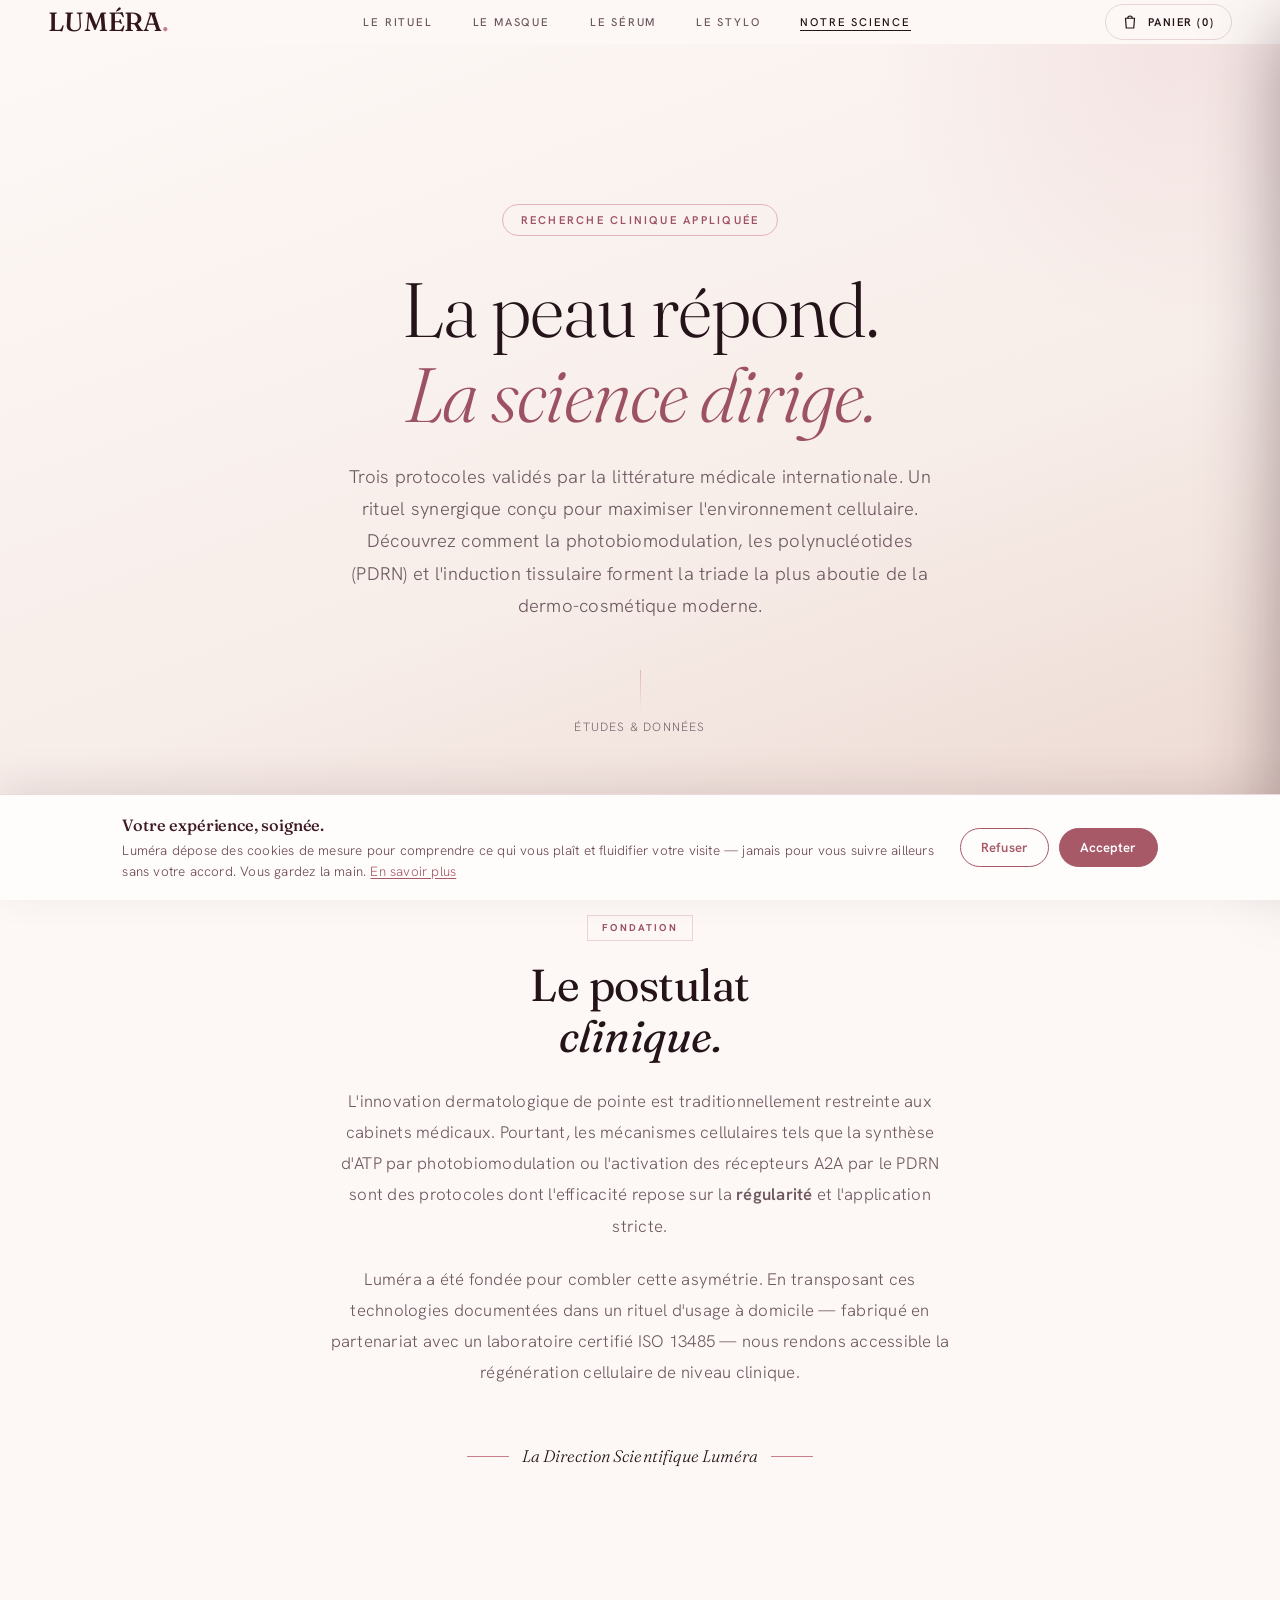
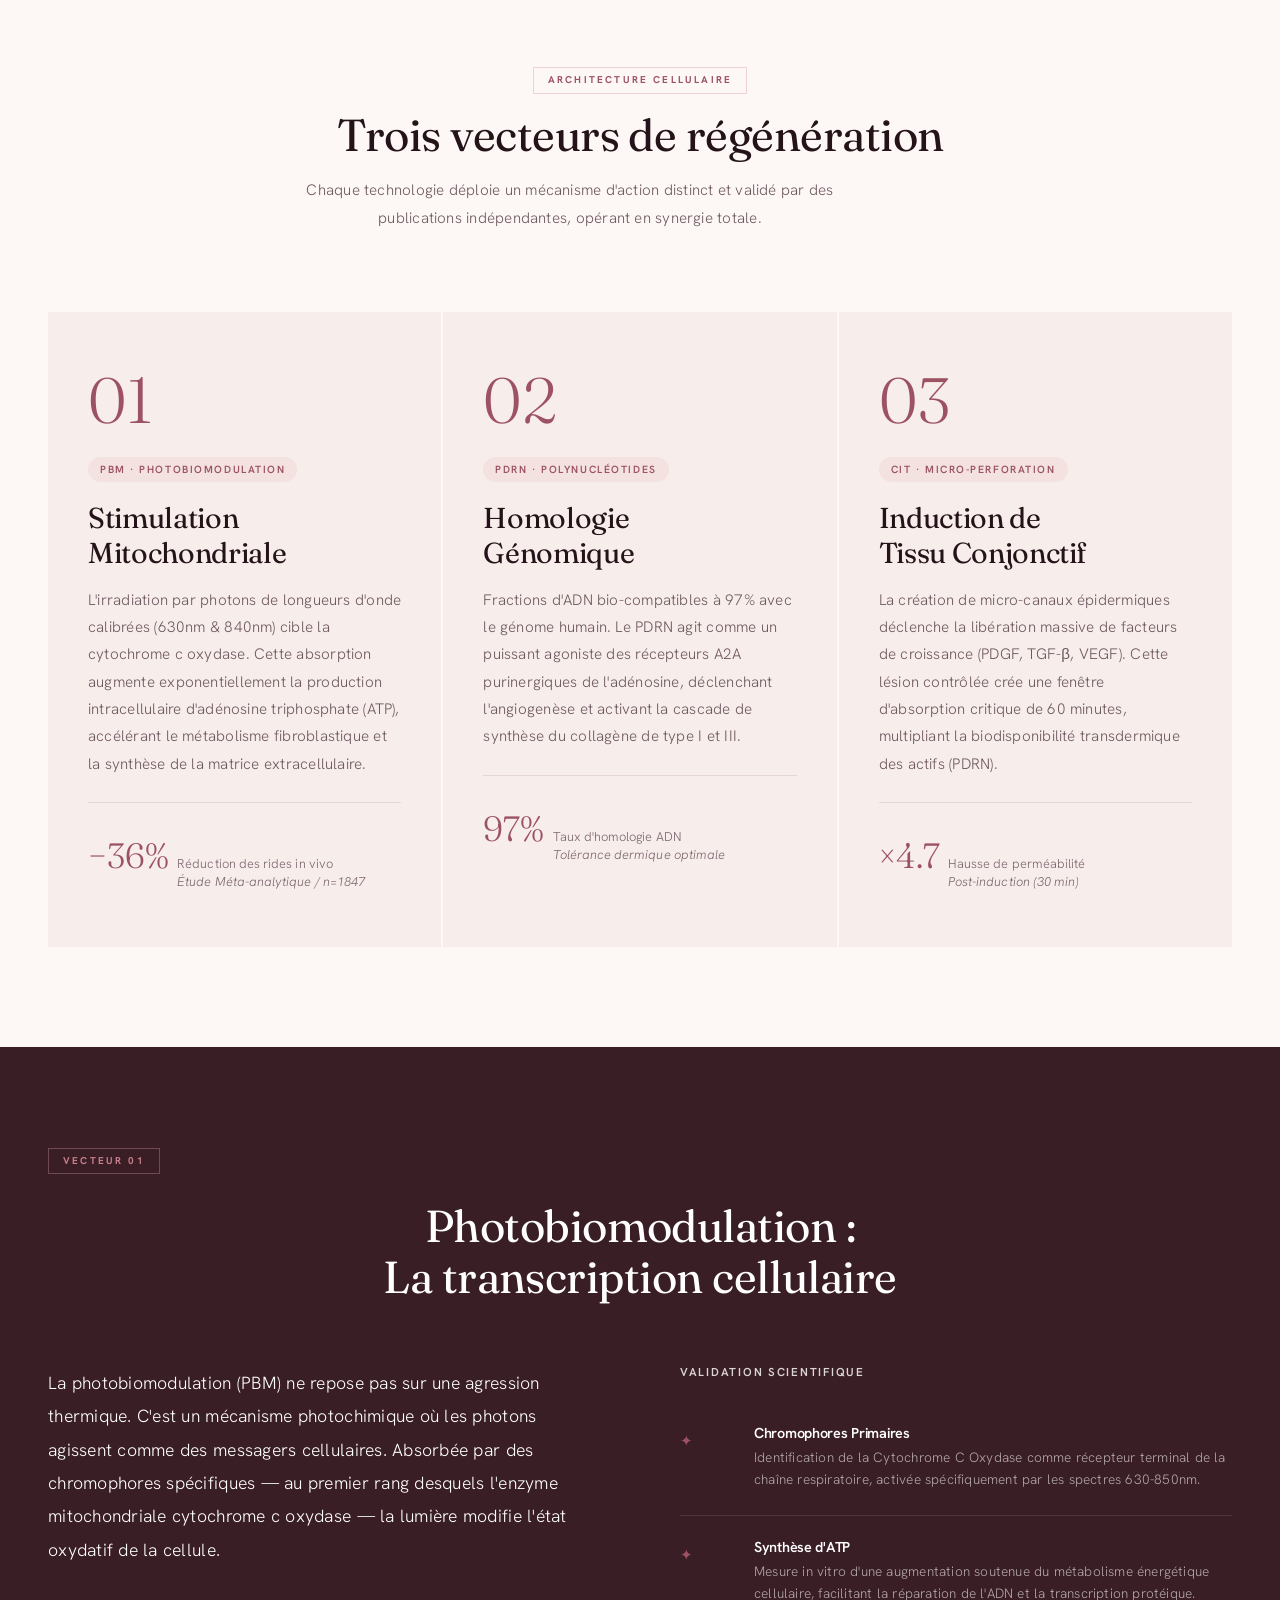
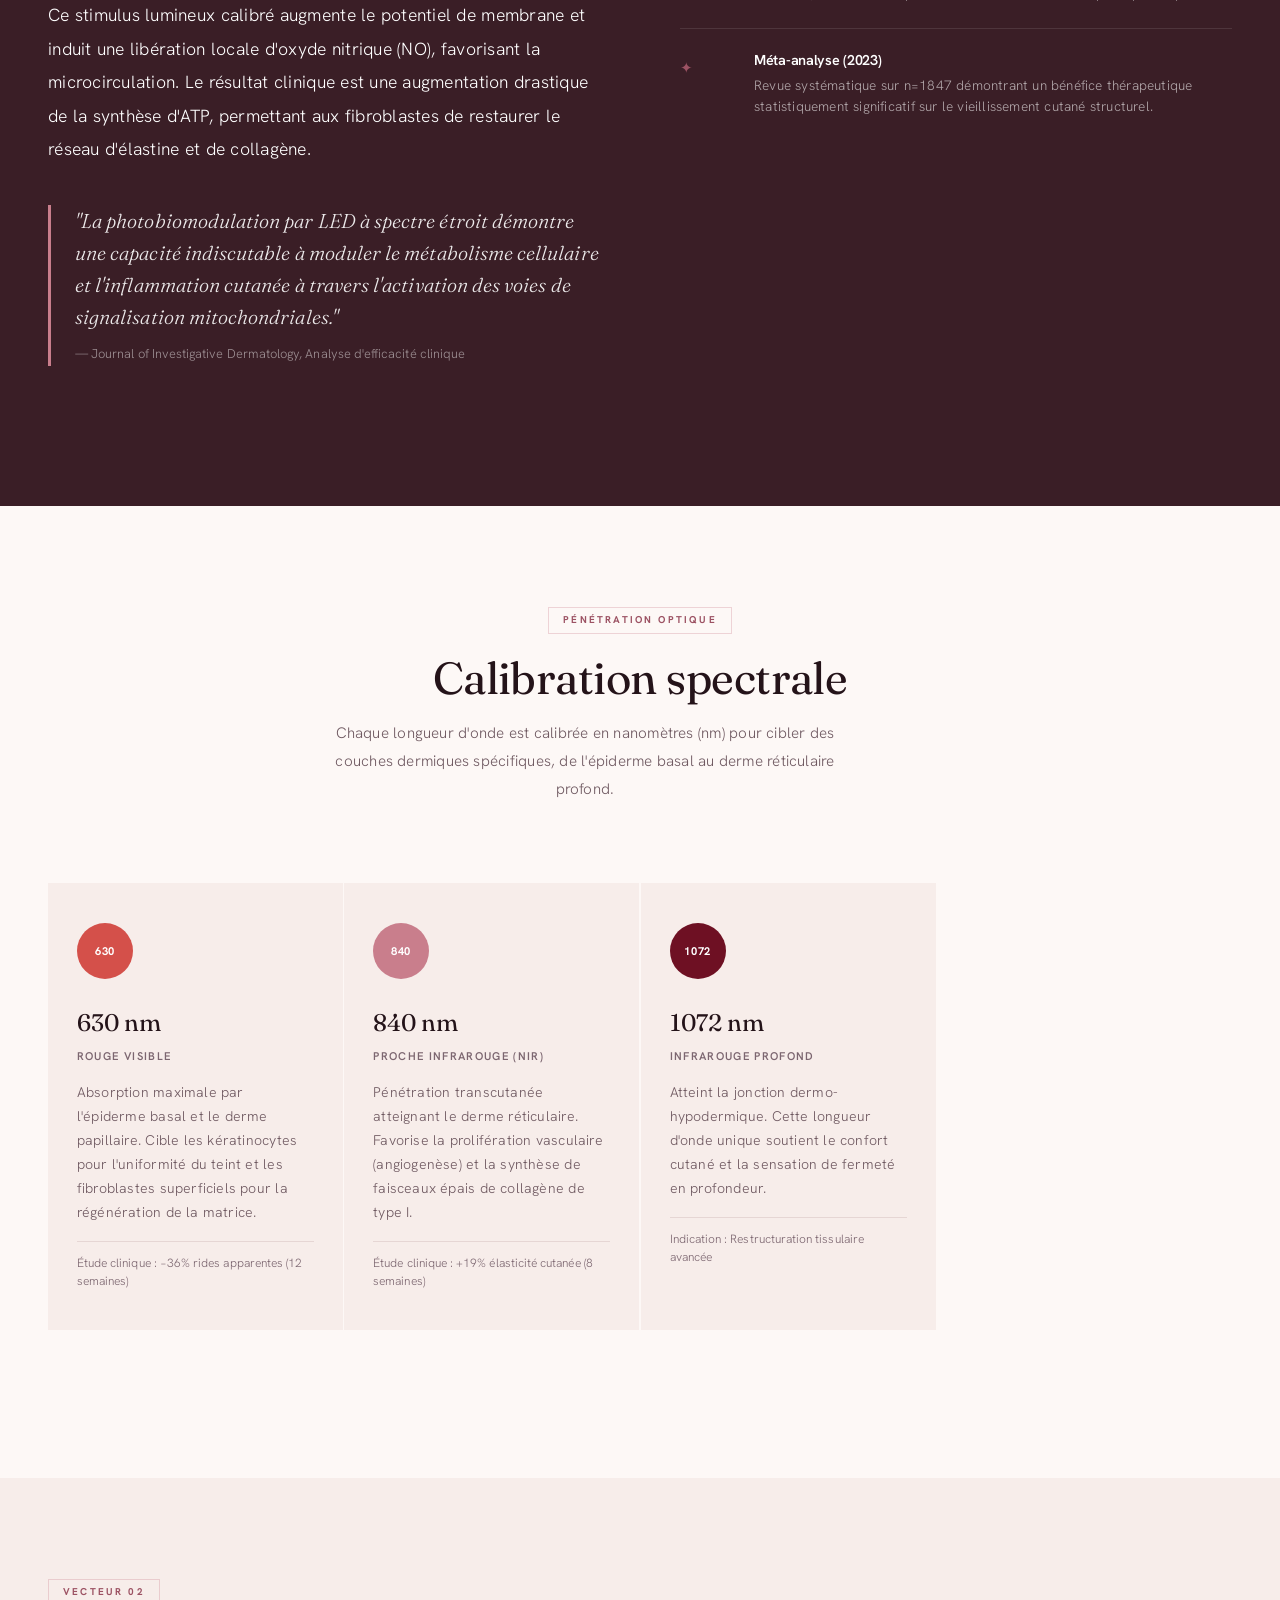
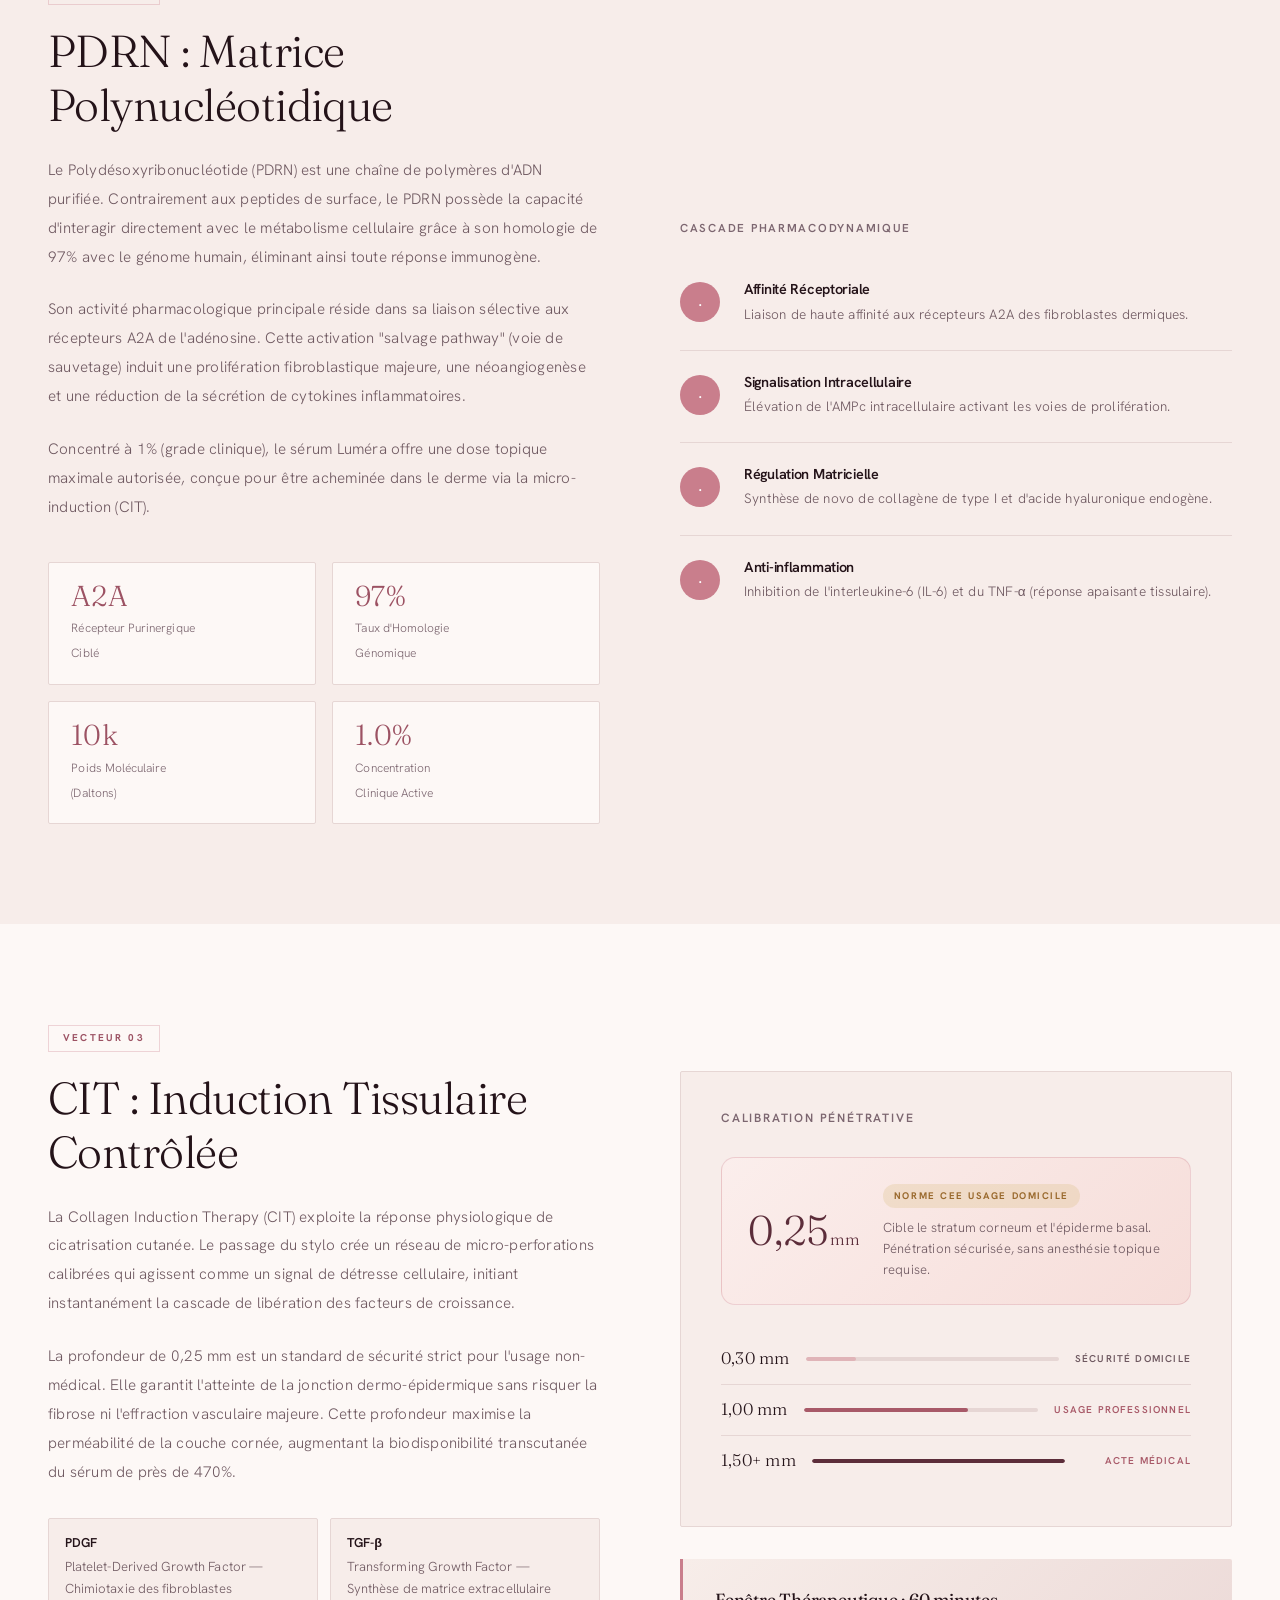
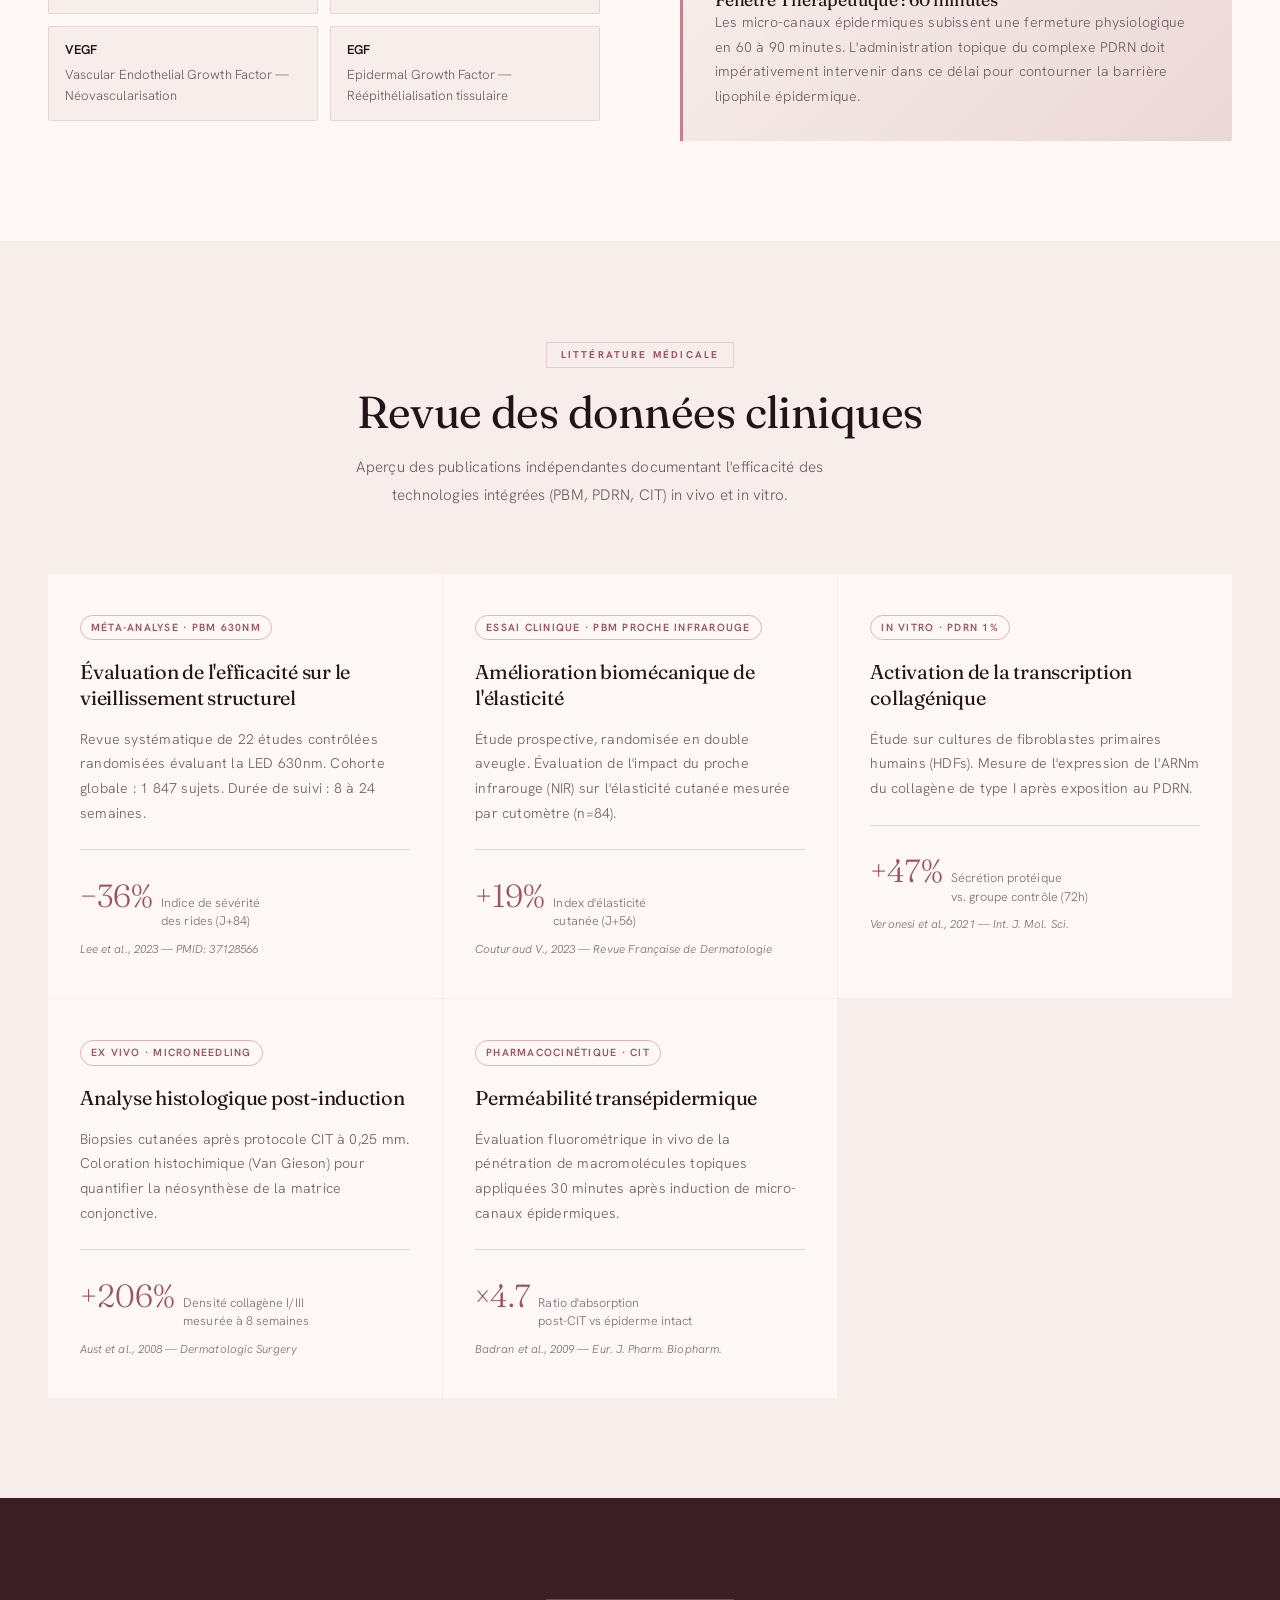
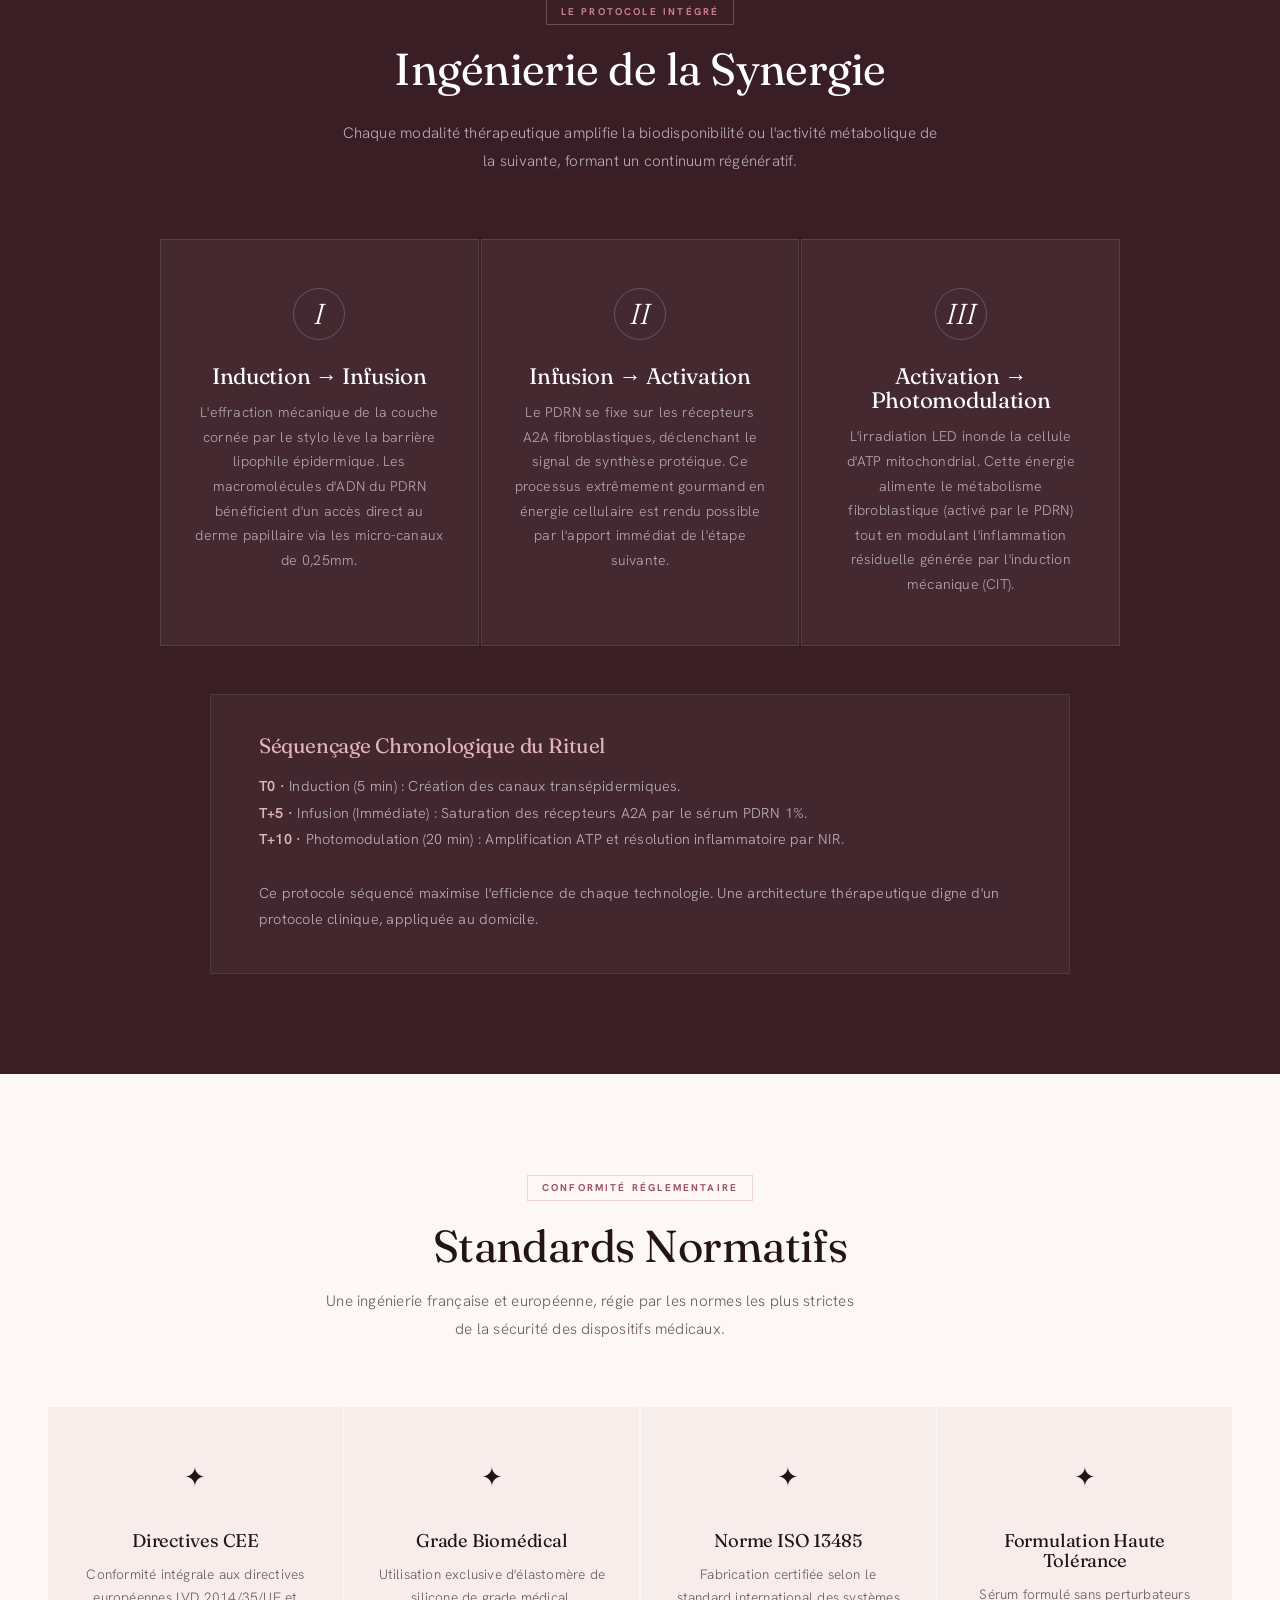
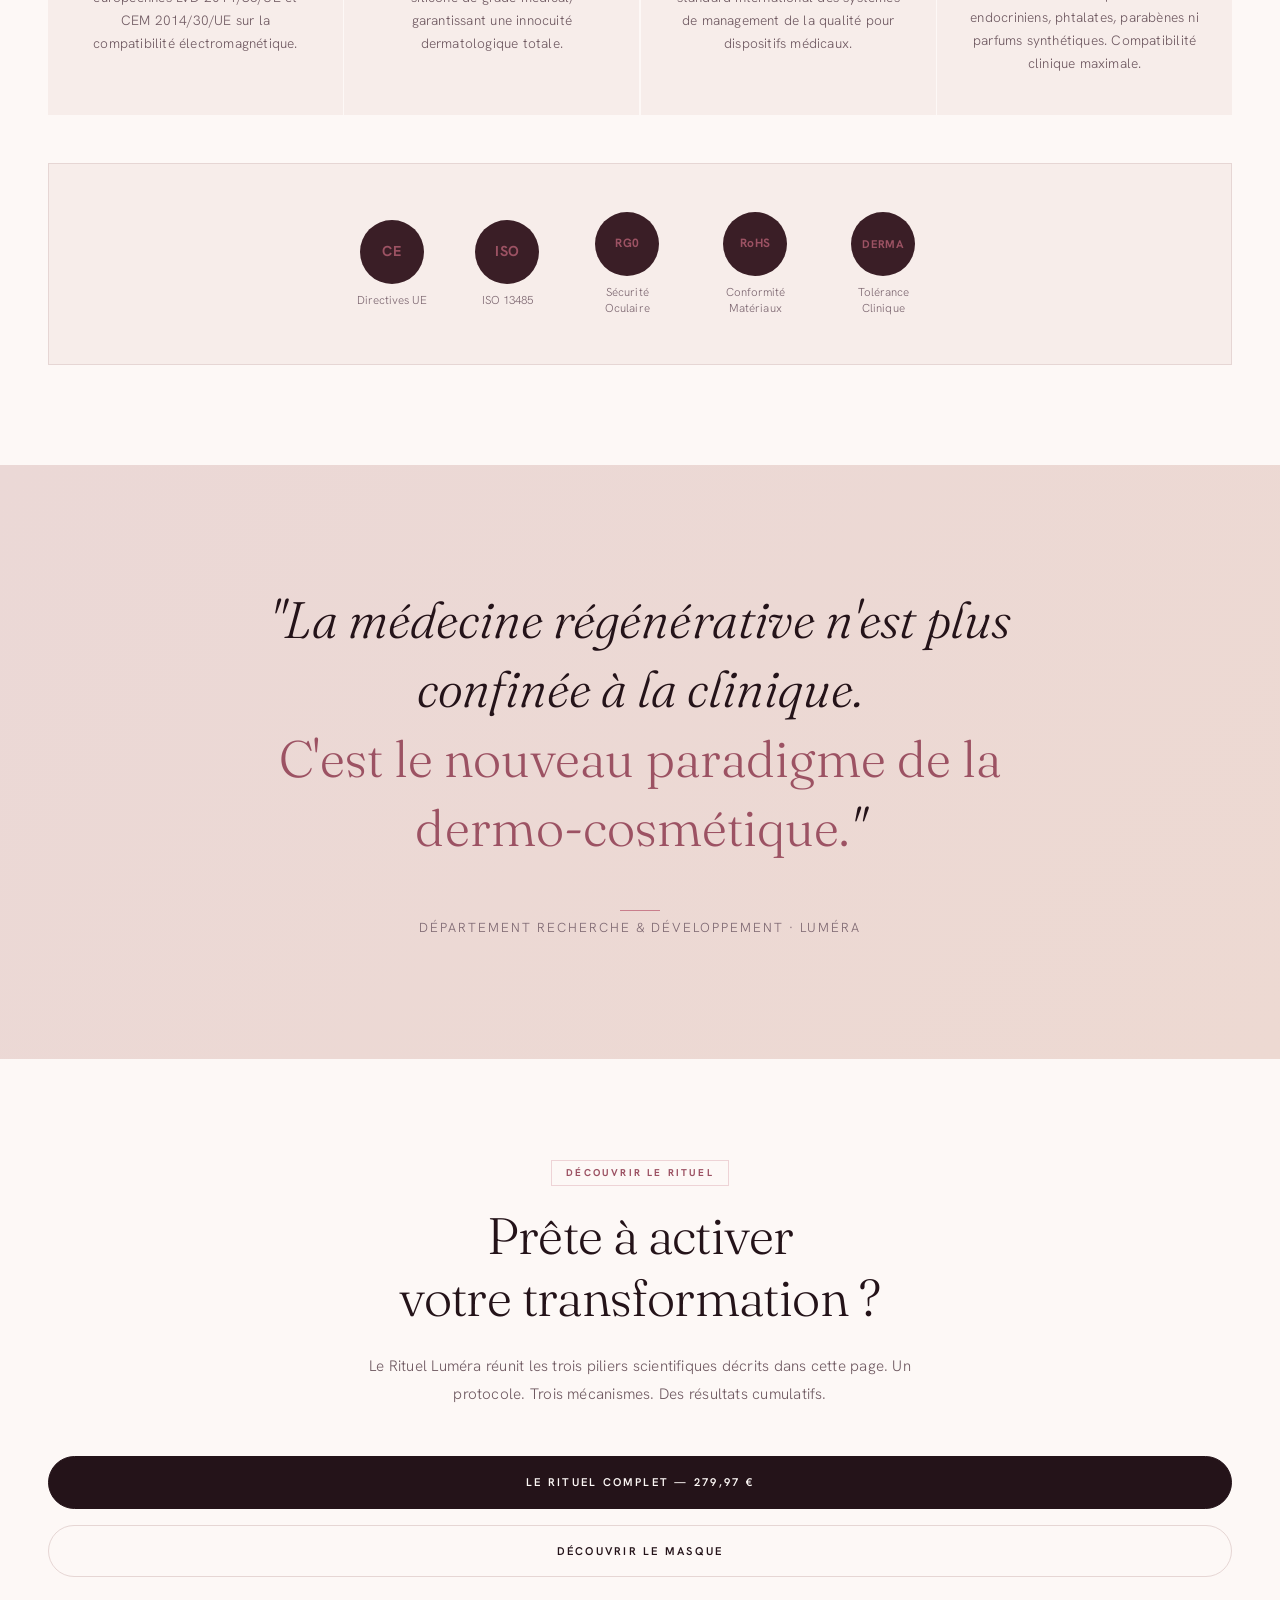
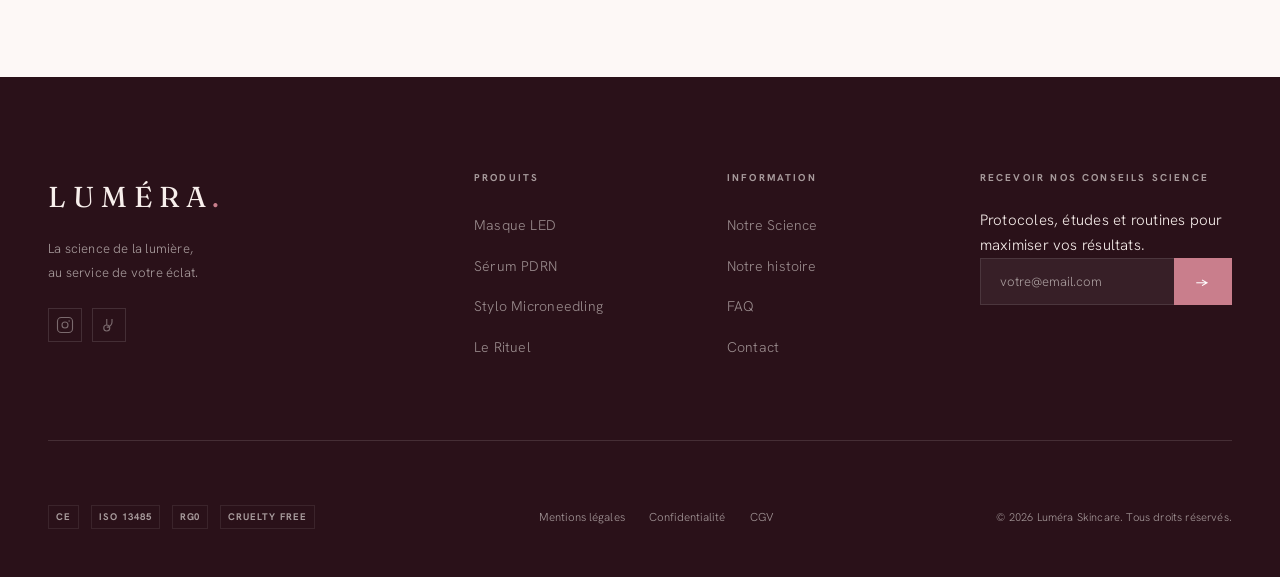
==== commit aeb5e875: "Consentement + tracking : bannière premium + Events API server-side (prêt à déployer) - Bannière de " ====
--- a/about.html
+++ b/about.html
@@ -1471,7 +1471,7 @@
 <div class="lm-pop-ov" id="lmPop"><div class="lm-pop"><button class="lm-pop-x" id="lmPopX" aria-label="Fermer">✕</button><span class="eyebrow">Le Cercle Fondateur</span><h3>Entrez dans le cercle.</h3><p>Série limitée 2026. Les fondatrices reçoivent l'accès prioritaire aux lancements et un avantage réservé à leur première commande.</p><form class="lm-pop-form" id="lmPopForm" action="https://formspree.io/f/mgobpdlw" method="POST"><input type="email" name="email" required placeholder="Votre e-mail" autocomplete="email"><button type="submit">Rejoindre le Cercle</button></form><p class="lm-pop-ok" id="lmPopOk">Bienvenue dans le Cercle ✦ surveillez votre boîte mail.</p><p class="lm-pop-fine">Pas de spam. Désinscription en un clic.</p></div></div><script>(function(){var p=document.getElementById("lmPop");if(!p)return;var K="lm_pop_seen";function show(){if(localStorage.getItem(K))return;p.classList.add("active")}function dis(){p.classList.remove("active");localStorage.setItem(K,"1")}if(!localStorage.getItem(K)){setTimeout(show,12000);document.addEventListener("mouseout",function(e){if(e.clientY<=0)show()})}document.getElementById("lmPopX").addEventListener("click",dis);p.addEventListener("click",function(e){if(e.target===p)dis()});addEventListener("keydown",function(e){if(e.key==="Escape")dis()});var f=document.getElementById("lmPopForm");if(f)f.addEventListener("submit",function(e){e.preventDefault();function ok(){f.style.display="none";document.getElementById("lmPopOk").style.display="block";localStorage.setItem(K,"1")}fetch(f.action,{method:"POST",body:new FormData(f),headers:{Accept:"application/json"}}).then(ok).catch(ok)})})();</script>
 
 <script src="cart.js?v=7"></script>
-<script src="analytics.js?v=3"></script>
-<script src="consent.js?v=1"></script>
+<script src="analytics.js?v=4"></script>
+<script src="consent.js?v=2"></script>
 </body>
 </html>
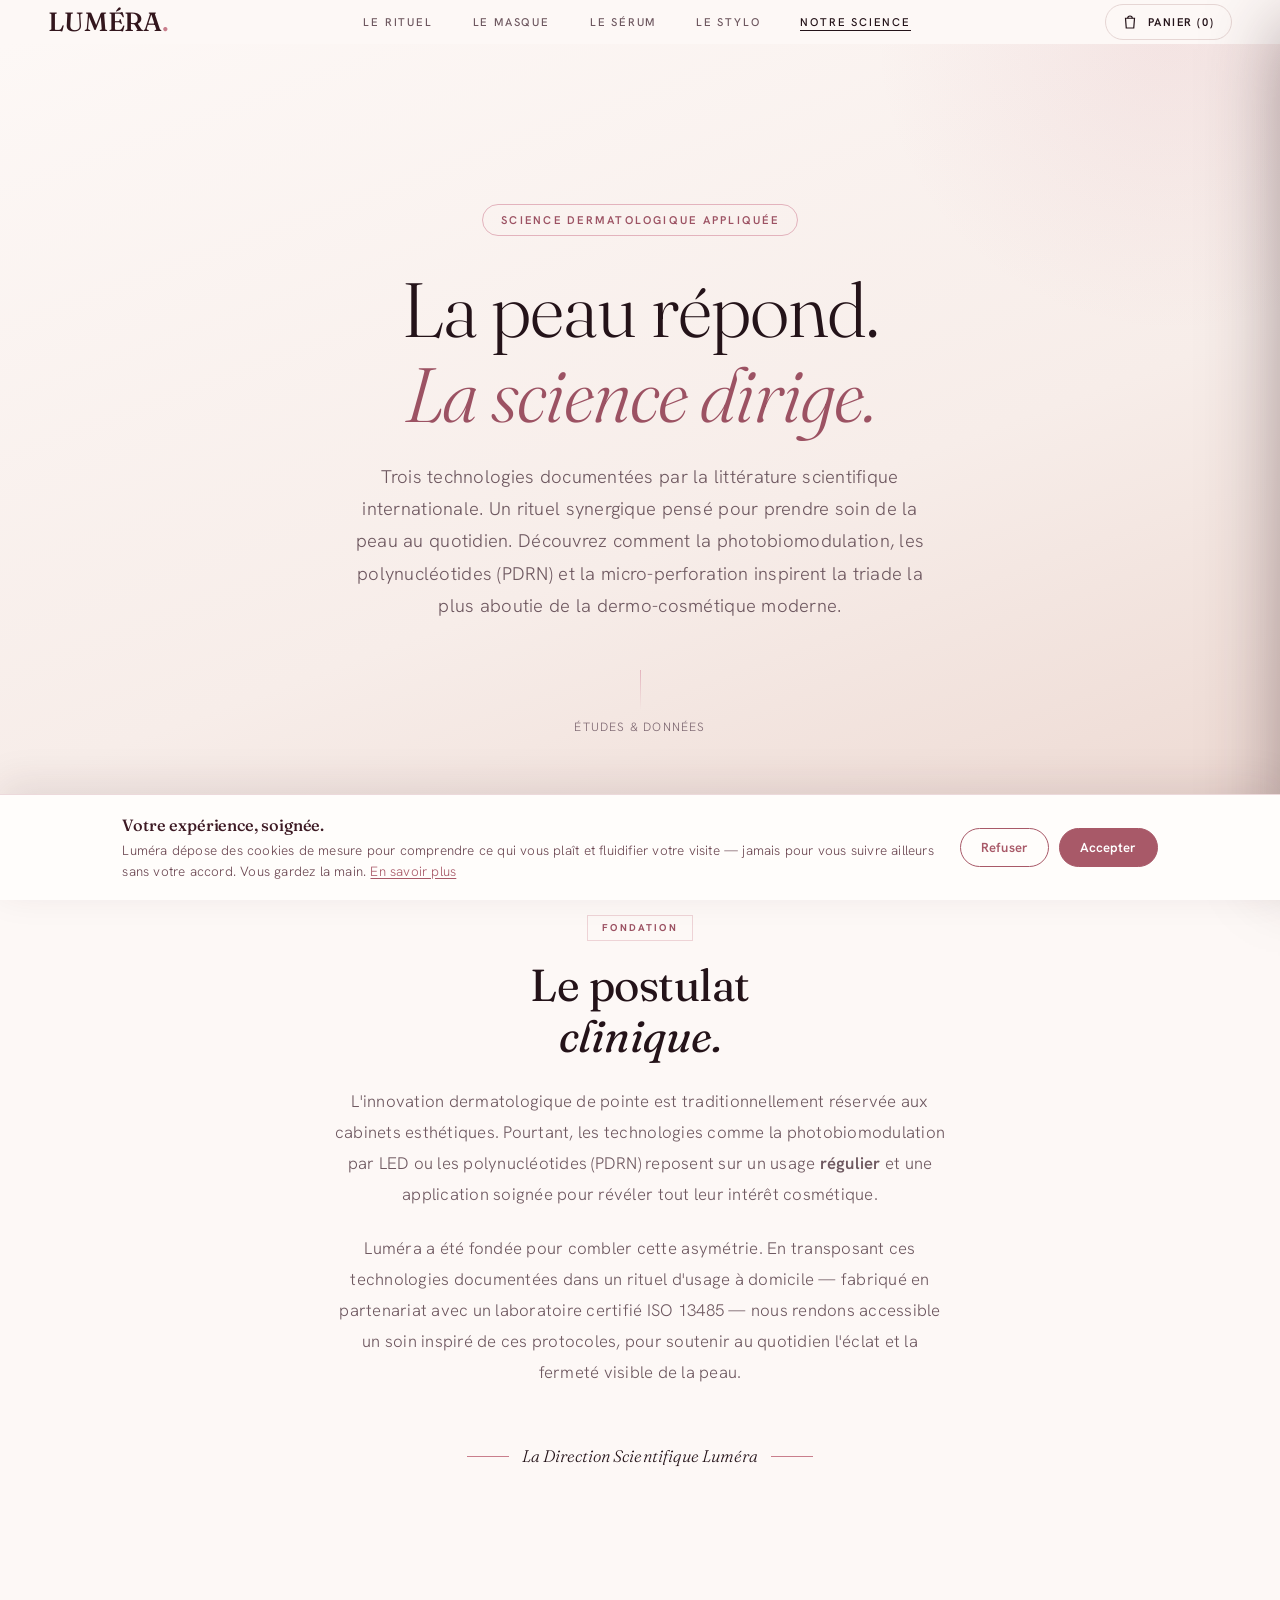
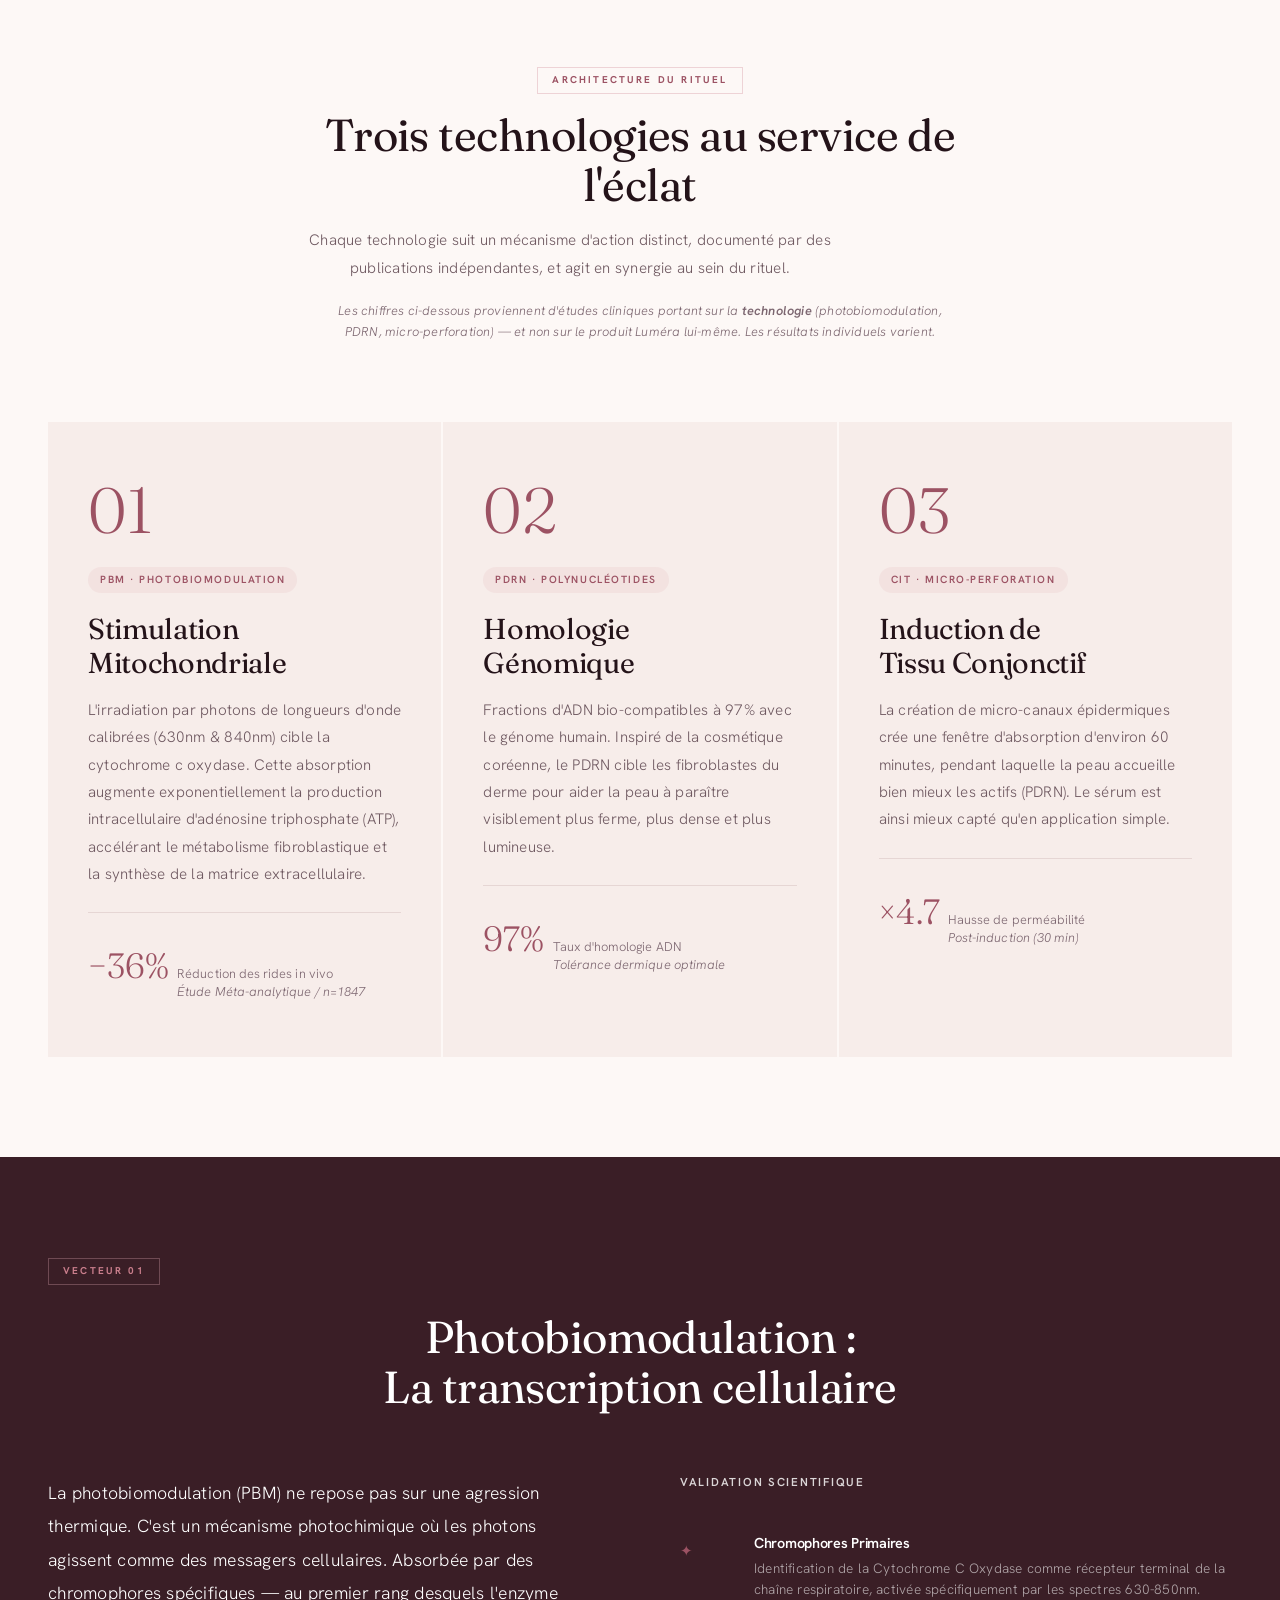
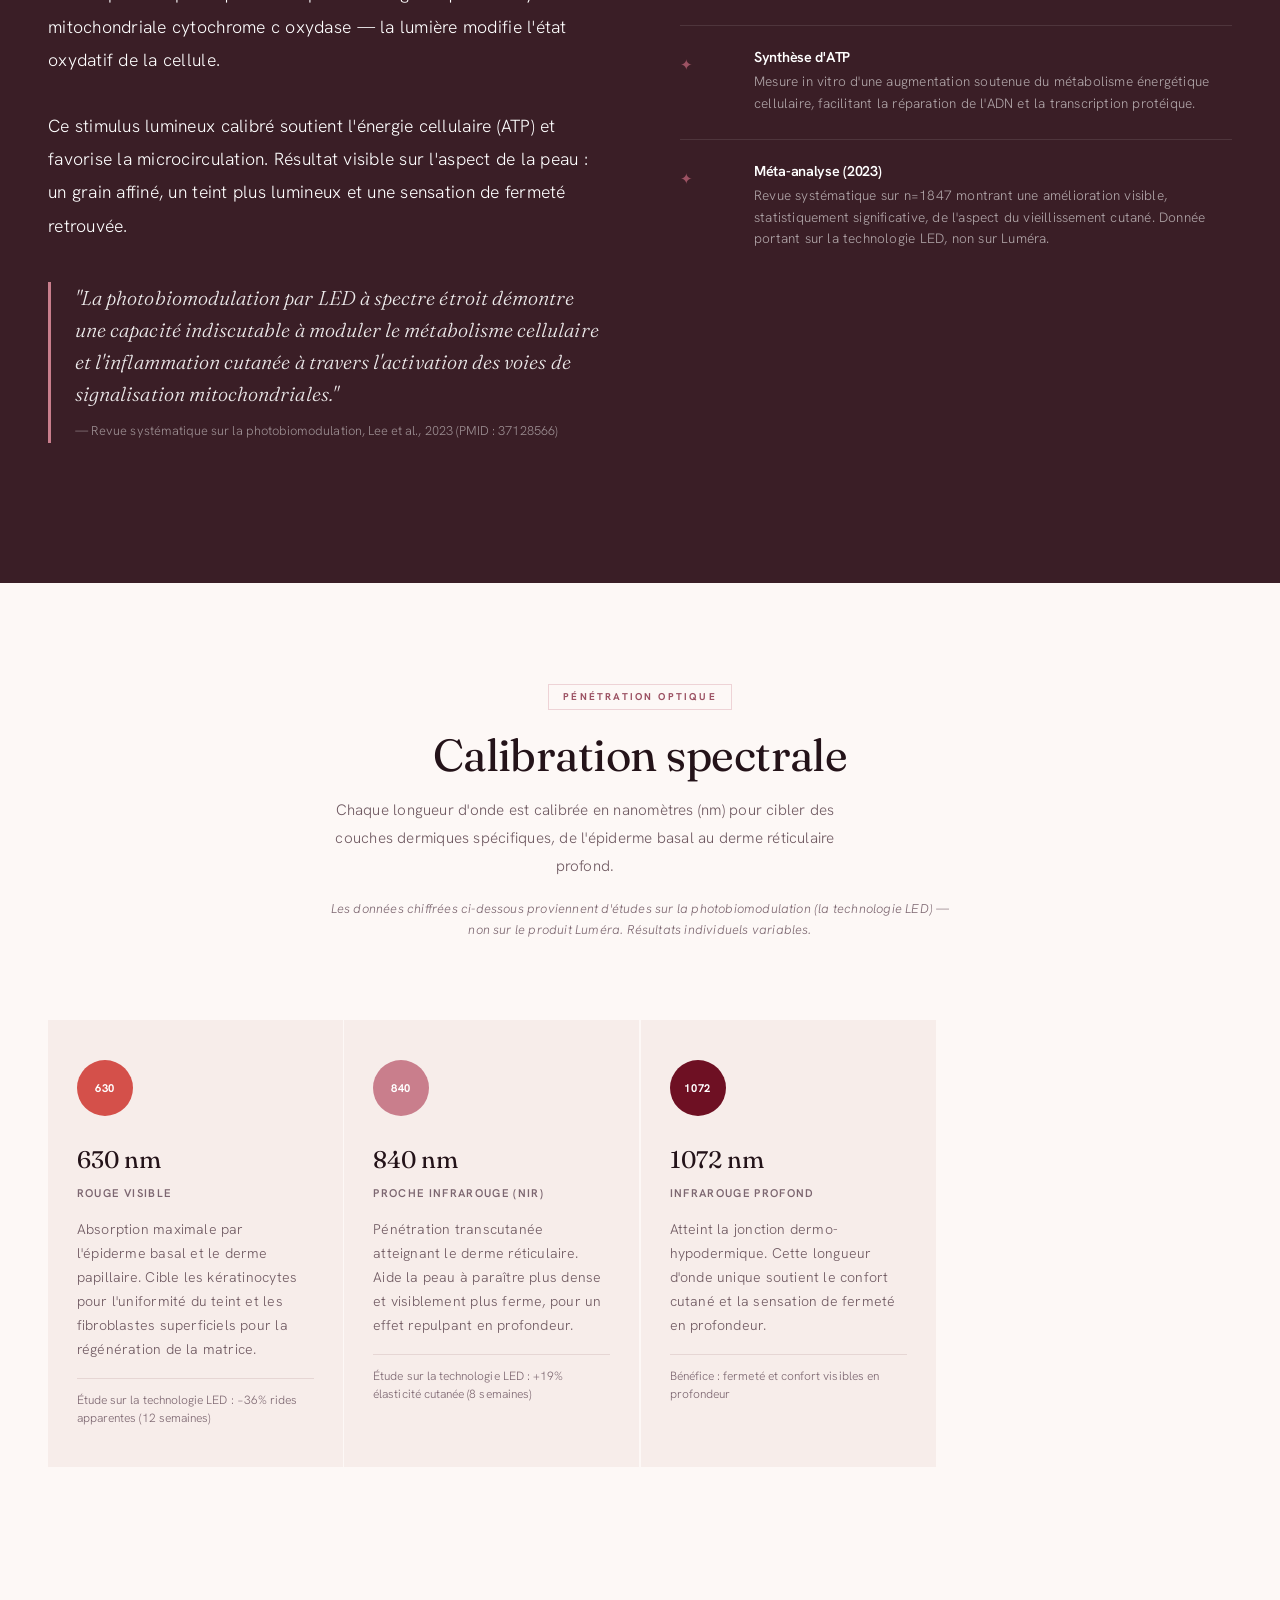
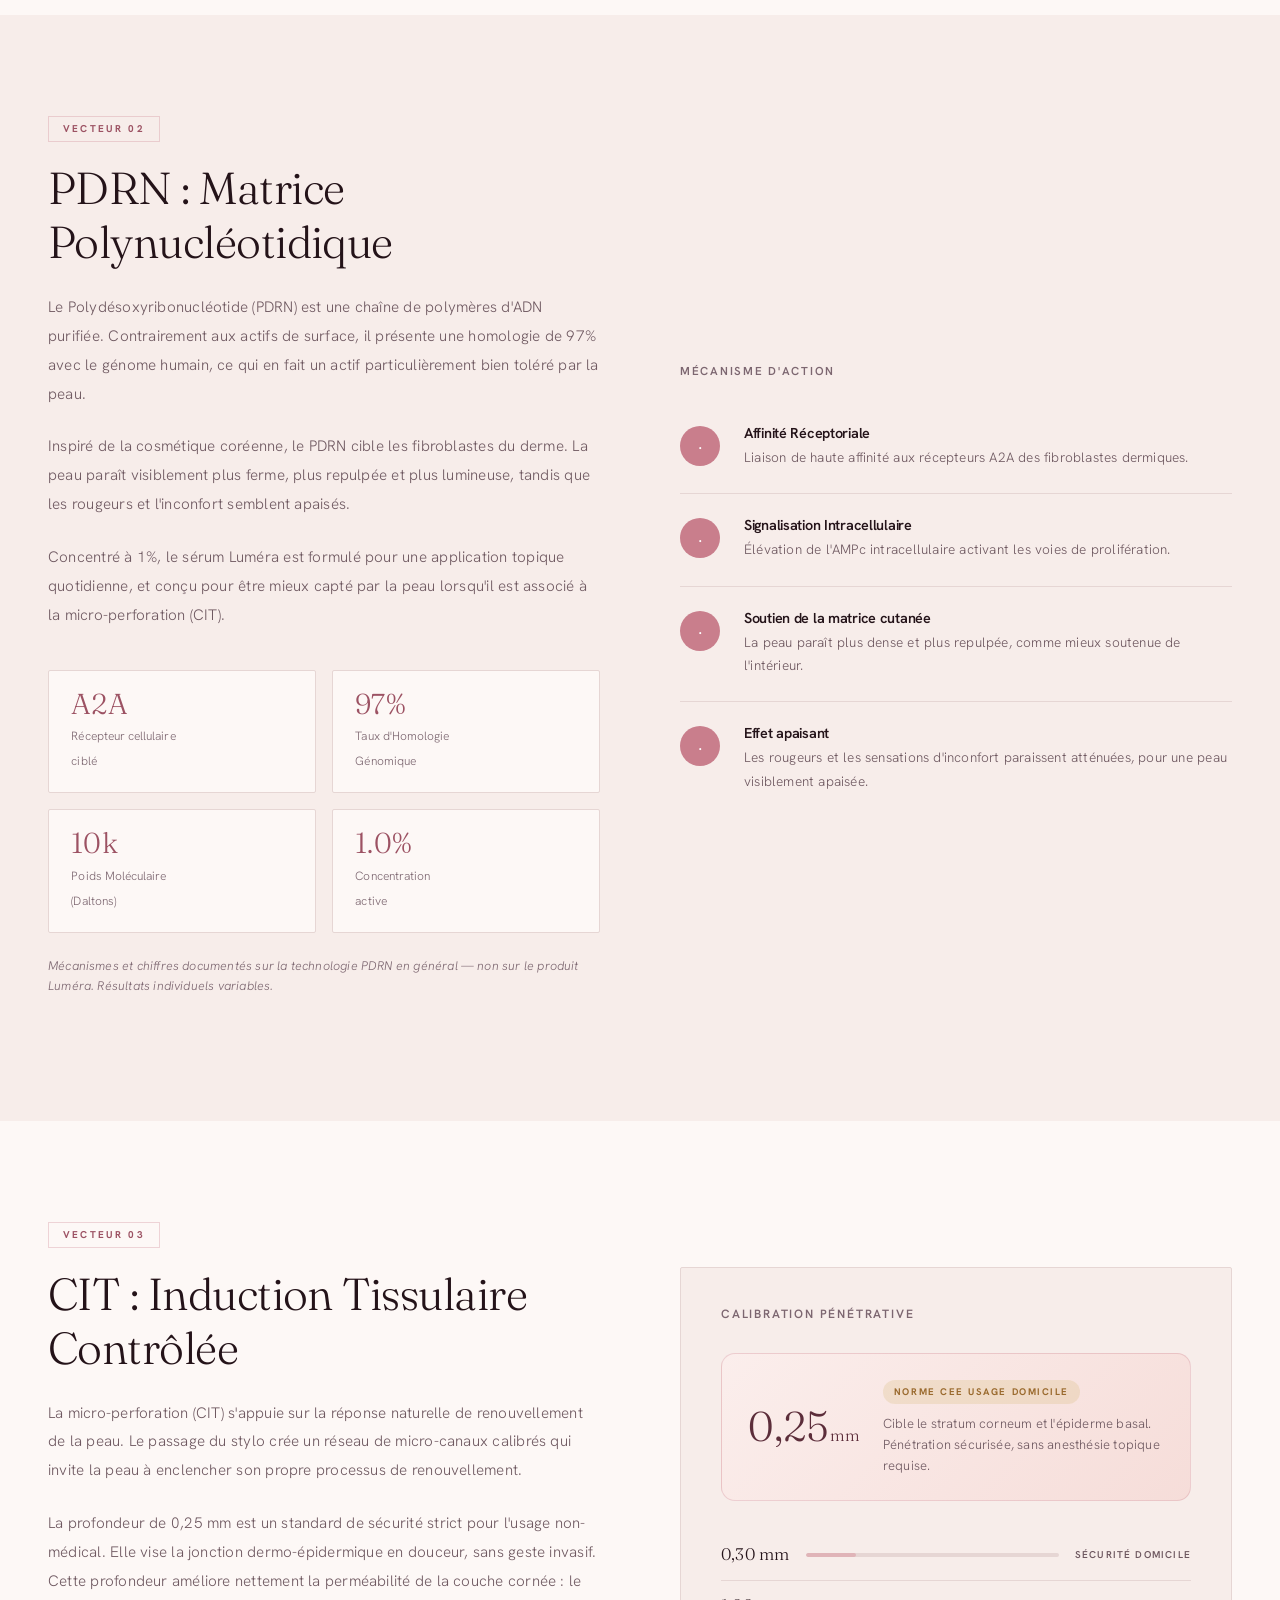
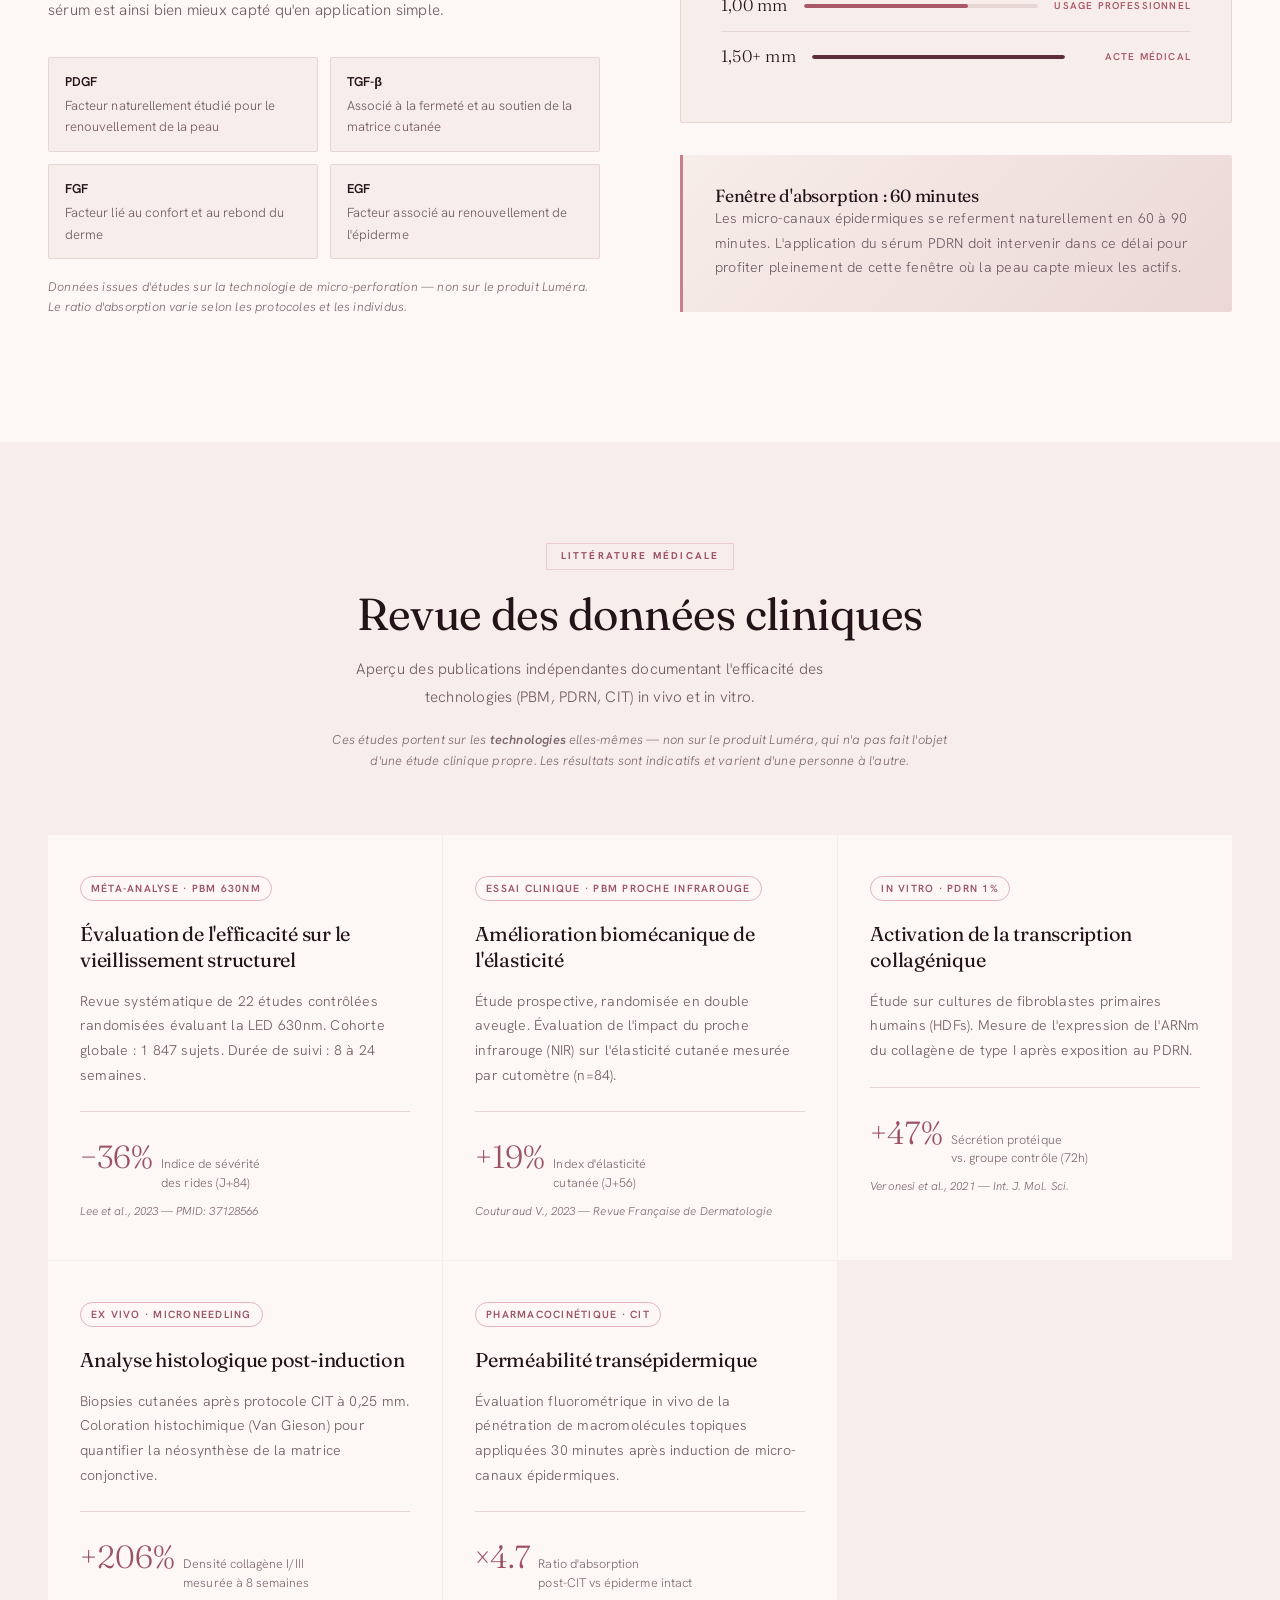
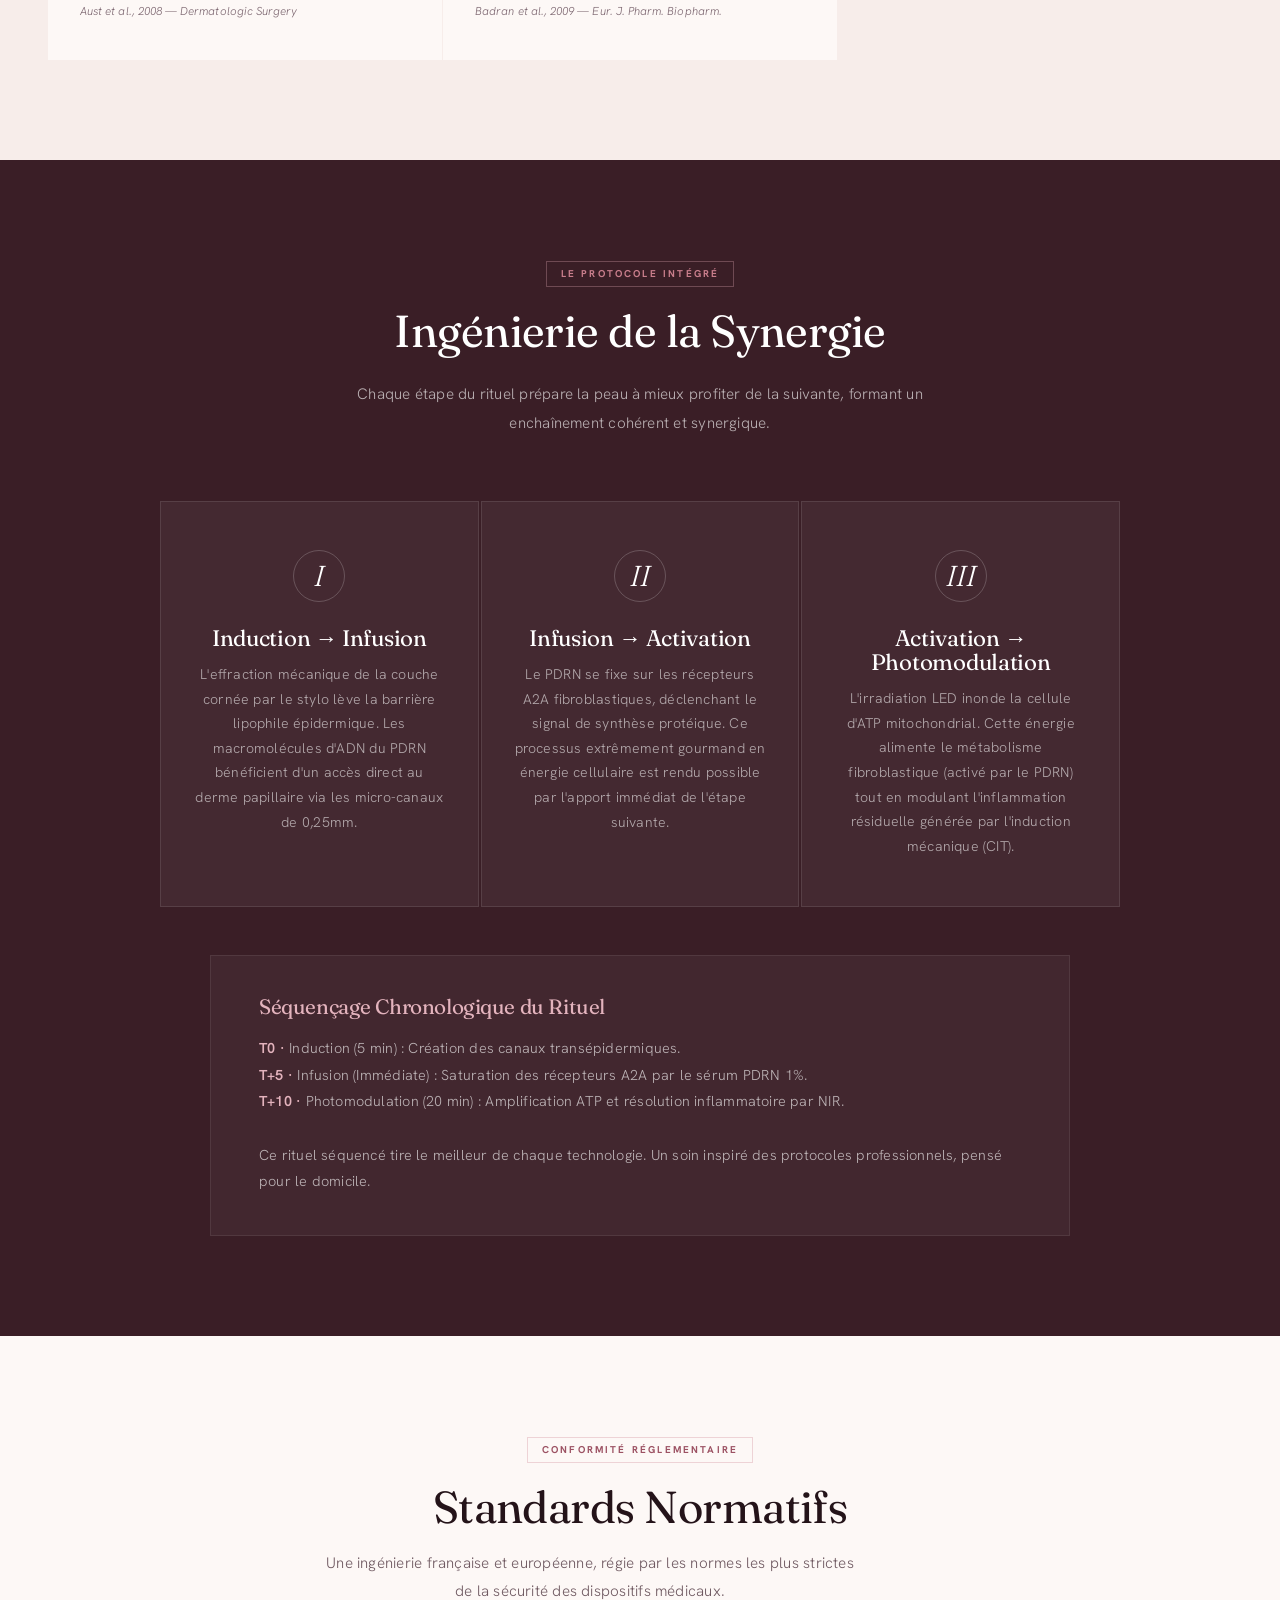
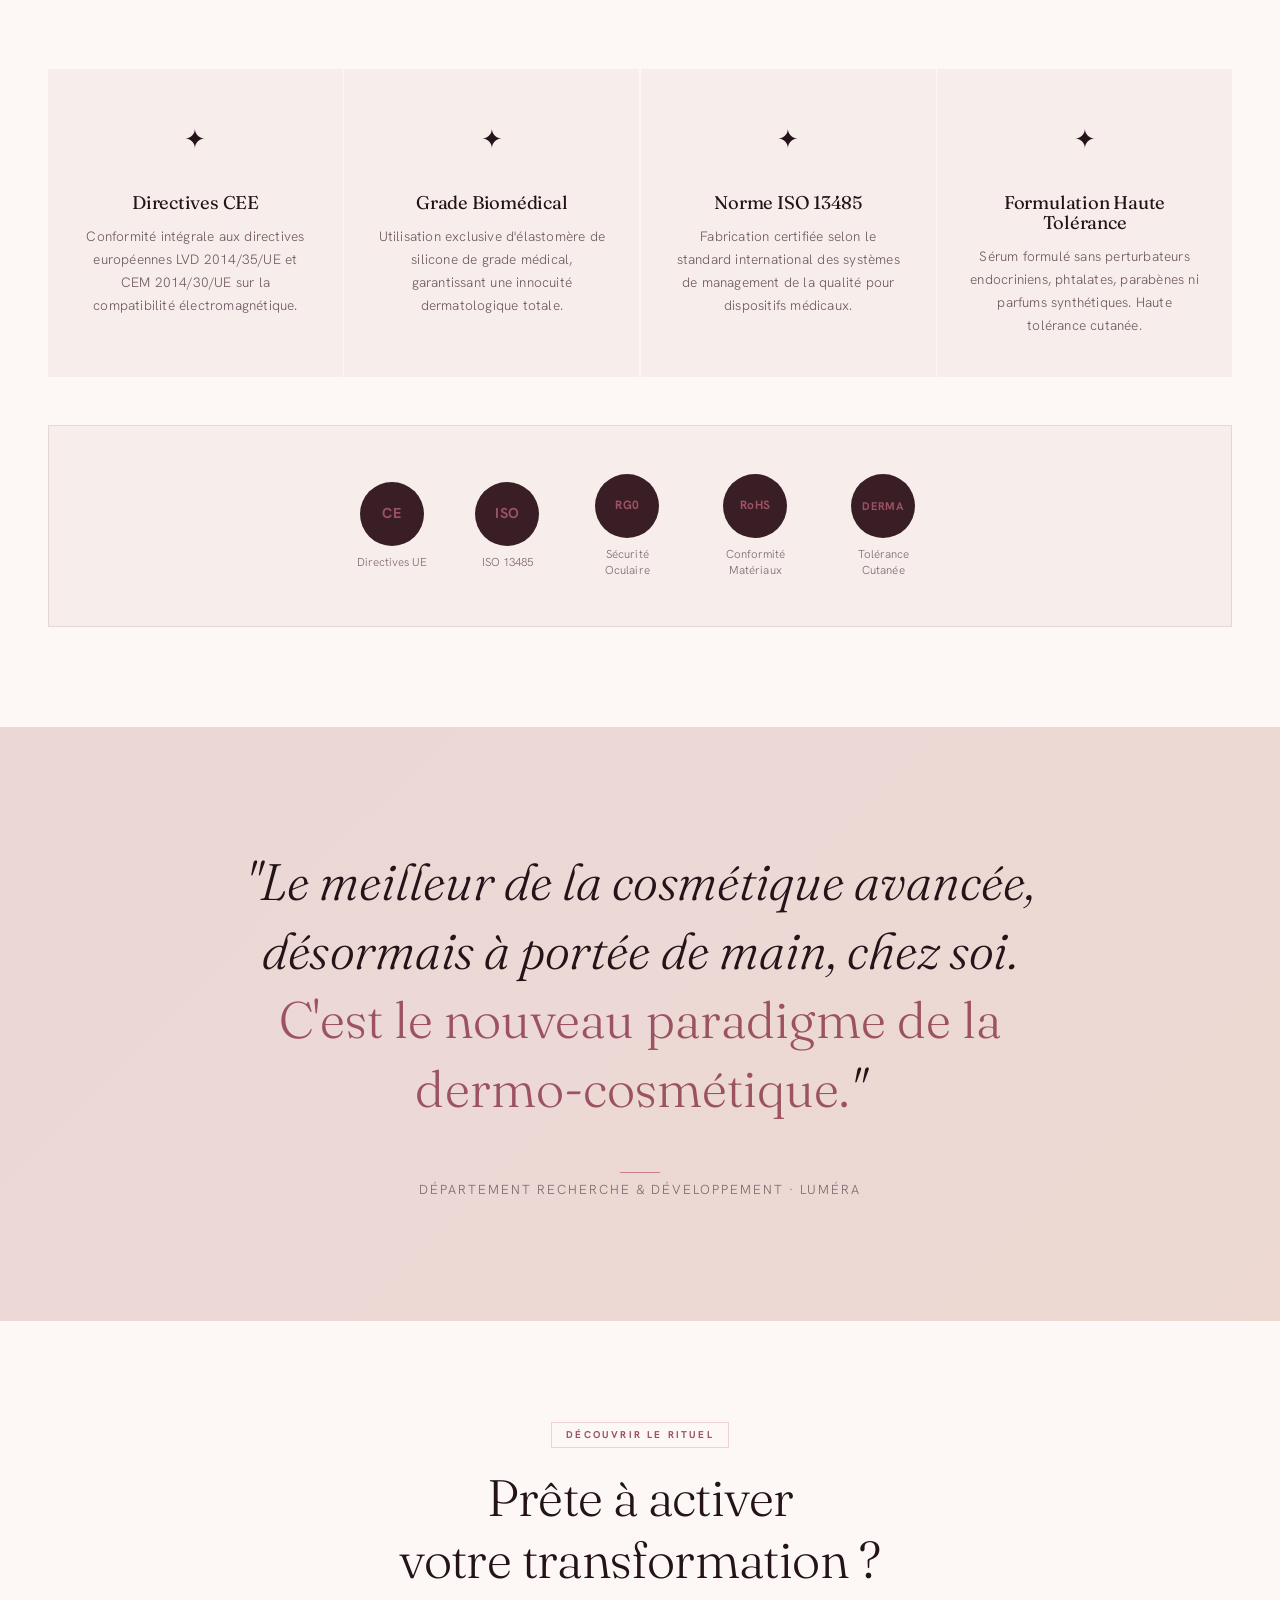
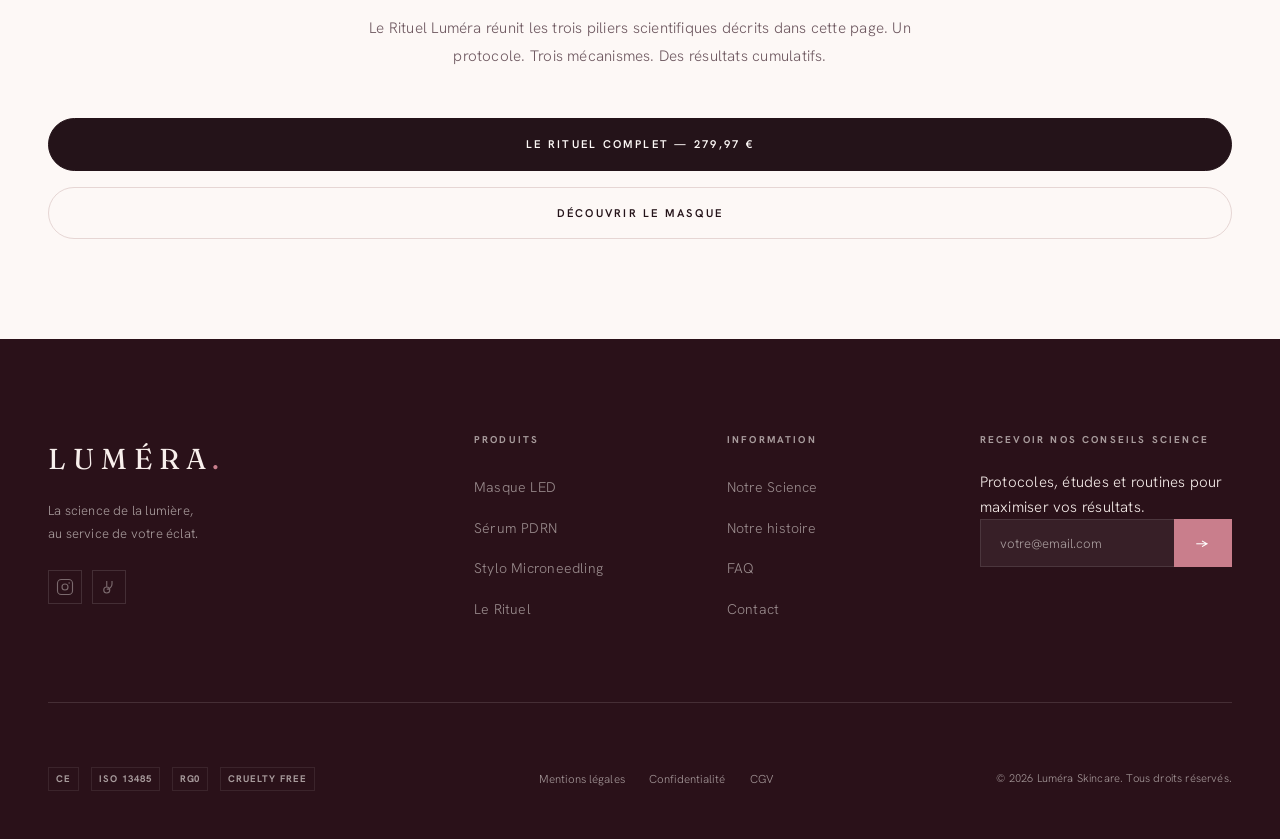
==== commit 352915aa: "Audit costaud juin 2026 : conformité DGCCRF + bugs + UI + sécu Conformité (P0/P1 vérifiés) : - Retra" ====
--- a/about.html
+++ b/about.html
@@ -6,9 +6,9 @@
     <meta name="viewport" content="width=device-width, initial-scale=1.0">
     <title>Notre Science | LUMÉRA SKINCARE</title>
     <link rel="canonical" href="https://lumera-skincare.com/about.html">
-    <meta name="description" content="Découvrez la science derrière Luméra — photobiomodulation, PDRN et microneedling : trois technologies cliniquement validées, réunies dans un rituel unique.">
+    <meta name="description" content="Découvrez la science derrière Luméra — photobiomodulation, PDRN et microneedling : trois technologies documentées par la recherche, réunies dans un rituel unique.">
     <meta property="og:title" content="Notre Science | LUMÉRA SKINCARE">
-    <meta property="og:description" content="Découvrez la science derrière Luméra — photobiomodulation, PDRN et microneedling : trois technologies cliniquement validées, réunies dans un rituel unique.">
+    <meta property="og:description" content="Découvrez la science derrière Luméra — photobiomodulation, PDRN et microneedling : trois technologies documentées par la recherche, réunies dans un rituel unique.">
     <meta property="og:image" content="https://lumera-skincare.com/assets/coffret-hero.webp">
     <meta property="og:url" content="https://lumera-skincare.com/about.html">
     <meta property="og:type" content="website">
@@ -17,7 +17,7 @@
     <link href="https://fonts.googleapis.com/css2?family=Hanken+Grotesk:wght@300;400;500;600;700&display=swap" rel="stylesheet" media="print" onload="this.media='all'">
 <noscript><link href="https://fonts.googleapis.com/css2?family=Hanken+Grotesk:wght@300;400;500;600;700&display=swap" rel="stylesheet"></noscript>
     <link href="https://fonts.googleapis.com/css2?family=Fraunces:ital,opsz,wght@0,9..144,300..600;1,9..144,300..600&display=swap" rel="stylesheet">
-    <link rel="stylesheet" href="styles.css?v=31">
+    <link rel="stylesheet" href="styles.css?v=32">
     <style>
         /* ─── SCIENCE PAGE OVERRIDES ─── */
         .science-hero {
@@ -885,10 +885,10 @@
     <!-- ═══ HERO ═══ -->
     <section class="science-hero">
         <div class="container">
-            <div class="science-hero-eyebrow">Recherche Clinique Appliquée</div>
+            <div class="science-hero-eyebrow">Science Dermatologique Appliquée</div>
             <h1>La peau répond.<br><em>La science dirige.</em></h1>
             <p class="science-hero-lead">
-                Trois protocoles validés par la littérature médicale internationale. Un rituel synergique conçu pour maximiser l'environnement cellulaire. Découvrez comment la photobiomodulation, les polynucléotides (PDRN) et l'induction tissulaire forment la triade la plus aboutie de la dermo-cosmétique moderne.
+                Trois technologies documentées par la littérature scientifique internationale. Un rituel synergique pensé pour prendre soin de la peau au quotidien. Découvrez comment la photobiomodulation, les polynucléotides (PDRN) et la micro-perforation inspirent la triade la plus aboutie de la dermo-cosmétique moderne.
             </p>
             <div class="hero-scroll-indicator">
                 <span></span>
@@ -902,10 +902,10 @@
             <div class="section-eyebrow">Fondation</div>
             <h2 class="section-title" style="margin-bottom:1.6rem;">Le postulat<br><em>clinique.</em></h2>
             <p style="font-size:1.05rem;line-height:1.85;color:var(--c-text-muted,#6E5860);max-width:620px;margin:0 auto 1.4rem;">
-                L'innovation dermatologique de pointe est traditionnellement restreinte aux cabinets médicaux. Pourtant, les mécanismes cellulaires tels que la synthèse d'ATP par photobiomodulation ou l'activation des récepteurs A2A par le PDRN sont des protocoles dont l'efficacité repose sur la <strong>régularité</strong> et l'application stricte.
+                L'innovation dermatologique de pointe est traditionnellement réservée aux cabinets esthétiques. Pourtant, les technologies comme la photobiomodulation par LED ou les polynucléotides (PDRN) reposent sur un usage <strong>régulier</strong> et une application soignée pour révéler tout leur intérêt cosmétique.
             </p>
             <p style="font-size:1.05rem;line-height:1.85;color:var(--c-text-muted,#6E5860);max-width:620px;margin:0 auto 1.4rem;">
-                Luméra a été fondée pour combler cette asymétrie. En transposant ces technologies documentées dans un rituel d'usage à domicile — fabriqué en partenariat avec un laboratoire certifié ISO 13485 — nous rendons accessible la régénération cellulaire de niveau clinique.
+                Luméra a été fondée pour combler cette asymétrie. En transposant ces technologies documentées dans un rituel d'usage à domicile — fabriqué en partenariat avec un laboratoire certifié ISO 13485 — nous rendons accessible un soin inspiré de ces protocoles, pour soutenir au quotidien l'éclat et la fermeté visible de la peau.
             </p>
             <div style="display:inline-flex;align-items:center;gap:0.8rem; margin-top:2rem;">
                 <span style="display:block;width:42px;height:1px;background:var(--c-accent,#C97E8C);"></span>
@@ -918,9 +918,10 @@
     <section class="science-pillars reveal">
         <div class="container">
             <div class="pillars-intro">
-                <div class="section-eyebrow">Architecture Cellulaire</div>
-                <h2 class="section-title">Trois vecteurs de régénération</h2>
-                <p class="section-subtitle">Chaque technologie déploie un mécanisme d'action distinct et validé par des publications indépendantes, opérant en synergie totale.</p>
+                <div class="section-eyebrow">Architecture du Rituel</div>
+                <h2 class="section-title">Trois technologies au service de l'éclat</h2>
+                <p class="section-subtitle">Chaque technologie suit un mécanisme d'action distinct, documenté par des publications indépendantes, et agit en synergie au sein du rituel.</p>
+                <p style="font-size:0.8rem;color:var(--c-text-lighter);line-height:1.6;max-width:640px;margin:1.2rem auto 0;font-style:italic;">Les chiffres ci-dessous proviennent d'études cliniques portant sur la <strong>technologie</strong> (photobiomodulation, PDRN, micro-perforation) — et non sur le produit Luméra lui-même. Les résultats individuels varient.</p>
             </div>
             <div class="pillars-grid">
                 <div class="pillar-card">
@@ -937,7 +938,7 @@
                     <span class="pillar-number">02</span>
                     <span class="pillar-tag">PDRN · Polynucléotides</span>
                     <h3>Homologie<br>Génomique</h3>
-                    <p>Fractions d'ADN bio-compatibles à 97% avec le génome humain. Le PDRN agit comme un puissant agoniste des récepteurs A2A purinergiques de l'adénosine, déclenchant l'angiogenèse et activant la cascade de synthèse du collagène de type I et III.</p>
+                    <p>Fractions d'ADN bio-compatibles à 97% avec le génome humain. Inspiré de la cosmétique coréenne, le PDRN cible les fibroblastes du derme pour aider la peau à paraître visiblement plus ferme, plus dense et plus lumineuse.</p>
                     <div class="pillar-stat">
                         <span class="pillar-stat-value">97%</span>
                         <span class="pillar-stat-label">Taux d'homologie ADN<br><em>Tolérance dermique optimale</em></span>
@@ -947,7 +948,7 @@
                     <span class="pillar-number">03</span>
                     <span class="pillar-tag">CIT · Micro-perforation</span>
                     <h3>Induction de<br>Tissu Conjonctif</h3>
-                    <p>La création de micro-canaux épidermiques déclenche la libération massive de facteurs de croissance (PDGF, TGF-β, VEGF). Cette lésion contrôlée crée une fenêtre d'absorption critique de 60 minutes, multipliant la biodisponibilité transdermique des actifs (PDRN).</p>
+                    <p>La création de micro-canaux épidermiques crée une fenêtre d'absorption d'environ 60 minutes, pendant laquelle la peau accueille bien mieux les actifs (PDRN). Le sérum est ainsi mieux capté qu'en application simple.</p>
                     <div class="pillar-stat">
                         <span class="pillar-stat-value">×4.7</span>
                         <span class="pillar-stat-label">Hausse de perméabilité<br><em>Post-induction (30 min)</em></span>
@@ -967,13 +968,13 @@
                         La photobiomodulation (PBM) ne repose pas sur une agression thermique. C'est un mécanisme photochimique où les photons agissent comme des messagers cellulaires. Absorbée par des chromophores spécifiques — au premier rang desquels l'enzyme mitochondriale cytochrome c oxydase — la lumière modifie l'état oxydatif de la cellule.
                     </p>
                     <p class="pbm-intro-text">
-                        Ce stimulus lumineux calibré augmente le potentiel de membrane et induit une libération locale d'oxyde nitrique (NO), favorisant la microcirculation. Le résultat clinique est une augmentation drastique de la synthèse d'ATP, permettant aux fibroblastes de restaurer le réseau d'élastine et de collagène.
+                        Ce stimulus lumineux calibré soutient l'énergie cellulaire (ATP) et favorise la microcirculation. Résultat visible sur l'aspect de la peau : un grain affiné, un teint plus lumineux et une sensation de fermeté retrouvée.
                     </p>
                     <div class="pbm-quote-block">
                         <blockquote>
                             "La photobiomodulation par LED à spectre étroit démontre une capacité indiscutable à moduler le métabolisme cellulaire et l'inflammation cutanée à travers l'activation des voies de signalisation mitochondriales."
                         </blockquote>
-                        <cite>— Journal of Investigative Dermatology, Analyse d'efficacité clinique</cite>
+                        <cite>— Revue systématique sur la photobiomodulation, Lee et al., 2023 (PMID : 37128566)</cite>
                     </div>
                 </div>
                 <div class="pbm-timeline-col">
@@ -997,7 +998,7 @@
                             <span class="pbm-year">✦</span>
                             <div class="pbm-era-content">
                                 <h4>Méta-analyse (2023)</h4>
-                                <p>Revue systématique sur n=1847 démontrant un bénéfice thérapeutique statistiquement significatif sur le vieillissement cutané structurel.</p>
+                                <p>Revue systématique sur n=1847 montrant une amélioration visible, statistiquement significative, de l'aspect du vieillissement cutané. Donnée portant sur la technologie LED, non sur Luméra.</p>
                             </div>
                         </div>
                     </div>
@@ -1012,6 +1013,7 @@
                 <div class="section-eyebrow">Pénétration Optique</div>
                 <h2 class="section-title">Calibration spectrale</h2>
                 <p class="section-subtitle">Chaque longueur d'onde est calibrée en nanomètres (nm) pour cibler des couches dermiques spécifiques, de l'épiderme basal au derme réticulaire profond.</p>
+                <p style="font-size:0.8rem;color:var(--c-text-lighter);line-height:1.6;max-width:640px;margin:1.2rem auto 0;font-style:italic;">Les données chiffrées ci-dessous proviennent d'études sur la photobiomodulation (la technologie LED) — non sur le produit Luméra. Résultats individuels variables.</p>
             </div>
             <div class="wl-grid">
                 <div class="wl-card">
@@ -1019,21 +1021,21 @@
                     <div class="wl-nm">630 nm</div>
                     <div class="wl-name">Rouge Visible</div>
                     <p>Absorption maximale par l'épiderme basal et le derme papillaire. Cible les kératinocytes pour l'uniformité du teint et les fibroblastes superficiels pour la régénération de la matrice.</p>
-                    <div class="wl-evidence">Étude clinique : −36% rides apparentes (12 semaines)</div>
+                    <div class="wl-evidence">Étude sur la technologie LED : −36% rides apparentes (12 semaines)</div>
                 </div>
                 <div class="wl-card">
                     <div class="wl-dot-lg" style="background:#C97E8C;">840</div>
                     <div class="wl-nm">840 nm</div>
                     <div class="wl-name">Proche Infrarouge (NIR)</div>
-                    <p>Pénétration transcutanée atteignant le derme réticulaire. Favorise la prolifération vasculaire (angiogenèse) et la synthèse de faisceaux épais de collagène de type I.</p>
-                    <div class="wl-evidence">Étude clinique : +19% élasticité cutanée (8 semaines)</div>
+                    <p>Pénétration transcutanée atteignant le derme réticulaire. Aide la peau à paraître plus dense et visiblement plus ferme, pour un effet repulpant en profondeur.</p>
+                    <div class="wl-evidence">Étude sur la technologie LED : +19% élasticité cutanée (8 semaines)</div>
                 </div>
                 <div class="wl-card">
                     <div class="wl-dot-lg" style="background:#6E1023;">1072</div>
                     <div class="wl-nm">1072 nm</div>
                     <div class="wl-name">Infrarouge Profond</div>
                     <p>Atteint la jonction dermo-hypodermique. Cette longueur d'onde unique soutient le confort cutané et la sensation de fermeté en profondeur.</p>
-                    <div class="wl-evidence">Indication : Restructuration tissulaire avancée</div>
+                    <div class="wl-evidence">Bénéfice : fermeté et confort visibles en profondeur</div>
                 </div>
             </div>
         </div>
@@ -1046,18 +1048,18 @@
                 <div class="pdrn-info-col reveal-left">
                     <h2>PDRN : Matrice<br>Polynucléotidique</h2>
                     <p>
-                        Le Polydésoxyribonucléotide (PDRN) est une chaîne de polymères d'ADN purifiée. Contrairement aux peptides de surface, le PDRN possède la capacité d'interagir directement avec le métabolisme cellulaire grâce à son homologie de 97% avec le génome humain, éliminant ainsi toute réponse immunogène.
+                        Le Polydésoxyribonucléotide (PDRN) est une chaîne de polymères d'ADN purifiée. Contrairement aux actifs de surface, il présente une homologie de 97% avec le génome humain, ce qui en fait un actif particulièrement bien toléré par la peau.
                     </p>
                     <p>
-                        Son activité pharmacologique principale réside dans sa liaison sélective aux récepteurs A2A de l'adénosine. Cette activation "salvage pathway" (voie de sauvetage) induit une prolifération fibroblastique majeure, une néoangiogenèse et une réduction de la sécrétion de cytokines inflammatoires.
+                        Inspiré de la cosmétique coréenne, le PDRN cible les fibroblastes du derme. La peau paraît visiblement plus ferme, plus repulpée et plus lumineuse, tandis que les rougeurs et l'inconfort semblent apaisés.
                     </p>
                     <p>
-                        Concentré à 1% (grade clinique), le sérum Luméra offre une dose topique maximale autorisée, conçue pour être acheminée dans le derme via la micro-induction (CIT).
+                        Concentré à 1%, le sérum Luméra est formulé pour une application topique quotidienne, et conçu pour être mieux capté par la peau lorsqu'il est associé à la micro-perforation (CIT).
                     </p>
                     <div class="pdrn-data-row">
                         <div class="pdrn-data-box">
                             <span class="value">A2A</span>
-                            <span class="label">Récepteur Purinergique<br>Ciblé</span>
+                            <span class="label">Récepteur cellulaire<br>ciblé</span>
                         </div>
                         <div class="pdrn-data-box">
                             <span class="value">97%</span>
@@ -1069,12 +1071,13 @@
                         </div>
                         <div class="pdrn-data-box">
                             <span class="value">1.0%</span>
-                            <span class="label">Concentration<br>Clinique Active</span>
-                        </div>
-                    </div>
+                            <span class="label">Concentration<br>active</span>
+                        </div>
+                    </div>
+                    <p style="font-size:0.78rem;color:var(--c-text-lighter);line-height:1.6;margin-top:1.5rem;font-style:italic;">Mécanismes et chiffres documentés sur la technologie PDRN en général — non sur le produit Luméra. Résultats individuels variables.</p>
                 </div>
                 <div class="pdrn-mechanism reveal-right">
-                    <h3 style="font-family:var(--font-sans);font-size:0.72rem;font-weight:600;letter-spacing:0.15em;text-transform:uppercase;color:var(--c-text-lighter);margin-bottom:1.5rem;">Cascade Pharmacodynamique</h3>
+                    <h3 style="font-family:var(--font-sans);font-size:0.72rem;font-weight:600;letter-spacing:0.15em;text-transform:uppercase;color:var(--c-text-lighter);margin-bottom:1.5rem;">Mécanisme d'action</h3>
                     <div class="mech-step">
                         <div class="mech-step-num">·</div>
                         <div class="mech-step-body">
@@ -1092,15 +1095,15 @@
                     <div class="mech-step">
                         <div class="mech-step-num">·</div>
                         <div class="mech-step-body">
-                            <h4>Régulation Matricielle</h4>
-                            <p>Synthèse de novo de collagène de type I et d'acide hyaluronique endogène.</p>
+                            <h4>Soutien de la matrice cutanée</h4>
+                            <p>La peau paraît plus dense et plus repulpée, comme mieux soutenue de l'intérieur.</p>
                         </div>
                     </div>
                     <div class="mech-step">
                         <div class="mech-step-num">·</div>
                         <div class="mech-step-body">
-                            <h4>Anti-inflammation</h4>
-                            <p>Inhibition de l'interleukine-6 (IL-6) et du TNF-α (réponse apaisante tissulaire).</p>
+                            <h4>Effet apaisant</h4>
+                            <p>Les rougeurs et les sensations d'inconfort paraissent atténuées, pour une peau visiblement apaisée.</p>
                         </div>
                     </div>
                 </div>
@@ -1115,29 +1118,30 @@
                 <div class="cit-info reveal-left">
                     <h2>CIT : Induction Tissulaire<br>Contrôlée</h2>
                     <p>
-                        La Collagen Induction Therapy (CIT) exploite la réponse physiologique de cicatrisation cutanée. Le passage du stylo crée un réseau de micro-perforations calibrées qui agissent comme un signal de détresse cellulaire, initiant instantanément la cascade de libération des facteurs de croissance.
+                        La micro-perforation (CIT) s'appuie sur la réponse naturelle de renouvellement de la peau. Le passage du stylo crée un réseau de micro-canaux calibrés qui invite la peau à enclencher son propre processus de renouvellement.
                     </p>
                     <p>
-                        La profondeur de 0,25 mm est un standard de sécurité strict pour l'usage non-médical. Elle garantit l'atteinte de la jonction dermo-épidermique sans risquer la fibrose ni l'effraction vasculaire majeure. Cette profondeur maximise la perméabilité de la couche cornée, augmentant la biodisponibilité transcutanée du sérum de près de 470%.
+                        La profondeur de 0,25 mm est un standard de sécurité strict pour l'usage non-médical. Elle vise la jonction dermo-épidermique en douceur, sans geste invasif. Cette profondeur améliore nettement la perméabilité de la couche cornée : le sérum est ainsi bien mieux capté qu'en application simple.
                     </p>
                     <div class="cit-signals">
                         <div class="signal-chip">
                             <strong>PDGF</strong>
-                            Platelet-Derived Growth Factor — Chimiotaxie des fibroblastes
+                            Facteur naturellement étudié pour le renouvellement de la peau
                         </div>
                         <div class="signal-chip">
                             <strong>TGF-β</strong>
-                            Transforming Growth Factor — Synthèse de matrice extracellulaire
+                            Associé à la fermeté et au soutien de la matrice cutanée
                         </div>
                         <div class="signal-chip">
-                            <strong>VEGF</strong>
-                            Vascular Endothelial Growth Factor — Néovascularisation
+                            <strong>FGF</strong>
+                            Facteur lié au confort et au rebond du derme
                         </div>
                         <div class="signal-chip">
                             <strong>EGF</strong>
-                            Epidermal Growth Factor — Réépithélialisation tissulaire
-                        </div>
-                    </div>
+                            Facteur associé au renouvellement de l'épiderme
+                        </div>
+                    </div>
+                    <p style="font-size:0.78rem;color:var(--c-text-lighter);line-height:1.6;margin-top:1.2rem;font-style:italic;">Données issues d'études sur la technologie de micro-perforation — non sur le produit Luméra. Le ratio d'absorption varie selon les protocoles et les individus.</p>
                 </div>
                 <div class="cit-visual reveal-right">
                     <div class="cit-depth-chart">
@@ -1170,8 +1174,8 @@
                         </ul>
                     </div>
                     <div class="cit-synergy-callout">
-                        <h3>Fenêtre Thérapeutique : 60 minutes</h3>
-                        <p>Les micro-canaux épidermiques subissent une fermeture physiologique en 60 à 90 minutes. L'administration topique du complexe PDRN doit impérativement intervenir dans ce délai pour contourner la barrière lipophile épidermique.</p>
+                        <h3>Fenêtre d'absorption : 60 minutes</h3>
+                        <p>Les micro-canaux épidermiques se referment naturellement en 60 à 90 minutes. L'application du sérum PDRN doit intervenir dans ce délai pour profiter pleinement de cette fenêtre où la peau capte mieux les actifs.</p>
                     </div>
                 </div>
             </div>
@@ -1183,7 +1187,8 @@
             <div style="text-align:center;max-width:640px;margin:0 auto;">
                 <div class="section-eyebrow">Littérature Médicale</div>
                 <h2 class="section-title">Revue des données cliniques</h2>
-                <p class="section-subtitle">Aperçu des publications indépendantes documentant l'efficacité des technologies intégrées (PBM, PDRN, CIT) in vivo et in vitro.</p>
+                <p class="section-subtitle">Aperçu des publications indépendantes documentant l'efficacité des technologies (PBM, PDRN, CIT) in vivo et in vitro.</p>
+                <p style="font-size:0.8rem;color:var(--c-text-lighter);line-height:1.6;max-width:660px;margin:1.2rem auto 0;font-style:italic;">Ces études portent sur les <strong>technologies</strong> elles-mêmes — non sur le produit Luméra, qui n'a pas fait l'objet d'une étude clinique propre. Les résultats sont indicatifs et varient d'une personne à l'autre.</p>
             </div>
             <div class="studies-grid">
                 <div class="study-card">
@@ -1244,7 +1249,7 @@
         <div class="container">
             <div class="section-eyebrow">Le Protocole Intégré</div>
             <h2 class="section-title">Ingénierie de la Synergie</h2>
-            <p class="section-subtitle">Chaque modalité thérapeutique amplifie la biodisponibilité ou l'activité métabolique de la suivante, formant un continuum régénératif.</p>
+            <p class="section-subtitle">Chaque étape du rituel prépare la peau à mieux profiter de la suivante, formant un enchaînement cohérent et synergique.</p>
             <div class="synergy-triangle">
                 <div class="syn-node">
                     <div class="syn-icon" style="background:transparent; border:1px solid rgba(255,255,255,0.2); font-family:var(--font-serif); font-size:1.8rem; font-style:italic;">I</div>
@@ -1268,7 +1273,7 @@
                     <strong style="color:var(--c-accent-light);">T0 ·</strong> Induction (5 min) : Création des canaux transépidermiques.
                     <br><strong style="color:var(--c-accent-light);">T+5 ·</strong> Infusion (Immédiate) : Saturation des récepteurs A2A par le sérum PDRN 1%.
                     <br><strong style="color:var(--c-accent-light);">T+10 ·</strong> Photomodulation (20 min) : Amplification ATP et résolution inflammatoire par NIR.
-                    <br><br>Ce protocole séquencé maximise l'efficience de chaque technologie. Une architecture thérapeutique digne d'un protocole clinique, appliquée au domicile.
+                    <br><br>Ce rituel séquencé tire le meilleur de chaque technologie. Un soin inspiré des protocoles professionnels, pensé pour le domicile.
                 </p>
             </div>
         </div>
@@ -1300,7 +1305,7 @@
                 <div class="quality-card">
                     <div class="quality-icon" style="border:none; background:transparent; font-size:1.6rem; color:var(--c-text);">✦</div>
                     <h3>Formulation Haute Tolérance</h3>
-                    <p>Sérum formulé sans perturbateurs endocriniens, phtalates, parabènes ni parfums synthétiques. Compatibilité clinique maximale.</p>
+                    <p>Sérum formulé sans perturbateurs endocriniens, phtalates, parabènes ni parfums synthétiques. Haute tolérance cutanée.</p>
                 </div>
             </div>
             <div class="cert-strip">
@@ -1322,7 +1327,7 @@
                 </div>
                 <div class="cert-item">
                     <div class="cert-badge-lg" style="font-size:0.7rem;">DERMA</div>
-                    <span>Tolérance Clinique</span>
+                    <span>Tolérance Cutanée</span>
                 </div>
             </div>
         </div>
@@ -1332,7 +1337,7 @@
     <section class="manifesto-section reveal">
         <div class="container">
             <blockquote>
-                "La médecine régénérative n'est plus confinée à la clinique.<br>
+                "Le meilleur de la cosmétique avancée, désormais à portée de main, chez soi.<br>
                 <em>C'est le nouveau paradigme de la dermo-cosmétique.</em>"
             </blockquote>
             <div class="manifesto-meta">
@@ -1424,11 +1429,6 @@
         <div class="cart-footer">
             <div class="cart-total"><span>Total</span><span id="cartTotal">0,00 €</span></div>
             <button class="btn btn-solid" id="checkoutBtn" disabled>Commander en toute sécurité</button>
-            <div class="payment-icons" style="margin-top:1rem;">
-                <span class="pay-chip pay-visa">VISA</span>
-                <span class="pay-chip"><svg viewBox="0 0 36 22" aria-label="Mastercard"><circle cx="14" cy="11" r="8" fill="#EB001B"/><circle cx="22" cy="11" r="8" fill="#F79E1B"/><path d="M18 5.4a7.97 7.97 0 0 1 0 11.2 7.97 7.97 0 0 1 0-11.2z" fill="#FF5F00"/></svg></span>
-                <span class="pay-chip pay-amex">AMEX</span>
-            </div>
         </div>
     </div>
 
@@ -1470,7 +1470,7 @@
     </script>
 <div class="lm-pop-ov" id="lmPop"><div class="lm-pop"><button class="lm-pop-x" id="lmPopX" aria-label="Fermer">✕</button><span class="eyebrow">Le Cercle Fondateur</span><h3>Entrez dans le cercle.</h3><p>Série limitée 2026. Les fondatrices reçoivent l'accès prioritaire aux lancements et un avantage réservé à leur première commande.</p><form class="lm-pop-form" id="lmPopForm" action="https://formspree.io/f/mgobpdlw" method="POST"><input type="email" name="email" required placeholder="Votre e-mail" autocomplete="email"><button type="submit">Rejoindre le Cercle</button></form><p class="lm-pop-ok" id="lmPopOk">Bienvenue dans le Cercle ✦ surveillez votre boîte mail.</p><p class="lm-pop-fine">Pas de spam. Désinscription en un clic.</p></div></div><script>(function(){var p=document.getElementById("lmPop");if(!p)return;var K="lm_pop_seen";function show(){if(localStorage.getItem(K))return;p.classList.add("active")}function dis(){p.classList.remove("active");localStorage.setItem(K,"1")}if(!localStorage.getItem(K)){setTimeout(show,12000);document.addEventListener("mouseout",function(e){if(e.clientY<=0)show()})}document.getElementById("lmPopX").addEventListener("click",dis);p.addEventListener("click",function(e){if(e.target===p)dis()});addEventListener("keydown",function(e){if(e.key==="Escape")dis()});var f=document.getElementById("lmPopForm");if(f)f.addEventListener("submit",function(e){e.preventDefault();function ok(){f.style.display="none";document.getElementById("lmPopOk").style.display="block";localStorage.setItem(K,"1")}fetch(f.action,{method:"POST",body:new FormData(f),headers:{Accept:"application/json"}}).then(ok).catch(ok)})})();</script>
 
-<script src="cart.js?v=7"></script>
+<script src="cart.js?v=8"></script>
 <script src="analytics.js?v=4"></script>
 <script src="consent.js?v=2"></script>
 </body>
--- a/styles.css
+++ b/styles.css
@@ -1525,6 +1525,8 @@
 .gallery-dot::before { content: ''; width: 7px; height: 7px; border-radius: 50%; background: var(--c-border, #e3cdd2); transition: .25s var(--ease-out); }
 .gallery-dot.active::before { background: var(--c-accent-dark, #A85968); transform: scale(1.35); }
 @media (min-width: 1025px) { .gallery-pagination { display: none; } }
+/* Mobile : dots seuls (+ swipe natif) — on retire la bande de miniatures redondante */
+@media (max-width: 1024px) { .gallery-thumbs { display: none !important; } }
 
 /* ── VERTICAL THUMBS + MAIN IMAGE (DESKTOP) ── */
 @media (min-width: 1025px) {
